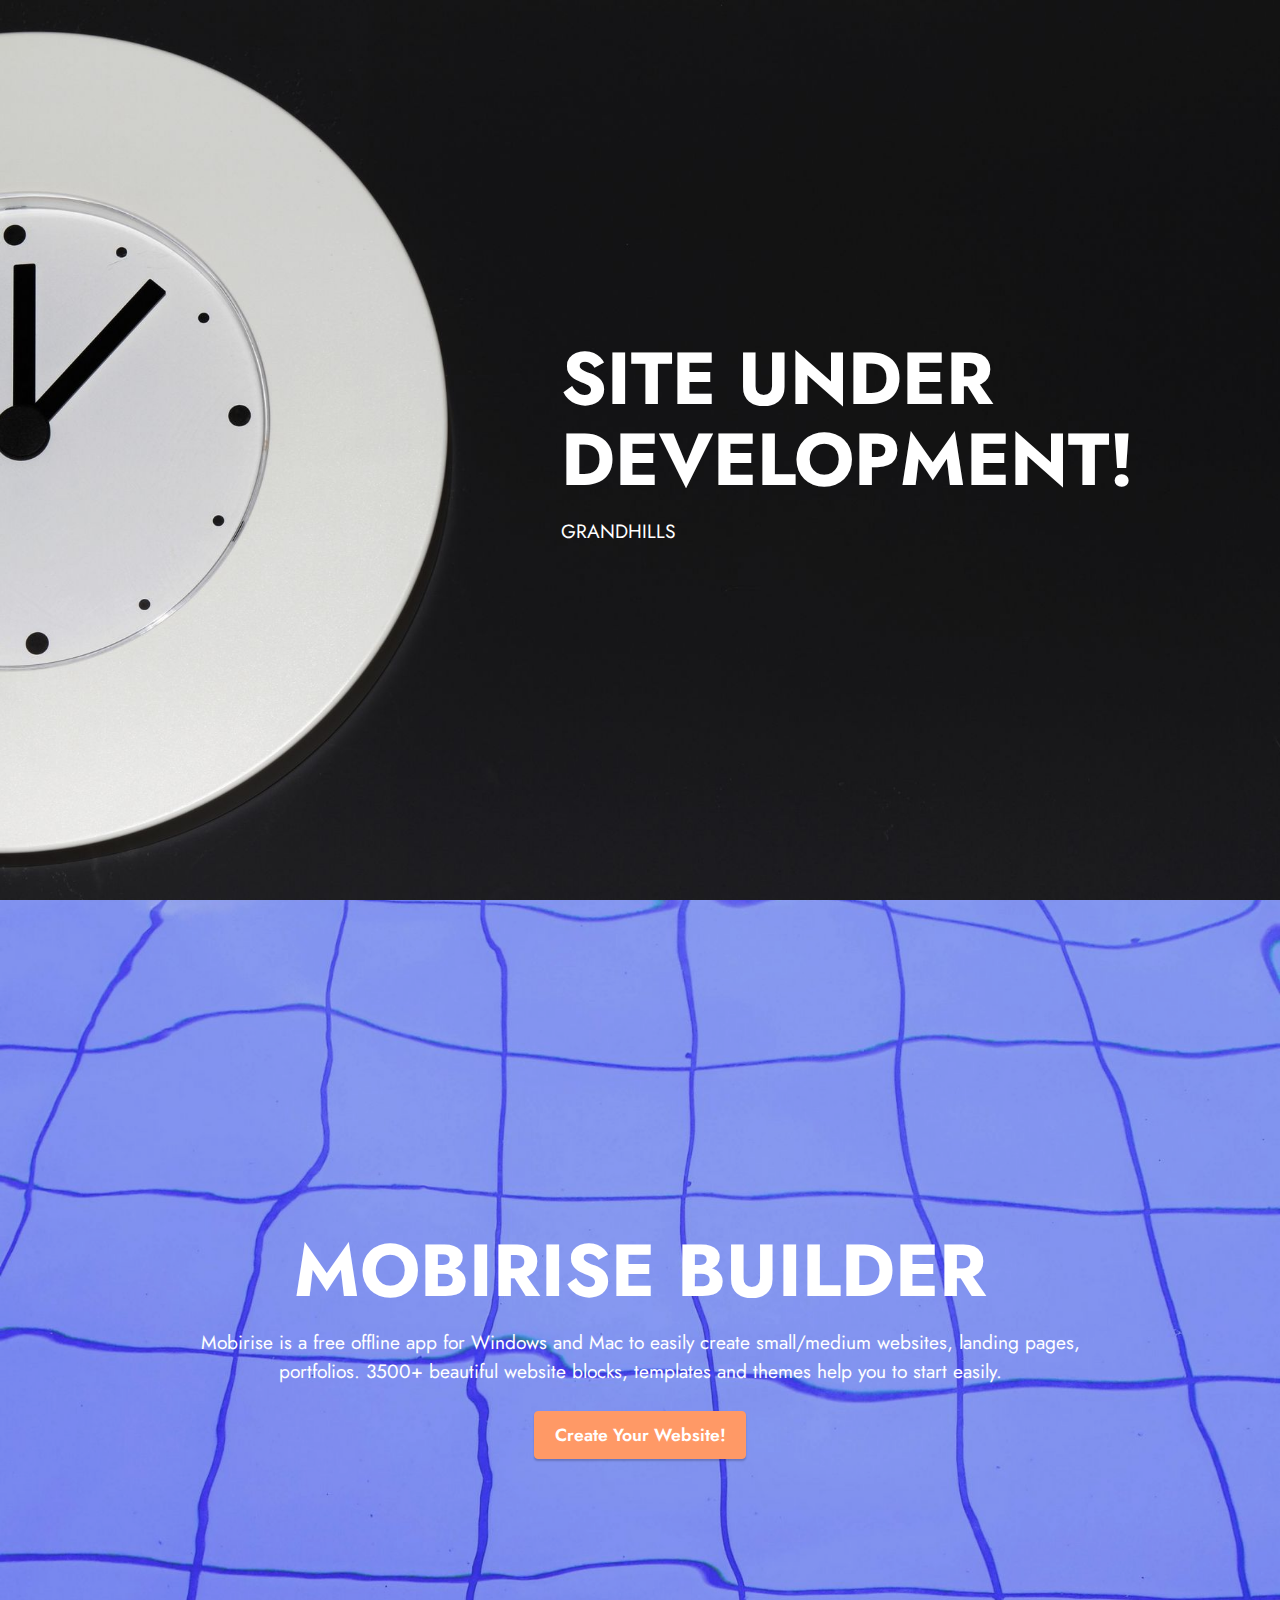
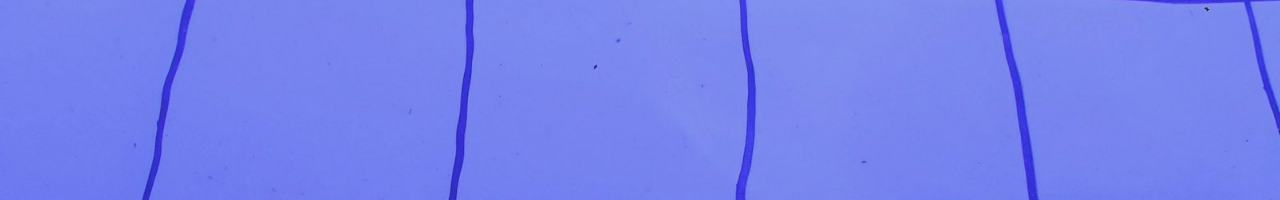
==== index.html @ cb1e6940 "Add files via upload" ====
<!DOCTYPE html>
<html  >
<head>
  
  <meta charset="UTF-8">
  <meta http-equiv="X-UA-Compatible" content="IE=edge">
  
  <meta name="twitter:card" content="summary_large_image"/>
  <meta name="twitter:image:src" content="">
  <meta property="og:image" content="">
  <meta name="twitter:title" content="Grandhills">
  <meta name="viewport" content="width=device-width, initial-scale=1, minimum-scale=1">
  <link rel="shortcut icon" href="assets/images/logo5.png" type="image/x-icon">
  <meta name="description" content="">
  
  
  <title>Grandhills</title>
  <link rel="stylesheet" href="assets/bootstrap/css/bootstrap.min.css">
  <link rel="stylesheet" href="assets/bootstrap/css/bootstrap-grid.min.css">
  <link rel="stylesheet" href="assets/bootstrap/css/bootstrap-reboot.min.css">
  <link rel="stylesheet" href="assets/popup-overlay-plugin/style.css">
  <link rel="stylesheet" href="assets/theme/css/style.css">
  <link rel="preload" href="https://fonts.googleapis.com/css2?family=Jost:ital,wght@0,400;0,700;1,400;1,700&display=swap&display=swap" as="style" onload="this.onload=null;this.rel='stylesheet'">
  <noscript><link rel="stylesheet" href="https://fonts.googleapis.com/css2?family=Jost:ital,wght@0,400;0,700;1,400;1,700&display=swap&display=swap"></noscript>
  <link rel="preload" as="style" href="assets/mobirise/css/mbr-additional.css"><link rel="stylesheet" href="assets/mobirise/css/mbr-additional.css" type="text/css">
  
  
  
  
</head>
<body>
  
  <section data-bs-version="5.1" class="header5 cid-tCUOF5HM44 mbr-fullscreen" id="header5-2">

    

    
    

    <div class="container">
        <div class="row justify-content-end">
            <div class="col-12 col-lg-7">
                <h1 class="mbr-section-title mbr-fonts-style mbr-white mb-3 display-1"><strong>SITE UNDER DEVELOPMENT!</strong></h1>
                
                <p class="mbr-text mbr-fonts-style mbr-white display-7">
                    GRANDHILLS</p>
                
            </div>
        </div>
    </div>
</section>

<section data-bs-version="5.1" class="header6 cid-tCUOEBLf8I mbr-fullscreen" id="header6-1">

    

    
    <div class="mbr-overlay" style="opacity: 0.2; background-color: rgb(68, 121, 217);"></div>

    <div class="align-center container">
        <div class="row justify-content-center">
            <div class="col-12 col-lg-10">
                <h1 class="mbr-section-title mbr-fonts-style mbr-white mb-3 display-1"><strong>MOBIRISE BUILDER</strong></h1>
                
                <p class="mbr-text mbr-white mbr-fonts-style display-7">
                    Mobirise is a free offline app for Windows and Mac to easily create small/medium websites, landing
                    pages, portfolios. 3500+ beautiful website blocks, templates and themes help you to start easily.
                </p>
                <div class="mbr-section-btn mt-3"><a class="btn btn-danger display-4" href="#">Create Your Website!</a></div>
            </div>
        </div>
    </div>
</section>


<script src="assets/bootstrap/js/bootstrap.bundle.min.js"></script>
  <script src="assets/smoothscroll/smooth-scroll.js"></script>
  <script src="assets/ytplayer/index.js"></script>
  <script src="assets/theme/js/script.js"></script>
  
  
  
</body>
</html>
---- assets/popup-overlay-plugin/style.css ----
html.is-builder .modal-backdrop.show {
    display: none !important;
}
---- assets/theme/css/style.css ----
@charset "UTF-8";
section {
  background-color: #ffffff;
}

body {
  font-style: normal;
  line-height: 1.5;
  font-weight: 400;
  color: #232323;
  position: relative;
}

button {
  background-color: transparent;
  border-color: transparent;
}

section,
.container,
.container-fluid {
  position: relative;
  word-wrap: break-word;
}

a.mbr-iconfont:hover {
  text-decoration: none;
}

.article .lead p,
.article .lead ul,
.article .lead ol,
.article .lead pre,
.article .lead blockquote {
  margin-bottom: 0;
}

a {
  font-style: normal;
  font-weight: 400;
  cursor: pointer;
}
a, a:hover {
  text-decoration: none;
}

.mbr-section-title {
  font-style: normal;
  line-height: 1.3;
}

.mbr-section-subtitle {
  line-height: 1.3;
}

.mbr-text {
  font-style: normal;
  line-height: 1.7;
}

h1,
h2,
h3,
h4,
h5,
h6,
.display-1,
.display-2,
.display-4,
.display-5,
.display-7,
span,
p,
a {
  line-height: 1;
  word-break: break-word;
  word-wrap: break-word;
  font-weight: 400;
}

b,
strong {
  font-weight: bold;
}

input:-webkit-autofill, input:-webkit-autofill:hover, input:-webkit-autofill:focus, input:-webkit-autofill:active {
  transition-delay: 9999s;
  -webkit-transition-property: background-color, color;
  transition-property: background-color, color;
}

textarea[type=hidden] {
  display: none;
}

section {
  background-position: 50% 50%;
  background-repeat: no-repeat;
  background-size: cover;
}
section .mbr-background-video,
section .mbr-background-video-preview {
  position: absolute;
  bottom: 0;
  left: 0;
  right: 0;
  top: 0;
}

.hidden {
  visibility: hidden;
}

.mbr-z-index20 {
  z-index: 20;
}

/*! Base colors */
.mbr-white {
  color: #ffffff;
}

.mbr-black {
  color: #111111;
}

.mbr-bg-white {
  background-color: #ffffff;
}

.mbr-bg-black {
  background-color: #000000;
}

/*! Text-aligns */
.align-left {
  text-align: left;
}

.align-center {
  text-align: center;
}

.align-right {
  text-align: right;
}

/*! Font-weight  */
.mbr-light {
  font-weight: 300;
}

.mbr-regular {
  font-weight: 400;
}

.mbr-semibold {
  font-weight: 500;
}

.mbr-bold {
  font-weight: 700;
}

/*! Media  */
.media-content {
  flex-basis: 100%;
}

.media-container-row {
  display: flex;
  flex-direction: row;
  flex-wrap: wrap;
  justify-content: center;
  align-content: center;
  align-items: start;
}
.media-container-row .media-size-item {
  width: 400px;
}

.media-container-column {
  display: flex;
  flex-direction: column;
  flex-wrap: wrap;
  justify-content: center;
  align-content: center;
  align-items: stretch;
}
.media-container-column > * {
  width: 100%;
}

@media (min-width: 992px) {
  .media-container-row {
    flex-wrap: nowrap;
  }
}
figure {
  margin-bottom: 0;
  overflow: hidden;
}

figure[mbr-media-size] {
  transition: width 0.1s;
}

img,
iframe {
  display: block;
  width: 100%;
}

.card {
  background-color: transparent;
  border: none;
}

.card-box {
  width: 100%;
}

.card-img {
  text-align: center;
  flex-shrink: 0;
  -webkit-flex-shrink: 0;
}

.media {
  max-width: 100%;
  margin: 0 auto;
}

.mbr-figure {
  align-self: center;
}

.media-container > div {
  max-width: 100%;
}

.mbr-figure img,
.card-img img {
  width: 100%;
}

@media (max-width: 991px) {
  .media-size-item {
    width: auto !important;
  }

  .media {
    width: auto;
  }

  .mbr-figure {
    width: 100% !important;
  }
}
/*! Buttons */
.mbr-section-btn {
  margin-left: -0.6rem;
  margin-right: -0.6rem;
  font-size: 0;
}

.btn {
  font-weight: 600;
  border-width: 1px;
  font-style: normal;
  margin: 0.6rem 0.6rem;
  white-space: normal;
  transition: all 0.2s ease-in-out;
  display: inline-flex;
  align-items: center;
  justify-content: center;
  word-break: break-word;
}

.btn-sm {
  font-weight: 600;
  letter-spacing: 0px;
  transition: all 0.3s ease-in-out;
}

.btn-md {
  font-weight: 600;
  letter-spacing: 0px;
  transition: all 0.3s ease-in-out;
}

.btn-lg {
  font-weight: 600;
  letter-spacing: 0px;
  transition: all 0.3s ease-in-out;
}

.btn-form {
  margin: 0;
}
.btn-form:hover {
  cursor: pointer;
}

nav .mbr-section-btn {
  margin-left: 0rem;
  margin-right: 0rem;
}

/*! Btn icon margin */
.btn .mbr-iconfont,
.btn.btn-sm .mbr-iconfont {
  order: 1;
  cursor: pointer;
  margin-left: 0.5rem;
  vertical-align: sub;
}

.btn.btn-md .mbr-iconfont,
.btn.btn-md .mbr-iconfont {
  margin-left: 0.8rem;
}

.mbr-regular {
  font-weight: 400;
}

.mbr-semibold {
  font-weight: 500;
}

.mbr-bold {
  font-weight: 700;
}

[type=submit] {
  -webkit-appearance: none;
}

/*! Full-screen */
.mbr-fullscreen .mbr-overlay {
  min-height: 100vh;
}

.mbr-fullscreen {
  display: flex;
  display: -moz-flex;
  display: -ms-flex;
  display: -o-flex;
  align-items: center;
  min-height: 100vh;
  padding-top: 3rem;
  padding-bottom: 3rem;
}

/*! Map */
.map {
  height: 25rem;
  position: relative;
}
.map iframe {
  width: 100%;
  height: 100%;
}

/*! Scroll to top arrow */
.mbr-arrow-up {
  bottom: 25px;
  right: 90px;
  position: fixed;
  text-align: right;
  z-index: 5000;
  color: #ffffff;
  font-size: 22px;
}

.mbr-arrow-up a {
  background: rgba(0, 0, 0, 0.2);
  border-radius: 50%;
  color: #fff;
  display: inline-block;
  height: 60px;
  width: 60px;
  border: 2px solid #fff;
  outline-style: none !important;
  position: relative;
  text-decoration: none;
  transition: all 0.3s ease-in-out;
  cursor: pointer;
  text-align: center;
}
.mbr-arrow-up a:hover {
  background-color: rgba(0, 0, 0, 0.4);
}
.mbr-arrow-up a i {
  line-height: 60px;
}

.mbr-arrow-up-icon {
  display: block;
  color: #fff;
}

.mbr-arrow-up-icon::before {
  content: "›";
  display: inline-block;
  font-family: serif;
  font-size: 22px;
  line-height: 1;
  font-style: normal;
  position: relative;
  top: 6px;
  left: -4px;
  transform: rotate(-90deg);
}

/*! Arrow Down */
.mbr-arrow {
  position: absolute;
  bottom: 45px;
  left: 50%;
  width: 60px;
  height: 60px;
  cursor: pointer;
  background-color: rgba(80, 80, 80, 0.5);
  border-radius: 50%;
  transform: translateX(-50%);
}
@media (max-width: 767px) {
  .mbr-arrow {
    display: none;
  }
}
.mbr-arrow > a {
  display: inline-block;
  text-decoration: none;
  outline-style: none;
  -webkit-animation: arrowdown 1.7s ease-in-out infinite;
          animation: arrowdown 1.7s ease-in-out infinite;
  color: #ffffff;
}
.mbr-arrow > a > i {
  position: absolute;
  top: -2px;
  left: 15px;
  font-size: 2rem;
}

#scrollToTop a i::before {
  content: "";
  position: absolute;
  display: block;
  border-bottom: 2.5px solid #fff;
  border-left: 2.5px solid #fff;
  width: 27.8%;
  height: 27.8%;
  left: 50%;
  top: 51%;
  transform: translateY(-30%) translateX(-50%) rotate(135deg);
}

@keyframes arrowdown {
  0% {
    transform: translateY(0px);
  }
  50% {
    transform: translateY(-5px);
  }
  100% {
    transform: translateY(0px);
  }
}
@-webkit-keyframes arrowdown {
  0% {
    transform: translateY(0px);
  }
  50% {
    transform: translateY(-5px);
  }
  100% {
    transform: translateY(0px);
  }
}
@media (max-width: 500px) {
  .mbr-arrow-up {
    left: 0;
    right: 0;
    text-align: center;
  }
}
/*Gradients animation*/
@keyframes gradient-animation {
  from {
    background-position: 0% 100%;
    -webkit-animation-timing-function: ease-in-out;
            animation-timing-function: ease-in-out;
  }
  to {
    background-position: 100% 0%;
    -webkit-animation-timing-function: ease-in-out;
            animation-timing-function: ease-in-out;
  }
}
@-webkit-keyframes gradient-animation {
  from {
    background-position: 0% 100%;
    -webkit-animation-timing-function: ease-in-out;
            animation-timing-function: ease-in-out;
  }
  to {
    background-position: 100% 0%;
    -webkit-animation-timing-function: ease-in-out;
            animation-timing-function: ease-in-out;
  }
}
.bg-gradient {
  background-size: 200% 200%;
  animation: gradient-animation 5s infinite alternate;
  -webkit-animation: gradient-animation 5s infinite alternate;
}

.menu .navbar-brand {
  display: -webkit-flex;
}
.menu .navbar-brand span {
  display: flex;
  display: -webkit-flex;
}
.menu .navbar-brand .navbar-caption-wrap {
  display: -webkit-flex;
}
.menu .navbar-brand .navbar-logo img {
  display: -webkit-flex;
  width: auto;
}
@media (min-width: 768px) and (max-width: 991px) {
  .menu .navbar-toggleable-sm .navbar-nav {
    display: -ms-flexbox;
  }
}
@media (max-width: 991px) {
  .menu .navbar-collapse {
    max-height: 93.5vh;
  }
  .menu .navbar-collapse.show {
    overflow: auto;
  }
}
@media (min-width: 992px) {
  .menu .navbar-nav.nav-dropdown {
    display: -webkit-flex;
  }
  .menu .navbar-toggleable-sm .navbar-collapse {
    display: -webkit-flex !important;
  }
  .menu .collapsed .navbar-collapse {
    max-height: 93.5vh;
  }
  .menu .collapsed .navbar-collapse.show {
    overflow: auto;
  }
}
@media (max-width: 767px) {
  .menu .navbar-collapse {
    max-height: 80vh;
  }
}

.nav-link .mbr-iconfont {
  margin-right: 0.5rem;
}

.navbar {
  display: -webkit-flex;
  -webkit-flex-wrap: wrap;
  -webkit-align-items: center;
  -webkit-justify-content: space-between;
}

.navbar-collapse {
  -webkit-flex-basis: 100%;
  -webkit-flex-grow: 1;
  -webkit-align-items: center;
}

.nav-dropdown .link {
  padding: 0.667em 1.667em !important;
  margin: 0 !important;
}

.nav {
  display: -webkit-flex;
  -webkit-flex-wrap: wrap;
}

.row {
  display: -webkit-flex;
  -webkit-flex-wrap: wrap;
}

.justify-content-center {
  -webkit-justify-content: center;
}

.form-inline {
  display: -webkit-flex;
}

.card-wrapper {
  -webkit-flex: 1;
}

.carousel-control {
  z-index: 10;
  display: -webkit-flex;
}

.carousel-controls {
  display: -webkit-flex;
}

.media {
  display: -webkit-flex;
}

.form-group:focus {
  outline: none;
}

.jq-selectbox__select {
  padding: 7px 0;
  position: relative;
}

.jq-selectbox__dropdown {
  overflow: hidden;
  border-radius: 10px;
  position: absolute;
  top: 100%;
  left: 0 !important;
  width: 100% !important;
}

.jq-selectbox__trigger-arrow {
  right: 0;
  transform: translateY(-50%);
}

.jq-selectbox li {
  padding: 1.07em 0.5em;
}

input[type=range] {
  padding-left: 0 !important;
  padding-right: 0 !important;
}

.modal-dialog,
.modal-content {
  height: 100%;
}

.modal-dialog .carousel-inner {
  height: calc(100vh - 1.75rem);
}
@media (max-width: 575px) {
  .modal-dialog .carousel-inner {
    height: calc(100vh - 1rem);
  }
}

.carousel-item {
  text-align: center;
}

.carousel-item img {
  margin: auto;
}

.navbar-toggler {
  align-self: flex-start;
  padding: 0.25rem 0.75rem;
  font-size: 1.25rem;
  line-height: 1;
  background: transparent;
  border: 1px solid transparent;
  border-radius: 0.25rem;
}

.navbar-toggler:focus,
.navbar-toggler:hover {
  text-decoration: none;
  box-shadow: none;
}

.navbar-toggler-icon {
  display: inline-block;
  width: 1.5em;
  height: 1.5em;
  vertical-align: middle;
  content: "";
  background: no-repeat center center;
  background-size: 100% 100%;
}

.navbar-toggler-left {
  position: absolute;
  left: 1rem;
}

.navbar-toggler-right {
  position: absolute;
  right: 1rem;
}

.card-img {
  width: auto;
}

.menu .navbar.collapsed:not(.beta-menu) {
  flex-direction: column;
}

.carousel-item.active,
.carousel-item-next,
.carousel-item-prev {
  display: flex;
}

.note-air-layout .dropup .dropdown-menu,
.note-air-layout .navbar-fixed-bottom .dropdown .dropdown-menu {
  bottom: initial !important;
}

html,
body {
  height: auto;
  min-height: 100vh;
}

.dropup .dropdown-toggle::after {
  display: none;
}

.form-asterisk {
  font-family: initial;
  position: absolute;
  top: -2px;
  font-weight: normal;
}

.form-control-label {
  position: relative;
  cursor: pointer;
  margin-bottom: 0.357em;
  padding: 0;
}

.alert {
  color: #ffffff;
  border-radius: 0;
  border: 0;
  font-size: 1.1rem;
  line-height: 1.5;
  margin-bottom: 1.875rem;
  padding: 1.25rem;
  position: relative;
  text-align: center;
}
.alert.alert-form::after {
  background-color: inherit;
  bottom: -7px;
  content: "";
  display: block;
  height: 14px;
  left: 50%;
  margin-left: -7px;
  position: absolute;
  transform: rotate(45deg);
  width: 14px;
}

.form-control {
  background-color: #ffffff;
  background-clip: border-box;
  color: #232323;
  line-height: 1rem !important;
  height: auto;
  padding: 0.6rem 1.2rem;
  transition: border-color 0.25s ease 0s;
  border: 1px solid transparent !important;
  border-radius: 4px;
  box-shadow: rgba(0, 0, 0, 0.07) 0px 1px 1px 0px, rgba(0, 0, 0, 0.07) 0px 1px 3px 0px, rgba(0, 0, 0, 0.03) 0px 0px 0px 1px;
}
.form-active .form-control:invalid {
  border-color: red;
}

form .row {
  margin-left: -0.6rem;
  margin-right: -0.6rem;
}
form .row [class*=col] {
  padding-left: 0.6rem;
  padding-right: 0.6rem;
}

form .mbr-section-btn {
  margin: 0;
  padding-left: 0.6rem;
  padding-right: 0.6rem;
}

form .btn {
  display: flex;
  padding: 0.6rem 1.2rem;
  margin: 0;
}

form .form-check-input {
  margin-top: 0.5;
}

textarea.form-control {
  line-height: 1.5rem !important;
}

.form-group {
  margin-bottom: 1.2rem;
}

.form-control,
form .btn {
  min-height: 48px;
}

.gdpr-block label span.textGDPR input[name=gdpr] {
  top: 7px;
}

.form-control:focus {
  box-shadow: none;
}

:focus {
  outline: none;
}

.mbr-overlay {
  background-color: #000;
  bottom: 0;
  left: 0;
  opacity: 0.5;
  position: absolute;
  right: 0;
  top: 0;
  z-index: 0;
  pointer-events: none;
}

blockquote {
  font-style: italic;
  padding: 3rem;
  font-size: 1.09rem;
  position: relative;
  border-left: 3px solid;
}

ul,
ol,
pre,
blockquote {
  margin-bottom: 2.3125rem;
}

.mt-4 {
  margin-top: 2rem !important;
}

.mb-4 {
  margin-bottom: 2rem !important;
}

@media (min-width: 992px) {
  .container {
    padding-left: 16px;
    padding-right: 16px;
  }

  .row {
    margin-left: -16px;
    margin-right: -16px;
  }
  .row > [class*=col] {
    padding-left: 16px;
    padding-right: 16px;
  }
}
@media (min-width: 768px) {
  .container-fluid {
    padding-left: 32px;
    padding-right: 32px;
  }
}
@media (min-width: 768px) and (max-width: 991px) {
  .mbr-container {
    padding-left: 32px;
    padding-right: 32px;
  }
}
@media (max-width: 767px) {
  .mbr-container {
    padding-left: 16px;
    padding-right: 16px;
  }
}
.card-wrapper,
.item-wrapper {
  overflow: hidden;
}

.app-video-wrapper > img {
  opacity: 1;
}

.item {
  position: relative;
}

.dropdown-menu .dropdown-menu {
  left: 100%;
}

.dropdown-item + .dropdown-menu {
  display: none;
}

.dropdown-item:hover + .dropdown-menu,
.dropdown-menu:hover {
  display: block;
}

@media (min-aspect-ratio: 16/9) {
  .mbr-video-foreground {
    height: 300% !important;
    top: -100% !important;
  }
}
@media (max-aspect-ratio: 16/9) {
  .mbr-video-foreground {
    width: 300% !important;
    left: -100% !important;
  }
}
---- assets/mobirise/css/mbr-additional.css ----
body {
  font-family: Jost;
}
.display-1 {
  font-family: 'Jost', sans-serif;
  font-size: 4.6rem;
  line-height: 1.1;
}
.display-1 > .mbr-iconfont {
  font-size: 5.75rem;
}
.display-2 {
  font-family: 'Jost', sans-serif;
  font-size: 3rem;
  line-height: 1.1;
}
.display-2 > .mbr-iconfont {
  font-size: 3.75rem;
}
.display-4 {
  font-family: 'Jost', sans-serif;
  font-size: 1.1rem;
  line-height: 1.5;
}
.display-4 > .mbr-iconfont {
  font-size: 1.375rem;
}
.display-5 {
  font-family: 'Jost', sans-serif;
  font-size: 2rem;
  line-height: 1.5;
}
.display-5 > .mbr-iconfont {
  font-size: 2.5rem;
}
.display-7 {
  font-family: 'Jost', sans-serif;
  font-size: 1.2rem;
  line-height: 1.5;
}
.display-7 > .mbr-iconfont {
  font-size: 1.5rem;
}
/* ---- Fluid typography for mobile devices ---- */
/* 1.4 - font scale ratio ( bootstrap == 1.42857 ) */
/* 100vw - current viewport width */
/* (48 - 20)  48 == 48rem == 768px, 20 == 20rem == 320px(minimal supported viewport) */
/* 0.65 - min scale variable, may vary */
@media (max-width: 992px) {
  .display-1 {
    font-size: 3.68rem;
  }
}
@media (max-width: 768px) {
  .display-1 {
    font-size: 3.22rem;
    font-size: calc( 2.26rem + (4.6 - 2.26) * ((100vw - 20rem) / (48 - 20)));
    line-height: calc( 1.1 * (2.26rem + (4.6 - 2.26) * ((100vw - 20rem) / (48 - 20))));
  }
  .display-2 {
    font-size: 2.4rem;
    font-size: calc( 1.7rem + (3 - 1.7) * ((100vw - 20rem) / (48 - 20)));
    line-height: calc( 1.3 * (1.7rem + (3 - 1.7) * ((100vw - 20rem) / (48 - 20))));
  }
  .display-4 {
    font-size: 0.88rem;
    font-size: calc( 1.0350000000000001rem + (1.1 - 1.0350000000000001) * ((100vw - 20rem) / (48 - 20)));
    line-height: calc( 1.4 * (1.0350000000000001rem + (1.1 - 1.0350000000000001) * ((100vw - 20rem) / (48 - 20))));
  }
  .display-5 {
    font-size: 1.6rem;
    font-size: calc( 1.35rem + (2 - 1.35) * ((100vw - 20rem) / (48 - 20)));
    line-height: calc( 1.4 * (1.35rem + (2 - 1.35) * ((100vw - 20rem) / (48 - 20))));
  }
  .display-7 {
    font-size: 0.96rem;
    font-size: calc( 1.07rem + (1.2 - 1.07) * ((100vw - 20rem) / (48 - 20)));
    line-height: calc( 1.4 * (1.07rem + (1.2 - 1.07) * ((100vw - 20rem) / (48 - 20))));
  }
}
/* Buttons */
.btn {
  padding: 0.6rem 1.2rem;
  border-radius: 4px;
}
.btn-sm {
  padding: 0.6rem 1.2rem;
  border-radius: 4px;
}
.btn-md {
  padding: 0.6rem 1.2rem;
  border-radius: 4px;
}
.btn-lg {
  padding: 1rem 2.6rem;
  border-radius: 4px;
}
.bg-primary {
  background-color: #6592e6 !important;
}
.bg-success {
  background-color: #40b0bf !important;
}
.bg-info {
  background-color: #47b5ed !important;
}
.bg-warning {
  background-color: #ffe161 !important;
}
.bg-danger {
  background-color: #ff9966 !important;
}
.btn-primary,
.btn-primary:active {
  background-color: #6592e6 !important;
  border-color: #6592e6 !important;
  color: #ffffff !important;
  box-shadow: 0 2px 2px 0 rgba(0, 0, 0, 0.2);
}
.btn-primary:hover,
.btn-primary:focus,
.btn-primary.focus,
.btn-primary.active {
  color: #ffffff !important;
  background-color: #2260d2 !important;
  border-color: #2260d2 !important;
  box-shadow: 0 2px 5px 0 rgba(0, 0, 0, 0.2);
}
.btn-primary.disabled,
.btn-primary:disabled {
  color: #ffffff !important;
  background-color: #2260d2 !important;
  border-color: #2260d2 !important;
}
.btn-secondary,
.btn-secondary:active {
  background-color: #ff6666 !important;
  border-color: #ff6666 !important;
  color: #ffffff !important;
  box-shadow: 0 2px 2px 0 rgba(0, 0, 0, 0.2);
}
.btn-secondary:hover,
.btn-secondary:focus,
.btn-secondary.focus,
.btn-secondary.active {
  color: #ffffff !important;
  background-color: #ff0f0f !important;
  border-color: #ff0f0f !important;
  box-shadow: 0 2px 5px 0 rgba(0, 0, 0, 0.2);
}
.btn-secondary.disabled,
.btn-secondary:disabled {
  color: #ffffff !important;
  background-color: #ff0f0f !important;
  border-color: #ff0f0f !important;
}
.btn-info,
.btn-info:active {
  background-color: #47b5ed !important;
  border-color: #47b5ed !important;
  color: #ffffff !important;
  box-shadow: 0 2px 2px 0 rgba(0, 0, 0, 0.2);
}
.btn-info:hover,
.btn-info:focus,
.btn-info.focus,
.btn-info.active {
  color: #ffffff !important;
  background-color: #148cca !important;
  border-color: #148cca !important;
  box-shadow: 0 2px 5px 0 rgba(0, 0, 0, 0.2);
}
.btn-info.disabled,
.btn-info:disabled {
  color: #ffffff !important;
  background-color: #148cca !important;
  border-color: #148cca !important;
}
.btn-success,
.btn-success:active {
  background-color: #40b0bf !important;
  border-color: #40b0bf !important;
  color: #ffffff !important;
  box-shadow: 0 2px 2px 0 rgba(0, 0, 0, 0.2);
}
.btn-success:hover,
.btn-success:focus,
.btn-success.focus,
.btn-success.active {
  color: #ffffff !important;
  background-color: #2a747e !important;
  border-color: #2a747e !important;
  box-shadow: 0 2px 5px 0 rgba(0, 0, 0, 0.2);
}
.btn-success.disabled,
.btn-success:disabled {
  color: #ffffff !important;
  background-color: #2a747e !important;
  border-color: #2a747e !important;
}
.btn-warning,
.btn-warning:active {
  background-color: #ffe161 !important;
  border-color: #ffe161 !important;
  color: #614f00 !important;
  box-shadow: 0 2px 2px 0 rgba(0, 0, 0, 0.2);
}
.btn-warning:hover,
.btn-warning:focus,
.btn-warning.focus,
.btn-warning.active {
  color: #0a0800 !important;
  background-color: #ffd10a !important;
  border-color: #ffd10a !important;
  box-shadow: 0 2px 5px 0 rgba(0, 0, 0, 0.2);
}
.btn-warning.disabled,
.btn-warning:disabled {
  color: #614f00 !important;
  background-color: #ffd10a !important;
  border-color: #ffd10a !important;
}
.btn-danger,
.btn-danger:active {
  background-color: #ff9966 !important;
  border-color: #ff9966 !important;
  color: #ffffff !important;
  box-shadow: 0 2px 2px 0 rgba(0, 0, 0, 0.2);
}
.btn-danger:hover,
.btn-danger:focus,
.btn-danger.focus,
.btn-danger.active {
  color: #ffffff !important;
  background-color: #ff5f0f !important;
  border-color: #ff5f0f !important;
  box-shadow: 0 2px 5px 0 rgba(0, 0, 0, 0.2);
}
.btn-danger.disabled,
.btn-danger:disabled {
  color: #ffffff !important;
  background-color: #ff5f0f !important;
  border-color: #ff5f0f !important;
}
.btn-white,
.btn-white:active {
  background-color: #fafafa !important;
  border-color: #fafafa !important;
  color: #7a7a7a !important;
  box-shadow: 0 2px 2px 0 rgba(0, 0, 0, 0.2);
}
.btn-white:hover,
.btn-white:focus,
.btn-white.focus,
.btn-white.active {
  color: #4f4f4f !important;
  background-color: #cfcfcf !important;
  border-color: #cfcfcf !important;
  box-shadow: 0 2px 5px 0 rgba(0, 0, 0, 0.2);
}
.btn-white.disabled,
.btn-white:disabled {
  color: #7a7a7a !important;
  background-color: #cfcfcf !important;
  border-color: #cfcfcf !important;
}
.btn-black,
.btn-black:active {
  background-color: #232323 !important;
  border-color: #232323 !important;
  color: #ffffff !important;
  box-shadow: 0 2px 2px 0 rgba(0, 0, 0, 0.2);
}
.btn-black:hover,
.btn-black:focus,
.btn-black.focus,
.btn-black.active {
  color: #ffffff !important;
  background-color: #000000 !important;
  border-color: #000000 !important;
  box-shadow: 0 2px 5px 0 rgba(0, 0, 0, 0.2);
}
.btn-black.disabled,
.btn-black:disabled {
  color: #ffffff !important;
  background-color: #000000 !important;
  border-color: #000000 !important;
}
.btn-primary-outline,
.btn-primary-outline:active {
  background-color: transparent !important;
  border-color: transparent;
  color: #6592e6;
}
.btn-primary-outline:hover,
.btn-primary-outline:focus,
.btn-primary-outline.focus,
.btn-primary-outline.active {
  color: #2260d2 !important;
  background-color: transparent!important;
  border-color: transparent!important;
  box-shadow: none!important;
}
.btn-primary-outline.disabled,
.btn-primary-outline:disabled {
  color: #ffffff !important;
  background-color: #6592e6 !important;
  border-color: #6592e6 !important;
}
.btn-secondary-outline,
.btn-secondary-outline:active {
  background-color: transparent !important;
  border-color: transparent;
  color: #ff6666;
}
.btn-secondary-outline:hover,
.btn-secondary-outline:focus,
.btn-secondary-outline.focus,
.btn-secondary-outline.active {
  color: #ff0f0f !important;
  background-color: transparent!important;
  border-color: transparent!important;
  box-shadow: none!important;
}
.btn-secondary-outline.disabled,
.btn-secondary-outline:disabled {
  color: #ffffff !important;
  background-color: #ff6666 !important;
  border-color: #ff6666 !important;
}
.btn-info-outline,
.btn-info-outline:active {
  background-color: transparent !important;
  border-color: transparent;
  color: #47b5ed;
}
.btn-info-outline:hover,
.btn-info-outline:focus,
.btn-info-outline.focus,
.btn-info-outline.active {
  color: #148cca !important;
  background-color: transparent!important;
  border-color: transparent!important;
  box-shadow: none!important;
}
.btn-info-outline.disabled,
.btn-info-outline:disabled {
  color: #ffffff !important;
  background-color: #47b5ed !important;
  border-color: #47b5ed !important;
}
.btn-success-outline,
.btn-success-outline:active {
  background-color: transparent !important;
  border-color: transparent;
  color: #40b0bf;
}
.btn-success-outline:hover,
.btn-success-outline:focus,
.btn-success-outline.focus,
.btn-success-outline.active {
  color: #2a747e !important;
  background-color: transparent!important;
  border-color: transparent!important;
  box-shadow: none!important;
}
.btn-success-outline.disabled,
.btn-success-outline:disabled {
  color: #ffffff !important;
  background-color: #40b0bf !important;
  border-color: #40b0bf !important;
}
.btn-warning-outline,
.btn-warning-outline:active {
  background-color: transparent !important;
  border-color: transparent;
  color: #ffe161;
}
.btn-warning-outline:hover,
.btn-warning-outline:focus,
.btn-warning-outline.focus,
.btn-warning-outline.active {
  color: #ffd10a !important;
  background-color: transparent!important;
  border-color: transparent!important;
  box-shadow: none!important;
}
.btn-warning-outline.disabled,
.btn-warning-outline:disabled {
  color: #614f00 !important;
  background-color: #ffe161 !important;
  border-color: #ffe161 !important;
}
.btn-danger-outline,
.btn-danger-outline:active {
  background-color: transparent !important;
  border-color: transparent;
  color: #ff9966;
}
.btn-danger-outline:hover,
.btn-danger-outline:focus,
.btn-danger-outline.focus,
.btn-danger-outline.active {
  color: #ff5f0f !important;
  background-color: transparent!important;
  border-color: transparent!important;
  box-shadow: none!important;
}
.btn-danger-outline.disabled,
.btn-danger-outline:disabled {
  color: #ffffff !important;
  background-color: #ff9966 !important;
  border-color: #ff9966 !important;
}
.btn-black-outline,
.btn-black-outline:active {
  background-color: transparent !important;
  border-color: transparent;
  color: #232323;
}
.btn-black-outline:hover,
.btn-black-outline:focus,
.btn-black-outline.focus,
.btn-black-outline.active {
  color: #000000 !important;
  background-color: transparent!important;
  border-color: transparent!important;
  box-shadow: none!important;
}
.btn-black-outline.disabled,
.btn-black-outline:disabled {
  color: #ffffff !important;
  background-color: #232323 !important;
  border-color: #232323 !important;
}
.btn-white-outline,
.btn-white-outline:active {
  background-color: transparent !important;
  border-color: transparent;
  color: #fafafa;
}
.btn-white-outline:hover,
.btn-white-outline:focus,
.btn-white-outline.focus,
.btn-white-outline.active {
  color: #cfcfcf !important;
  background-color: transparent!important;
  border-color: transparent!important;
  box-shadow: none!important;
}
.btn-white-outline.disabled,
.btn-white-outline:disabled {
  color: #7a7a7a !important;
  background-color: #fafafa !important;
  border-color: #fafafa !important;
}
.text-primary {
  color: #6592e6 !important;
}
.text-secondary {
  color: #ff6666 !important;
}
.text-success {
  color: #40b0bf !important;
}
.text-info {
  color: #47b5ed !important;
}
.text-warning {
  color: #ffe161 !important;
}
.text-danger {
  color: #ff9966 !important;
}
.text-white {
  color: #fafafa !important;
}
.text-black {
  color: #232323 !important;
}
a.text-primary:hover,
a.text-primary:focus,
a.text-primary.active {
  color: #205ac5 !important;
}
a.text-secondary:hover,
a.text-secondary:focus,
a.text-secondary.active {
  color: #ff0000 !important;
}
a.text-success:hover,
a.text-success:focus,
a.text-success.active {
  color: #266a73 !important;
}
a.text-info:hover,
a.text-info:focus,
a.text-info.active {
  color: #1283bc !important;
}
a.text-warning:hover,
a.text-warning:focus,
a.text-warning.active {
  color: #facb00 !important;
}
a.text-danger:hover,
a.text-danger:focus,
a.text-danger.active {
  color: #ff5500 !important;
}
a.text-white:hover,
a.text-white:focus,
a.text-white.active {
  color: #c7c7c7 !important;
}
a.text-black:hover,
a.text-black:focus,
a.text-black.active {
  color: #000000 !important;
}
a[class*="text-"]:not(.nav-link):not(.dropdown-item):not([role]):not(.navbar-caption) {
  position: relative;
  background-image: transparent;
  background-size: 10000px 2px;
  background-repeat: no-repeat;
  background-position: 0px 1.2em;
  background-position: -10000px 1.2em;
}
a[class*="text-"]:not(.nav-link):not(.dropdown-item):not([role]):not(.navbar-caption):hover {
  transition: background-position 2s ease-in-out;
  background-image: linear-gradient(currentColor 50%, currentColor 50%);
  background-position: 0px 1.2em;
}
.nav-tabs .nav-link.active {
  color: #6592e6;
}
.nav-tabs .nav-link:not(.active) {
  color: #232323;
}
.alert-success {
  background-color: #70c770;
}
.alert-info {
  background-color: #47b5ed;
}
.alert-warning {
  background-color: #ffe161;
}
.alert-danger {
  background-color: #ff9966;
}
.mbr-gallery-filter li.active .btn {
  background-color: #6592e6;
  border-color: #6592e6;
  color: #ffffff;
}
.mbr-gallery-filter li.active .btn:focus {
  box-shadow: none;
}
a,
a:hover {
  color: #6592e6;
}
.mbr-plan-header.bg-primary .mbr-plan-subtitle,
.mbr-plan-header.bg-primary .mbr-plan-price-desc {
  color: #ffffff;
}
.mbr-plan-header.bg-success .mbr-plan-subtitle,
.mbr-plan-header.bg-success .mbr-plan-price-desc {
  color: #a0d8df;
}
.mbr-plan-header.bg-info .mbr-plan-subtitle,
.mbr-plan-header.bg-info .mbr-plan-price-desc {
  color: #ffffff;
}
.mbr-plan-header.bg-warning .mbr-plan-subtitle,
.mbr-plan-header.bg-warning .mbr-plan-price-desc {
  color: #ffffff;
}
.mbr-plan-header.bg-danger .mbr-plan-subtitle,
.mbr-plan-header.bg-danger .mbr-plan-price-desc {
  color: #ffffff;
}
/* Scroll to top button*/
.scrollToTop_wraper {
  display: none;
}
.form-control {
  font-family: 'Jost', sans-serif;
  font-size: 1.1rem;
  line-height: 1.5;
  font-weight: 400;
}
.form-control > .mbr-iconfont {
  font-size: 1.375rem;
}
.form-control:hover,
.form-control:focus {
  box-shadow: rgba(0, 0, 0, 0.07) 0px 1px 1px 0px, rgba(0, 0, 0, 0.07) 0px 1px 3px 0px, rgba(0, 0, 0, 0.03) 0px 0px 0px 1px;
  border-color: #6592e6 !important;
}
.form-control:-webkit-input-placeholder {
  font-family: 'Jost', sans-serif;
  font-size: 1.1rem;
  line-height: 1.5;
  font-weight: 400;
}
.form-control:-webkit-input-placeholder > .mbr-iconfont {
  font-size: 1.375rem;
}
blockquote {
  border-color: #6592e6;
}
/* Forms */
.jq-selectbox li:hover,
.jq-selectbox li.selected {
  background-color: #6592e6;
  color: #ffffff;
}
.jq-number__spin {
  transition: 0.25s ease;
}
.jq-number__spin:hover {
  border-color: #6592e6;
}
.jq-selectbox .jq-selectbox__trigger-arrow,
.jq-number__spin.minus:after,
.jq-number__spin.plus:after {
  transition: 0.4s;
  border-top-color: #353535;
  border-bottom-color: #353535;
}
.jq-selectbox:hover .jq-selectbox__trigger-arrow,
.jq-number__spin.minus:hover:after,
.jq-number__spin.plus:hover:after {
  border-top-color: #6592e6;
  border-bottom-color: #6592e6;
}
.xdsoft_datetimepicker .xdsoft_calendar td.xdsoft_default,
.xdsoft_datetimepicker .xdsoft_calendar td.xdsoft_current,
.xdsoft_datetimepicker .xdsoft_timepicker .xdsoft_time_box > div > div.xdsoft_current {
  color: #ffffff !important;
  background-color: #6592e6 !important;
  box-shadow: none !important;
}
.xdsoft_datetimepicker .xdsoft_calendar td:hover,
.xdsoft_datetimepicker .xdsoft_timepicker .xdsoft_time_box > div > div:hover {
  color: #000000 !important;
  background: #ff6666 !important;
  box-shadow: none !important;
}
.lazy-bg {
  background-image: none !important;
}
.lazy-placeholder:not(section),
.lazy-none {
  display: block;
  position: relative;
  padding-bottom: 56.25%;
  width: 100%;
  height: auto;
}
iframe.lazy-placeholder,
.lazy-placeholder:after {
  content: '';
  position: absolute;
  width: 200px;
  height: 200px;
  background: transparent no-repeat center;
  background-size: contain;
  top: 50%;
  left: 50%;
  transform: translateX(-50%) translateY(-50%);
  background-image: url("data:image/svg+xml;charset=UTF-8,%3csvg width='32' height='32' viewBox='0 0 64 64' xmlns='http://www.w3.org/2000/svg' stroke='%236592e6' %3e%3cg fill='none' fill-rule='evenodd'%3e%3cg transform='translate(16 16)' stroke-width='2'%3e%3ccircle stroke-opacity='.5' cx='16' cy='16' r='16'/%3e%3cpath d='M32 16c0-9.94-8.06-16-16-16'%3e%3canimateTransform attributeName='transform' type='rotate' from='0 16 16' to='360 16 16' dur='1s' repeatCount='indefinite'/%3e%3c/path%3e%3c/g%3e%3c/g%3e%3c/svg%3e");
}
section.lazy-placeholder:after {
  opacity: 0.5;
}
body {
  overflow-x: hidden;
}
a {
  transition: color 0.6s;
}
.cid-tCUOF5HM44 {
  background-image: url("../../../assets/images/background9.jpg");
}
.cid-tCUOF5HM44 .mbr-fallback-image.disabled {
  display: none;
}
.cid-tCUOF5HM44 .mbr-fallback-image {
  display: block;
  background-size: cover;
  background-position: center center;
  width: 100%;
  height: 100%;
  position: absolute;
  top: 0;
}
.cid-tCUOEBLf8I {
  background-image: url("../../../assets/images/background6.jpg");
}
.cid-tCUOEBLf8I .mbr-fallback-image.disabled {
  display: none;
}
.cid-tCUOEBLf8I .mbr-fallback-image {
  display: block;
  background-size: cover;
  background-position: center center;
  width: 100%;
  height: 100%;
  position: absolute;
  top: 0;
}
---- assets/mobirise/css/mbr-additional.css ----
body {
  font-family: Jost;
}
.display-1 {
  font-family: 'Jost', sans-serif;
  font-size: 4.6rem;
  line-height: 1.1;
}
.display-1 > .mbr-iconfont {
  font-size: 5.75rem;
}
.display-2 {
  font-family: 'Jost', sans-serif;
  font-size: 3rem;
  line-height: 1.1;
}
.display-2 > .mbr-iconfont {
  font-size: 3.75rem;
}
.display-4 {
  font-family: 'Jost', sans-serif;
  font-size: 1.1rem;
  line-height: 1.5;
}
.display-4 > .mbr-iconfont {
  font-size: 1.375rem;
}
.display-5 {
  font-family: 'Jost', sans-serif;
  font-size: 2rem;
  line-height: 1.5;
}
.display-5 > .mbr-iconfont {
  font-size: 2.5rem;
}
.display-7 {
  font-family: 'Jost', sans-serif;
  font-size: 1.2rem;
  line-height: 1.5;
}
.display-7 > .mbr-iconfont {
  font-size: 1.5rem;
}
/* ---- Fluid typography for mobile devices ---- */
/* 1.4 - font scale ratio ( bootstrap == 1.42857 ) */
/* 100vw - current viewport width */
/* (48 - 20)  48 == 48rem == 768px, 20 == 20rem == 320px(minimal supported viewport) */
/* 0.65 - min scale variable, may vary */
@media (max-width: 992px) {
  .display-1 {
    font-size: 3.68rem;
  }
}
@media (max-width: 768px) {
  .display-1 {
    font-size: 3.22rem;
    font-size: calc( 2.26rem + (4.6 - 2.26) * ((100vw - 20rem) / (48 - 20)));
    line-height: calc( 1.1 * (2.26rem + (4.6 - 2.26) * ((100vw - 20rem) / (48 - 20))));
  }
  .display-2 {
    font-size: 2.4rem;
    font-size: calc( 1.7rem + (3 - 1.7) * ((100vw - 20rem) / (48 - 20)));
    line-height: calc( 1.3 * (1.7rem + (3 - 1.7) * ((100vw - 20rem) / (48 - 20))));
  }
  .display-4 {
    font-size: 0.88rem;
    font-size: calc( 1.0350000000000001rem + (1.1 - 1.0350000000000001) * ((100vw - 20rem) / (48 - 20)));
    line-height: calc( 1.4 * (1.0350000000000001rem + (1.1 - 1.0350000000000001) * ((100vw - 20rem) / (48 - 20))));
  }
  .display-5 {
    font-size: 1.6rem;
    font-size: calc( 1.35rem + (2 - 1.35) * ((100vw - 20rem) / (48 - 20)));
    line-height: calc( 1.4 * (1.35rem + (2 - 1.35) * ((100vw - 20rem) / (48 - 20))));
  }
  .display-7 {
    font-size: 0.96rem;
    font-size: calc( 1.07rem + (1.2 - 1.07) * ((100vw - 20rem) / (48 - 20)));
    line-height: calc( 1.4 * (1.07rem + (1.2 - 1.07) * ((100vw - 20rem) / (48 - 20))));
  }
}
/* Buttons */
.btn {
  padding: 0.6rem 1.2rem;
  border-radius: 4px;
}
.btn-sm {
  padding: 0.6rem 1.2rem;
  border-radius: 4px;
}
.btn-md {
  padding: 0.6rem 1.2rem;
  border-radius: 4px;
}
.btn-lg {
  padding: 1rem 2.6rem;
  border-radius: 4px;
}
.bg-primary {
  background-color: #6592e6 !important;
}
.bg-success {
  background-color: #40b0bf !important;
}
.bg-info {
  background-color: #47b5ed !important;
}
.bg-warning {
  background-color: #ffe161 !important;
}
.bg-danger {
  background-color: #ff9966 !important;
}
.btn-primary,
.btn-primary:active {
  background-color: #6592e6 !important;
  border-color: #6592e6 !important;
  color: #ffffff !important;
  box-shadow: 0 2px 2px 0 rgba(0, 0, 0, 0.2);
}
.btn-primary:hover,
.btn-primary:focus,
.btn-primary.focus,
.btn-primary.active {
  color: #ffffff !important;
  background-color: #2260d2 !important;
  border-color: #2260d2 !important;
  box-shadow: 0 2px 5px 0 rgba(0, 0, 0, 0.2);
}
.btn-primary.disabled,
.btn-primary:disabled {
  color: #ffffff !important;
  background-color: #2260d2 !important;
  border-color: #2260d2 !important;
}
.btn-secondary,
.btn-secondary:active {
  background-color: #ff6666 !important;
  border-color: #ff6666 !important;
  color: #ffffff !important;
  box-shadow: 0 2px 2px 0 rgba(0, 0, 0, 0.2);
}
.btn-secondary:hover,
.btn-secondary:focus,
.btn-secondary.focus,
.btn-secondary.active {
  color: #ffffff !important;
  background-color: #ff0f0f !important;
  border-color: #ff0f0f !important;
  box-shadow: 0 2px 5px 0 rgba(0, 0, 0, 0.2);
}
.btn-secondary.disabled,
.btn-secondary:disabled {
  color: #ffffff !important;
  background-color: #ff0f0f !important;
  border-color: #ff0f0f !important;
}
.btn-info,
.btn-info:active {
  background-color: #47b5ed !important;
  border-color: #47b5ed !important;
  color: #ffffff !important;
  box-shadow: 0 2px 2px 0 rgba(0, 0, 0, 0.2);
}
.btn-info:hover,
.btn-info:focus,
.btn-info.focus,
.btn-info.active {
  color: #ffffff !important;
  background-color: #148cca !important;
  border-color: #148cca !important;
  box-shadow: 0 2px 5px 0 rgba(0, 0, 0, 0.2);
}
.btn-info.disabled,
.btn-info:disabled {
  color: #ffffff !important;
  background-color: #148cca !important;
  border-color: #148cca !important;
}
.btn-success,
.btn-success:active {
  background-color: #40b0bf !important;
  border-color: #40b0bf !important;
  color: #ffffff !important;
  box-shadow: 0 2px 2px 0 rgba(0, 0, 0, 0.2);
}
.btn-success:hover,
.btn-success:focus,
.btn-success.focus,
.btn-success.active {
  color: #ffffff !important;
  background-color: #2a747e !important;
  border-color: #2a747e !important;
  box-shadow: 0 2px 5px 0 rgba(0, 0, 0, 0.2);
}
.btn-success.disabled,
.btn-success:disabled {
  color: #ffffff !important;
  background-color: #2a747e !important;
  border-color: #2a747e !important;
}
.btn-warning,
.btn-warning:active {
  background-color: #ffe161 !important;
  border-color: #ffe161 !important;
  color: #614f00 !important;
  box-shadow: 0 2px 2px 0 rgba(0, 0, 0, 0.2);
}
.btn-warning:hover,
.btn-warning:focus,
.btn-warning.focus,
.btn-warning.active {
  color: #0a0800 !important;
  background-color: #ffd10a !important;
  border-color: #ffd10a !important;
  box-shadow: 0 2px 5px 0 rgba(0, 0, 0, 0.2);
}
.btn-warning.disabled,
.btn-warning:disabled {
  color: #614f00 !important;
  background-color: #ffd10a !important;
  border-color: #ffd10a !important;
}
.btn-danger,
.btn-danger:active {
  background-color: #ff9966 !important;
  border-color: #ff9966 !important;
  color: #ffffff !important;
  box-shadow: 0 2px 2px 0 rgba(0, 0, 0, 0.2);
}
.btn-danger:hover,
.btn-danger:focus,
.btn-danger.focus,
.btn-danger.active {
  color: #ffffff !important;
  background-color: #ff5f0f !important;
  border-color: #ff5f0f !important;
  box-shadow: 0 2px 5px 0 rgba(0, 0, 0, 0.2);
}
.btn-danger.disabled,
.btn-danger:disabled {
  color: #ffffff !important;
  background-color: #ff5f0f !important;
  border-color: #ff5f0f !important;
}
.btn-white,
.btn-white:active {
  background-color: #fafafa !important;
  border-color: #fafafa !important;
  color: #7a7a7a !important;
  box-shadow: 0 2px 2px 0 rgba(0, 0, 0, 0.2);
}
.btn-white:hover,
.btn-white:focus,
.btn-white.focus,
.btn-white.active {
  color: #4f4f4f !important;
  background-color: #cfcfcf !important;
  border-color: #cfcfcf !important;
  box-shadow: 0 2px 5px 0 rgba(0, 0, 0, 0.2);
}
.btn-white.disabled,
.btn-white:disabled {
  color: #7a7a7a !important;
  background-color: #cfcfcf !important;
  border-color: #cfcfcf !important;
}
.btn-black,
.btn-black:active {
  background-color: #232323 !important;
  border-color: #232323 !important;
  color: #ffffff !important;
  box-shadow: 0 2px 2px 0 rgba(0, 0, 0, 0.2);
}
.btn-black:hover,
.btn-black:focus,
.btn-black.focus,
.btn-black.active {
  color: #ffffff !important;
  background-color: #000000 !important;
  border-color: #000000 !important;
  box-shadow: 0 2px 5px 0 rgba(0, 0, 0, 0.2);
}
.btn-black.disabled,
.btn-black:disabled {
  color: #ffffff !important;
  background-color: #000000 !important;
  border-color: #000000 !important;
}
.btn-primary-outline,
.btn-primary-outline:active {
  background-color: transparent !important;
  border-color: transparent;
  color: #6592e6;
}
.btn-primary-outline:hover,
.btn-primary-outline:focus,
.btn-primary-outline.focus,
.btn-primary-outline.active {
  color: #2260d2 !important;
  background-color: transparent!important;
  border-color: transparent!important;
  box-shadow: none!important;
}
.btn-primary-outline.disabled,
.btn-primary-outline:disabled {
  color: #ffffff !important;
  background-color: #6592e6 !important;
  border-color: #6592e6 !important;
}
.btn-secondary-outline,
.btn-secondary-outline:active {
  background-color: transparent !important;
  border-color: transparent;
  color: #ff6666;
}
.btn-secondary-outline:hover,
.btn-secondary-outline:focus,
.btn-secondary-outline.focus,
.btn-secondary-outline.active {
  color: #ff0f0f !important;
  background-color: transparent!important;
  border-color: transparent!important;
  box-shadow: none!important;
}
.btn-secondary-outline.disabled,
.btn-secondary-outline:disabled {
  color: #ffffff !important;
  background-color: #ff6666 !important;
  border-color: #ff6666 !important;
}
.btn-info-outline,
.btn-info-outline:active {
  background-color: transparent !important;
  border-color: transparent;
  color: #47b5ed;
}
.btn-info-outline:hover,
.btn-info-outline:focus,
.btn-info-outline.focus,
.btn-info-outline.active {
  color: #148cca !important;
  background-color: transparent!important;
  border-color: transparent!important;
  box-shadow: none!important;
}
.btn-info-outline.disabled,
.btn-info-outline:disabled {
  color: #ffffff !important;
  background-color: #47b5ed !important;
  border-color: #47b5ed !important;
}
.btn-success-outline,
.btn-success-outline:active {
  background-color: transparent !important;
  border-color: transparent;
  color: #40b0bf;
}
.btn-success-outline:hover,
.btn-success-outline:focus,
.btn-success-outline.focus,
.btn-success-outline.active {
  color: #2a747e !important;
  background-color: transparent!important;
  border-color: transparent!important;
  box-shadow: none!important;
}
.btn-success-outline.disabled,
.btn-success-outline:disabled {
  color: #ffffff !important;
  background-color: #40b0bf !important;
  border-color: #40b0bf !important;
}
.btn-warning-outline,
.btn-warning-outline:active {
  background-color: transparent !important;
  border-color: transparent;
  color: #ffe161;
}
.btn-warning-outline:hover,
.btn-warning-outline:focus,
.btn-warning-outline.focus,
.btn-warning-outline.active {
  color: #ffd10a !important;
  background-color: transparent!important;
  border-color: transparent!important;
  box-shadow: none!important;
}
.btn-warning-outline.disabled,
.btn-warning-outline:disabled {
  color: #614f00 !important;
  background-color: #ffe161 !important;
  border-color: #ffe161 !important;
}
.btn-danger-outline,
.btn-danger-outline:active {
  background-color: transparent !important;
  border-color: transparent;
  color: #ff9966;
}
.btn-danger-outline:hover,
.btn-danger-outline:focus,
.btn-danger-outline.focus,
.btn-danger-outline.active {
  color: #ff5f0f !important;
  background-color: transparent!important;
  border-color: transparent!important;
  box-shadow: none!important;
}
.btn-danger-outline.disabled,
.btn-danger-outline:disabled {
  color: #ffffff !important;
  background-color: #ff9966 !important;
  border-color: #ff9966 !important;
}
.btn-black-outline,
.btn-black-outline:active {
  background-color: transparent !important;
  border-color: transparent;
  color: #232323;
}
.btn-black-outline:hover,
.btn-black-outline:focus,
.btn-black-outline.focus,
.btn-black-outline.active {
  color: #000000 !important;
  background-color: transparent!important;
  border-color: transparent!important;
  box-shadow: none!important;
}
.btn-black-outline.disabled,
.btn-black-outline:disabled {
  color: #ffffff !important;
  background-color: #232323 !important;
  border-color: #232323 !important;
}
.btn-white-outline,
.btn-white-outline:active {
  background-color: transparent !important;
  border-color: transparent;
  color: #fafafa;
}
.btn-white-outline:hover,
.btn-white-outline:focus,
.btn-white-outline.focus,
.btn-white-outline.active {
  color: #cfcfcf !important;
  background-color: transparent!important;
  border-color: transparent!important;
  box-shadow: none!important;
}
.btn-white-outline.disabled,
.btn-white-outline:disabled {
  color: #7a7a7a !important;
  background-color: #fafafa !important;
  border-color: #fafafa !important;
}
.text-primary {
  color: #6592e6 !important;
}
.text-secondary {
  color: #ff6666 !important;
}
.text-success {
  color: #40b0bf !important;
}
.text-info {
  color: #47b5ed !important;
}
.text-warning {
  color: #ffe161 !important;
}
.text-danger {
  color: #ff9966 !important;
}
.text-white {
  color: #fafafa !important;
}
.text-black {
  color: #232323 !important;
}
a.text-primary:hover,
a.text-primary:focus,
a.text-primary.active {
  color: #205ac5 !important;
}
a.text-secondary:hover,
a.text-secondary:focus,
a.text-secondary.active {
  color: #ff0000 !important;
}
a.text-success:hover,
a.text-success:focus,
a.text-success.active {
  color: #266a73 !important;
}
a.text-info:hover,
a.text-info:focus,
a.text-info.active {
  color: #1283bc !important;
}
a.text-warning:hover,
a.text-warning:focus,
a.text-warning.active {
  color: #facb00 !important;
}
a.text-danger:hover,
a.text-danger:focus,
a.text-danger.active {
  color: #ff5500 !important;
}
a.text-white:hover,
a.text-white:focus,
a.text-white.active {
  color: #c7c7c7 !important;
}
a.text-black:hover,
a.text-black:focus,
a.text-black.active {
  color: #000000 !important;
}
a[class*="text-"]:not(.nav-link):not(.dropdown-item):not([role]):not(.navbar-caption) {
  position: relative;
  background-image: transparent;
  background-size: 10000px 2px;
  background-repeat: no-repeat;
  background-position: 0px 1.2em;
  background-position: -10000px 1.2em;
}
a[class*="text-"]:not(.nav-link):not(.dropdown-item):not([role]):not(.navbar-caption):hover {
  transition: background-position 2s ease-in-out;
  background-image: linear-gradient(currentColor 50%, currentColor 50%);
  background-position: 0px 1.2em;
}
.nav-tabs .nav-link.active {
  color: #6592e6;
}
.nav-tabs .nav-link:not(.active) {
  color: #232323;
}
.alert-success {
  background-color: #70c770;
}
.alert-info {
  background-color: #47b5ed;
}
.alert-warning {
  background-color: #ffe161;
}
.alert-danger {
  background-color: #ff9966;
}
.mbr-gallery-filter li.active .btn {
  background-color: #6592e6;
  border-color: #6592e6;
  color: #ffffff;
}
.mbr-gallery-filter li.active .btn:focus {
  box-shadow: none;
}
a,
a:hover {
  color: #6592e6;
}
.mbr-plan-header.bg-primary .mbr-plan-subtitle,
.mbr-plan-header.bg-primary .mbr-plan-price-desc {
  color: #ffffff;
}
.mbr-plan-header.bg-success .mbr-plan-subtitle,
.mbr-plan-header.bg-success .mbr-plan-price-desc {
  color: #a0d8df;
}
.mbr-plan-header.bg-info .mbr-plan-subtitle,
.mbr-plan-header.bg-info .mbr-plan-price-desc {
  color: #ffffff;
}
.mbr-plan-header.bg-warning .mbr-plan-subtitle,
.mbr-plan-header.bg-warning .mbr-plan-price-desc {
  color: #ffffff;
}
.mbr-plan-header.bg-danger .mbr-plan-subtitle,
.mbr-plan-header.bg-danger .mbr-plan-price-desc {
  color: #ffffff;
}
/* Scroll to top button*/
.scrollToTop_wraper {
  display: none;
}
.form-control {
  font-family: 'Jost', sans-serif;
  font-size: 1.1rem;
  line-height: 1.5;
  font-weight: 400;
}
.form-control > .mbr-iconfont {
  font-size: 1.375rem;
}
.form-control:hover,
.form-control:focus {
  box-shadow: rgba(0, 0, 0, 0.07) 0px 1px 1px 0px, rgba(0, 0, 0, 0.07) 0px 1px 3px 0px, rgba(0, 0, 0, 0.03) 0px 0px 0px 1px;
  border-color: #6592e6 !important;
}
.form-control:-webkit-input-placeholder {
  font-family: 'Jost', sans-serif;
  font-size: 1.1rem;
  line-height: 1.5;
  font-weight: 400;
}
.form-control:-webkit-input-placeholder > .mbr-iconfont {
  font-size: 1.375rem;
}
blockquote {
  border-color: #6592e6;
}
/* Forms */
.jq-selectbox li:hover,
.jq-selectbox li.selected {
  background-color: #6592e6;
  color: #ffffff;
}
.jq-number__spin {
  transition: 0.25s ease;
}
.jq-number__spin:hover {
  border-color: #6592e6;
}
.jq-selectbox .jq-selectbox__trigger-arrow,
.jq-number__spin.minus:after,
.jq-number__spin.plus:after {
  transition: 0.4s;
  border-top-color: #353535;
  border-bottom-color: #353535;
}
.jq-selectbox:hover .jq-selectbox__trigger-arrow,
.jq-number__spin.minus:hover:after,
.jq-number__spin.plus:hover:after {
  border-top-color: #6592e6;
  border-bottom-color: #6592e6;
}
.xdsoft_datetimepicker .xdsoft_calendar td.xdsoft_default,
.xdsoft_datetimepicker .xdsoft_calendar td.xdsoft_current,
.xdsoft_datetimepicker .xdsoft_timepicker .xdsoft_time_box > div > div.xdsoft_current {
  color: #ffffff !important;
  background-color: #6592e6 !important;
  box-shadow: none !important;
}
.xdsoft_datetimepicker .xdsoft_calendar td:hover,
.xdsoft_datetimepicker .xdsoft_timepicker .xdsoft_time_box > div > div:hover {
  color: #000000 !important;
  background: #ff6666 !important;
  box-shadow: none !important;
}
.lazy-bg {
  background-image: none !important;
}
.lazy-placeholder:not(section),
.lazy-none {
  display: block;
  position: relative;
  padding-bottom: 56.25%;
  width: 100%;
  height: auto;
}
iframe.lazy-placeholder,
.lazy-placeholder:after {
  content: '';
  position: absolute;
  width: 200px;
  height: 200px;
  background: transparent no-repeat center;
  background-size: contain;
  top: 50%;
  left: 50%;
  transform: translateX(-50%) translateY(-50%);
  background-image: url("data:image/svg+xml;charset=UTF-8,%3csvg width='32' height='32' viewBox='0 0 64 64' xmlns='http://www.w3.org/2000/svg' stroke='%236592e6' %3e%3cg fill='none' fill-rule='evenodd'%3e%3cg transform='translate(16 16)' stroke-width='2'%3e%3ccircle stroke-opacity='.5' cx='16' cy='16' r='16'/%3e%3cpath d='M32 16c0-9.94-8.06-16-16-16'%3e%3canimateTransform attributeName='transform' type='rotate' from='0 16 16' to='360 16 16' dur='1s' repeatCount='indefinite'/%3e%3c/path%3e%3c/g%3e%3c/g%3e%3c/svg%3e");
}
section.lazy-placeholder:after {
  opacity: 0.5;
}
body {
  overflow-x: hidden;
}
a {
  transition: color 0.6s;
}
.cid-tCUOF5HM44 {
  background-image: url("../../../assets/images/background9.jpg");
}
.cid-tCUOF5HM44 .mbr-fallback-image.disabled {
  display: none;
}
.cid-tCUOF5HM44 .mbr-fallback-image {
  display: block;
  background-size: cover;
  background-position: center center;
  width: 100%;
  height: 100%;
  position: absolute;
  top: 0;
}
.cid-tCUOEBLf8I {
  background-image: url("../../../assets/images/background6.jpg");
}
.cid-tCUOEBLf8I .mbr-fallback-image.disabled {
  display: none;
}
.cid-tCUOEBLf8I .mbr-fallback-image {
  display: block;
  background-size: cover;
  background-position: center center;
  width: 100%;
  height: 100%;
  position: absolute;
  top: 0;
}
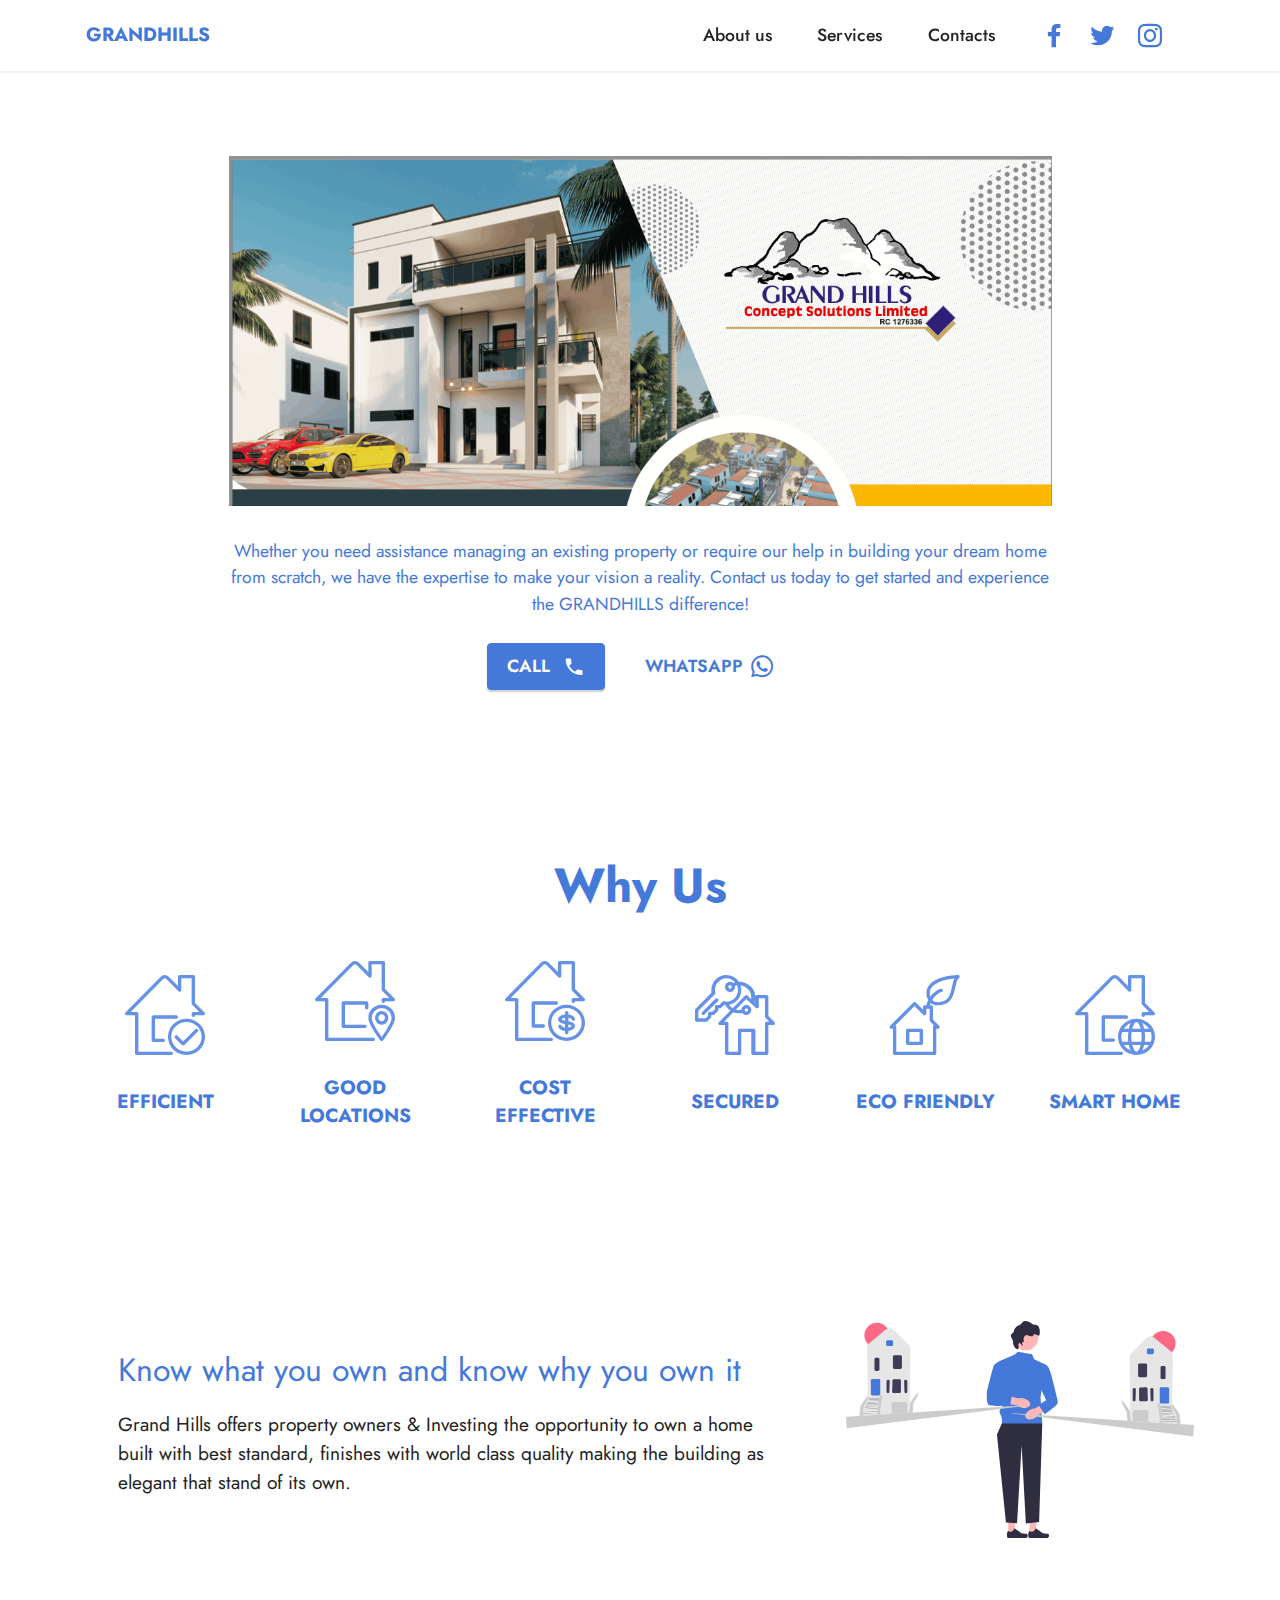
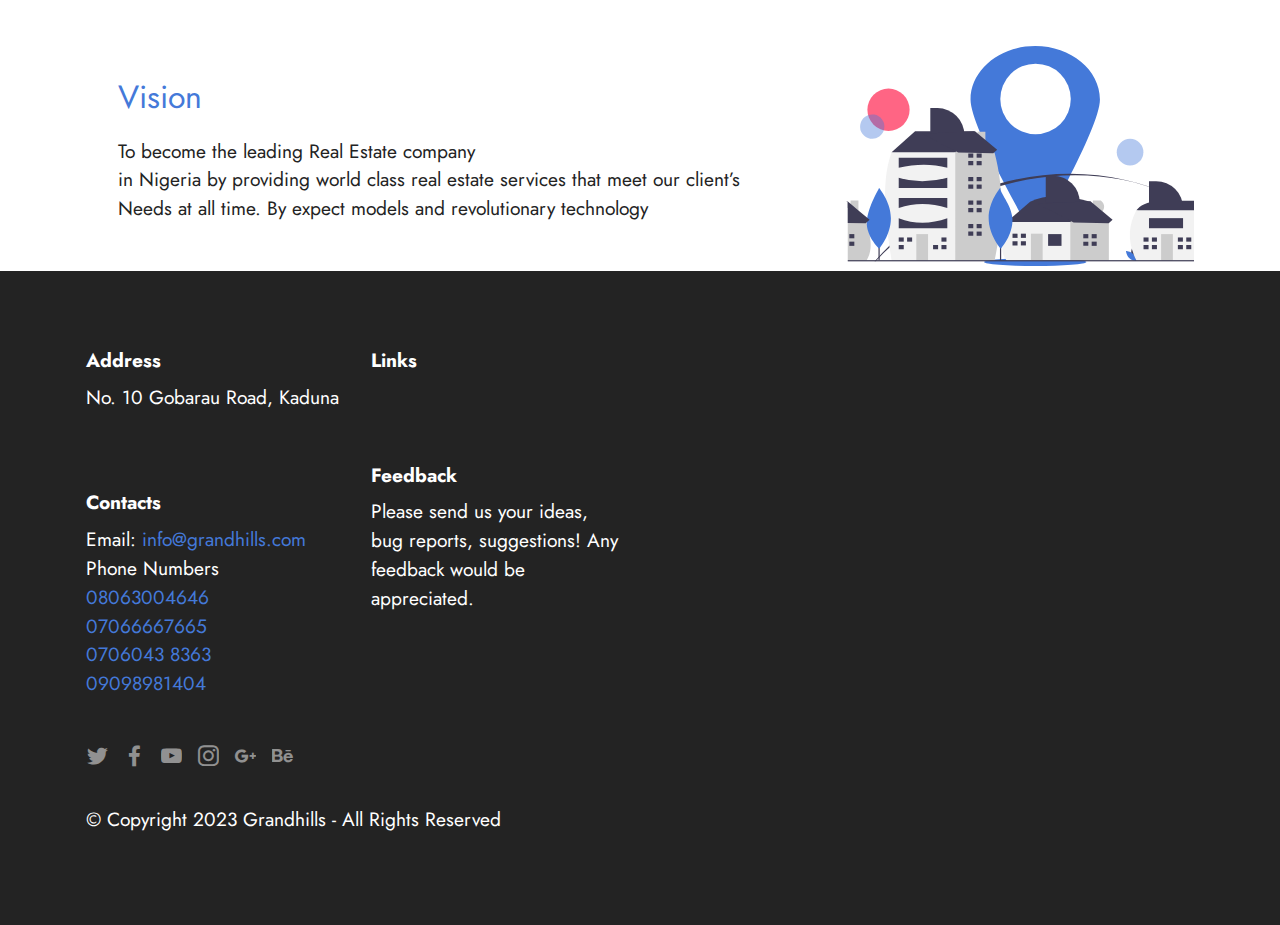
==== commit 7c83c465: "Add files via upload" ====
--- a/index.html
+++ b/index.html
@@ -10,18 +10,22 @@
   <meta property="og:image" content="">
   <meta name="twitter:title" content="Grandhills">
   <meta name="viewport" content="width=device-width, initial-scale=1, minimum-scale=1">
-  <link rel="shortcut icon" href="assets/images/logo5.png" type="image/x-icon">
+  <link rel="shortcut icon" href="assets/images/logo.png" type="image/x-icon">
   <meta name="description" content="">
   
   
   <title>Grandhills</title>
+  <link rel="stylesheet" href="assets/Material-Design-Icons/css/material.css">
+  <link rel="stylesheet" href="assets/icon54-v2/style.css">
   <link rel="stylesheet" href="assets/bootstrap/css/bootstrap.min.css">
   <link rel="stylesheet" href="assets/bootstrap/css/bootstrap-grid.min.css">
   <link rel="stylesheet" href="assets/bootstrap/css/bootstrap-reboot.min.css">
   <link rel="stylesheet" href="assets/popup-overlay-plugin/style.css">
+  <link rel="stylesheet" href="assets/dropdown/css/style.css">
+  <link rel="stylesheet" href="assets/socicon/css/styles.css">
   <link rel="stylesheet" href="assets/theme/css/style.css">
-  <link rel="preload" href="https://fonts.googleapis.com/css2?family=Jost:ital,wght@0,400;0,700;1,400;1,700&display=swap&display=swap" as="style" onload="this.onload=null;this.rel='stylesheet'">
-  <noscript><link rel="stylesheet" href="https://fonts.googleapis.com/css2?family=Jost:ital,wght@0,400;0,700;1,400;1,700&display=swap&display=swap"></noscript>
+  <link rel="preload" href="https://fonts.googleapis.com/css?family=Jost:100,200,300,400,500,600,700,800,900,100i,200i,300i,400i,500i,600i,700i,800i,900i&display=swap" as="style" onload="this.onload=null;this.rel='stylesheet'">
+  <noscript><link rel="stylesheet" href="https://fonts.googleapis.com/css?family=Jost:100,200,300,400,500,600,700,800,900,100i,200i,300i,400i,500i,600i,700i,800i,900i&display=swap"></noscript>
   <link rel="preload" as="style" href="assets/mobirise/css/mbr-additional.css"><link rel="stylesheet" href="assets/mobirise/css/mbr-additional.css" type="text/css">
   
   
@@ -30,43 +34,264 @@
 </head>
 <body>
   
-  <section data-bs-version="5.1" class="header5 cid-tCUOF5HM44 mbr-fullscreen" id="header5-2">
-
-    
-
-    
-    
-
+  <section data-bs-version="5.1" class="menu menu3 cid-tCZkzXMl2Q" once="menu" id="menu3-3">
+    
+    <nav class="navbar navbar-dropdown navbar-fixed-top navbar-expand-lg">
+        <div class="container">
+            <div class="navbar-brand">
+                
+                <span class="navbar-caption-wrap"><a class="navbar-caption text-primary display-7" href="#">GRANDHILLS</a></span>
+            </div>
+            <button class="navbar-toggler" type="button" data-toggle="collapse" data-bs-toggle="collapse" data-target="#navbarSupportedContent" data-bs-target="#navbarSupportedContent" aria-controls="navbarNavAltMarkup" aria-expanded="false" aria-label="Toggle navigation">
+                <div class="hamburger">
+                    <span></span>
+                    <span></span>
+                    <span></span>
+                    <span></span>
+                </div>
+            </button>
+            <div class="collapse navbar-collapse" id="navbarSupportedContent">
+                <ul class="navbar-nav nav-dropdown nav-right" data-app-modern-menu="true">
+                    <li class="nav-item"><a class="nav-link link text-black display-4" href="#">
+                            About us</a></li>
+                    <li class="nav-item"><a class="nav-link link text-black display-4" href="#">
+                            Services</a></li>
+                    <li class="nav-item"><a class="nav-link link text-black display-4" href="#">Contacts</a>
+                    </li>
+                </ul>
+                <div class="icons-menu">
+                    <a class="iconfont-wrapper" href="#" target="_blank">
+                        <span class="p-2 mbr-iconfont socicon-facebook socicon"></span>
+                    </a>
+                    <a class="iconfont-wrapper" href="#" target="_blank">
+                        <span class="p-2 mbr-iconfont socicon-twitter socicon"></span>
+                    </a>
+                    <a class="iconfont-wrapper" href="#" target="_blank">
+                        <span class="p-2 mbr-iconfont socicon-instagram socicon"></span>
+                    </a>
+                    
+                </div>
+                
+            </div>
+        </div>
+    </nav>
+</section>
+
+<section data-bs-version="5.1" class="header9 cid-tCZlH5e1I0" id="header9-e">
+
+    
+
+    
+    
+
+    <div class="text-center container">
+        <div class="row justify-content-center">
+            <div class="col-md-12 col-lg-9">
+                <div class="image-wrap mb-4">
+                    <img src="assets/images/screenshot-2023-05-01-at-08.43.12-1188x505.png" alt="">
+                </div>
+                
+                <p class="mbr-text mbr-fonts-style display-4">Whether you need assistance managing an existing property or require our help in building your dream home from scratch, we have the expertise to make your vision a reality. Contact us today to get started and experience the GRANDHILLS difference!<br></p>
+                <div class="mbr-section-btn mt-3"><a class="btn btn-primary display-4" href="tel:08063004646"><span class="mdi-communication-call mbr-iconfont mbr-iconfont-btn"></span>CALL&nbsp;</a>
+                    <a class="btn btn-primary-outline display-4" href="https://wa.me/08063004646"><span class="socicon socicon-whatsapp mbr-iconfont mbr-iconfont-btn"></span>WHATSAPP</a></div>
+            </div>
+        </div>
+    </div>
+</section>
+
+<section data-bs-version="5.1" class="features13 cid-tCZlCqbX0L" id="features14-d">
+    
+
+    
+    
     <div class="container">
-        <div class="row justify-content-end">
-            <div class="col-12 col-lg-7">
-                <h1 class="mbr-section-title mbr-fonts-style mbr-white mb-3 display-1"><strong>SITE UNDER DEVELOPMENT!</strong></h1>
-                
+        <div class="row">
+            <div class="col-12">
+                <h3 class="mbr-section-title align-center mb-4 mbr-fonts-style display-2"><strong>Why Us</strong></h3>
+            </div>
+            <div class="card col-12 col-md-4 col-lg-2 p-3">
+                <div class="card-wrapper">
+                    <div class="card-box align-center">
+                        <span class="mbr-iconfont icon54-v2-done-house"></span>
+                        <h4 class="card-title align-center mbr-black mbr-fonts-style display-7"><strong>EFFICIENT</strong></h4>
+                    </div>
+                </div>
+            </div>
+            <div class="card p-3 col-12 col-md-4 col-lg-2">
+                <div class="card-wrapper">
+                    <div class="card-box align-center">
+                        <span class="mbr-iconfont icon54-v2-house-location"></span>
+                        <h4 class="card-title align-center mbr-black mbr-fonts-style display-7">
+                            <strong>GOOD LOCATIONS</strong></h4>
+                    </div>
+                </div>
+            </div>
+            <div class="card p-3 col-12 col-md-4 col-lg-2">
+                <div class="card-wrapper">
+                    <div class="card-box align-center">
+                        <span class="mbr-iconfont icon54-v2-dollar-house"></span>
+                        <h4 class="card-title align-center mbr-black mbr-fonts-style display-7"><strong>COST EFFECTIVE</strong></h4>
+                    </div>
+                </div>
+            </div>
+            <div class="card p-3 col-12 col-md-4 col-lg-2">
+                <div class="card-wrapper">
+                    <div class="card-box align-center">
+                        <span class="mbr-iconfont icon54-v2-house-key-3"></span>
+                        <h4 class="card-title align-center mbr-black mbr-fonts-style display-7"><strong>SECURED</strong></h4>
+                    </div>
+                </div>
+            </div>
+            <div class="card p-3 col-12 col-md-4 col-lg-2">
+                <div class="card-wrapper">
+                    <div class="card-box align-center">
+                        <span class="mbr-iconfont icon54-v2-eco-house"></span>
+                        <h4 class="card-title align-center mbr-black mbr-fonts-style display-7">
+                            <strong>ECO FRIENDLY</strong></h4>
+                    </div>
+                </div>
+            </div>
+            <div class="card p-3 col-12 col-md-4 col-lg-2">
+                <div class="card-wrapper">
+                    <div class="card-box align-center">
+                        <span class="mbr-iconfont icon54-v2-globe-house"></span>
+                        <h4 class="card-title align-center mbr-black mbr-fonts-style display-7"><strong>SMART HOME</strong></h4>
+                    </div>
+                </div>
+            </div>
+        </div>
+    </div>
+</section>
+
+<section data-bs-version="5.1" class="image2 cid-tCZrEUdw7G" id="image2-g">
+    
+
+    
+    
+
+    <div class="container">
+        <div class="row align-items-center">
+            <div class="col-12 col-lg-4">
+                <div class="image-wrapper">
+                    <img src="assets/images/undraw-select-house-re-s1j9.svg" alt="">
+                    
+                </div>
+            </div>
+            <div class="col-12 col-lg">
+                <div class="text-wrapper">
+                    <h3 class="mbr-section-title mbr-fonts-style mb-3 display-5">Know what you own and know why you own it</h3>
+                    <p class="mbr-text mbr-fonts-style display-7">Grand Hills offers property owners &amp; Investing the opportunity to own a home built with best standard, finishes with world class quality making the building as elegant that stand of its own.</p>
+                </div>
+            </div>
+        </div>
+    </div>
+</section>
+
+<section data-bs-version="5.1" class="image2 cid-tCZt12Lq6r" id="image2-h">
+    
+
+    
+    
+
+    <div class="container">
+        <div class="row align-items-center">
+            <div class="col-12 col-lg-4">
+                <div class="image-wrapper">
+                    <img src="assets/images/undraw-best-place-re-lne9.svg" alt="">
+                    
+                </div>
+            </div>
+            <div class="col-12 col-lg">
+                <div class="text-wrapper">
+                    <h3 class="mbr-section-title mbr-fonts-style mb-3 display-5">Vision</h3>
+                    <p class="mbr-text mbr-fonts-style display-7">To become the leading Real Estate company<br>in Nigeria by providing world class real estate services that meet our client’s Needs at all time. By expect models and revolutionary technology</p>
+                </div>
+            </div>
+        </div>
+    </div>
+</section>
+
+<section data-bs-version="5.1" class="footer6 cid-tCZqCdG75u" once="footers" id="footer6-f">
+
+    
+
+    
+
+    <div class="container">
+        <div class="row content mbr-white">
+            <div class="col-12 col-md-3 mbr-fonts-style display-7">
+                <h5 class="mbr-section-subtitle mbr-fonts-style mb-2 display-7">
+                    <strong>Address</strong>
+                </h5>
+                <p class="mbr-text mbr-fonts-style display-7">No. 10 Gobarau Road, Kaduna</p> <br>
+                <h5 class="mbr-section-subtitle mbr-fonts-style mb-2 mt-4 display-7">
+                    <strong>Contacts</strong>
+                </h5>
+                <p class="mbr-text mbr-fonts-style mb-4 display-7">
+                    Email: <a href="mailto:info@grandhills.com" class="text-primary">info@grandhills.com</a><br>Phone Numbers<br><a href="tel:08063004646" class="text-primary">08063004646</a><br><a href="tel:07066667665" class="text-primary">07066667665</a><br> <a href="tel:0706043 8363" class="text-primary">0706043 8363</a> <br><a href="tel:09098981404" class="text-primary">09098981404</a><br></p>
+            </div>
+            <div class="col-12 col-md-3 mbr-fonts-style display-7">
+                <h5 class="mbr-section-subtitle mbr-fonts-style mb-2 display-7">
+                    <strong>Links</strong>
+                </h5>
+                <ul class="list mbr-fonts-style mb-4 display-4">
+                    <li class="mbr-text item-wrap"><br></li>
+                </ul>
+                <h5 class="mbr-section-subtitle mbr-fonts-style mb-2 mt-5 display-7">
+                    <strong>Feedback</strong>
+                </h5>
+                <p class="mbr-text mbr-fonts-style mb-4 display-7">
+                    Please send us your ideas, bug reports, suggestions! Any feedback would be appreciated.
+                </p>
+            </div>
+            <div class="col-12 col-md-6">
+                <div class="google-map"><iframe frameborder="0" style="border:0" src="https://www.google.com/maps/embed/v1/place?key=AIzaSyCNveGQ9bfpKFwWzQLLftrR9hNiHwdqQG8&amp;q=No. 10 Gobarau Road, Kaduna" allowfullscreen=""></iframe></div>
+            </div>
+            <div class="col-md-6">
+                <div class="social-list align-left">
+                    <div class="soc-item">
+                        <a href="https://twitter.com/mobirise" target="_blank">
+                            <span class="socicon-twitter socicon mbr-iconfont mbr-iconfont-social"></span>
+                        </a>
+                    </div>
+                    <div class="soc-item">
+                        <a href="https://www.facebook.com/pages/Mobirise/1616226671953247" target="_blank">
+                            <span class="socicon-facebook socicon mbr-iconfont mbr-iconfont-social"></span>
+                        </a>
+                    </div>
+                    <div class="soc-item">
+                        <a href="https://www.youtube.com/c/mobirise" target="_blank">
+                            <span class="socicon-youtube socicon mbr-iconfont mbr-iconfont-social"></span>
+                        </a>
+                    </div>
+                    <div class="soc-item">
+                        <a href="https://instagram.com/mobirise" target="_blank">
+                            <span class="socicon-instagram socicon mbr-iconfont mbr-iconfont-social"></span>
+                        </a>
+                    </div>
+                    <div class="soc-item">
+                        <a href="https://plus.google.com/u/0/+Mobirise" target="_blank">
+                            <span class="socicon-googleplus socicon mbr-iconfont mbr-iconfont-social"></span>
+                        </a>
+                    </div>
+                    <div class="soc-item">
+                        <a href="https://www.behance.net/Mobirise" target="_blank">
+                            <span class="socicon-behance socicon mbr-iconfont mbr-iconfont-social"></span>
+                        </a>
+                    </div>
+                </div>
+            </div>
+        </div>
+        <div class="footer-lower">
+            <div class="media-container-row">
+                <div class="col-sm-12">
+                    <hr>
+                </div>
+            </div>
+            <div class="col-sm-12 copyright pl-0">
                 <p class="mbr-text mbr-fonts-style mbr-white display-7">
-                    GRANDHILLS</p>
-                
-            </div>
-        </div>
-    </div>
-</section>
-
-<section data-bs-version="5.1" class="header6 cid-tCUOEBLf8I mbr-fullscreen" id="header6-1">
-
-    
-
-    
-    <div class="mbr-overlay" style="opacity: 0.2; background-color: rgb(68, 121, 217);"></div>
-
-    <div class="align-center container">
-        <div class="row justify-content-center">
-            <div class="col-12 col-lg-10">
-                <h1 class="mbr-section-title mbr-fonts-style mbr-white mb-3 display-1"><strong>MOBIRISE BUILDER</strong></h1>
-                
-                <p class="mbr-text mbr-white mbr-fonts-style display-7">
-                    Mobirise is a free offline app for Windows and Mac to easily create small/medium websites, landing
-                    pages, portfolios. 3500+ beautiful website blocks, templates and themes help you to start easily.
+                    © Copyright 2023 Grandhills - All Rights Reserved
                 </p>
-                <div class="mbr-section-btn mt-3"><a class="btn btn-danger display-4" href="#">Create Your Website!</a></div>
             </div>
         </div>
     </div>
@@ -76,6 +301,7 @@
 <script src="assets/bootstrap/js/bootstrap.bundle.min.js"></script>
   <script src="assets/smoothscroll/smooth-scroll.js"></script>
   <script src="assets/ytplayer/index.js"></script>
+  <script src="assets/dropdown/js/navbar-dropdown.js"></script>
   <script src="assets/theme/js/script.js"></script>
   
   
--- a/assets/Material-Design-Icons/css/material.css
+++ b/assets/Material-Design-Icons/css/material.css
@@ -0,0 +1,2522 @@
+@font-face {
+  font-family: 'Material-Design-Icons';
+  src: url('../fonts/Material-Design-Icons.eot?3ocs8m');
+  src: url('../fonts/Material-Design-Icons.eot?#iefix3ocs8m') format('embedded-opentype'), url('../fonts/Material-Design-Icons.woff?3ocs8m') format('woff'), url('../fonts/Material-Design-Icons.ttf?3ocs8m') format('truetype'), url('../fonts/Material-Design-Icons.svg?3ocs8m#Material-Design-Icons') format('svg');
+  font-weight: normal;
+  font-style: normal;
+}
+[class^="mdi-"],
+[class*="mdi-"] {
+  speak: none;
+  display: inline-block;
+  font-style: normal;
+  font-variant:normal;
+  font-weight:normal;
+/*  font-size:24px;*/
+  line-height:1;
+  font-family:'Material-Design-Icons' !important;
+  text-rendering: auto;
+  
+  -webkit-font-smoothing: antialiased;
+  -moz-osx-font-smoothing: grayscale;
+  -webkit-transform: translate(0, 0);
+      -ms-transform: translate(0, 0);
+          transform: translate(0, 0);
+}
+[class^="mdi-"]:before,
+[class*="mdi-"]:before {
+  display: inline-block;
+  speak: none;
+  text-decoration: inherit;
+}
+[class^="mdi-"].pull-left,
+[class*="mdi-"].pull-left {
+  margin-right: .3em;
+}
+[class^="mdi-"].pull-right,
+[class*="mdi-"].pull-right {
+  margin-left: .3em;
+}
+[class^="mdi-"].mdi-lg:before,
+[class*="mdi-"].mdi-lg:before,
+[class^="mdi-"].mdi-lg:after,
+[class*="mdi-"].mdi-lg:after {
+  font-size: 1.33333333em;
+  line-height: 0.75em;
+  vertical-align: -15%;
+}
+[class^="mdi-"].mdi-2x:before,
+[class*="mdi-"].mdi-2x:before,
+[class^="mdi-"].mdi-2x:after,
+[class*="mdi-"].mdi-2x:after {
+  font-size: 2em;
+}
+[class^="mdi-"].mdi-3x:before,
+[class*="mdi-"].mdi-3x:before,
+[class^="mdi-"].mdi-3x:after,
+[class*="mdi-"].mdi-3x:after {
+  font-size: 3em;
+}
+[class^="mdi-"].mdi-4x:before,
+[class*="mdi-"].mdi-4x:before,
+[class^="mdi-"].mdi-4x:after,
+[class*="mdi-"].mdi-4x:after {
+  font-size: 4em;
+}
+[class^="mdi-"].mdi-5x:before,
+[class*="mdi-"].mdi-5x:before,
+[class^="mdi-"].mdi-5x:after,
+[class*="mdi-"].mdi-5x:after {
+  font-size: 5em;
+}
+[class^="mdi-device-signal-cellular-"]:after,
+[class^="mdi-device-battery-"]:after,
+[class^="mdi-device-battery-charging-"]:after,
+[class^="mdi-device-signal-cellular-connected-no-internet-"]:after,
+[class^="mdi-device-signal-wifi-"]:after,
+[class^="mdi-device-signal-wifi-statusbar-not-connected"]:after,
+.mdi-device-network-wifi:after {
+  opacity: .3;
+  position: absolute;
+  left: 0;
+  top: 0;
+  z-index: 1;
+  display: inline-block;
+  speak: none;
+  text-decoration: inherit;
+}
+[class^="mdi-device-signal-cellular-"]:after {
+  content: "\e758";
+}
+[class^="mdi-device-battery-"]:after {
+  content: "\e735";
+}
+[class^="mdi-device-battery-charging-"]:after {
+  content: "\e733";
+}
+[class^="mdi-device-signal-cellular-connected-no-internet-"]:after {
+  content: "\e75d";
+}
+[class^="mdi-device-signal-wifi-"]:after,
+.mdi-device-network-wifi:after {
+  content: "\e765";
+}
+[class^="mdi-device-signal-wifi-statusbasr-not-connected"]:after {
+  content: "\e8f7";
+}
+.mdi-device-signal-cellular-off:after,
+.mdi-device-signal-cellular-null:after,
+.mdi-device-signal-cellular-no-sim:after,
+.mdi-device-signal-wifi-off:after,
+.mdi-device-signal-wifi-4-bar:after,
+.mdi-device-signal-cellular-4-bar:after,
+.mdi-device-battery-alert:after,
+.mdi-device-signal-cellular-connected-no-internet-4-bar:after,
+.mdi-device-battery-std:after,
+.mdi-device-battery-full .mdi-device-battery-unknown:after {
+  content: "";
+}
+.mdi-fw {
+  width: 1.28571429em;
+  text-align: center;
+}
+.mdi-ul {
+  padding-left: 0;
+  margin-left: 2.14285714em;
+  list-style-type: none;
+}
+.mdi-ul > li {
+  position: relative;
+}
+.mdi-li {
+  position: absolute;
+  left: -2.14285714em;
+  width: 2.14285714em;
+  top: 0.14285714em;
+  text-align: center;
+}
+.mdi-li.mdi-lg {
+  left: -1.85714286em;
+}
+.mdi-border {
+  padding: .2em .25em .15em;
+  border: solid 0.08em #eeeeee;
+  border-radius: .1em;
+}
+.mdi-spin {
+  -webkit-animation: mdi-spin 2s infinite linear;
+  animation: mdi-spin 2s infinite linear;
+  -webkit-transform-origin: 50% 50%;
+  -ms-transform-origin: 50% 50%;
+      transform-origin: 50% 50%;
+}
+.mdi-pulse {
+  -webkit-animation: mdi-spin 1s steps(8) infinite;
+  animation: mdi-spin 1s steps(8) infinite;
+  -webkit-transform-origin: 50% 50%;
+  -ms-transform-origin: 50% 50%;
+      transform-origin: 50% 50%;
+}
+@-webkit-keyframes mdi-spin {
+  0% {
+    -webkit-transform: rotate(0deg);
+    transform: rotate(0deg);
+  }
+  100% {
+    -webkit-transform: rotate(359deg);
+    transform: rotate(359deg);
+  }
+}
+@keyframes mdi-spin {
+  0% {
+    -webkit-transform: rotate(0deg);
+    transform: rotate(0deg);
+  }
+  100% {
+    -webkit-transform: rotate(359deg);
+    transform: rotate(359deg);
+  }
+}
+.mdi-rotate-90 {
+  filter: progid:DXImageTransform.Microsoft.BasicImage(rotation=1);
+  -webkit-transform: rotate(90deg);
+  -ms-transform: rotate(90deg);
+  transform: rotate(90deg);
+}
+.mdi-rotate-180 {
+  filter: progid:DXImageTransform.Microsoft.BasicImage(rotation=2);
+  -webkit-transform: rotate(180deg);
+  -ms-transform: rotate(180deg);
+  transform: rotate(180deg);
+}
+.mdi-rotate-270 {
+  filter: progid:DXImageTransform.Microsoft.BasicImage(rotation=3);
+  -webkit-transform: rotate(270deg);
+  -ms-transform: rotate(270deg);
+  transform: rotate(270deg);
+}
+.mdi-flip-horizontal {
+  filter: progid:DXImageTransform.Microsoft.BasicImage(rotation=0, mirror=1);
+  -webkit-transform: scale(-1, 1);
+  -ms-transform: scale(-1, 1);
+  transform: scale(-1, 1);
+}
+.mdi-flip-vertical {
+  filter: progid:DXImageTransform.Microsoft.BasicImage(rotation=2, mirror=1);
+  -webkit-transform: scale(1, -1);
+  -ms-transform: scale(1, -1);
+  transform: scale(1, -1);
+}
+:root .mdi-rotate-90,
+:root .mdi-rotate-180,
+:root .mdi-rotate-270,
+:root .mdi-flip-horizontal,
+:root .mdi-flip-vertical {
+  -webkit-filter: none;
+          filter: none;
+}
+.mdi-stack {
+  position: relative;
+  display: inline-block;
+  width: 2em;
+  height: 2em;
+  line-height: 2em;
+  vertical-align: middle;
+}
+.mdi-stack-1x,
+.mdi-stack-2x {
+  position: absolute;
+  left: 0;
+  width: 100%;
+  text-align: center;
+}
+.mdi-stack-1x {
+  line-height: inherit;
+}
+.mdi-stack-2x {
+  font-size: 2em;
+}
+.mdi-inverse {
+  color: #ffffff;
+}
+/* Start Icons */
+.mdi-action-3d-rotation:before {
+  content: "\e600";
+}
+.mdi-action-accessibility:before {
+  content: "\e601";
+}
+.mdi-action-account-balance-wallet:before {
+  content: "\e602";
+}
+.mdi-action-account-balance:before {
+  content: "\e603";
+}
+.mdi-action-account-box:before {
+  content: "\e604";
+}
+.mdi-action-account-child:before {
+  content: "\e605";
+}
+.mdi-action-account-circle:before {
+  content: "\e606";
+}
+.mdi-action-add-shopping-cart:before {
+  content: "\e607";
+}
+.mdi-action-alarm-add:before {
+  content: "\e608";
+}
+.mdi-action-alarm-off:before {
+  content: "\e609";
+}
+.mdi-action-alarm-on:before {
+  content: "\e60a";
+}
+.mdi-action-alarm:before {
+  content: "\e60b";
+}
+.mdi-action-android:before {
+  content: "\e60c";
+}
+.mdi-action-announcement:before {
+  content: "\e60d";
+}
+.mdi-action-aspect-ratio:before {
+  content: "\e60e";
+}
+.mdi-action-assessment:before {
+  content: "\e60f";
+}
+.mdi-action-assignment-ind:before {
+  content: "\e610";
+}
+.mdi-action-assignment-late:before {
+  content: "\e611";
+}
+.mdi-action-assignment-return:before {
+  content: "\e612";
+}
+.mdi-action-assignment-returned:before {
+  content: "\e613";
+}
+.mdi-action-assignment-turned-in:before {
+  content: "\e614";
+}
+.mdi-action-assignment:before {
+  content: "\e615";
+}
+.mdi-action-autorenew:before {
+  content: "\e616";
+}
+.mdi-action-backup:before {
+  content: "\e617";
+}
+.mdi-action-book:before {
+  content: "\e618";
+}
+.mdi-action-bookmark-outline:before {
+  content: "\e619";
+}
+.mdi-action-bookmark:before {
+  content: "\e61a";
+}
+.mdi-action-bug-report:before {
+  content: "\e61b";
+}
+.mdi-action-cached:before {
+  content: "\e61c";
+}
+.mdi-action-check-circle:before {
+  content: "\e61d";
+}
+.mdi-action-class:before {
+  content: "\e61e";
+}
+.mdi-action-credit-card:before {
+  content: "\e61f";
+}
+.mdi-action-dashboard:before {
+  content: "\e620";
+}
+.mdi-action-delete:before {
+  content: "\e621";
+}
+.mdi-action-description:before {
+  content: "\e622";
+}
+.mdi-action-dns:before {
+  content: "\e623";
+}
+.mdi-action-done-all:before {
+  content: "\e624";
+}
+.mdi-action-done:before {
+  content: "\e625";
+}
+.mdi-action-event:before {
+  content: "\e626";
+}
+.mdi-action-exit-to-app:before {
+  content: "\e627";
+}
+.mdi-action-explore:before {
+  content: "\e628";
+}
+.mdi-action-extension:before {
+  content: "\e629";
+}
+.mdi-action-face-unlock:before {
+  content: "\e62a";
+}
+.mdi-action-favorite-outline:before {
+  content: "\e62b";
+}
+.mdi-action-favorite:before {
+  content: "\e62c";
+}
+.mdi-action-find-in-page:before {
+  content: "\e62d";
+}
+.mdi-action-find-replace:before {
+  content: "\e62e";
+}
+.mdi-action-flip-to-back:before {
+  content: "\e62f";
+}
+.mdi-action-flip-to-front:before {
+  content: "\e630";
+}
+.mdi-action-get-app:before {
+  content: "\e631";
+}
+.mdi-action-grade:before {
+  content: "\e632";
+}
+.mdi-action-group-work:before {
+  content: "\e633";
+}
+.mdi-action-help:before {
+  content: "\e634";
+}
+.mdi-action-highlight-remove:before {
+  content: "\e635";
+}
+.mdi-action-history:before {
+  content: "\e636";
+}
+.mdi-action-home:before {
+  content: "\e637";
+}
+.mdi-action-https:before {
+  content: "\e638";
+}
+.mdi-action-info-outline:before {
+  content: "\e639";
+}
+.mdi-action-info:before {
+  content: "\e63a";
+}
+.mdi-action-input:before {
+  content: "\e63b";
+}
+.mdi-action-invert-colors:before {
+  content: "\e63c";
+}
+.mdi-action-label-outline:before {
+  content: "\e63d";
+}
+.mdi-action-label:before {
+  content: "\e63e";
+}
+.mdi-action-language:before {
+  content: "\e63f";
+}
+.mdi-action-launch:before {
+  content: "\e640";
+}
+.mdi-action-list:before {
+  content: "\e641";
+}
+.mdi-action-lock-open:before {
+  content: "\e642";
+}
+.mdi-action-lock-outline:before {
+  content: "\e643";
+}
+.mdi-action-lock:before {
+  content: "\e644";
+}
+.mdi-action-loyalty:before {
+  content: "\e645";
+}
+.mdi-action-markunread-mailbox:before {
+  content: "\e646";
+}
+.mdi-action-note-add:before {
+  content: "\e647";
+}
+.mdi-action-open-in-browser:before {
+  content: "\e648";
+}
+.mdi-action-open-in-new:before {
+  content: "\e649";
+}
+.mdi-action-open-with:before {
+  content: "\e64a";
+}
+.mdi-action-pageview:before {
+  content: "\e64b";
+}
+.mdi-action-payment:before {
+  content: "\e64c";
+}
+.mdi-action-perm-camera-mic:before {
+  content: "\e64d";
+}
+.mdi-action-perm-contact-cal:before {
+  content: "\e64e";
+}
+.mdi-action-perm-data-setting:before {
+  content: "\e64f";
+}
+.mdi-action-perm-device-info:before {
+  content: "\e650";
+}
+.mdi-action-perm-identity:before {
+  content: "\e651";
+}
+.mdi-action-perm-media:before {
+  content: "\e652";
+}
+.mdi-action-perm-phone-msg:before {
+  content: "\e653";
+}
+.mdi-action-perm-scan-wifi:before {
+  content: "\e654";
+}
+.mdi-action-picture-in-picture:before {
+  content: "\e655";
+}
+.mdi-action-polymer:before {
+  content: "\e656";
+}
+.mdi-action-print:before {
+  content: "\e657";
+}
+.mdi-action-query-builder:before {
+  content: "\e658";
+}
+.mdi-action-question-answer:before {
+  content: "\e659";
+}
+.mdi-action-receipt:before {
+  content: "\e65a";
+}
+.mdi-action-redeem:before {
+  content: "\e65b";
+}
+.mdi-action-reorder:before {
+  content: "\e65c";
+}
+.mdi-action-report-problem:before {
+  content: "\e65d";
+}
+.mdi-action-restore:before {
+  content: "\e65e";
+}
+.mdi-action-room:before {
+  content: "\e65f";
+}
+.mdi-action-schedule:before {
+  content: "\e660";
+}
+.mdi-action-search:before {
+  content: "\e661";
+}
+.mdi-action-settings-applications:before {
+  content: "\e662";
+}
+.mdi-action-settings-backup-restore:before {
+  content: "\e663";
+}
+.mdi-action-settings-bluetooth:before {
+  content: "\e664";
+}
+.mdi-action-settings-cell:before {
+  content: "\e665";
+}
+.mdi-action-settings-display:before {
+  content: "\e666";
+}
+.mdi-action-settings-ethernet:before {
+  content: "\e667";
+}
+.mdi-action-settings-input-antenna:before {
+  content: "\e668";
+}
+.mdi-action-settings-input-component:before {
+  content: "\e669";
+}
+.mdi-action-settings-input-composite:before {
+  content: "\e66a";
+}
+.mdi-action-settings-input-hdmi:before {
+  content: "\e66b";
+}
+.mdi-action-settings-input-svideo:before {
+  content: "\e66c";
+}
+.mdi-action-settings-overscan:before {
+  content: "\e66d";
+}
+.mdi-action-settings-phone:before {
+  content: "\e66e";
+}
+.mdi-action-settings-power:before {
+  content: "\e66f";
+}
+.mdi-action-settings-remote:before {
+  content: "\e670";
+}
+.mdi-action-settings-voice:before {
+  content: "\e671";
+}
+.mdi-action-settings:before {
+  content: "\e672";
+}
+.mdi-action-shop-two:before {
+  content: "\e673";
+}
+.mdi-action-shop:before {
+  content: "\e674";
+}
+.mdi-action-shopping-basket:before {
+  content: "\e675";
+}
+.mdi-action-shopping-cart:before {
+  content: "\e676";
+}
+.mdi-action-speaker-notes:before {
+  content: "\e677";
+}
+.mdi-action-spellcheck:before {
+  content: "\e678";
+}
+.mdi-action-star-rate:before {
+  content: "\e679";
+}
+.mdi-action-stars:before {
+  content: "\e67a";
+}
+.mdi-action-store:before {
+  content: "\e67b";
+}
+.mdi-action-subject:before {
+  content: "\e67c";
+}
+.mdi-action-supervisor-account:before {
+  content: "\e67d";
+}
+.mdi-action-swap-horiz:before {
+  content: "\e67e";
+}
+.mdi-action-swap-vert-circle:before {
+  content: "\e67f";
+}
+.mdi-action-swap-vert:before {
+  content: "\e680";
+}
+.mdi-action-system-update-tv:before {
+  content: "\e681";
+}
+.mdi-action-tab-unselected:before {
+  content: "\e682";
+}
+.mdi-action-tab:before {
+  content: "\e683";
+}
+.mdi-action-theaters:before {
+  content: "\e684";
+}
+.mdi-action-thumb-down:before {
+  content: "\e685";
+}
+.mdi-action-thumb-up:before {
+  content: "\e686";
+}
+.mdi-action-thumbs-up-down:before {
+  content: "\e687";
+}
+.mdi-action-toc:before {
+  content: "\e688";
+}
+.mdi-action-today:before {
+  content: "\e689";
+}
+.mdi-action-track-changes:before {
+  content: "\e68a";
+}
+.mdi-action-translate:before {
+  content: "\e68b";
+}
+.mdi-action-trending-down:before {
+  content: "\e68c";
+}
+.mdi-action-trending-neutral:before {
+  content: "\e68d";
+}
+.mdi-action-trending-up:before {
+  content: "\e68e";
+}
+.mdi-action-turned-in-not:before {
+  content: "\e68f";
+}
+.mdi-action-turned-in:before {
+  content: "\e690";
+}
+.mdi-action-verified-user:before {
+  content: "\e691";
+}
+.mdi-action-view-agenda:before {
+  content: "\e692";
+}
+.mdi-action-view-array:before {
+  content: "\e693";
+}
+.mdi-action-view-carousel:before {
+  content: "\e694";
+}
+.mdi-action-view-column:before {
+  content: "\e695";
+}
+.mdi-action-view-day:before {
+  content: "\e696";
+}
+.mdi-action-view-headline:before {
+  content: "\e697";
+}
+.mdi-action-view-list:before {
+  content: "\e698";
+}
+.mdi-action-view-module:before {
+  content: "\e699";
+}
+.mdi-action-view-quilt:before {
+  content: "\e69a";
+}
+.mdi-action-view-stream:before {
+  content: "\e69b";
+}
+.mdi-action-view-week:before {
+  content: "\e69c";
+}
+.mdi-action-visibility-off:before {
+  content: "\e69d";
+}
+.mdi-action-visibility:before {
+  content: "\e69e";
+}
+.mdi-action-wallet-giftcard:before {
+  content: "\e69f";
+}
+.mdi-action-wallet-membership:before {
+  content: "\e6a0";
+}
+.mdi-action-wallet-travel:before {
+  content: "\e6a1";
+}
+.mdi-action-work:before {
+  content: "\e6a2";
+}
+.mdi-alert-error:before {
+  content: "\e6a3";
+}
+.mdi-alert-warning:before {
+  content: "\e6a4";
+}
+.mdi-av-album:before {
+  content: "\e6a5";
+}
+.mdi-av-closed-caption:before {
+  content: "\e6a6";
+}
+.mdi-av-equalizer:before {
+  content: "\e6a7";
+}
+.mdi-av-explicit:before {
+  content: "\e6a8";
+}
+.mdi-av-fast-forward:before {
+  content: "\e6a9";
+}
+.mdi-av-fast-rewind:before {
+  content: "\e6aa";
+}
+.mdi-av-games:before {
+  content: "\e6ab";
+}
+.mdi-av-hearing:before {
+  content: "\e6ac";
+}
+.mdi-av-high-quality:before {
+  content: "\e6ad";
+}
+.mdi-av-loop:before {
+  content: "\e6ae";
+}
+.mdi-av-mic-none:before {
+  content: "\e6af";
+}
+.mdi-av-mic-off:before {
+  content: "\e6b0";
+}
+.mdi-av-mic:before {
+  content: "\e6b1";
+}
+.mdi-av-movie:before {
+  content: "\e6b2";
+}
+.mdi-av-my-library-add:before {
+  content: "\e6b3";
+}
+.mdi-av-my-library-books:before {
+  content: "\e6b4";
+}
+.mdi-av-my-library-music:before {
+  content: "\e6b5";
+}
+.mdi-av-new-releases:before {
+  content: "\e6b6";
+}
+.mdi-av-not-interested:before {
+  content: "\e6b7";
+}
+.mdi-av-pause-circle-fill:before {
+  content: "\e6b8";
+}
+.mdi-av-pause-circle-outline:before {
+  content: "\e6b9";
+}
+.mdi-av-pause:before {
+  content: "\e6ba";
+}
+.mdi-av-play-arrow:before {
+  content: "\e6bb";
+}
+.mdi-av-play-circle-fill:before {
+  content: "\e6bc";
+}
+.mdi-av-play-circle-outline:before {
+  content: "\e6bd";
+}
+.mdi-av-play-shopping-bag:before {
+  content: "\e6be";
+}
+.mdi-av-playlist-add:before {
+  content: "\e6bf";
+}
+.mdi-av-queue-music:before {
+  content: "\e6c0";
+}
+.mdi-av-queue:before {
+  content: "\e6c1";
+}
+.mdi-av-radio:before {
+  content: "\e6c2";
+}
+.mdi-av-recent-actors:before {
+  content: "\e6c3";
+}
+.mdi-av-repeat-one:before {
+  content: "\e6c4";
+}
+.mdi-av-repeat:before {
+  content: "\e6c5";
+}
+.mdi-av-replay:before {
+  content: "\e6c6";
+}
+.mdi-av-shuffle:before {
+  content: "\e6c7";
+}
+.mdi-av-skip-next:before {
+  content: "\e6c8";
+}
+.mdi-av-skip-previous:before {
+  content: "\e6c9";
+}
+.mdi-av-snooze:before {
+  content: "\e6ca";
+}
+.mdi-av-stop:before {
+  content: "\e6cb";
+}
+.mdi-av-subtitles:before {
+  content: "\e6cc";
+}
+.mdi-av-surround-sound:before {
+  content: "\e6cd";
+}
+.mdi-av-timer:before {
+  content: "\e6ce";
+}
+.mdi-av-video-collection:before {
+  content: "\e6cf";
+}
+.mdi-av-videocam-off:before {
+  content: "\e6d0";
+}
+.mdi-av-videocam:before {
+  content: "\e6d1";
+}
+.mdi-av-volume-down:before {
+  content: "\e6d2";
+}
+.mdi-av-volume-mute:before {
+  content: "\e6d3";
+}
+.mdi-av-volume-off:before {
+  content: "\e6d4";
+}
+.mdi-av-volume-up:before {
+  content: "\e6d5";
+}
+.mdi-av-web:before {
+  content: "\e6d6";
+}
+.mdi-communication-business:before {
+  content: "\e6d7";
+}
+.mdi-communication-call-end:before {
+  content: "\e6d8";
+}
+.mdi-communication-call-made:before {
+  content: "\e6d9";
+}
+.mdi-communication-call-merge:before {
+  content: "\e6da";
+}
+.mdi-communication-call-missed:before {
+  content: "\e6db";
+}
+.mdi-communication-call-received:before {
+  content: "\e6dc";
+}
+.mdi-communication-call-split:before {
+  content: "\e6dd";
+}
+.mdi-communication-call:before {
+  content: "\e6de";
+}
+.mdi-communication-chat:before {
+  content: "\e6df";
+}
+.mdi-communication-clear-all:before {
+  content: "\e6e0";
+}
+.mdi-communication-comment:before {
+  content: "\e6e1";
+}
+.mdi-communication-contacts:before {
+  content: "\e6e2";
+}
+.mdi-communication-dialer-sip:before {
+  content: "\e6e3";
+}
+.mdi-communication-dialpad:before {
+  content: "\e6e4";
+}
+.mdi-communication-dnd-on:before {
+  content: "\e6e5";
+}
+.mdi-communication-email:before {
+  content: "\e6e6";
+}
+.mdi-communication-forum:before {
+  content: "\e6e7";
+}
+.mdi-communication-import-export:before {
+  content: "\e6e8";
+}
+.mdi-communication-invert-colors-off:before {
+  content: "\e6e9";
+}
+.mdi-communication-invert-colors-on:before {
+  content: "\e6ea";
+}
+.mdi-communication-live-help:before {
+  content: "\e6eb";
+}
+.mdi-communication-location-off:before {
+  content: "\e6ec";
+}
+.mdi-communication-location-on:before {
+  content: "\e6ed";
+}
+.mdi-communication-message:before {
+  content: "\e6ee";
+}
+.mdi-communication-messenger:before {
+  content: "\e6ef";
+}
+.mdi-communication-no-sim:before {
+  content: "\e6f0";
+}
+.mdi-communication-phone:before {
+  content: "\e6f1";
+}
+.mdi-communication-portable-wifi-off:before {
+  content: "\e6f2";
+}
+.mdi-communication-quick-contacts-dialer:before {
+  content: "\e6f3";
+}
+.mdi-communication-quick-contacts-mail:before {
+  content: "\e6f4";
+}
+.mdi-communication-ring-volume:before {
+  content: "\e6f5";
+}
+.mdi-communication-stay-current-landscape:before {
+  content: "\e6f6";
+}
+.mdi-communication-stay-current-portrait:before {
+  content: "\e6f7";
+}
+.mdi-communication-stay-primary-landscape:before {
+  content: "\e6f8";
+}
+.mdi-communication-stay-primary-portrait:before {
+  content: "\e6f9";
+}
+.mdi-communication-swap-calls:before {
+  content: "\e6fa";
+}
+.mdi-communication-textsms:before {
+  content: "\e6fb";
+}
+.mdi-communication-voicemail:before {
+  content: "\e6fc";
+}
+.mdi-communication-vpn-key:before {
+  content: "\e6fd";
+}
+.mdi-content-add-box:before {
+  content: "\e6fe";
+}
+.mdi-content-add-circle-outline:before {
+  content: "\e6ff";
+}
+.mdi-content-add-circle:before {
+  content: "\e700";
+}
+.mdi-content-add:before {
+  content: "\e701";
+}
+.mdi-content-archive:before {
+  content: "\e702";
+}
+.mdi-content-backspace:before {
+  content: "\e703";
+}
+.mdi-content-block:before {
+  content: "\e704";
+}
+.mdi-content-clear:before {
+  content: "\e705";
+}
+.mdi-content-content-copy:before {
+  content: "\e706";
+}
+.mdi-content-content-cut:before {
+  content: "\e707";
+}
+.mdi-content-content-paste:before {
+  content: "\e708";
+}
+.mdi-content-create:before {
+  content: "\e709";
+}
+.mdi-content-drafts:before {
+  content: "\e70a";
+}
+.mdi-content-filter-list:before {
+  content: "\e70b";
+}
+.mdi-content-flag:before {
+  content: "\e70c";
+}
+.mdi-content-forward:before {
+  content: "\e70d";
+}
+.mdi-content-gesture:before {
+  content: "\e70e";
+}
+.mdi-content-inbox:before {
+  content: "\e70f";
+}
+.mdi-content-link:before {
+  content: "\e710";
+}
+.mdi-content-mail:before {
+  content: "\e711";
+}
+.mdi-content-markunread:before {
+  content: "\e712";
+}
+.mdi-content-redo:before {
+  content: "\e713";
+}
+.mdi-content-remove-circle-outline:before {
+  content: "\e714";
+}
+.mdi-content-remove-circle:before {
+  content: "\e715";
+}
+.mdi-content-remove:before {
+  content: "\e716";
+}
+.mdi-content-reply-all:before {
+  content: "\e717";
+}
+.mdi-content-reply:before {
+  content: "\e718";
+}
+.mdi-content-report:before {
+  content: "\e719";
+}
+.mdi-content-save:before {
+  content: "\e71a";
+}
+.mdi-content-select-all:before {
+  content: "\e71b";
+}
+.mdi-content-send:before {
+  content: "\e71c";
+}
+.mdi-content-sort:before {
+  content: "\e71d";
+}
+.mdi-content-text-format:before {
+  content: "\e71e";
+}
+.mdi-content-undo:before {
+  content: "\e71f";
+}
+.mdi-editor-attach-file:before {
+  content: "\e776";
+}
+.mdi-editor-attach-money:before {
+  content: "\e777";
+}
+.mdi-editor-border-all:before {
+  content: "\e778";
+}
+.mdi-editor-border-bottom:before {
+  content: "\e779";
+}
+.mdi-editor-border-clear:before {
+  content: "\e77a";
+}
+.mdi-editor-border-color:before {
+  content: "\e77b";
+}
+.mdi-editor-border-horizontal:before {
+  content: "\e77c";
+}
+.mdi-editor-border-inner:before {
+  content: "\e77d";
+}
+.mdi-editor-border-left:before {
+  content: "\e77e";
+}
+.mdi-editor-border-outer:before {
+  content: "\e77f";
+}
+.mdi-editor-border-right:before {
+  content: "\e780";
+}
+.mdi-editor-border-style:before {
+  content: "\e781";
+}
+.mdi-editor-border-top:before {
+  content: "\e782";
+}
+.mdi-editor-border-vertical:before {
+  content: "\e783";
+}
+.mdi-editor-format-align-center:before {
+  content: "\e784";
+}
+.mdi-editor-format-align-justify:before {
+  content: "\e785";
+}
+.mdi-editor-format-align-left:before {
+  content: "\e786";
+}
+.mdi-editor-format-align-right:before {
+  content: "\e787";
+}
+.mdi-editor-format-bold:before {
+  content: "\e788";
+}
+.mdi-editor-format-clear:before {
+  content: "\e789";
+}
+.mdi-editor-format-color-fill:before {
+  content: "\e78a";
+}
+.mdi-editor-format-color-reset:before {
+  content: "\e78b";
+}
+.mdi-editor-format-color-text:before {
+  content: "\e78c";
+}
+.mdi-editor-format-indent-decrease:before {
+  content: "\e78d";
+}
+.mdi-editor-format-indent-increase:before {
+  content: "\e78e";
+}
+.mdi-editor-format-italic:before {
+  content: "\e78f";
+}
+.mdi-editor-format-line-spacing:before {
+  content: "\e790";
+}
+.mdi-editor-format-list-bulleted:before {
+  content: "\e791";
+}
+.mdi-editor-format-list-numbered:before {
+  content: "\e792";
+}
+.mdi-editor-format-paint:before {
+  content: "\e793";
+}
+.mdi-editor-format-quote:before {
+  content: "\e794";
+}
+.mdi-editor-format-size:before {
+  content: "\e795";
+}
+.mdi-editor-format-strikethrough:before {
+  content: "\e796";
+}
+.mdi-editor-format-textdirection-l-to-r:before {
+  content: "\e797";
+}
+.mdi-editor-format-textdirection-r-to-l:before {
+  content: "\e798";
+}
+.mdi-editor-format-underline:before {
+  content: "\e799";
+}
+.mdi-editor-functions:before {
+  content: "\e79a";
+}
+.mdi-editor-insert-chart:before {
+  content: "\e79b";
+}
+.mdi-editor-insert-comment:before {
+  content: "\e79c";
+}
+.mdi-editor-insert-drive-file:before {
+  content: "\e79d";
+}
+.mdi-editor-insert-emoticon:before {
+  content: "\e79e";
+}
+.mdi-editor-insert-invitation:before {
+  content: "\e79f";
+}
+.mdi-editor-insert-link:before {
+  content: "\e7a0";
+}
+.mdi-editor-insert-photo:before {
+  content: "\e7a1";
+}
+.mdi-editor-merge-type:before {
+  content: "\e7a2";
+}
+.mdi-editor-mode-comment:before {
+  content: "\e7a3";
+}
+.mdi-editor-mode-edit:before {
+  content: "\e7a4";
+}
+.mdi-editor-publish:before {
+  content: "\e7a5";
+}
+.mdi-editor-vertical-align-bottom:before {
+  content: "\e7a6";
+}
+.mdi-editor-vertical-align-center:before {
+  content: "\e7a7";
+}
+.mdi-editor-vertical-align-top:before {
+  content: "\e7a8";
+}
+.mdi-editor-wrap-text:before {
+  content: "\e7a9";
+}
+.mdi-file-attachment:before {
+  content: "\e7aa";
+}
+.mdi-file-cloud-circle:before {
+  content: "\e7ab";
+}
+.mdi-file-cloud-done:before {
+  content: "\e7ac";
+}
+.mdi-file-cloud-download:before {
+  content: "\e7ad";
+}
+.mdi-file-cloud-off:before {
+  content: "\e7ae";
+}
+.mdi-file-cloud-queue:before {
+  content: "\e7af";
+}
+.mdi-file-cloud-upload:before {
+  content: "\e7b0";
+}
+.mdi-file-cloud:before {
+  content: "\e7b1";
+}
+.mdi-file-file-download:before {
+  content: "\e7b2";
+}
+.mdi-file-file-upload:before {
+  content: "\e7b3";
+}
+.mdi-file-folder-open:before {
+  content: "\e7b4";
+}
+.mdi-file-folder-shared:before {
+  content: "\e7b5";
+}
+.mdi-file-folder:before {
+  content: "\e7b6";
+}
+.mdi-device-access-alarm:before {
+  content: "\e720";
+}
+.mdi-device-access-alarms:before {
+  content: "\e721";
+}
+.mdi-device-access-time:before {
+  content: "\e722";
+}
+.mdi-device-add-alarm:before {
+  content: "\e723";
+}
+.mdi-device-airplanemode-off:before {
+  content: "\e724";
+}
+.mdi-device-airplanemode-on:before {
+  content: "\e725";
+}
+.mdi-device-battery-20:before {
+  content: "\e726";
+}
+.mdi-device-battery-30:before {
+  content: "\e727";
+}
+.mdi-device-battery-50:before {
+  content: "\e728";
+}
+.mdi-device-battery-60:before {
+  content: "\e729";
+}
+.mdi-device-battery-80:before {
+  content: "\e72a";
+}
+.mdi-device-battery-90:before {
+  content: "\e72b";
+}
+.mdi-device-battery-alert:before {
+  content: "\e72c";
+}
+.mdi-device-battery-charging-20:before {
+  content: "\e72d";
+}
+.mdi-device-battery-charging-30:before {
+  content: "\e72e";
+}
+.mdi-device-battery-charging-50:before {
+  content: "\e72f";
+}
+.mdi-device-battery-charging-60:before {
+  content: "\e730";
+}
+.mdi-device-battery-charging-80:before {
+  content: "\e731";
+}
+.mdi-device-battery-charging-90:before {
+  content: "\e732";
+}
+.mdi-device-battery-charging-full:before {
+  content: "\e733";
+}
+.mdi-device-battery-full:before {
+  content: "\e734";
+}
+.mdi-device-battery-std:before {
+  content: "\e735";
+}
+.mdi-device-battery-unknown:before {
+  content: "\e736";
+}
+.mdi-device-bluetooth-connected:before {
+  content: "\e737";
+}
+.mdi-device-bluetooth-disabled:before {
+  content: "\e738";
+}
+.mdi-device-bluetooth-searching:before {
+  content: "\e739";
+}
+.mdi-device-bluetooth:before {
+  content: "\e73a";
+}
+.mdi-device-brightness-auto:before {
+  content: "\e73b";
+}
+.mdi-device-brightness-high:before {
+  content: "\e73c";
+}
+.mdi-device-brightness-low:before {
+  content: "\e73d";
+}
+.mdi-device-brightness-medium:before {
+  content: "\e73e";
+}
+.mdi-device-data-usage:before {
+  content: "\e73f";
+}
+.mdi-device-developer-mode:before {
+  content: "\e740";
+}
+.mdi-device-devices:before {
+  content: "\e741";
+}
+.mdi-device-dvr:before {
+  content: "\e742";
+}
+.mdi-device-gps-fixed:before {
+  content: "\e743";
+}
+.mdi-device-gps-not-fixed:before {
+  content: "\e744";
+}
+.mdi-device-gps-off:before {
+  content: "\e745";
+}
+.mdi-device-location-disabled:before {
+  content: "\e746";
+}
+.mdi-device-location-searching:before {
+  content: "\e747";
+}
+.mdi-device-multitrack-audio:before {
+  content: "\e748";
+}
+.mdi-device-network-cell:before {
+  content: "\e749";
+}
+.mdi-device-network-wifi:before {
+  content: "\e74a";
+}
+.mdi-device-nfc:before {
+  content: "\e74b";
+}
+.mdi-device-now-wallpaper:before {
+  content: "\e74c";
+}
+.mdi-device-now-widgets:before {
+  content: "\e74d";
+}
+.mdi-device-screen-lock-landscape:before {
+  content: "\e74e";
+}
+.mdi-device-screen-lock-portrait:before {
+  content: "\e74f";
+}
+.mdi-device-screen-lock-rotation:before {
+  content: "\e750";
+}
+.mdi-device-screen-rotation:before {
+  content: "\e751";
+}
+.mdi-device-sd-storage:before {
+  content: "\e752";
+}
+.mdi-device-settings-system-daydream:before {
+  content: "\e753";
+}
+.mdi-device-signal-cellular-0-bar:before {
+  content: "\e754";
+}
+.mdi-device-signal-cellular-1-bar:before {
+  content: "\e755";
+}
+.mdi-device-signal-cellular-2-bar:before {
+  content: "\e756";
+}
+.mdi-device-signal-cellular-3-bar:before {
+  content: "\e757";
+}
+.mdi-device-signal-cellular-4-bar:before {
+  content: "\e758";
+}
+.mdi-signal-wifi-statusbar-connected-no-internet-after:before {
+  content: "\e8f6";
+}
+.mdi-device-signal-cellular-connected-no-internet-0-bar:before {
+  content: "\e759";
+}
+.mdi-device-signal-cellular-connected-no-internet-1-bar:before {
+  content: "\e75a";
+}
+.mdi-device-signal-cellular-connected-no-internet-2-bar:before {
+  content: "\e75b";
+}
+.mdi-device-signal-cellular-connected-no-internet-3-bar:before {
+  content: "\e75c";
+}
+.mdi-device-signal-cellular-connected-no-internet-4-bar:before {
+  content: "\e75d";
+}
+.mdi-device-signal-cellular-no-sim:before {
+  content: "\e75e";
+}
+.mdi-device-signal-cellular-null:before {
+  content: "\e75f";
+}
+.mdi-device-signal-cellular-off:before {
+  content: "\e760";
+}
+.mdi-device-signal-wifi-0-bar:before {
+  content: "\e761";
+}
+.mdi-device-signal-wifi-1-bar:before {
+  content: "\e762";
+}
+.mdi-device-signal-wifi-2-bar:before {
+  content: "\e763";
+}
+.mdi-device-signal-wifi-3-bar:before {
+  content: "\e764";
+}
+.mdi-device-signal-wifi-4-bar:before {
+  content: "\e765";
+}
+.mdi-device-signal-wifi-off:before {
+  content: "\e766";
+}
+.mdi-device-signal-wifi-statusbar-1-bar:before {
+  content: "\e767";
+}
+.mdi-device-signal-wifi-statusbar-2-bar:before {
+  content: "\e768";
+}
+.mdi-device-signal-wifi-statusbar-3-bar:before {
+  content: "\e769";
+}
+.mdi-device-signal-wifi-statusbar-4-bar:before {
+  content: "\e76a";
+}
+.mdi-device-signal-wifi-statusbar-connected-no-internet-:before {
+  content: "\e76b";
+}
+.mdi-device-signal-wifi-statusbar-connected-no-internet:before {
+  content: "\e76f";
+}
+.mdi-device-signal-wifi-statusbar-connected-no-internet-2:before {
+  content: "\e76c";
+}
+.mdi-device-signal-wifi-statusbar-connected-no-internet-3:before {
+  content: "\e76d";
+}
+.mdi-device-signal-wifi-statusbar-connected-no-internet-4:before {
+  content: "\e76e";
+}
+.mdi-signal-wifi-statusbar-not-connected-after:before {
+  content: "\e8f7";
+}
+.mdi-device-signal-wifi-statusbar-not-connected:before {
+  content: "\e770";
+}
+.mdi-device-signal-wifi-statusbar-null:before {
+  content: "\e771";
+}
+.mdi-device-storage:before {
+  content: "\e772";
+}
+.mdi-device-usb:before {
+  content: "\e773";
+}
+.mdi-device-wifi-lock:before {
+  content: "\e774";
+}
+.mdi-device-wifi-tethering:before {
+  content: "\e775";
+}
+.mdi-hardware-cast-connected:before {
+  content: "\e7b7";
+}
+.mdi-hardware-cast:before {
+  content: "\e7b8";
+}
+.mdi-hardware-computer:before {
+  content: "\e7b9";
+}
+.mdi-hardware-desktop-mac:before {
+  content: "\e7ba";
+}
+.mdi-hardware-desktop-windows:before {
+  content: "\e7bb";
+}
+.mdi-hardware-dock:before {
+  content: "\e7bc";
+}
+.mdi-hardware-gamepad:before {
+  content: "\e7bd";
+}
+.mdi-hardware-headset-mic:before {
+  content: "\e7be";
+}
+.mdi-hardware-headset:before {
+  content: "\e7bf";
+}
+.mdi-hardware-keyboard-alt:before {
+  content: "\e7c0";
+}
+.mdi-hardware-keyboard-arrow-down:before {
+  content: "\e7c1";
+}
+.mdi-hardware-keyboard-arrow-left:before {
+  content: "\e7c2";
+}
+.mdi-hardware-keyboard-arrow-right:before {
+  content: "\e7c3";
+}
+.mdi-hardware-keyboard-arrow-up:before {
+  content: "\e7c4";
+}
+.mdi-hardware-keyboard-backspace:before {
+  content: "\e7c5";
+}
+.mdi-hardware-keyboard-capslock:before {
+  content: "\e7c6";
+}
+.mdi-hardware-keyboard-control:before {
+  content: "\e7c7";
+}
+.mdi-hardware-keyboard-hide:before {
+  content: "\e7c8";
+}
+.mdi-hardware-keyboard-return:before {
+  content: "\e7c9";
+}
+.mdi-hardware-keyboard-tab:before {
+  content: "\e7ca";
+}
+.mdi-hardware-keyboard-voice:before {
+  content: "\e7cb";
+}
+.mdi-hardware-keyboard:before {
+  content: "\e7cc";
+}
+.mdi-hardware-laptop-chromebook:before {
+  content: "\e7cd";
+}
+.mdi-hardware-laptop-mac:before {
+  content: "\e7ce";
+}
+.mdi-hardware-laptop-windows:before {
+  content: "\e7cf";
+}
+.mdi-hardware-laptop:before {
+  content: "\e7d0";
+}
+.mdi-hardware-memory:before {
+  content: "\e7d1";
+}
+.mdi-hardware-mouse:before {
+  content: "\e7d2";
+}
+.mdi-hardware-phone-android:before {
+  content: "\e7d3";
+}
+.mdi-hardware-phone-iphone:before {
+  content: "\e7d4";
+}
+.mdi-hardware-phonelink-off:before {
+  content: "\e7d5";
+}
+.mdi-hardware-phonelink:before {
+  content: "\e7d6";
+}
+.mdi-hardware-security:before {
+  content: "\e7d7";
+}
+.mdi-hardware-sim-card:before {
+  content: "\e7d8";
+}
+.mdi-hardware-smartphone:before {
+  content: "\e7d9";
+}
+.mdi-hardware-speaker:before {
+  content: "\e7da";
+}
+.mdi-hardware-tablet-android:before {
+  content: "\e7db";
+}
+.mdi-hardware-tablet-mac:before {
+  content: "\e7dc";
+}
+.mdi-hardware-tablet:before {
+  content: "\e7dd";
+}
+.mdi-hardware-tv:before {
+  content: "\e7de";
+}
+.mdi-hardware-watch:before {
+  content: "\e7df";
+}
+.mdi-image-add-to-photos:before {
+  content: "\e7e0";
+}
+.mdi-image-adjust:before {
+  content: "\e7e1";
+}
+.mdi-image-assistant-photo:before {
+  content: "\e7e2";
+}
+.mdi-image-audiotrack:before {
+  content: "\e7e3";
+}
+.mdi-image-blur-circular:before {
+  content: "\e7e4";
+}
+.mdi-image-blur-linear:before {
+  content: "\e7e5";
+}
+.mdi-image-blur-off:before {
+  content: "\e7e6";
+}
+.mdi-image-blur-on:before {
+  content: "\e7e7";
+}
+.mdi-image-brightness-1:before {
+  content: "\e7e8";
+}
+.mdi-image-brightness-2:before {
+  content: "\e7e9";
+}
+.mdi-image-brightness-3:before {
+  content: "\e7ea";
+}
+.mdi-image-brightness-4:before {
+  content: "\e7eb";
+}
+.mdi-image-brightness-5:before {
+  content: "\e7ec";
+}
+.mdi-image-brightness-6:before {
+  content: "\e7ed";
+}
+.mdi-image-brightness-7:before {
+  content: "\e7ee";
+}
+.mdi-image-brush:before {
+  content: "\e7ef";
+}
+.mdi-image-camera-alt:before {
+  content: "\e7f0";
+}
+.mdi-image-camera-front:before {
+  content: "\e7f1";
+}
+.mdi-image-camera-rear:before {
+  content: "\e7f2";
+}
+.mdi-image-camera-roll:before {
+  content: "\e7f3";
+}
+.mdi-image-camera:before {
+  content: "\e7f4";
+}
+.mdi-image-center-focus-strong:before {
+  content: "\e7f5";
+}
+.mdi-image-center-focus-weak:before {
+  content: "\e7f6";
+}
+.mdi-image-collections:before {
+  content: "\e7f7";
+}
+.mdi-image-color-lens:before {
+  content: "\e7f8";
+}
+.mdi-image-colorize:before {
+  content: "\e7f9";
+}
+.mdi-image-compare:before {
+  content: "\e7fa";
+}
+.mdi-image-control-point-duplicate:before {
+  content: "\e7fb";
+}
+.mdi-image-control-point:before {
+  content: "\e7fc";
+}
+.mdi-image-crop-3-2:before {
+  content: "\e7fd";
+}
+.mdi-image-crop-5-4:before {
+  content: "\e7fe";
+}
+.mdi-image-crop-7-5:before {
+  content: "\e7ff";
+}
+.mdi-image-crop-16-9:before {
+  content: "\e800";
+}
+.mdi-image-crop-din:before {
+  content: "\e801";
+}
+.mdi-image-crop-free:before {
+  content: "\e802";
+}
+.mdi-image-crop-landscape:before {
+  content: "\e803";
+}
+.mdi-image-crop-original:before {
+  content: "\e804";
+}
+.mdi-image-crop-portrait:before {
+  content: "\e805";
+}
+.mdi-image-crop-square:before {
+  content: "\e806";
+}
+.mdi-image-crop:before {
+  content: "\e807";
+}
+.mdi-image-dehaze:before {
+  content: "\e808";
+}
+.mdi-image-details:before {
+  content: "\e809";
+}
+.mdi-image-edit:before {
+  content: "\e80a";
+}
+.mdi-image-exposure-minus-1:before {
+  content: "\e80b";
+}
+.mdi-image-exposure-minus-2:before {
+  content: "\e80c";
+}
+.mdi-image-exposure-plus-1:before {
+  content: "\e80d";
+}
+.mdi-image-exposure-plus-2:before {
+  content: "\e80e";
+}
+.mdi-image-exposure-zero:before {
+  content: "\e80f";
+}
+.mdi-image-exposure:before {
+  content: "\e810";
+}
+.mdi-image-filter-1:before {
+  content: "\e811";
+}
+.mdi-image-filter-2:before {
+  content: "\e812";
+}
+.mdi-image-filter-3:before {
+  content: "\e813";
+}
+.mdi-image-filter-4:before {
+  content: "\e814";
+}
+.mdi-image-filter-5:before {
+  content: "\e815";
+}
+.mdi-image-filter-6:before {
+  content: "\e816";
+}
+.mdi-image-filter-7:before {
+  content: "\e817";
+}
+.mdi-image-filter-8:before {
+  content: "\e818";
+}
+.mdi-image-filter-9-plus:before {
+  content: "\e819";
+}
+.mdi-image-filter-9:before {
+  content: "\e81a";
+}
+.mdi-image-filter-b-and-w:before {
+  content: "\e81b";
+}
+.mdi-image-filter-center-focus:before {
+  content: "\e81c";
+}
+.mdi-image-filter-drama:before {
+  content: "\e81d";
+}
+.mdi-image-filter-frames:before {
+  content: "\e81e";
+}
+.mdi-image-filter-hdr:before {
+  content: "\e81f";
+}
+.mdi-image-filter-none:before {
+  content: "\e820";
+}
+.mdi-image-filter-tilt-shift:before {
+  content: "\e821";
+}
+.mdi-image-filter-vintage:before {
+  content: "\e822";
+}
+.mdi-image-filter:before {
+  content: "\e823";
+}
+.mdi-image-flare:before {
+  content: "\e824";
+}
+.mdi-image-flash-auto:before {
+  content: "\e825";
+}
+.mdi-image-flash-off:before {
+  content: "\e826";
+}
+.mdi-image-flash-on:before {
+  content: "\e827";
+}
+.mdi-image-flip:before {
+  content: "\e828";
+}
+.mdi-image-gradient:before {
+  content: "\e829";
+}
+.mdi-image-grain:before {
+  content: "\e82a";
+}
+.mdi-image-grid-off:before {
+  content: "\e82b";
+}
+.mdi-image-grid-on:before {
+  content: "\e82c";
+}
+.mdi-image-hdr-off:before {
+  content: "\e82d";
+}
+.mdi-image-hdr-on:before {
+  content: "\e82e";
+}
+.mdi-image-hdr-strong:before {
+  content: "\e82f";
+}
+.mdi-image-hdr-weak:before {
+  content: "\e830";
+}
+.mdi-image-healing:before {
+  content: "\e831";
+}
+.mdi-image-image-aspect-ratio:before {
+  content: "\e832";
+}
+.mdi-image-image:before {
+  content: "\e833";
+}
+.mdi-image-iso:before {
+  content: "\e834";
+}
+.mdi-image-landscape:before {
+  content: "\e835";
+}
+.mdi-image-leak-add:before {
+  content: "\e836";
+}
+.mdi-image-leak-remove:before {
+  content: "\e837";
+}
+.mdi-image-lens:before {
+  content: "\e838";
+}
+.mdi-image-looks-3:before {
+  content: "\e839";
+}
+.mdi-image-looks-4:before {
+  content: "\e83a";
+}
+.mdi-image-looks-5:before {
+  content: "\e83b";
+}
+.mdi-image-looks-6:before {
+  content: "\e83c";
+}
+.mdi-image-looks-one:before {
+  content: "\e83d";
+}
+.mdi-image-looks-two:before {
+  content: "\e83e";
+}
+.mdi-image-looks:before {
+  content: "\e83f";
+}
+.mdi-image-loupe:before {
+  content: "\e840";
+}
+.mdi-image-movie-creation:before {
+  content: "\e841";
+}
+.mdi-image-nature-people:before {
+  content: "\e842";
+}
+.mdi-image-nature:before {
+  content: "\e843";
+}
+.mdi-image-navigate-before:before {
+  content: "\e844";
+}
+.mdi-image-navigate-next:before {
+  content: "\e845";
+}
+.mdi-image-palette:before {
+  content: "\e846";
+}
+.mdi-image-panorama-fisheye:before {
+  content: "\e847";
+}
+.mdi-image-panorama-horizontal:before {
+  content: "\e848";
+}
+.mdi-image-panorama-vertical:before {
+  content: "\e849";
+}
+.mdi-image-panorama-wide-angle:before {
+  content: "\e84a";
+}
+.mdi-image-panorama:before {
+  content: "\e84b";
+}
+.mdi-image-photo-album:before {
+  content: "\e84c";
+}
+.mdi-image-photo-camera:before {
+  content: "\e84d";
+}
+.mdi-image-photo-library:before {
+  content: "\e84e";
+}
+.mdi-image-photo:before {
+  content: "\e84f";
+}
+.mdi-image-portrait:before {
+  content: "\e850";
+}
+.mdi-image-remove-red-eye:before {
+  content: "\e851";
+}
+.mdi-image-rotate-left:before {
+  content: "\e852";
+}
+.mdi-image-rotate-right:before {
+  content: "\e853";
+}
+.mdi-image-slideshow:before {
+  content: "\e854";
+}
+.mdi-image-straighten:before {
+  content: "\e855";
+}
+.mdi-image-style:before {
+  content: "\e856";
+}
+.mdi-image-switch-camera:before {
+  content: "\e857";
+}
+.mdi-image-switch-video:before {
+  content: "\e858";
+}
+.mdi-image-tag-faces:before {
+  content: "\e859";
+}
+.mdi-image-texture:before {
+  content: "\e85a";
+}
+.mdi-image-timelapse:before {
+  content: "\e85b";
+}
+.mdi-image-timer-3:before {
+  content: "\e85c";
+}
+.mdi-image-timer-10:before {
+  content: "\e85d";
+}
+.mdi-image-timer-auto:before {
+  content: "\e85e";
+}
+.mdi-image-timer-off:before {
+  content: "\e85f";
+}
+.mdi-image-timer:before {
+  content: "\e860";
+}
+.mdi-image-tonality:before {
+  content: "\e861";
+}
+.mdi-image-transform:before {
+  content: "\e862";
+}
+.mdi-image-tune:before {
+  content: "\e863";
+}
+.mdi-image-wb-auto:before {
+  content: "\e864";
+}
+.mdi-image-wb-cloudy:before {
+  content: "\e865";
+}
+.mdi-image-wb-incandescent:before {
+  content: "\e866";
+}
+.mdi-image-wb-irradescent:before {
+  content: "\e867";
+}
+.mdi-image-wb-sunny:before {
+  content: "\e868";
+}
+.mdi-maps-beenhere:before {
+  content: "\e869";
+}
+.mdi-maps-directions-bike:before {
+  content: "\e86a";
+}
+.mdi-maps-directions-bus:before {
+  content: "\e86b";
+}
+.mdi-maps-directions-car:before {
+  content: "\e86c";
+}
+.mdi-maps-directions-ferry:before {
+  content: "\e86d";
+}
+.mdi-maps-directions-subway:before {
+  content: "\e86e";
+}
+.mdi-maps-directions-train:before {
+  content: "\e86f";
+}
+.mdi-maps-directions-transit:before {
+  content: "\e870";
+}
+.mdi-maps-directions-walk:before {
+  content: "\e871";
+}
+.mdi-maps-directions:before {
+  content: "\e872";
+}
+.mdi-maps-flight:before {
+  content: "\e873";
+}
+.mdi-maps-hotel:before {
+  content: "\e874";
+}
+.mdi-maps-layers-clear:before {
+  content: "\e875";
+}
+.mdi-maps-layers:before {
+  content: "\e876";
+}
+.mdi-maps-local-airport:before {
+  content: "\e877";
+}
+.mdi-maps-local-atm:before {
+  content: "\e878";
+}
+.mdi-maps-local-attraction:before {
+  content: "\e879";
+}
+.mdi-maps-local-bar:before {
+  content: "\e87a";
+}
+.mdi-maps-local-cafe:before {
+  content: "\e87b";
+}
+.mdi-maps-local-car-wash:before {
+  content: "\e87c";
+}
+.mdi-maps-local-convenience-store:before {
+  content: "\e87d";
+}
+.mdi-maps-local-drink:before {
+  content: "\e87e";
+}
+.mdi-maps-local-florist:before {
+  content: "\e87f";
+}
+.mdi-maps-local-gas-station:before {
+  content: "\e880";
+}
+.mdi-maps-local-grocery-store:before {
+  content: "\e881";
+}
+.mdi-maps-local-hospital:before {
+  content: "\e882";
+}
+.mdi-maps-local-hotel:before {
+  content: "\e883";
+}
+.mdi-maps-local-laundry-service:before {
+  content: "\e884";
+}
+.mdi-maps-local-library:before {
+  content: "\e885";
+}
+.mdi-maps-local-mall:before {
+  content: "\e886";
+}
+.mdi-maps-local-movies:before {
+  content: "\e887";
+}
+.mdi-maps-local-offer:before {
+  content: "\e888";
+}
+.mdi-maps-local-parking:before {
+  content: "\e889";
+}
+.mdi-maps-local-pharmacy:before {
+  content: "\e88a";
+}
+.mdi-maps-local-phone:before {
+  content: "\e88b";
+}
+.mdi-maps-local-pizza:before {
+  content: "\e88c";
+}
+.mdi-maps-local-play:before {
+  content: "\e88d";
+}
+.mdi-maps-local-post-office:before {
+  content: "\e88e";
+}
+.mdi-maps-local-print-shop:before {
+  content: "\e88f";
+}
+.mdi-maps-local-restaurant:before {
+  content: "\e890";
+}
+.mdi-maps-local-see:before {
+  content: "\e891";
+}
+.mdi-maps-local-shipping:before {
+  content: "\e892";
+}
+.mdi-maps-local-taxi:before {
+  content: "\e893";
+}
+.mdi-maps-location-history:before {
+  content: "\e894";
+}
+.mdi-maps-map:before {
+  content: "\e895";
+}
+.mdi-maps-my-location:before {
+  content: "\e896";
+}
+.mdi-maps-navigation:before {
+  content: "\e897";
+}
+.mdi-maps-pin-drop:before {
+  content: "\e898";
+}
+.mdi-maps-place:before {
+  content: "\e899";
+}
+.mdi-maps-rate-review:before {
+  content: "\e89a";
+}
+.mdi-maps-restaurant-menu:before {
+  content: "\e89b";
+}
+.mdi-maps-satellite:before {
+  content: "\e89c";
+}
+.mdi-maps-store-mall-directory:before {
+  content: "\e89d";
+}
+.mdi-maps-terrain:before {
+  content: "\e89e";
+}
+.mdi-maps-traffic:before {
+  content: "\e89f";
+}
+.mdi-navigation-apps:before {
+  content: "\e8a0";
+}
+.mdi-navigation-arrow-back:before {
+  content: "\e8a1";
+}
+.mdi-navigation-arrow-drop-down-circle:before {
+  content: "\e8a2";
+}
+.mdi-navigation-arrow-drop-down:before {
+  content: "\e8a3";
+}
+.mdi-navigation-arrow-drop-up:before {
+  content: "\e8a4";
+}
+.mdi-navigation-arrow-forward:before {
+  content: "\e8a5";
+}
+.mdi-navigation-cancel:before {
+  content: "\e8a6";
+}
+.mdi-navigation-check:before {
+  content: "\e8a7";
+}
+.mdi-navigation-chevron-left:before {
+  content: "\e8a8";
+}
+.mdi-navigation-chevron-right:before {
+  content: "\e8a9";
+}
+.mdi-navigation-close:before {
+  content: "\e8aa";
+}
+.mdi-navigation-expand-less:before {
+  content: "\e8ab";
+}
+.mdi-navigation-expand-more:before {
+  content: "\e8ac";
+}
+.mdi-navigation-fullscreen-exit:before {
+  content: "\e8ad";
+}
+.mdi-navigation-fullscreen:before {
+  content: "\e8ae";
+}
+.mdi-navigation-menu:before {
+  content: "\e8af";
+}
+.mdi-navigation-more-horiz:before {
+  content: "\e8b0";
+}
+.mdi-navigation-more-vert:before {
+  content: "\e8b1";
+}
+.mdi-navigation-refresh:before {
+  content: "\e8b2";
+}
+.mdi-navigation-unfold-less:before {
+  content: "\e8b3";
+}
+.mdi-navigation-unfold-more:before {
+  content: "\e8b4";
+}
+.mdi-notification-adb:before {
+  content: "\e8b5";
+}
+.mdi-notification-bluetooth-audio:before {
+  content: "\e8b6";
+}
+.mdi-notification-disc-full:before {
+  content: "\e8b7";
+}
+.mdi-notification-dnd-forwardslash:before {
+  content: "\e8b8";
+}
+.mdi-notification-do-not-disturb:before {
+  content: "\e8b9";
+}
+.mdi-notification-drive-eta:before {
+  content: "\e8ba";
+}
+.mdi-notification-event-available:before {
+  content: "\e8bb";
+}
+.mdi-notification-event-busy:before {
+  content: "\e8bc";
+}
+.mdi-notification-event-note:before {
+  content: "\e8bd";
+}
+.mdi-notification-folder-special:before {
+  content: "\e8be";
+}
+.mdi-notification-mms:before {
+  content: "\e8bf";
+}
+.mdi-notification-more:before {
+  content: "\e8c0";
+}
+.mdi-notification-network-locked:before {
+  content: "\e8c1";
+}
+.mdi-notification-phone-bluetooth-speaker:before {
+  content: "\e8c2";
+}
+.mdi-notification-phone-forwarded:before {
+  content: "\e8c3";
+}
+.mdi-notification-phone-in-talk:before {
+  content: "\e8c4";
+}
+.mdi-notification-phone-locked:before {
+  content: "\e8c5";
+}
+.mdi-notification-phone-missed:before {
+  content: "\e8c6";
+}
+.mdi-notification-phone-paused:before {
+  content: "\e8c7";
+}
+.mdi-notification-play-download:before {
+  content: "\e8c8";
+}
+.mdi-notification-play-install:before {
+  content: "\e8c9";
+}
+.mdi-notification-sd-card:before {
+  content: "\e8ca";
+}
+.mdi-notification-sim-card-alert:before {
+  content: "\e8cb";
+}
+.mdi-notification-sms-failed:before {
+  content: "\e8cc";
+}
+.mdi-notification-sms:before {
+  content: "\e8cd";
+}
+.mdi-notification-sync-disabled:before {
+  content: "\e8ce";
+}
+.mdi-notification-sync-problem:before {
+  content: "\e8cf";
+}
+.mdi-notification-sync:before {
+  content: "\e8d0";
+}
+.mdi-notification-system-update:before {
+  content: "\e8d1";
+}
+.mdi-notification-tap-and-play:before {
+  content: "\e8d2";
+}
+.mdi-notification-time-to-leave:before {
+  content: "\e8d3";
+}
+.mdi-notification-vibration:before {
+  content: "\e8d4";
+}
+.mdi-notification-voice-chat:before {
+  content: "\e8d5";
+}
+.mdi-notification-vpn-lock:before {
+  content: "\e8d6";
+}
+.mdi-social-cake:before {
+  content: "\e8d7";
+}
+.mdi-social-domain:before {
+  content: "\e8d8";
+}
+.mdi-social-group-add:before {
+  content: "\e8d9";
+}
+.mdi-social-group:before {
+  content: "\e8da";
+}
+.mdi-social-location-city:before {
+  content: "\e8db";
+}
+.mdi-social-mood:before {
+  content: "\e8dc";
+}
+.mdi-social-notifications-none:before {
+  content: "\e8dd";
+}
+.mdi-social-notifications-off:before {
+  content: "\e8de";
+}
+.mdi-social-notifications-on:before {
+  content: "\e8df";
+}
+.mdi-social-notifications-paused:before {
+  content: "\e8e0";
+}
+.mdi-social-notifications:before {
+  content: "\e8e1";
+}
+.mdi-social-pages:before {
+  content: "\e8e2";
+}
+.mdi-social-party-mode:before {
+  content: "\e8e3";
+}
+.mdi-social-people-outline:before {
+  content: "\e8e4";
+}
+.mdi-social-people:before {
+  content: "\e8e5";
+}
+.mdi-social-person-add:before {
+  content: "\e8e6";
+}
+.mdi-social-person-outline:before {
+  content: "\e8e7";
+}
+.mdi-social-person:before {
+  content: "\e8e8";
+}
+.mdi-social-plus-one:before {
+  content: "\e8e9";
+}
+.mdi-social-poll:before {
+  content: "\e8ea";
+}
+.mdi-social-public:before {
+  content: "\e8eb";
+}
+.mdi-social-school:before {
+  content: "\e8ec";
+}
+.mdi-social-share:before {
+  content: "\e8ed";
+}
+.mdi-social-whatshot:before {
+  content: "\e8ee";
+}
+.mdi-toggle-check-box-outline-blank:before {
+  content: "\e8ef";
+}
+.mdi-toggle-check-box:before {
+  content: "\e8f0";
+}
+.mdi-toggle-radio-button-off:before {
+  content: "\e8f1";
+}
+.mdi-toggle-radio-button-on:before {
+  content: "\e8f2";
+}
+.mdi-toggle-star-half:before {
+  content: "\e8f3";
+}
+.mdi-toggle-star-outline:before {
+  content: "\e8f4";
+}
+.mdi-toggle-star:before {
+  content: "\e8f5";
+}
--- a/assets/icon54-v2/style.css
+++ b/assets/icon54-v2/style.css
@@ -0,0 +1,2984 @@
+@font-face {
+    font-family: 'icon54-v2';
+    src: url('fonts/icon54-v2.eot?3tvhdh');
+    src: url('fonts/icon54-v2.eot?3tvhdh#iefix') format('embedded-opentype'),
+        url('fonts/icon54-v2.ttf?3tvhdh') format('truetype'),
+        url('fonts/icon54-v2.woff?3tvhdh') format('woff'),
+        url('fonts/icon54-v2.svg?3tvhdh#icon54-v2') format('svg');
+    font-weight: normal;
+    font-style: normal;
+}
+
+[class^='icon54-v2-'],
+[class*=' icon54-v2-'] {
+    /* use !important to prevent issues with browser extensions that change fonts */
+    font-family: 'icon54-v2' !important;
+    speak: none;
+    font-style: normal;
+    font-weight: normal;
+    font-variant: normal;
+    text-transform: none;
+    line-height: 1;
+
+    /* Better Font Rendering =========== */
+    -webkit-font-smoothing: antialiased;
+    -moz-osx-font-smoothing: grayscale;
+}
+
+.icon54-v2-israel::before {
+    content: '\e900';
+}
+.icon54-v2-year-aniversary-23::before {
+    content: '\e901';
+}
+.icon54-v2-year-aniversary3::before {
+    content: '\e902';
+}
+.icon54-v2-st-place::before {
+    content: '\e903';
+}
+.icon54-v2-nd-place::before {
+    content: '\e904';
+}
+.icon54-v2-rd-place::before {
+    content: '\e905';
+}
+.icon54-v2-stars::before {
+    content: '\e906';
+}
+.icon54-v2-year-aniversary-2::before {
+    content: '\e907';
+}
+.icon54-v2-year-aniversary::before {
+    content: '\e908';
+}
+.icon54-v2-year-aniversary-22::before {
+    content: '\e909';
+}
+.icon54-v2-year-aniversary2::before {
+    content: '\e90a';
+}
+.icon54-v2-accessibility::before {
+    content: '\e90b';
+}
+.icon54-v2-acorn::before {
+    content: '\e90c';
+}
+.icon54-v2-add-app::before {
+    content: '\e90d';
+}
+.icon54-v2-add-award-badge::before {
+    content: '\e90e';
+}
+.icon54-v2-add-heart::before {
+    content: '\e90f';
+}
+.icon54-v2-add-rating::before {
+    content: '\e910';
+}
+.icon54-v2-addon::before {
+    content: '\e911';
+}
+.icon54-v2-air-balloon::before {
+    content: '\e912';
+}
+.icon54-v2-air-condition::before {
+    content: '\e913';
+}
+.icon54-v2-airplane::before {
+    content: '\e914';
+}
+.icon54-v2-airport::before {
+    content: '\e915';
+}
+.icon54-v2-allert-app::before {
+    content: '\e916';
+}
+.icon54-v2-allow-copying::before {
+    content: '\e917';
+}
+.icon54-v2-allow-redistribution::before {
+    content: '\e918';
+}
+.icon54-v2-almond::before {
+    content: '\e919';
+}
+.icon54-v2-analitics::before {
+    content: '\e91a';
+}
+.icon54-v2-ananas::before {
+    content: '\e91b';
+}
+.icon54-v2-anchor::before {
+    content: '\e91c';
+}
+.icon54-v2-angle-ruler::before {
+    content: '\e91d';
+}
+.icon54-v2-app-1::before {
+    content: '\e91e';
+}
+.icon54-v2-app-2::before {
+    content: '\e91f';
+}
+.icon54-v2-app-error::before {
+    content: '\e920';
+}
+.icon54-v2-app-settings::before {
+    content: '\e921';
+}
+.icon54-v2-app-tile-task::before {
+    content: '\e922';
+}
+.icon54-v2-app-window::before {
+    content: '\e923';
+}
+.icon54-v2-apple::before {
+    content: '\e924';
+}
+.icon54-v2-application-user::before {
+    content: '\e925';
+}
+.icon54-v2-application::before {
+    content: '\e926';
+}
+.icon54-v2-arc-de-triomphe::before {
+    content: '\e927';
+}
+.icon54-v2-architecture::before {
+    content: '\e928';
+}
+.icon54-v2-arrived::before {
+    content: '\e929';
+}
+.icon54-v2-arriving::before {
+    content: '\e92a';
+}
+.icon54-v2-artichoke::before {
+    content: '\e92b';
+}
+.icon54-v2-asparagus::before {
+    content: '\e92c';
+}
+.icon54-v2-attach-app::before {
+    content: '\e92d';
+}
+.icon54-v2-attention::before {
+    content: '\e92e';
+}
+.icon54-v2-avocado::before {
+    content: '\e92f';
+}
+.icon54-v2-award-1::before {
+    content: '\e930';
+}
+.icon54-v2-award-2::before {
+    content: '\e931';
+}
+.icon54-v2-award-badge-shopping::before {
+    content: '\e932';
+}
+.icon54-v2-award-stamp-2::before {
+    content: '\e933';
+}
+.icon54-v2-award-stamp::before {
+    content: '\e934';
+}
+.icon54-v2-axe::before {
+    content: '\e935';
+}
+.icon54-v2-badge-star::before {
+    content: '\e936';
+}
+.icon54-v2-bag-conveyer::before {
+    content: '\e937';
+}
+.icon54-v2-bag-weight::before {
+    content: '\e938';
+}
+.icon54-v2-bag::before {
+    content: '\e939';
+}
+.icon54-v2-bakelite::before {
+    content: '\e93a';
+}
+.icon54-v2-ball::before {
+    content: '\e93b';
+}
+.icon54-v2-banana::before {
+    content: '\e93c';
+}
+.icon54-v2-bank-1::before {
+    content: '\e93d';
+}
+.icon54-v2-bank-2::before {
+    content: '\e93e';
+}
+.icon54-v2-barber-shop::before {
+    content: '\e93f';
+}
+.icon54-v2-barber\'s-razor::before {
+ content: '\e940';
+
+}
+.icon54-v2-barcode-app::before {
+    content: '\e941';
+}
+.icon54-v2-barn::before {
+    content: '\e942';
+}
+.icon54-v2-barrow::before {
+    content: '\e943';
+}
+.icon54-v2-basketball-cup::before {
+    content: '\e944';
+}
+.icon54-v2-beard-1::before {
+    content: '\e945';
+}
+.icon54-v2-beard-2::before {
+    content: '\e946';
+}
+.icon54-v2-beard-3::before {
+    content: '\e947';
+}
+.icon54-v2-beard-4::before {
+    content: '\e948';
+}
+.icon54-v2-berlin-tv-tower::before {
+    content: '\e949';
+}
+.icon54-v2-bicycle-1::before {
+    content: '\e94a';
+}
+.icon54-v2-bicycle-2::before {
+    content: '\e94b';
+}
+.icon54-v2-big-ben::before {
+    content: '\e94c';
+}
+.icon54-v2-binar-code-2::before {
+    content: '\e94d';
+}
+.icon54-v2-binar-code::before {
+    content: '\e94e';
+}
+.icon54-v2-bishop-1::before {
+    content: '\e94f';
+}
+.icon54-v2-bishop-2::before {
+    content: '\e950';
+}
+.icon54-v2-bitcoin-app::before {
+    content: '\e951';
+}
+.icon54-v2-blueberries::before {
+    content: '\e952';
+}
+.icon54-v2-bologna::before {
+    content: '\e953';
+}
+.icon54-v2-booklet-female-1::before {
+    content: '\e954';
+}
+.icon54-v2-booklet-female-2::before {
+    content: '\e955';
+}
+.icon54-v2-booklet-male-1::before {
+    content: '\e956';
+}
+.icon54-v2-booklet-male-2::before {
+    content: '\e957';
+}
+.icon54-v2-bookmark-app::before {
+    content: '\e958';
+}
+.icon54-v2-bow-1::before {
+    content: '\e959';
+}
+.icon54-v2-bow-2::before {
+    content: '\e95a';
+}
+.icon54-v2-brick::before {
+    content: '\e95b';
+}
+.icon54-v2-bridge-1::before {
+    content: '\e95c';
+}
+.icon54-v2-bridge-2::before {
+    content: '\e95d';
+}
+.icon54-v2-broccoli::before {
+    content: '\e95e';
+}
+.icon54-v2-bucket::before {
+    content: '\e95f';
+}
+.icon54-v2-bug-fix::before {
+    content: '\e960';
+}
+.icon54-v2-bug::before {
+    content: '\e961';
+}
+.icon54-v2-bulldozer::before {
+    content: '\e962';
+}
+.icon54-v2-burj-khalifa-dubai::before {
+    content: '\e963';
+}
+.icon54-v2-bus-station::before {
+    content: '\e964';
+}
+.icon54-v2-c-plus-plus-1::before {
+    content: '\e965';
+}
+.icon54-v2-c-plus-plus-2::before {
+    content: '\e966';
+}
+.icon54-v2-cabbage::before {
+    content: '\e967';
+}
+.icon54-v2-calippers::before {
+    content: '\e968';
+}
+.icon54-v2-camera::before {
+    content: '\e969';
+}
+.icon54-v2-caravan::before {
+    content: '\e96a';
+}
+.icon54-v2-carrot::before {
+    content: '\e96b';
+}
+.icon54-v2-cashew::before {
+    content: '\e96c';
+}
+.icon54-v2-castle::before {
+    content: '\e96d';
+}
+.icon54-v2-castte::before {
+    content: '\e96e';
+}
+.icon54-v2-cement-trovel::before {
+    content: '\e96f';
+}
+.icon54-v2-cemetery::before {
+    content: '\e970';
+}
+.icon54-v2-central-television-beijing::before {
+    content: '\e971';
+}
+.icon54-v2-chain-sawe::before {
+    content: '\e972';
+}
+.icon54-v2-chat-app::before {
+    content: '\e973';
+}
+.icon54-v2-cherry-tomato::before {
+    content: '\e974';
+}
+.icon54-v2-cherry::before {
+    content: '\e975';
+}
+.icon54-v2-chess-board::before {
+    content: '\e976';
+}
+.icon54-v2-chess-clock::before {
+    content: '\e977';
+}
+.icon54-v2-chili::before {
+    content: '\e978';
+}
+.icon54-v2-chinese-lettuce::before {
+    content: '\e979';
+}
+.icon54-v2-church-1::before {
+    content: '\e97a';
+}
+.icon54-v2-church-2::before {
+    content: '\e97b';
+}
+.icon54-v2-circle-star::before {
+    content: '\e97c';
+}
+.icon54-v2-clean-code::before {
+    content: '\e97d';
+}
+.icon54-v2-clear-rating::before {
+    content: '\e97e';
+}
+.icon54-v2-clipboard::before {
+    content: '\e97f';
+}
+.icon54-v2-cloud-app::before {
+    content: '\e980';
+}
+.icon54-v2-clove::before {
+    content: '\e981';
+}
+.icon54-v2-cocktail::before {
+    content: '\e982';
+}
+.icon54-v2-cocoa-pod::before {
+    content: '\e983';
+}
+.icon54-v2-coconut::before {
+    content: '\e984';
+}
+.icon54-v2-code-1::before {
+    content: '\e985';
+}
+.icon54-v2-code-2::before {
+    content: '\e986';
+}
+.icon54-v2-code-doc::before {
+    content: '\e987';
+}
+.icon54-v2-colosseum::before {
+    content: '\e988';
+}
+.icon54-v2-comb-1::before {
+    content: '\e989';
+}
+.icon54-v2-comb-2::before {
+    content: '\e98a';
+}
+.icon54-v2-compass::before {
+    content: '\e98b';
+}
+.icon54-v2-computer-app::before {
+    content: '\e98c';
+}
+.icon54-v2-computer-user::before {
+    content: '\e98d';
+}
+.icon54-v2-connecting-users::before {
+    content: '\e98e';
+}
+.icon54-v2-content-view::before {
+    content: '\e98f';
+}
+.icon54-v2-cop-badge::before {
+    content: '\e990';
+}
+.icon54-v2-copyright-app::before {
+    content: '\e991';
+}
+.icon54-v2-copyright-doc::before {
+    content: '\e992';
+}
+.icon54-v2-copyright::before {
+    content: '\e993';
+}
+.icon54-v2-crain-hook::before {
+    content: '\e994';
+}
+.icon54-v2-crain::before {
+    content: '\e995';
+}
+.icon54-v2-creative-commun-doc::before {
+    content: '\e996';
+}
+.icon54-v2-creative-commun::before {
+    content: '\e997';
+}
+.icon54-v2-css-2::before {
+    content: '\e998';
+}
+.icon54-v2-css-3::before {
+    content: '\e999';
+}
+.icon54-v2-css1::before {
+    content: '\e99a';
+}
+.icon54-v2-cup-2::before {
+    content: '\e99b';
+}
+.icon54-v2-cup-3::before {
+    content: '\e99c';
+}
+.icon54-v2-cut::before {
+    content: '\e99d';
+}
+.icon54-v2-cutlery::before {
+    content: '\e99e';
+}
+.icon54-v2-cutter::before {
+    content: '\e99f';
+}
+.icon54-v2-database::before {
+    content: '\e9a0';
+}
+.icon54-v2-deer::before {
+    content: '\e9a1';
+}
+.icon54-v2-departed::before {
+    content: '\e9a2';
+}
+.icon54-v2-departing::before {
+    content: '\e9a3';
+}
+.icon54-v2-detail-view::before {
+    content: '\e9a4';
+}
+.icon54-v2-detailes-pane::before {
+    content: '\e9a5';
+}
+.icon54-v2-diploma::before {
+    content: '\e9a6';
+}
+.icon54-v2-disabled-man::before {
+    content: '\e9a7';
+}
+.icon54-v2-disc-cutter::before {
+    content: '\e9a8';
+}
+.icon54-v2-discount-sticker::before {
+    content: '\e9a9';
+}
+.icon54-v2-dislike::before {
+    content: '\e9aa';
+}
+.icon54-v2-dismiss-app::before {
+    content: '\e9ab';
+}
+.icon54-v2-dismiss-award-badge::before {
+    content: '\e9ac';
+}
+.icon54-v2-dismiss-heart::before {
+    content: '\e9ad';
+}
+.icon54-v2-dismiss-rating::before {
+    content: '\e9ae';
+}
+.icon54-v2-diving-goggles::before {
+    content: '\e9af';
+}
+.icon54-v2-dog-tag::before {
+    content: '\e9b0';
+}
+.icon54-v2-dollar-app::before {
+    content: '\e9b1';
+}
+.icon54-v2-done-app::before {
+    content: '\e9b2';
+}
+.icon54-v2-done-award-badge::before {
+    content: '\e9b3';
+}
+.icon54-v2-done-heart::before {
+    content: '\e9b4';
+}
+.icon54-v2-done-rating::before {
+    content: '\e9b5';
+}
+.icon54-v2-door::before {
+    content: '\e9b6';
+}
+.icon54-v2-download-app::before {
+    content: '\e9b7';
+}
+.icon54-v2-download::before {
+    content: '\e9b8';
+}
+.icon54-v2-drag-and-drop::before {
+    content: '\e9b9';
+}
+.icon54-v2-drilling-machine-2::before {
+    content: '\e9ba';
+}
+.icon54-v2-drilling-machine::before {
+    content: '\e9bb';
+}
+.icon54-v2-drive-app::before {
+    content: '\e9bc';
+}
+.icon54-v2-driver-licence-female::before {
+    content: '\e9bd';
+}
+.icon54-v2-driver-license-male::before {
+    content: '\e9be';
+}
+.icon54-v2-dropbox-app::before {
+    content: '\e9bf';
+}
+.icon54-v2-dubai::before {
+    content: '\e9c0';
+}
+.icon54-v2-durian::before {
+    content: '\e9c1';
+}
+.icon54-v2-earth-map::before {
+    content: '\e9c2';
+}
+.icon54-v2-easter-island::before {
+    content: '\e9c3';
+}
+.icon54-v2-eat-heart::before {
+    content: '\e9c4';
+}
+.icon54-v2-eating-award-badge::before {
+    content: '\e9c5';
+}
+.icon54-v2-edit-app::before {
+    content: '\e9c6';
+}
+.icon54-v2-eggplant::before {
+    content: '\e9c7';
+}
+.icon54-v2-egypt-pyramid::before {
+    content: '\e9c8';
+}
+.icon54-v2-eiffel-tower::before {
+    content: '\e9c9';
+}
+.icon54-v2-elevator::before {
+    content: '\e9ca';
+}
+.icon54-v2-email-app-1::before {
+    content: '\e9cb';
+}
+.icon54-v2-email-app-2::before {
+    content: '\e9cc';
+}
+.icon54-v2-empire-state-building::before {
+    content: '\e9cd';
+}
+.icon54-v2-empty-star::before {
+    content: '\e9ce';
+}
+.icon54-v2-equalizer::before {
+    content: '\e9cf';
+}
+.icon54-v2-escalator-down::before {
+    content: '\e9d0';
+}
+.icon54-v2-escalator-up::before {
+    content: '\e9d1';
+}
+.icon54-v2-euro-app::before {
+    content: '\e9d2';
+}
+.icon54-v2-exhibition::before {
+    content: '\e9d3';
+}
+.icon54-v2-exit-full-screen::before {
+    content: '\e9d4';
+}
+.icon54-v2-exit::before {
+    content: '\e9d5';
+}
+.icon54-v2-factory::before {
+    content: '\e9d6';
+}
+.icon54-v2-favorite-app-1::before {
+    content: '\e9d7';
+}
+.icon54-v2-favorite-app::before {
+    content: '\e9d8';
+}
+.icon54-v2-favorite-restaurant::before {
+    content: '\e9d9';
+}
+.icon54-v2-female-circle-1::before {
+    content: '\e9da';
+}
+.icon54-v2-female-circle-2::before {
+    content: '\e9db';
+}
+.icon54-v2-female-group-1::before {
+    content: '\e9dc';
+}
+.icon54-v2-female-group-2::before {
+    content: '\e9dd';
+}
+.icon54-v2-fennel::before {
+    content: '\e9de';
+}
+.icon54-v2-ferris-wheel::before {
+    content: '\e9df';
+}
+.icon54-v2-figs::before {
+    content: '\e9e0';
+}
+.icon54-v2-fire-station::before {
+    content: '\e9e1';
+}
+.icon54-v2-firewall::before {
+    content: '\e9e2';
+}
+.icon54-v2-first-ad::before {
+    content: '\e9e3';
+}
+.icon54-v2-flashlight::before {
+    content: '\e9e4';
+}
+.icon54-v2-flippers::before {
+    content: '\e9e5';
+}
+.icon54-v2-flow-chart-4::before {
+    content: '\e9e6';
+}
+.icon54-v2-flow-chat-1::before {
+    content: '\e9e7';
+}
+.icon54-v2-flow-chat-2::before {
+    content: '\e9e8';
+}
+.icon54-v2-folder-female::before {
+    content: '\e9e9';
+}
+.icon54-v2-folder-male::before {
+    content: '\e9ea';
+}
+.icon54-v2-footer::before {
+    content: '\e9eb';
+}
+.icon54-v2-fork-lift::before {
+    content: '\e9ec';
+}
+.icon54-v2-fountain::before {
+    content: '\e9ed';
+}
+.icon54-v2-fow-chat-3::before {
+    content: '\e9ee';
+}
+.icon54-v2-fragile::before {
+    content: '\e9ef';
+}
+.icon54-v2-free-sticker::before {
+    content: '\e9f0';
+}
+.icon54-v2-fuel-station::before {
+    content: '\e9f1';
+}
+.icon54-v2-full-screen::before {
+    content: '\e9f2';
+}
+.icon54-v2-full-star::before {
+    content: '\e9f3';
+}
+.icon54-v2-gallery-app::before {
+    content: '\e9f4';
+}
+.icon54-v2-gallery-view::before {
+    content: '\e9f5';
+}
+.icon54-v2-game-app::before {
+    content: '\e9f6';
+}
+.icon54-v2-garlic::before {
+    content: '\e9f7';
+}
+.icon54-v2-ginger::before {
+    content: '\e9f8';
+}
+.icon54-v2-glasses-1::before {
+    content: '\e9f9';
+}
+.icon54-v2-glasses-2::before {
+    content: '\e9fa';
+}
+.icon54-v2-glasses-3::before {
+    content: '\e9fb';
+}
+.icon54-v2-glasses-4::before {
+    content: '\e9fc';
+}
+.icon54-v2-glasses-5::before {
+    content: '\e9fd';
+}
+.icon54-v2-global-award-badge::before {
+    content: '\e9fe';
+}
+.icon54-v2-global-heart::before {
+    content: '\e9ff';
+}
+.icon54-v2-global-rating::before {
+    content: '\ea00';
+}
+.icon54-v2-global-user::before {
+    content: '\ea01';
+}
+.icon54-v2-global::before {
+    content: '\ea02';
+}
+.icon54-v2-golden-gate-bridge::before {
+    content: '\ea03';
+}
+.icon54-v2-golden-globe::before {
+    content: '\ea04';
+}
+.icon54-v2-grain::before {
+    content: '\ea05';
+}
+.icon54-v2-grape::before {
+    content: '\ea06';
+}
+.icon54-v2-great-wall::before {
+    content: '\ea07';
+}
+.icon54-v2-grid-1::before {
+    content: '\ea08';
+}
+.icon54-v2-grid-2::before {
+    content: '\ea09';
+}
+.icon54-v2-group-1::before {
+    content: '\ea0a';
+}
+.icon54-v2-group-2::before {
+    content: '\ea0b';
+}
+.icon54-v2-group-defense::before {
+    content: '\ea0c';
+}
+.icon54-v2-group-download::before {
+    content: '\ea0d';
+}
+.icon54-v2-group-shopping::before {
+    content: '\ea0e';
+}
+.icon54-v2-group-statistics::before {
+    content: '\ea0f';
+}
+.icon54-v2-group-upload::before {
+    content: '\ea10';
+}
+.icon54-v2-hair-band::before {
+    content: '\ea11';
+}
+.icon54-v2-half-star::before {
+    content: '\ea12';
+}
+.icon54-v2-hammer::before {
+    content: '\ea13';
+}
+.icon54-v2-hand-washing::before {
+    content: '\ea14';
+}
+.icon54-v2-hanger::before {
+    content: '\ea15';
+}
+.icon54-v2-haricot::before {
+    content: '\ea16';
+}
+.icon54-v2-hat-1::before {
+    content: '\ea17';
+}
+.icon54-v2-hat-2::before {
+    content: '\ea18';
+}
+.icon54-v2-hat-3::before {
+    content: '\ea19';
+}
+.icon54-v2-hat-4::before {
+    content: '\ea1a';
+}
+.icon54-v2-hat-portrait-frame::before {
+    content: '\ea1b';
+}
+.icon54-v2-hazelnut::before {
+    content: '\ea1c';
+}
+.icon54-v2-header::before {
+    content: '\ea1d';
+}
+.icon54-v2-headset::before {
+    content: '\ea1e';
+}
+.icon54-v2-heart-flag::before {
+    content: '\ea1f';
+}
+.icon54-v2-heart-full::before {
+    content: '\ea20';
+}
+.icon54-v2-heart-half::before {
+    content: '\ea21';
+}
+.icon54-v2-heart-shopping::before {
+    content: '\ea22';
+}
+.icon54-v2-heart-waiting::before {
+    content: '\ea23';
+}
+.icon54-v2-hearts-empty::before {
+    content: '\ea24';
+}
+.icon54-v2-heavy::before {
+    content: '\ea25';
+}
+.icon54-v2-helmet::before {
+    content: '\ea26';
+}
+.icon54-v2-high-voltage::before {
+    content: '\ea27';
+}
+.icon54-v2-hoist::before {
+    content: '\ea28';
+}
+.icon54-v2-hoist2::before {
+    content: '\ea29';
+}
+.icon54-v2-hold-heart::before {
+    content: '\ea2a';
+}
+.icon54-v2-hold-male::before {
+    content: '\ea2b';
+}
+.icon54-v2-hold-star::before {
+    content: '\ea2c';
+}
+.icon54-v2-home-app::before {
+    content: '\ea2d';
+}
+.icon54-v2-home::before {
+    content: '\ea2e';
+}
+.icon54-v2-honeymelon::before {
+    content: '\ea2f';
+}
+.icon54-v2-hospital::before {
+    content: '\ea30';
+}
+.icon54-v2-hot-drink::before {
+    content: '\ea31';
+}
+.icon54-v2-hot-sticker::before {
+    content: '\ea32';
+}
+.icon54-v2-hotel-1::before {
+    content: '\ea33';
+}
+.icon54-v2-hotel-2::before {
+    content: '\ea34';
+}
+.icon54-v2-hotel-3::before {
+    content: '\ea35';
+}
+.icon54-v2-hotel-4::before {
+    content: '\ea36';
+}
+.icon54-v2-house-1::before {
+    content: '\ea37';
+}
+.icon54-v2-house-2::before {
+    content: '\ea38';
+}
+.icon54-v2-house-3::before {
+    content: '\ea39';
+}
+.icon54-v2-house-4::before {
+    content: '\ea3a';
+}
+.icon54-v2-house-5::before {
+    content: '\ea3b';
+}
+.icon54-v2-house-6::before {
+    content: '\ea3c';
+}
+.icon54-v2-house-7::before {
+    content: '\ea3d';
+}
+.icon54-v2-house-8::before {
+    content: '\ea3e';
+}
+.icon54-v2-house-9::before {
+    content: '\ea3f';
+}
+.icon54-v2-html-1::before {
+    content: '\ea40';
+}
+.icon54-v2-html-2::before {
+    content: '\ea41';
+}
+.icon54-v2-html-5::before {
+    content: '\ea42';
+}
+.icon54-v2-http-1::before {
+    content: '\ea43';
+}
+.icon54-v2-http-2::before {
+    content: '\ea44';
+}
+.icon54-v2-id-female::before {
+    content: '\ea45';
+}
+.icon54-v2-id-male::before {
+    content: '\ea46';
+}
+.icon54-v2-id-photo::before {
+    content: '\ea47';
+}
+.icon54-v2-information-booklet::before {
+    content: '\ea48';
+}
+.icon54-v2-information::before {
+    content: '\ea49';
+}
+.icon54-v2-ironing-1::before {
+    content: '\ea4a';
+}
+.icon54-v2-ironing-2::before {
+    content: '\ea4b';
+}
+.icon54-v2-jack-hammer::before {
+    content: '\ea4c';
+}
+.icon54-v2-java-1::before {
+    content: '\ea4d';
+}
+.icon54-v2-java-2::before {
+    content: '\ea4e';
+}
+.icon54-v2-java-script::before {
+    content: '\ea4f';
+}
+.icon54-v2-jet-ski::before {
+    content: '\ea50';
+}
+.icon54-v2-jsx-1::before {
+    content: '\ea51';
+}
+.icon54-v2-jsx-2::before {
+    content: '\ea52';
+}
+.icon54-v2-kenu::before {
+    content: '\ea53';
+}
+.icon54-v2-kilimanjaro::before {
+    content: '\ea54';
+}
+.icon54-v2-king-1::before {
+    content: '\ea55';
+}
+.icon54-v2-king-2::before {
+    content: '\ea56';
+}
+.icon54-v2-kiwi::before {
+    content: '\ea57';
+}
+.icon54-v2-knight-1::before {
+    content: '\ea58';
+}
+.icon54-v2-knight-2::before {
+    content: '\ea59';
+}
+.icon54-v2-ladder::before {
+    content: '\ea5a';
+}
+.icon54-v2-ladies-bag::before {
+    content: '\ea5b';
+}
+.icon54-v2-large-icons-view::before {
+    content: '\ea5c';
+}
+.icon54-v2-left-items::before {
+    content: '\ea5d';
+}
+.icon54-v2-left-sidebar::before {
+    content: '\ea5e';
+}
+.icon54-v2-lemon-1::before {
+    content: '\ea5f';
+}
+.icon54-v2-lemon-2::before {
+    content: '\ea60';
+}
+.icon54-v2-letter::before {
+    content: '\ea61';
+}
+.icon54-v2-lettuce::before {
+    content: '\ea62';
+}
+.icon54-v2-life-jacket::before {
+    content: '\ea63';
+}
+.icon54-v2-lighthouse::before {
+    content: '\ea64';
+}
+.icon54-v2-like::before {
+    content: '\ea65';
+}
+.icon54-v2-lips::before {
+    content: '\ea66';
+}
+.icon54-v2-list-view::before {
+    content: '\ea67';
+}
+.icon54-v2-load-app::before {
+    content: '\ea68';
+}
+.icon54-v2-lock-app-2::before {
+    content: '\ea69';
+}
+.icon54-v2-lock-app::before {
+    content: '\ea6a';
+}
+.icon54-v2-lock-award-badge::before {
+    content: '\ea6b';
+}
+.icon54-v2-lock-group::before {
+    content: '\ea6c';
+}
+.icon54-v2-lock-heart::before {
+    content: '\ea6d';
+}
+.icon54-v2-lock-rating::before {
+    content: '\ea6e';
+}
+.icon54-v2-lollipop-1::before {
+    content: '\ea6f';
+}
+.icon54-v2-lollipop-2::before {
+    content: '\ea70';
+}
+.icon54-v2-luggage-keeping::before {
+    content: '\ea71';
+}
+.icon54-v2-luggage-weight::before {
+    content: '\ea72';
+}
+.icon54-v2-machu-picchu::before {
+    content: '\ea73';
+}
+.icon54-v2-mail-app::before {
+    content: '\ea74';
+}
+.icon54-v2-maize::before {
+    content: '\ea75';
+}
+.icon54-v2-male-and-female-1::before {
+    content: '\ea76';
+}
+.icon54-v2-male-and-female-2::before {
+    content: '\ea77';
+}
+.icon54-v2-male-circle-1::before {
+    content: '\ea78';
+}
+.icon54-v2-male-circle-2::before {
+    content: '\ea79';
+}
+.icon54-v2-male-group-1::before {
+    content: '\ea7a';
+}
+.icon54-v2-male-group-2::before {
+    content: '\ea7b';
+}
+.icon54-v2-man-with-briefcase::before {
+    content: '\ea7c';
+}
+.icon54-v2-man::before {
+    content: '\ea7d';
+}
+.icon54-v2-mango::before {
+    content: '\ea7e';
+}
+.icon54-v2-map::before {
+    content: '\ea7f';
+}
+.icon54-v2-mark-bubble-1::before {
+    content: '\ea80';
+}
+.icon54-v2-mark-bubble-2::before {
+    content: '\ea81';
+}
+.icon54-v2-mark-bubble-3::before {
+    content: '\ea82';
+}
+.icon54-v2-mark-group::before {
+    content: '\ea83';
+}
+.icon54-v2-maximize::before {
+    content: '\ea84';
+}
+.icon54-v2-medal-1::before {
+    content: '\ea85';
+}
+.icon54-v2-medal-2::before {
+    content: '\ea86';
+}
+.icon54-v2-medal-3::before {
+    content: '\ea87';
+}
+.icon54-v2-medal-4::before {
+    content: '\ea88';
+}
+.icon54-v2-medal-5::before {
+    content: '\ea89';
+}
+.icon54-v2-medium-icons-view::before {
+    content: '\ea8a';
+}
+.icon54-v2-melon::before {
+    content: '\ea8b';
+}
+.icon54-v2-military-award-1::before {
+    content: '\ea8c';
+}
+.icon54-v2-military-award-2::before {
+    content: '\ea8d';
+}
+.icon54-v2-military-award-3::before {
+    content: '\ea8e';
+}
+.icon54-v2-military-award-4::before {
+    content: '\ea8f';
+}
+.icon54-v2-militay-shield::before {
+    content: '\ea90';
+}
+.icon54-v2-minimize-2::before {
+    content: '\ea91';
+}
+.icon54-v2-minimize::before {
+    content: '\ea92';
+}
+.icon54-v2-mosque::before {
+    content: '\ea93';
+}
+.icon54-v2-mountains::before {
+    content: '\ea94';
+}
+.icon54-v2-mouse-app::before {
+    content: '\ea95';
+}
+.icon54-v2-mouve-piece::before {
+    content: '\ea96';
+}
+.icon54-v2-multy-task-2::before {
+    content: '\ea97';
+}
+.icon54-v2-multy-task::before {
+    content: '\ea98';
+}
+.icon54-v2-museum::before {
+    content: '\ea99';
+}
+.icon54-v2-mushroom-1::before {
+    content: '\ea9a';
+}
+.icon54-v2-mushroom-2::before {
+    content: '\ea9b';
+}
+.icon54-v2-music-app::before {
+    content: '\ea9c';
+}
+.icon54-v2-mustache-1::before {
+    content: '\ea9d';
+}
+.icon54-v2-mysql-1::before {
+    content: '\ea9e';
+}
+.icon54-v2-mysql-2::before {
+    content: '\ea9f';
+}
+.icon54-v2-mysql-database::before {
+    content: '\eaa0';
+}
+.icon54-v2-name-plate-female-1::before {
+    content: '\eaa1';
+}
+.icon54-v2-name-plate-female-2::before {
+    content: '\eaa2';
+}
+.icon54-v2-name-plate-female-3::before {
+    content: '\eaa3';
+}
+.icon54-v2-name-plate-male-1::before {
+    content: '\eaa4';
+}
+.icon54-v2-name-plate-male-2::before {
+    content: '\eaa5';
+}
+.icon54-v2-name-plate-male-3::before {
+    content: '\eaa6';
+}
+.icon54-v2-nativity-facade-barcelona::before {
+    content: '\eaa7';
+}
+.icon54-v2-network-app::before {
+    content: '\eaa8';
+}
+.icon54-v2-new-sticker::before {
+    content: '\eaa9';
+}
+.icon54-v2-no-air-condition::before {
+    content: '\eaaa';
+}
+.icon54-v2-no-bleaching::before {
+    content: '\eaab';
+}
+.icon54-v2-no-copyright-doc::before {
+    content: '\eaac';
+}
+.icon54-v2-no-copyright::before {
+    content: '\eaad';
+}
+.icon54-v2-no-creative-commun::before {
+    content: '\eaae';
+}
+.icon54-v2-no-cut::before {
+    content: '\eaaf';
+}
+.icon54-v2-no-dogs::before {
+    content: '\eab0';
+}
+.icon54-v2-no-fishing::before {
+    content: '\eab1';
+}
+.icon54-v2-no-food::before {
+    content: '\eab2';
+}
+.icon54-v2-no-hoist::before {
+    content: '\eab3';
+}
+.icon54-v2-no-icecream::before {
+    content: '\eab4';
+}
+.icon54-v2-no-ironing::before {
+    content: '\eab5';
+}
+.icon54-v2-no-pack-up::before {
+    content: '\eab6';
+}
+.icon54-v2-no-phone::before {
+    content: '\eab7';
+}
+.icon54-v2-no-resel::before {
+    content: '\eab8';
+}
+.icon54-v2-no-resell-doc::before {
+    content: '\eab9';
+}
+.icon54-v2-no-shower::before {
+    content: '\eaba';
+}
+.icon54-v2-no-smoking::before {
+    content: '\eabb';
+}
+.icon54-v2-no-step::before {
+    content: '\eabc';
+}
+.icon54-v2-no-stream::before {
+    content: '\eabd';
+}
+.icon54-v2-no-swimming::before {
+    content: '\eabe';
+}
+.icon54-v2-no-touch::before {
+    content: '\eabf';
+}
+.icon54-v2-no-wet-ironing::before {
+    content: '\eac0';
+}
+.icon54-v2-no-wetting::before {
+    content: '\eac1';
+}
+.icon54-v2-nophoto::before {
+    content: '\eac2';
+}
+.icon54-v2-not-arrived::before {
+    content: '\eac3';
+}
+.icon54-v2-not-departed::before {
+    content: '\eac4';
+}
+.icon54-v2-not-drinking-water::before {
+    content: '\eac5';
+}
+.icon54-v2-not-loud::before {
+    content: '\eac6';
+}
+.icon54-v2-nuclear-reactor::before {
+    content: '\eac7';
+}
+.icon54-v2-nuclear::before {
+    content: '\eac8';
+}
+.icon54-v2-obelisc::before {
+    content: '\eac9';
+}
+.icon54-v2-office-1::before {
+    content: '\eaca';
+}
+.icon54-v2-office-2::before {
+    content: '\eacb';
+}
+.icon54-v2-office-3::before {
+    content: '\eacc';
+}
+.icon54-v2-office-4::before {
+    content: '\eacd';
+}
+.icon54-v2-office-5::before {
+    content: '\eace';
+}
+.icon54-v2-office-6::before {
+    content: '\eacf';
+}
+.icon54-v2-old-camera-1::before {
+    content: '\ead0';
+}
+.icon54-v2-old-camera-2::before {
+    content: '\ead1';
+}
+.icon54-v2-old-sticky-1::before {
+    content: '\ead2';
+}
+.icon54-v2-old-sticky-2::before {
+    content: '\ead3';
+}
+.icon54-v2-old-sticky-3::before {
+    content: '\ead4';
+}
+.icon54-v2-old-telephone::before {
+    content: '\ead5';
+}
+.icon54-v2-olive::before {
+    content: '\ead6';
+}
+.icon54-v2-onion::before {
+    content: '\ead7';
+}
+.icon54-v2-oscar::before {
+    content: '\ead8';
+}
+.icon54-v2-pack-up::before {
+    content: '\ead9';
+}
+.icon54-v2-pagoda-myanmar::before {
+    content: '\eada';
+}
+.icon54-v2-pagoda::before {
+    content: '\eadb';
+}
+.icon54-v2-paifang-china::before {
+    content: '\eadc';
+}
+.icon54-v2-paint-brush::before {
+    content: '\eadd';
+}
+.icon54-v2-paint-bucket::before {
+    content: '\eade';
+}
+.icon54-v2-paint-roller::before {
+    content: '\eadf';
+}
+.icon54-v2-palm-tree::before {
+    content: '\eae0';
+}
+.icon54-v2-pantheon::before {
+    content: '\eae1';
+}
+.icon54-v2-papaya::before {
+    content: '\eae2';
+}
+.icon54-v2-park::before {
+    content: '\eae3';
+}
+.icon54-v2-party-glasses::before {
+    content: '\eae4';
+}
+.icon54-v2-passport::before {
+    content: '\eae5';
+}
+.icon54-v2-pawn-1::before {
+    content: '\eae6';
+}
+.icon54-v2-pawn-2::before {
+    content: '\eae7';
+}
+.icon54-v2-pay-doc::before {
+    content: '\eae8';
+}
+.icon54-v2-pea::before {
+    content: '\eae9';
+}
+.icon54-v2-peach-1::before {
+    content: '\eaea';
+}
+.icon54-v2-peach-2::before {
+    content: '\eaeb';
+}
+.icon54-v2-peanut::before {
+    content: '\eaec';
+}
+.icon54-v2-pear::before {
+    content: '\eaed';
+}
+.icon54-v2-pecan::before {
+    content: '\eaee';
+}
+.icon54-v2-pentagon::before {
+    content: '\eaef';
+}
+.icon54-v2-pepper::before {
+    content: '\eaf0';
+}
+.icon54-v2-personal-award-badge::before {
+    content: '\eaf1';
+}
+.icon54-v2-personal-heart::before {
+    content: '\eaf2';
+}
+.icon54-v2-personal-use::before {
+    content: '\eaf3';
+}
+.icon54-v2-pesronal-use-doc::before {
+    content: '\eaf4';
+}
+.icon54-v2-phone-user::before {
+    content: '\eaf5';
+}
+.icon54-v2-php-1::before {
+    content: '\eaf6';
+}
+.icon54-v2-php-2::before {
+    content: '\eaf7';
+}
+.icon54-v2-pin-app::before {
+    content: '\eaf8';
+}
+.icon54-v2-pipe-1::before {
+    content: '\eaf9';
+}
+.icon54-v2-pipe-2::before {
+    content: '\eafa';
+}
+.icon54-v2-pisa::before {
+    content: '\eafb';
+}
+.icon54-v2-pistachio::before {
+    content: '\eafc';
+}
+.icon54-v2-playground::before {
+    content: '\eafd';
+}
+.icon54-v2-pliers::before {
+    content: '\eafe';
+}
+.icon54-v2-plugin::before {
+    content: '\eaff';
+}
+.icon54-v2-plum::before {
+    content: '\eb00';
+}
+.icon54-v2-pocket-watch::before {
+    content: '\eb01';
+}
+.icon54-v2-podium::before {
+    content: '\eb02';
+}
+.icon54-v2-police::before {
+    content: '\eb03';
+}
+.icon54-v2-pomegranate::before {
+    content: '\eb04';
+}
+.icon54-v2-port::before {
+    content: '\eb05';
+}
+.icon54-v2-portrait-frame::before {
+    content: '\eb06';
+}
+.icon54-v2-post-it::before {
+    content: '\eb07';
+}
+.icon54-v2-post-office::before {
+    content: '\eb08';
+}
+.icon54-v2-potato::before {
+    content: '\eb09';
+}
+.icon54-v2-presentation-1::before {
+    content: '\eb0a';
+}
+.icon54-v2-presentation-2::before {
+    content: '\eb0b';
+}
+.icon54-v2-presentation-3::before {
+    content: '\eb0c';
+}
+.icon54-v2-preview-pane::before {
+    content: '\eb0d';
+}
+.icon54-v2-profile-app::before {
+    content: '\eb0e';
+}
+.icon54-v2-profile-cardiograph::before {
+    content: '\eb0f';
+}
+.icon54-v2-profile-economy::before {
+    content: '\eb10';
+}
+.icon54-v2-profile-favourites::before {
+    content: '\eb11';
+}
+.icon54-v2-profile-head::before {
+    content: '\eb12';
+}
+.icon54-v2-profile-history::before {
+    content: '\eb13';
+}
+.icon54-v2-profile-lightbulb::before {
+    content: '\eb14';
+}
+.icon54-v2-profile-music::before {
+    content: '\eb15';
+}
+.icon54-v2-profile-settings::before {
+    content: '\eb16';
+}
+.icon54-v2-profile-star::before {
+    content: '\eb17';
+}
+.icon54-v2-profile-voltage::before {
+    content: '\eb18';
+}
+.icon54-v2-profile::before {
+    content: '\eb19';
+}
+.icon54-v2-programing::before {
+    content: '\eb1a';
+}
+.icon54-v2-property-rights::before {
+    content: '\eb1b';
+}
+.icon54-v2-public-app::before {
+    content: '\eb1c';
+}
+.icon54-v2-public-domain::before {
+    content: '\eb1d';
+}
+.icon54-v2-pumpkin::before {
+    content: '\eb1e';
+}
+.icon54-v2-puond-app::before {
+    content: '\eb1f';
+}
+.icon54-v2-queen-1::before {
+    content: '\eb20';
+}
+.icon54-v2-queen-2::before {
+    content: '\eb21';
+}
+.icon54-v2-question-app::before {
+    content: '\eb22';
+}
+.icon54-v2-radio::before {
+    content: '\eb23';
+}
+.icon54-v2-radish::before {
+    content: '\eb24';
+}
+.icon54-v2-raspberry::before {
+    content: '\eb25';
+}
+.icon54-v2-razor-blade::before {
+    content: '\eb26';
+}
+.icon54-v2-razor::before {
+    content: '\eb27';
+}
+.icon54-v2-recording-app::before {
+    content: '\eb28';
+}
+.icon54-v2-rectangle-star::before {
+    content: '\eb29';
+}
+.icon54-v2-refresh-app::before {
+    content: '\eb2a';
+}
+.icon54-v2-registered-mark::before {
+    content: '\eb2b';
+}
+.icon54-v2-reload-app::before {
+    content: '\eb2c';
+}
+.icon54-v2-remouve-app::before {
+    content: '\eb2d';
+}
+.icon54-v2-remouve-rating::before {
+    content: '\eb2e';
+}
+.icon54-v2-remove-award-badge::before {
+    content: '\eb2f';
+}
+.icon54-v2-remove-heart::before {
+    content: '\eb30';
+}
+.icon54-v2-restore::before {
+    content: '\eb31';
+}
+.icon54-v2-retina-scann-app::before {
+    content: '\eb32';
+}
+.icon54-v2-retro-perfume::before {
+    content: '\eb33';
+}
+.icon54-v2-rialto-venice::before {
+    content: '\eb34';
+}
+.icon54-v2-ribbon::before {
+    content: '\eb35';
+}
+.icon54-v2-right-sidebar::before {
+    content: '\eb36';
+}
+.icon54-v2-rio-de-jan::before {
+    content: '\eb37';
+}
+.icon54-v2-road-roller::before {
+    content: '\eb38';
+}
+.icon54-v2-rode-signe::before {
+    content: '\eb39';
+}
+.icon54-v2-rook-1::before {
+    content: '\eb3a';
+}
+.icon54-v2-rook-2::before {
+    content: '\eb3b';
+}
+.icon54-v2-route-66::before {
+    content: '\eb3c';
+}
+.icon54-v2-rudder::before {
+    content: '\eb3d';
+}
+.icon54-v2-sailboat::before {
+    content: '\eb3e';
+}
+.icon54-v2-sate-sticker::before {
+    content: '\eb3f';
+}
+.icon54-v2-saw::before {
+    content: '\eb40';
+}
+.icon54-v2-school::before {
+    content: '\eb41';
+}
+.icon54-v2-scissors::before {
+    content: '\eb42';
+}
+.icon54-v2-search-app-1::before {
+    content: '\eb43';
+}
+.icon54-v2-search-app-2::before {
+    content: '\eb44';
+}
+.icon54-v2-search-code::before {
+    content: '\eb45';
+}
+.icon54-v2-search-female::before {
+    content: '\eb46';
+}
+.icon54-v2-search-male::before {
+    content: '\eb47';
+}
+.icon54-v2-search-within-app::before {
+    content: '\eb48';
+}
+.icon54-v2-searching-group::before {
+    content: '\eb49';
+}
+.icon54-v2-security-gate::before {
+    content: '\eb4a';
+}
+.icon54-v2-sfinx::before {
+    content: '\eb4b';
+}
+.icon54-v2-shanghai-tv-tower::before {
+    content: '\eb4c';
+}
+.icon54-v2-share-app-1::before {
+    content: '\eb4d';
+}
+.icon54-v2-share-app::before {
+    content: '\eb4e';
+}
+.icon54-v2-share-with-group::before {
+    content: '\eb4f';
+}
+.icon54-v2-sharring-rights::before {
+    content: '\eb50';
+}
+.icon54-v2-shaving-brush::before {
+    content: '\eb51';
+}
+.icon54-v2-sherif-star::before {
+    content: '\eb52';
+}
+.icon54-v2-shoe-1::before {
+    content: '\eb53';
+}
+.icon54-v2-shoe-2::before {
+    content: '\eb54';
+}
+.icon54-v2-shop-rating::before {
+    content: '\eb55';
+}
+.icon54-v2-shop::before {
+    content: '\eb56';
+}
+.icon54-v2-shovel::before {
+    content: '\eb57';
+}
+.icon54-v2-signpost::before {
+    content: '\eb58';
+}
+.icon54-v2-sillence::before {
+    content: '\eb59';
+}
+.icon54-v2-single-female::before {
+    content: '\eb5a';
+}
+.icon54-v2-single-male::before {
+    content: '\eb5b';
+}
+.icon54-v2-ski::before {
+    content: '\eb5c';
+}
+.icon54-v2-sleeping-bag::before {
+    content: '\eb5d';
+}
+.icon54-v2-small-icons-view::before {
+    content: '\eb5e';
+}
+.icon54-v2-smoking-area::before {
+    content: '\eb5f';
+}
+.icon54-v2-social-media::before {
+    content: '\eb60';
+}
+.icon54-v2-space-needle-seattle::before {
+    content: '\eb61';
+}
+.icon54-v2-speach-bubble-1::before {
+    content: '\eb62';
+}
+.icon54-v2-speach-bubble-2::before {
+    content: '\eb63';
+}
+.icon54-v2-speach-bubble-3::before {
+    content: '\eb64';
+}
+.icon54-v2-speach-bubble-4::before {
+    content: '\eb65';
+}
+.icon54-v2-speach-bubble-5::before {
+    content: '\eb66';
+}
+.icon54-v2-speach-bubble-6::before {
+    content: '\eb67';
+}
+.icon54-v2-speach-bubble-7::before {
+    content: '\eb68';
+}
+.icon54-v2-speach-bubble-8::before {
+    content: '\eb69';
+}
+.icon54-v2-speach-bubble-9::before {
+    content: '\eb6a';
+}
+.icon54-v2-speach-bubble-10::before {
+    content: '\eb6b';
+}
+.icon54-v2-speach-bubble-11::before {
+    content: '\eb6c';
+}
+.icon54-v2-speach-bubbles-1::before {
+    content: '\eb6d';
+}
+.icon54-v2-speach-bubbles-2::before {
+    content: '\eb6e';
+}
+.icon54-v2-speach-bubbles-3::before {
+    content: '\eb6f';
+}
+.icon54-v2-speach-bubbles-5::before {
+    content: '\eb70';
+}
+.icon54-v2-speach-bubbles-6::before {
+    content: '\eb71';
+}
+.icon54-v2-speach-bubbles-7::before {
+    content: '\eb72';
+}
+.icon54-v2-speach-bubbles-8::before {
+    content: '\eb73';
+}
+.icon54-v2-speach-bubbles-9::before {
+    content: '\eb74';
+}
+.icon54-v2-speach-bubbles-10::before {
+    content: '\eb75';
+}
+.icon54-v2-speach-bubbles-11::before {
+    content: '\eb76';
+}
+.icon54-v2-speach-bubbles-12::before {
+    content: '\eb77';
+}
+.icon54-v2-speash-bubbles-4::before {
+    content: '\eb78';
+}
+.icon54-v2-speech::before {
+    content: '\eb79';
+}
+.icon54-v2-spinach::before {
+    content: '\eb7a';
+}
+.icon54-v2-st-petersburg::before {
+    content: '\eb7b';
+}
+.icon54-v2-stadium::before {
+    content: '\eb7c';
+}
+.icon54-v2-stairs-down::before {
+    content: '\eb7d';
+}
+.icon54-v2-stairs-up::before {
+    content: '\eb7e';
+}
+.icon54-v2-standing-position::before {
+    content: '\eb7f';
+}
+.icon54-v2-star-bookmark::before {
+    content: '\eb80';
+}
+.icon54-v2-star-flag::before {
+    content: '\eb81';
+}
+.icon54-v2-star-shield-1::before {
+    content: '\eb82';
+}
+.icon54-v2-star-shield-2::before {
+    content: '\eb83';
+}
+.icon54-v2-star-user::before {
+    content: '\eb84';
+}
+.icon54-v2-stonehenge::before {
+    content: '\eb85';
+}
+.icon54-v2-storage::before {
+    content: '\eb86';
+}
+.icon54-v2-strawberry::before {
+    content: '\eb87';
+}
+.icon54-v2-suitcase::before {
+    content: '\eb88';
+}
+.icon54-v2-sunflower-seed::before {
+    content: '\eb89';
+}
+.icon54-v2-sunshade::before {
+    content: '\eb8a';
+}
+.icon54-v2-super-bowl-cup::before {
+    content: '\eb8b';
+}
+.icon54-v2-surfboard::before {
+    content: '\eb8c';
+}
+.icon54-v2-surveillance::before {
+    content: '\eb8d';
+}
+.icon54-v2-suspenders::before {
+    content: '\eb8e';
+}
+.icon54-v2-sweet-potato::before {
+    content: '\eb8f';
+}
+.icon54-v2-switch-app::before {
+    content: '\eb90';
+}
+.icon54-v2-switch-males::before {
+    content: '\eb91';
+}
+.icon54-v2-sydney::before {
+    content: '\eb92';
+}
+.icon54-v2-synagogue::before {
+    content: '\eb93';
+}
+.icon54-v2-tablet-user::before {
+    content: '\eb94';
+}
+.icon54-v2-taj-mahal::before {
+    content: '\eb95';
+}
+.icon54-v2-targeted-head::before {
+    content: '\eb96';
+}
+.icon54-v2-task-manager::before {
+    content: '\eb97';
+}
+.icon54-v2-telephone::before {
+    content: '\eb98';
+}
+.icon54-v2-tent::before {
+    content: '\eb99';
+}
+.icon54-v2-text-editor::before {
+    content: '\eb9a';
+}
+.icon54-v2-theater::before {
+    content: '\eb9b';
+}
+.icon54-v2-theme::before {
+    content: '\eb9c';
+}
+.icon54-v2-ticket::before {
+    content: '\eb9d';
+}
+.icon54-v2-tie-1::before {
+    content: '\eb9e';
+}
+.icon54-v2-tie-2::before {
+    content: '\eb9f';
+}
+.icon54-v2-tie-3::before {
+    content: '\eba0';
+}
+.icon54-v2-tie-4::before {
+    content: '\eba1';
+}
+.icon54-v2-tiles-view::before {
+    content: '\eba2';
+}
+.icon54-v2-time-app::before {
+    content: '\eba3';
+}
+.icon54-v2-timed-rating::before {
+    content: '\eba4';
+}
+.icon54-v2-tomato::before {
+    content: '\eba5';
+}
+.icon54-v2-tower-bridge::before {
+    content: '\eba6';
+}
+.icon54-v2-trade-mark::before {
+    content: '\eba7';
+}
+.icon54-v2-trafic-cone::before {
+    content: '\eba8';
+}
+.icon54-v2-translate::before {
+    content: '\eba9';
+}
+.icon54-v2-trash::before {
+    content: '\ebaa';
+}
+.icon54-v2-tree-grid::before {
+    content: '\ebab';
+}
+.icon54-v2-tree-view-2::before {
+    content: '\ebac';
+}
+.icon54-v2-tree-view-3::before {
+    content: '\ebad';
+}
+.icon54-v2-tree-view::before {
+    content: '\ebae';
+}
+.icon54-v2-triangle-ruler::before {
+    content: '\ebaf';
+}
+.icon54-v2-trowel-and-brick::before {
+    content: '\ebb0';
+}
+.icon54-v2-trowel-and-wall::before {
+    content: '\ebb1';
+}
+.icon54-v2-truck-1::before {
+    content: '\ebb2';
+}
+.icon54-v2-turin::before {
+    content: '\ebb3';
+}
+.icon54-v2-two-females-1::before {
+    content: '\ebb4';
+}
+.icon54-v2-two-males-1::before {
+    content: '\ebb5';
+}
+.icon54-v2-tyle::before {
+    content: '\ebb6';
+}
+.icon54-v2-uefa-euro-cup::before {
+    content: '\ebb7';
+}
+.icon54-v2-umbrella::before {
+    content: '\ebb8';
+}
+.icon54-v2-uninstal-app::before {
+    content: '\ebb9';
+}
+.icon54-v2-university::before {
+    content: '\ebba';
+}
+.icon54-v2-upload-app::before {
+    content: '\ebbb';
+}
+.icon54-v2-upload::before {
+    content: '\ebbc';
+}
+.icon54-v2-user-app::before {
+    content: '\ebbd';
+}
+.icon54-v2-user-budget::before {
+    content: '\ebbe';
+}
+.icon54-v2-user-calendar::before {
+    content: '\ebbf';
+}
+.icon54-v2-user-cloud::before {
+    content: '\ebc0';
+}
+.icon54-v2-user-cup::before {
+    content: '\ebc1';
+}
+.icon54-v2-user-database::before {
+    content: '\ebc2';
+}
+.icon54-v2-user-fingerprint::before {
+    content: '\ebc3';
+}
+.icon54-v2-user-flowchart::before {
+    content: '\ebc4';
+}
+.icon54-v2-user-geometry::before {
+    content: '\ebc5';
+}
+.icon54-v2-user-hierarchy::before {
+    content: '\ebc6';
+}
+.icon54-v2-user-mail::before {
+    content: '\ebc7';
+}
+.icon54-v2-user-password::before {
+    content: '\ebc8';
+}
+.icon54-v2-user-path::before {
+    content: '\ebc9';
+}
+.icon54-v2-user-place::before {
+    content: '\ebca';
+}
+.icon54-v2-user-rating::before {
+    content: '\ebcb';
+}
+.icon54-v2-user-security-card::before {
+    content: '\ebcc';
+}
+.icon54-v2-user-security-female::before {
+    content: '\ebcd';
+}
+.icon54-v2-user-security-male::before {
+    content: '\ebce';
+}
+.icon54-v2-user-settings::before {
+    content: '\ebcf';
+}
+.icon54-v2-user-store::before {
+    content: '\ebd0';
+}
+.icon54-v2-user-target::before {
+    content: '\ebd1';
+}
+.icon54-v2-vector-app::before {
+    content: '\ebd2';
+}
+.icon54-v2-vest::before {
+    content: '\ebd3';
+}
+.icon54-v2-victory::before {
+    content: '\ebd4';
+}
+.icon54-v2-video-app-1::before {
+    content: '\ebd5';
+}
+.icon54-v2-video-app-2::before {
+    content: '\ebd6';
+}
+.icon54-v2-vip-star::before {
+    content: '\ebd7';
+}
+.icon54-v2-vote-2::before {
+    content: '\ebd8';
+}
+.icon54-v2-vote-3::before {
+    content: '\ebd9';
+}
+.icon54-v2-vote-4::before {
+    content: '\ebda';
+}
+.icon54-v2-vote-stamp-2::before {
+    content: '\ebdb';
+}
+.icon54-v2-vote-stamp::before {
+    content: '\ebdc';
+}
+.icon54-v2-vote::before {
+    content: '\ebdd';
+}
+.icon54-v2-voted::before {
+    content: '\ebde';
+}
+.icon54-v2-waiting-app::before {
+    content: '\ebdf';
+}
+.icon54-v2-waiting-award-badge::before {
+    content: '\ebe0';
+}
+.icon54-v2-waiting-room::before {
+    content: '\ebe1';
+}
+.icon54-v2-washing-1::before {
+    content: '\ebe2';
+}
+.icon54-v2-washing-2::before {
+    content: '\ebe3';
+}
+.icon54-v2-washing-3::before {
+    content: '\ebe4';
+}
+.icon54-v2-watch-1::before {
+    content: '\ebe5';
+}
+.icon54-v2-watch-2::before {
+    content: '\ebe6';
+}
+.icon54-v2-wet-ironing::before {
+    content: '\ebe7';
+}
+.icon54-v2-white-house::before {
+    content: '\ebe8';
+}
+.icon54-v2-white-radish::before {
+    content: '\ebe9';
+}
+.icon54-v2-windmill::before {
+    content: '\ebea';
+}
+.icon54-v2-wing-star::before {
+    content: '\ebeb';
+}
+.icon54-v2-woman::before {
+    content: '\ebec';
+}
+.icon54-v2-women\'s-collar::before {
+ content: '\ebed';
+
+}
+.icon54-v2-worlld-cup::before {
+    content: '\ebee';
+}
+.icon54-v2-wrench-tool::before {
+    content: '\ebef';
+}
+.icon54-v2-writing-group::before {
+    content: '\ebf0';
+}
+.icon54-v2-www-doc::before {
+    content: '\ebf1';
+}
+.icon54-v2-xml-1::before {
+    content: '\ebf2';
+}
+.icon54-v2-xml-2::before {
+    content: '\ebf3';
+}
+.icon54-v2-yacht::before {
+    content: '\ebf4';
+}
+.icon54-v2-zeppelin::before {
+    content: '\ebf5';
+}
+.icon54-v2-zucchini::before {
+    content: '\ebf6';
+}
+.icon54-v2-d-file::before {
+    content: '\ebf7';
+}
+.icon54-v2-ds::before {
+    content: '\ebf8';
+}
+.icon54-v2-add-house::before {
+    content: '\ebf9';
+}
+.icon54-v2-add-note::before {
+    content: '\ebfa';
+}
+.icon54-v2-add-post-it::before {
+    content: '\ebfb';
+}
+.icon54-v2-add-task::before {
+    content: '\ebfc';
+}
+.icon54-v2-atach-post-it::before {
+    content: '\ebfd';
+}
+.icon54-v2-atention-note::before {
+    content: '\ebfe';
+}
+.icon54-v2-atention-task::before {
+    content: '\ebff';
+}
+.icon54-v2-attache-note::before {
+    content: '\ec00';
+}
+.icon54-v2-attache-task::before {
+    content: '\ec01';
+}
+.icon54-v2-attention-house::before {
+    content: '\ec02';
+}
+.icon54-v2-attention-post-it::before {
+    content: '\ec03';
+}
+.icon54-v2-bad-1::before {
+    content: '\ec04';
+}
+.icon54-v2-bad-2::before {
+    content: '\ec05';
+}
+.icon54-v2-bad-3::before {
+    content: '\ec06';
+}
+.icon54-v2-bad-4::before {
+    content: '\ec07';
+}
+.icon54-v2-basic-shape-2::before {
+    content: '\ec08';
+}
+.icon54-v2-basic-shape::before {
+    content: '\ec09';
+}
+.icon54-v2-bathroom-cabinet-1::before {
+    content: '\ec0a';
+}
+.icon54-v2-batroom-cabinet-2::before {
+    content: '\ec0b';
+}
+.icon54-v2-bench::before {
+    content: '\ec0c';
+}
+.icon54-v2-brick-gouse::before {
+    content: '\ec0d';
+}
+.icon54-v2-cabinet-1::before {
+    content: '\ec0e';
+}
+.icon54-v2-cabinet-2::before {
+    content: '\ec0f';
+}
+.icon54-v2-cabinet-3::before {
+    content: '\ec10';
+}
+.icon54-v2-cabinet-4::before {
+    content: '\ec11';
+}
+.icon54-v2-cabinet-5::before {
+    content: '\ec12';
+}
+.icon54-v2-chair-1::before {
+    content: '\ec13';
+}
+.icon54-v2-chair-2::before {
+    content: '\ec14';
+}
+.icon54-v2-chair-3::before {
+    content: '\ec15';
+}
+.icon54-v2-change-house::before {
+    content: '\ec16';
+}
+.icon54-v2-circle::before {
+    content: '\ec17';
+}
+.icon54-v2-clear-house::before {
+    content: '\ec18';
+}
+.icon54-v2-clear-note::before {
+    content: '\ec19';
+}
+.icon54-v2-clear-post-it::before {
+    content: '\ec1a';
+}
+.icon54-v2-clear-task::before {
+    content: '\ec1b';
+}
+.icon54-v2-clipboard-pencil::before {
+    content: '\ec1c';
+}
+.icon54-v2-clipboard2::before {
+    content: '\ec1d';
+}
+.icon54-v2-cliped-post-it::before {
+    content: '\ec1e';
+}
+.icon54-v2-cone-2::before {
+    content: '\ec1f';
+}
+.icon54-v2-cone-3::before {
+    content: '\ec20';
+}
+.icon54-v2-cone::before {
+    content: '\ec21';
+}
+.icon54-v2-corel-file::before {
+    content: '\ec22';
+}
+.icon54-v2-couch-1::before {
+    content: '\ec23';
+}
+.icon54-v2-couch-2::before {
+    content: '\ec24';
+}
+.icon54-v2-couch-3::before {
+    content: '\ec25';
+}
+.icon54-v2-cube-2::before {
+    content: '\ec26';
+}
+.icon54-v2-cube-3::before {
+    content: '\ec27';
+}
+.icon54-v2-cube::before {
+    content: '\ec28';
+}
+.icon54-v2-cylinder-2::before {
+    content: '\ec29';
+}
+.icon54-v2-cylinder-3::before {
+    content: '\ec2a';
+}
+.icon54-v2-cylinder::before {
+    content: '\ec2b';
+}
+.icon54-v2-dekaeder-2::before {
+    content: '\ec2c';
+}
+.icon54-v2-dekaeder-3::before {
+    content: '\ec2d';
+}
+.icon54-v2-dekaeder::before {
+    content: '\ec2e';
+}
+.icon54-v2-delete-note::before {
+    content: '\ec2f';
+}
+.icon54-v2-delete-post-it::before {
+    content: '\ec30';
+}
+.icon54-v2-delete-task::before {
+    content: '\ec31';
+}
+.icon54-v2-design-document::before {
+    content: '\ec32';
+}
+.icon54-v2-dodekaeder-1::before {
+    content: '\ec33';
+}
+.icon54-v2-dodekaeder-2::before {
+    content: '\ec34';
+}
+.icon54-v2-dodekaeder-3::before {
+    content: '\ec35';
+}
+.icon54-v2-dodekaeder-4::before {
+    content: '\ec36';
+}
+.icon54-v2-dollar-house::before {
+    content: '\ec37';
+}
+.icon54-v2-done-house::before {
+    content: '\ec38';
+}
+.icon54-v2-done-note::before {
+    content: '\ec39';
+}
+.icon54-v2-done-post-it::before {
+    content: '\ec3a';
+}
+.icon54-v2-done-task::before {
+    content: '\ec3b';
+}
+.icon54-v2-download-note::before {
+    content: '\ec3c';
+}
+.icon54-v2-download-post-it::before {
+    content: '\ec3d';
+}
+.icon54-v2-download-task::before {
+    content: '\ec3e';
+}
+.icon54-v2-dream-house::before {
+    content: '\ec3f';
+}
+.icon54-v2-dwg::before {
+    content: '\ec40';
+}
+.icon54-v2-dxf::before {
+    content: '\ec41';
+}
+.icon54-v2-eco-house::before {
+    content: '\ec42';
+}
+.icon54-v2-edit-note::before {
+    content: '\ec43';
+}
+.icon54-v2-edit-post-it::before {
+    content: '\ec44';
+}
+.icon54-v2-edit-task::before {
+    content: '\ec45';
+}
+.icon54-v2-emf::before {
+    content: '\ec46';
+}
+.icon54-v2-eps::before {
+    content: '\ec47';
+}
+.icon54-v2-euro-house::before {
+    content: '\ec48';
+}
+.icon54-v2-favorite-house::before {
+    content: '\ec49';
+}
+.icon54-v2-fence::before {
+    content: '\ec4a';
+}
+.icon54-v2-for-rent::before {
+    content: '\ec4b';
+}
+.icon54-v2-for-sale::before {
+    content: '\ec4c';
+}
+.icon54-v2-garage::before {
+    content: '\ec4d';
+}
+.icon54-v2-garden::before {
+    content: '\ec4e';
+}
+.icon54-v2-globe-house::before {
+    content: '\ec4f';
+}
+.icon54-v2-hexaeder-1::before {
+    content: '\ec50';
+}
+.icon54-v2-hexaeder-2::before {
+    content: '\ec51';
+}
+.icon54-v2-hexaeder-3::before {
+    content: '\ec52';
+}
+.icon54-v2-hexaeder::before {
+    content: '\ec53';
+}
+.icon54-v2-hexagon::before {
+    content: '\ec54';
+}
+.icon54-v2-hexagonal-cone-2::before {
+    content: '\ec55';
+}
+.icon54-v2-hexagonal-cone-3::before {
+    content: '\ec56';
+}
+.icon54-v2-hexagonal-cone::before {
+    content: '\ec57';
+}
+.icon54-v2-hexagonal-cylinder-2::before {
+    content: '\ec58';
+}
+.icon54-v2-hexagonal-cylinder-3::before {
+    content: '\ec59';
+}
+.icon54-v2-hexagonal-cylinder::before {
+    content: '\ec5a';
+}
+.icon54-v2-house-12::before {
+    content: '\ec5b';
+}
+.icon54-v2-house-22::before {
+    content: '\ec5c';
+}
+.icon54-v2-house-care::before {
+    content: '\ec5d';
+}
+.icon54-v2-house-delay::before {
+    content: '\ec5e';
+}
+.icon54-v2-house-dimensions::before {
+    content: '\ec5f';
+}
+.icon54-v2-house-discount::before {
+    content: '\ec60';
+}
+.icon54-v2-house-insurance::before {
+    content: '\ec61';
+}
+.icon54-v2-house-key-2::before {
+    content: '\ec62';
+}
+.icon54-v2-house-key-3::before {
+    content: '\ec63';
+}
+.icon54-v2-house-key::before {
+    content: '\ec64';
+}
+.icon54-v2-house-location::before {
+    content: '\ec65';
+}
+.icon54-v2-ikosaeder-2::before {
+    content: '\ec66';
+}
+.icon54-v2-ikosaeder::before {
+    content: '\ec67';
+}
+.icon54-v2-illustrator-file::before {
+    content: '\ec68';
+}
+.icon54-v2-indesign::before {
+    content: '\ec69';
+}
+.icon54-v2-key-hold::before {
+    content: '\ec6a';
+}
+.icon54-v2-lamp-1::before {
+    content: '\ec6b';
+}
+.icon54-v2-lamp-2::before {
+    content: '\ec6c';
+}
+.icon54-v2-lamp-3::before {
+    content: '\ec6d';
+}
+.icon54-v2-layer-43::before {
+    content: '\ec6e';
+}
+.icon54-v2-mail-note::before {
+    content: '\ec6f';
+}
+.icon54-v2-mail-post-it::before {
+    content: '\ec70';
+}
+.icon54-v2-mail-task::before {
+    content: '\ec71';
+}
+.icon54-v2-max::before {
+    content: '\ec72';
+}
+.icon54-v2-mirror-1::before {
+    content: '\ec73';
+}
+.icon54-v2-mirror-2::before {
+    content: '\ec74';
+}
+.icon54-v2-note-1::before {
+    content: '\ec75';
+}
+.icon54-v2-note-2::before {
+    content: '\ec76';
+}
+.icon54-v2-note-book-1::before {
+    content: '\ec77';
+}
+.icon54-v2-note-book-2::before {
+    content: '\ec78';
+}
+.icon54-v2-note-pencil-1::before {
+    content: '\ec79';
+}
+.icon54-v2-note-pencil-2::before {
+    content: '\ec7a';
+}
+.icon54-v2-notebook-3::before {
+    content: '\ec7b';
+}
+.icon54-v2-octaeder-2::before {
+    content: '\ec7c';
+}
+.icon54-v2-octaeder-3::before {
+    content: '\ec7d';
+}
+.icon54-v2-octaeder::before {
+    content: '\ec7e';
+}
+.icon54-v2-office-building::before {
+    content: '\ec7f';
+}
+.icon54-v2-office-chair::before {
+    content: '\ec80';
+}
+.icon54-v2-office-desk-2::before {
+    content: '\ec81';
+}
+.icon54-v2-office-desk::before {
+    content: '\ec82';
+}
+.icon54-v2-otf::before {
+    content: '\ec83';
+}
+.icon54-v2-pentagonal-cone-2::before {
+    content: '\ec84';
+}
+.icon54-v2-pentagonal-cone-3::before {
+    content: '\ec85';
+}
+.icon54-v2-pentagonal-cone::before {
+    content: '\ec86';
+}
+.icon54-v2-pentagonal-cylinder-2::before {
+    content: '\ec87';
+}
+.icon54-v2-pentagonal-cylinder-3::before {
+    content: '\ec88';
+}
+.icon54-v2-pentagonal-cylinder::before {
+    content: '\ec89';
+}
+.icon54-v2-personal-note::before {
+    content: '\ec8a';
+}
+.icon54-v2-personal-post-it::before {
+    content: '\ec8b';
+}
+.icon54-v2-personal-task::before {
+    content: '\ec8c';
+}
+.icon54-v2-photoshop::before {
+    content: '\ec8d';
+}
+.icon54-v2-pined-post-it::before {
+    content: '\ec8e';
+}
+.icon54-v2-piramid-2::before {
+    content: '\ec8f';
+}
+.icon54-v2-piramid-3::before {
+    content: '\ec90';
+}
+.icon54-v2-piramyd-1::before {
+    content: '\ec91';
+}
+.icon54-v2-post-it-block::before {
+    content: '\ec92';
+}
+.icon54-v2-post-it-pencil::before {
+    content: '\ec93';
+}
+.icon54-v2-post-it-settings::before {
+    content: '\ec94';
+}
+.icon54-v2-pound-house::before {
+    content: '\ec95';
+}
+.icon54-v2-question-house::before {
+    content: '\ec96';
+}
+.icon54-v2-question-note::before {
+    content: '\ec97';
+}
+.icon54-v2-question-post-it::before {
+    content: '\ec98';
+}
+.icon54-v2-question-task::before {
+    content: '\ec99';
+}
+.icon54-v2-qxd::before {
+    content: '\ec9a';
+}
+.icon54-v2-rectangle-2::before {
+    content: '\ec9b';
+}
+.icon54-v2-rectangle::before {
+    content: '\ec9c';
+}
+.icon54-v2-remouve-house::before {
+    content: '\ec9d';
+}
+.icon54-v2-remouve-note::before {
+    content: '\ec9e';
+}
+.icon54-v2-remouve-post-it::before {
+    content: '\ec9f';
+}
+.icon54-v2-remouve-task::before {
+    content: '\eca0';
+}
+.icon54-v2-rent-hanger::before {
+    content: '\eca1';
+}
+.icon54-v2-rent-sale-sign::before {
+    content: '\eca2';
+}
+.icon54-v2-rent-sign-2::before {
+    content: '\eca3';
+}
+.icon54-v2-rent-sign::before {
+    content: '\eca4';
+}
+.icon54-v2-sale-hanger::before {
+    content: '\eca5';
+}
+.icon54-v2-sale-sign-2::before {
+    content: '\eca6';
+}
+.icon54-v2-sale-sign::before {
+    content: '\eca7';
+}
+.icon54-v2-search-house-2::before {
+    content: '\eca8';
+}
+.icon54-v2-search-house::before {
+    content: '\eca9';
+}
+.icon54-v2-search-note::before {
+    content: '\ecaa';
+}
+.icon54-v2-search-post-it::before {
+    content: '\ecab';
+}
+.icon54-v2-search-task::before {
+    content: '\ecac';
+}
+.icon54-v2-secure-house::before {
+    content: '\ecad';
+}
+.icon54-v2-setting-house::before {
+    content: '\ecae';
+}
+.icon54-v2-settings-note::before {
+    content: '\ecaf';
+}
+.icon54-v2-shape-file-2::before {
+    content: '\ecb0';
+}
+.icon54-v2-shape-file::before {
+    content: '\ecb1';
+}
+.icon54-v2-share-note::before {
+    content: '\ecb2';
+}
+.icon54-v2-share-post-it::before {
+    content: '\ecb3';
+}
+.icon54-v2-share-task::before {
+    content: '\ecb4';
+}
+.icon54-v2-sofa-1::before {
+    content: '\ecb5';
+}
+.icon54-v2-sofa-2::before {
+    content: '\ecb6';
+}
+.icon54-v2-sofa-3::before {
+    content: '\ecb7';
+}
+.icon54-v2-sold-hanger::before {
+    content: '\ecb8';
+}
+.icon54-v2-sold-sign-2::before {
+    content: '\ecb9';
+}
+.icon54-v2-sold-sign::before {
+    content: '\ecba';
+}
+.icon54-v2-sphere-2::before {
+    content: '\ecbb';
+}
+.icon54-v2-sphere-3::before {
+    content: '\ecbc';
+}
+.icon54-v2-sphere::before {
+    content: '\ecbd';
+}
+.icon54-v2-star-house::before {
+    content: '\ecbe';
+}
+.icon54-v2-storage2::before {
+    content: '\ecbf';
+}
+.icon54-v2-sttings-task::before {
+    content: '\ecc0';
+}
+.icon54-v2-svg::before {
+    content: '\ecc1';
+}
+.icon54-v2-swf::before {
+    content: '\ecc2';
+}
+.icon54-v2-table-1::before {
+    content: '\ecc3';
+}
+.icon54-v2-table-2::before {
+    content: '\ecc4';
+}
+.icon54-v2-table-3::before {
+    content: '\ecc5';
+}
+.icon54-v2-tasks-1::before {
+    content: '\ecc6';
+}
+.icon54-v2-tetraeder-2::before {
+    content: '\ecc7';
+}
+.icon54-v2-tetraeder-3::before {
+    content: '\ecc8';
+}
+.icon54-v2-tetraeder::before {
+    content: '\ecc9';
+}
+.icon54-v2-tga::before {
+    content: '\ecca';
+}
+.icon54-v2-tiff::before {
+    content: '\eccb';
+}
+.icon54-v2-triangle::before {
+    content: '\eccc';
+}
+.icon54-v2-true-type::before {
+    content: '\eccd';
+}
+.icon54-v2-ttf::before {
+    content: '\ecce';
+}
+.icon54-v2-tv-desk-2::before {
+    content: '\eccf';
+}
+.icon54-v2-tv-desk::before {
+    content: '\ecd0';
+}
+.icon54-v2-upload-note::before {
+    content: '\ecd1';
+}
+.icon54-v2-upload-post-it::before {
+    content: '\ecd2';
+}
+.icon54-v2-upload-task::before {
+    content: '\ecd3';
+}
+.icon54-v2-vector-file::before {
+    content: '\ecd4';
+}
+.icon54-v2-wardeobe-1::before {
+    content: '\ecd5';
+}
+.icon54-v2-wardrobe-2::before {
+    content: '\ecd6';
+}
+.icon54-v2-wardrobe-3::before {
+    content: '\ecd7';
+}
+.icon54-v2-wardrobe-mirror::before {
+    content: '\ecd8';
+}
--- a/assets/dropdown/css/style.css
+++ b/assets/dropdown/css/style.css
@@ -0,0 +1,265 @@
+.navbar-dropdown {
+  left: 0;
+  padding: 0;
+  position: absolute;
+  right: 0;
+  top: 0;
+  transition: all 0.45s ease;
+  z-index: 1030;
+  background: #282828; }
+  .navbar-dropdown .navbar-logo {
+    margin-right: 0.8rem;
+    transition: margin 0.3s ease-in-out;
+    vertical-align: middle; }
+    .navbar-dropdown .navbar-logo img {
+      height: 3.125rem;
+      transition: all 0.3s ease-in-out; }
+    .navbar-dropdown .navbar-logo.mbr-iconfont {
+      font-size: 3.125rem;
+      line-height: 3.125rem; }
+  .navbar-dropdown .navbar-caption {
+    font-weight: 700;
+    white-space: normal;
+    vertical-align: -4px;
+    line-height: 3.125rem !important; }
+    .navbar-dropdown .navbar-caption, .navbar-dropdown .navbar-caption:hover {
+      color: inherit;
+      text-decoration: none; }
+  .navbar-dropdown .mbr-iconfont + .navbar-caption {
+    vertical-align: -1px; }
+  .navbar-dropdown.navbar-fixed-top {
+    position: fixed; }
+  .navbar-dropdown .navbar-brand span {
+    vertical-align: -4px; }
+  .navbar-dropdown.bg-color.transparent {
+    background: none; }
+  .navbar-dropdown.navbar-short .navbar-brand {
+    padding: 0.625rem 0; }
+    .navbar-dropdown.navbar-short .navbar-brand span {
+      vertical-align: -1px; }
+  .navbar-dropdown.navbar-short .navbar-caption {
+    line-height: 2.375rem !important;
+    vertical-align: -2px; }
+  .navbar-dropdown.navbar-short .navbar-logo {
+    margin-right: 0.5rem; }
+    .navbar-dropdown.navbar-short .navbar-logo img {
+      height: 2.375rem; }
+    .navbar-dropdown.navbar-short .navbar-logo.mbr-iconfont {
+      font-size: 2.375rem;
+      line-height: 2.375rem; }
+  .navbar-dropdown.navbar-short .mbr-table-cell {
+    height: 3.625rem; }
+  .navbar-dropdown .navbar-close {
+    left: 0.6875rem;
+    position: fixed;
+    top: 0.75rem;
+    z-index: 1000; }
+  .navbar-dropdown .hamburger-icon {
+    content: "";
+    display: inline-block;
+    vertical-align: middle;
+    width: 16px;
+    -webkit-box-shadow: 0 -6px 0 1px #282828,0 0 0 1px #282828,0 6px 0 1px #282828;
+    -moz-box-shadow: 0 -6px 0 1px #282828,0 0 0 1px #282828,0 6px 0 1px #282828;
+    box-shadow: 0 -6px 0 1px #282828,0 0 0 1px #282828,0 6px 0 1px #282828; }
+
+.dropdown-menu .dropdown-toggle[data-toggle="dropdown-submenu"]::after {
+  border-bottom: 0.35em solid transparent;
+  border-left: 0.35em solid;
+  border-right: 0;
+  border-top: 0.35em solid transparent;
+  margin-left: 0.3rem; }
+
+.dropdown-menu .dropdown-item:focus {
+  outline: 0; }
+
+.nav-dropdown {
+  font-size: 0.75rem;
+  font-weight: 500;
+  height: auto !important; }
+  .nav-dropdown .nav-btn {
+    padding-left: 1rem; }
+  .nav-dropdown .link {
+    margin: .667em 1.667em;
+    font-weight: 500;
+    padding: 0;
+    transition: color .2s ease-in-out; }
+    .nav-dropdown .link.dropdown-toggle {
+      margin-right: 2.583em; }
+      .nav-dropdown .link.dropdown-toggle::after {
+        margin-left: .25rem;
+        border-top: 0.35em solid;
+        border-right: 0.35em solid transparent;
+        border-left: 0.35em solid transparent;
+        border-bottom: 0; }
+      .nav-dropdown .link.dropdown-toggle[aria-expanded="true"] {
+        margin: 0;
+        padding: 0.667em 3.263em  0.667em 1.667em; }
+  .nav-dropdown .link::after,
+  .nav-dropdown .dropdown-item::after {
+    color: inherit; }
+  .nav-dropdown .btn {
+    font-size: 0.75rem;
+    font-weight: 700;
+    letter-spacing: 0;
+    margin-bottom: 0;
+    padding-left: 1.25rem;
+    padding-right: 1.25rem; }
+  .nav-dropdown .dropdown-menu {
+    border-radius: 0;
+    border: 0;
+    left: 0;
+    margin: 0;
+    padding-bottom: 1.25rem;
+    padding-top: 1.25rem;
+    position: relative; }
+  .nav-dropdown .dropdown-submenu {
+    margin-left: 0.125rem;
+    top: 0; }
+  .nav-dropdown .dropdown-item {
+    font-weight: 500;
+    line-height: 2;
+    padding: 0.3846em 4.615em 0.3846em 1.5385em;
+    position: relative;
+    transition: color .2s ease-in-out, background-color .2s ease-in-out; }
+    .nav-dropdown .dropdown-item::after {
+      margin-top: -0.3077em;
+      position: absolute;
+      right: 1.1538em;
+      top: 50%; }
+    .nav-dropdown .dropdown-item:focus, .nav-dropdown .dropdown-item:hover {
+      background: none; }
+
+@media (max-width: 767px) {
+  .nav-dropdown.navbar-toggleable-sm {
+    bottom: 0;
+    display: none;
+    left: 0;
+    overflow-x: hidden;
+    position: fixed;
+    top: 0;
+    transform: translateX(-100%);
+    -ms-transform: translateX(-100%);
+    -webkit-transform: translateX(-100%);
+    width: 18.75rem;
+    z-index: 999; } }
+.nav-dropdown.navbar-toggleable-xl {
+  bottom: 0;
+  display: none;
+  left: 0;
+  overflow-x: hidden;
+  position: fixed;
+  top: 0;
+  transform: translateX(-100%);
+  -ms-transform: translateX(-100%);
+  -webkit-transform: translateX(-100%);
+  width: 18.75rem;
+  z-index: 999; }
+
+.nav-dropdown-sm {
+  display: block !important;
+  overflow-x: hidden;
+  overflow: auto;
+  padding-top: 3.875rem; }
+  .nav-dropdown-sm::after {
+    content: "";
+    display: block;
+    height: 3rem;
+    width: 100%; }
+  .nav-dropdown-sm.collapse.in ~ .navbar-close {
+    display: block !important; }
+  .nav-dropdown-sm.collapsing, .nav-dropdown-sm.collapse.in {
+    transform: translateX(0);
+    -ms-transform: translateX(0);
+    -webkit-transform: translateX(0);
+    transition: all 0.25s ease-out;
+    -webkit-transition: all 0.25s ease-out;
+    background: #282828; }
+  .nav-dropdown-sm.collapsing[aria-expanded="false"] {
+    transform: translateX(-100%);
+    -ms-transform: translateX(-100%);
+    -webkit-transform: translateX(-100%); }
+  .nav-dropdown-sm .nav-item {
+    display: block;
+    margin-left: 0 !important;
+    padding-left: 0; }
+  .nav-dropdown-sm .link,
+  .nav-dropdown-sm .dropdown-item {
+    border-top: 1px dotted rgba(255, 255, 255, 0.1);
+    font-size: 0.8125rem;
+    line-height: 1.6;
+    margin: 0 !important;
+    padding: 0.875rem 2.4rem 0.875rem 1.5625rem !important;
+    position: relative;
+    white-space: normal; }
+    .nav-dropdown-sm .link:focus, .nav-dropdown-sm .link:hover,
+    .nav-dropdown-sm .dropdown-item:focus,
+    .nav-dropdown-sm .dropdown-item:hover {
+      background: rgba(0, 0, 0, 0.2) !important;
+      color: #c0a375; }
+  .nav-dropdown-sm .nav-btn {
+    position: relative;
+    padding: 1.5625rem 1.5625rem 0 1.5625rem; }
+    .nav-dropdown-sm .nav-btn::before {
+      border-top: 1px dotted rgba(255, 255, 255, 0.1);
+      content: "";
+      left: 0;
+      position: absolute;
+      top: 0;
+      width: 100%; }
+    .nav-dropdown-sm .nav-btn + .nav-btn {
+      padding-top: 0.625rem; }
+      .nav-dropdown-sm .nav-btn + .nav-btn::before {
+        display: none; }
+  .nav-dropdown-sm .btn {
+    padding: 0.625rem 0; }
+  .nav-dropdown-sm .dropdown-toggle[data-toggle="dropdown-submenu"]::after {
+    margin-left: .25rem;
+    border-top: 0.35em solid;
+    border-right: 0.35em solid transparent;
+    border-left: 0.35em solid transparent;
+    border-bottom: 0; }
+  .nav-dropdown-sm .dropdown-toggle[data-toggle="dropdown-submenu"][aria-expanded="true"]::after {
+    border-top: 0;
+    border-right: 0.35em solid transparent;
+    border-left: 0.35em solid transparent;
+    border-bottom: 0.35em solid; }
+  .nav-dropdown-sm .dropdown-menu {
+    margin: 0;
+    padding: 0;
+    position: relative;
+    top: 0;
+    left: 0;
+    width: 100%;
+    border: 0;
+    float: none;
+    border-radius: 0;
+    background: none; }
+  .nav-dropdown-sm .dropdown-submenu {
+    left: 100%;
+    margin-left: 0.125rem;
+    margin-top: -1.25rem;
+    top: 0; }
+
+.navbar-toggleable-sm .nav-dropdown .dropdown-menu {
+  position: absolute; }
+
+.navbar-toggleable-sm .nav-dropdown .dropdown-submenu {
+  left: 100%;
+  margin-left: 0.125rem;
+  margin-top: -1.25rem;
+  top: 0; }
+
+.navbar-toggleable-sm.opened .nav-dropdown .dropdown-menu {
+  position: relative; }
+
+.navbar-toggleable-sm.opened .nav-dropdown .dropdown-submenu {
+  left: 0;
+  margin-left: 00rem;
+  margin-top: 0rem;
+  top: 0; }
+
+.is-builder .nav-dropdown.collapsing {
+  transition: none !important; }
+
+
--- a/assets/socicon/css/styles.css
+++ b/assets/socicon/css/styles.css
@@ -0,0 +1,934 @@
+@charset "UTF-8";
+
+@font-face {
+  font-family: 'Socicon';
+  src:  url('../fonts/socicon.eot');
+  src:  url('../fonts/socicon.eot?#iefix') format('embedded-opentype'),
+    url('../fonts/socicon.woff2') format('woff2'),
+    url('../fonts/socicon.ttf') format('truetype'),
+    url('../fonts/socicon.woff') format('woff'),
+    url('../fonts/socicon.svg#socicon') format('svg');
+  font-weight: normal;
+  font-style: normal;
+  font-display: swap;
+}
+
+[data-icon]:before {
+  font-family: "socicon" !important;
+  content: attr(data-icon);
+  font-style: normal !important;
+  font-weight: normal !important;
+  font-variant: normal !important;
+  text-transform: none !important;
+  speak: none;
+  line-height: 1;
+  -webkit-font-smoothing: antialiased;
+  -moz-osx-font-smoothing: grayscale;
+}
+
+[class^="socicon-"], [class*=" socicon-"] {
+  /* use !important to prevent issues with browser extensions that change fonts */
+  font-family: 'Socicon' !important;
+  speak: none;
+  font-style: normal;
+  font-weight: normal;
+  font-variant: normal;
+  text-transform: none;
+  line-height: 1;
+
+  /* Better Font Rendering =========== */
+  -webkit-font-smoothing: antialiased;
+  -moz-osx-font-smoothing: grayscale;
+}
+
+.socicon-eitaa:before {
+  content: "\e97c";
+}
+.socicon-soroush:before {
+  content: "\e97d";
+}
+.socicon-bale:before {
+  content: "\e97e";
+}
+.socicon-zazzle:before {
+  content: "\e97b";
+}
+.socicon-society6:before {
+  content: "\e97a";
+}
+.socicon-redbubble:before {
+  content: "\e979";
+}
+.socicon-avvo:before {
+  content: "\e978";
+}
+.socicon-stitcher:before {
+  content: "\e977";
+}
+.socicon-googlehangouts:before {
+  content: "\e974";
+}
+.socicon-dlive:before {
+  content: "\e975";
+}
+.socicon-vsco:before {
+  content: "\e976";
+}
+.socicon-flipboard:before {
+  content: "\e973";
+}
+.socicon-ubuntu:before {
+  content: "\e958";
+}
+.socicon-artstation:before {
+  content: "\e959";
+}
+.socicon-invision:before {
+  content: "\e95a";
+}
+.socicon-torial:before {
+  content: "\e95b";
+}
+.socicon-collectorz:before {
+  content: "\e95c";
+}
+.socicon-seenthis:before {
+  content: "\e95d";
+}
+.socicon-googleplaymusic:before {
+  content: "\e95e";
+}
+.socicon-debian:before {
+  content: "\e95f";
+}
+.socicon-filmfreeway:before {
+  content: "\e960";
+}
+.socicon-gnome:before {
+  content: "\e961";
+}
+.socicon-itchio:before {
+  content: "\e962";
+}
+.socicon-jamendo:before {
+  content: "\e963";
+}
+.socicon-mix:before {
+  content: "\e964";
+}
+.socicon-sharepoint:before {
+  content: "\e965";
+}
+.socicon-tinder:before {
+  content: "\e966";
+}
+.socicon-windguru:before {
+  content: "\e967";
+}
+.socicon-cdbaby:before {
+  content: "\e968";
+}
+.socicon-elementaryos:before {
+  content: "\e969";
+}
+.socicon-stage32:before {
+  content: "\e96a";
+}
+.socicon-tiktok:before {
+  content: "\e96b";
+}
+.socicon-gitter:before {
+  content: "\e96c";
+}
+.socicon-letterboxd:before {
+  content: "\e96d";
+}
+.socicon-threema:before {
+  content: "\e96e";
+}
+.socicon-splice:before {
+  content: "\e96f";
+}
+.socicon-metapop:before {
+  content: "\e970";
+}
+.socicon-naver:before {
+  content: "\e971";
+}
+.socicon-remote:before {
+  content: "\e972";
+}
+.socicon-internet:before {
+  content: "\e957";
+}
+.socicon-moddb:before {
+  content: "\e94b";
+}
+.socicon-indiedb:before {
+  content: "\e94c";
+}
+.socicon-traxsource:before {
+  content: "\e94d";
+}
+.socicon-gamefor:before {
+  content: "\e94e";
+}
+.socicon-pixiv:before {
+  content: "\e94f";
+}
+.socicon-myanimelist:before {
+  content: "\e950";
+}
+.socicon-blackberry:before {
+  content: "\e951";
+}
+.socicon-wickr:before {
+  content: "\e952";
+}
+.socicon-spip:before {
+  content: "\e953";
+}
+.socicon-napster:before {
+  content: "\e954";
+}
+.socicon-beatport:before {
+  content: "\e955";
+}
+.socicon-hackerone:before {
+  content: "\e956";
+}
+.socicon-hackernews:before {
+  content: "\e946";
+}
+.socicon-smashwords:before {
+  content: "\e947";
+}
+.socicon-kobo:before {
+  content: "\e948";
+}
+.socicon-bookbub:before {
+  content: "\e949";
+}
+.socicon-mailru:before {
+  content: "\e94a";
+}
+.socicon-gitlab:before {
+  content: "\e945";
+}
+.socicon-instructables:before {
+  content: "\e944";
+}
+.socicon-portfolio:before {
+  content: "\e943";
+}
+.socicon-codered:before {
+  content: "\e940";
+}
+.socicon-origin:before {
+  content: "\e941";
+}
+.socicon-nextdoor:before {
+  content: "\e942";
+}
+.socicon-udemy:before {
+  content: "\e93f";
+}
+.socicon-livemaster:before {
+  content: "\e93e";
+}
+.socicon-crunchbase:before {
+  content: "\e93b";
+}
+.socicon-homefy:before {
+  content: "\e93c";
+}
+.socicon-calendly:before {
+  content: "\e93d";
+}
+.socicon-realtor:before {
+  content: "\e90f";
+}
+.socicon-tidal:before {
+  content: "\e910";
+}
+.socicon-qobuz:before {
+  content: "\e911";
+}
+.socicon-natgeo:before {
+  content: "\e912";
+}
+.socicon-mastodon:before {
+  content: "\e913";
+}
+.socicon-unsplash:before {
+  content: "\e914";
+}
+.socicon-homeadvisor:before {
+  content: "\e915";
+}
+.socicon-angieslist:before {
+  content: "\e916";
+}
+.socicon-codepen:before {
+  content: "\e917";
+}
+.socicon-slack:before {
+  content: "\e918";
+}
+.socicon-openaigym:before {
+  content: "\e919";
+}
+.socicon-logmein:before {
+  content: "\e91a";
+}
+.socicon-fiverr:before {
+  content: "\e91b";
+}
+.socicon-gotomeeting:before {
+  content: "\e91c";
+}
+.socicon-aliexpress:before {
+  content: "\e91d";
+}
+.socicon-guru:before {
+  content: "\e91e";
+}
+.socicon-appstore:before {
+  content: "\e91f";
+}
+.socicon-homes:before {
+  content: "\e920";
+}
+.socicon-zoom:before {
+  content: "\e921";
+}
+.socicon-alibaba:before {
+  content: "\e922";
+}
+.socicon-craigslist:before {
+  content: "\e923";
+}
+.socicon-wix:before {
+  content: "\e924";
+}
+.socicon-redfin:before {
+  content: "\e925";
+}
+.socicon-googlecalendar:before {
+  content: "\e926";
+}
+.socicon-shopify:before {
+  content: "\e927";
+}
+.socicon-freelancer:before {
+  content: "\e928";
+}
+.socicon-seedrs:before {
+  content: "\e929";
+}
+.socicon-bing:before {
+  content: "\e92a";
+}
+.socicon-doodle:before {
+  content: "\e92b";
+}
+.socicon-bonanza:before {
+  content: "\e92c";
+}
+.socicon-squarespace:before {
+  content: "\e92d";
+}
+.socicon-toptal:before {
+  content: "\e92e";
+}
+.socicon-gust:before {
+  content: "\e92f";
+}
+.socicon-ask:before {
+  content: "\e930";
+}
+.socicon-trulia:before {
+  content: "\e931";
+}
+.socicon-loomly:before {
+  content: "\e932";
+}
+.socicon-ghost:before {
+  content: "\e933";
+}
+.socicon-upwork:before {
+  content: "\e934";
+}
+.socicon-fundable:before {
+  content: "\e935";
+}
+.socicon-booking:before {
+  content: "\e936";
+}
+.socicon-googlemaps:before {
+  content: "\e937";
+}
+.socicon-zillow:before {
+  content: "\e938";
+}
+.socicon-niconico:before {
+  content: "\e939";
+}
+.socicon-toneden:before {
+  content: "\e93a";
+}
+.socicon-augment:before {
+  content: "\e908";
+}
+.socicon-bitbucket:before {
+  content: "\e909";
+}
+.socicon-fyuse:before {
+  content: "\e90a";
+}
+.socicon-yt-gaming:before {
+  content: "\e90b";
+}
+.socicon-sketchfab:before {
+  content: "\e90c";
+}
+.socicon-mobcrush:before {
+  content: "\e90d";
+}
+.socicon-microsoft:before {
+  content: "\e90e";
+}
+.socicon-pandora:before {
+  content: "\e907";
+}
+.socicon-messenger:before {
+  content: "\e906";
+}
+.socicon-gamewisp:before {
+  content: "\e905";
+}
+.socicon-bloglovin:before {
+  content: "\e904";
+}
+.socicon-tunein:before {
+  content: "\e903";
+}
+.socicon-gamejolt:before {
+  content: "\e901";
+}
+.socicon-trello:before {
+  content: "\e902";
+}
+.socicon-spreadshirt:before {
+  content: "\e900";
+}
+.socicon-500px:before {
+  content: "\e000";
+}
+.socicon-8tracks:before {
+  content: "\e001";
+}
+.socicon-airbnb:before {
+  content: "\e002";
+}
+.socicon-alliance:before {
+  content: "\e003";
+}
+.socicon-amazon:before {
+  content: "\e004";
+}
+.socicon-amplement:before {
+  content: "\e005";
+}
+.socicon-android:before {
+  content: "\e006";
+}
+.socicon-angellist:before {
+  content: "\e007";
+}
+.socicon-apple:before {
+  content: "\e008";
+}
+.socicon-appnet:before {
+  content: "\e009";
+}
+.socicon-baidu:before {
+  content: "\e00a";
+}
+.socicon-bandcamp:before {
+  content: "\e00b";
+}
+.socicon-battlenet:before {
+  content: "\e00c";
+}
+.socicon-mixer:before {
+  content: "\e00d";
+}
+.socicon-bebee:before {
+  content: "\e00e";
+}
+.socicon-bebo:before {
+  content: "\e00f";
+}
+.socicon-behance:before {
+  content: "\e010";
+}
+.socicon-blizzard:before {
+  content: "\e011";
+}
+.socicon-blogger:before {
+  content: "\e012";
+}
+.socicon-buffer:before {
+  content: "\e013";
+}
+.socicon-chrome:before {
+  content: "\e014";
+}
+.socicon-coderwall:before {
+  content: "\e015";
+}
+.socicon-curse:before {
+  content: "\e016";
+}
+.socicon-dailymotion:before {
+  content: "\e017";
+}
+.socicon-deezer:before {
+  content: "\e018";
+}
+.socicon-delicious:before {
+  content: "\e019";
+}
+.socicon-deviantart:before {
+  content: "\e01a";
+}
+.socicon-diablo:before {
+  content: "\e01b";
+}
+.socicon-digg:before {
+  content: "\e01c";
+}
+.socicon-discord:before {
+  content: "\e01d";
+}
+.socicon-disqus:before {
+  content: "\e01e";
+}
+.socicon-douban:before {
+  content: "\e01f";
+}
+.socicon-draugiem:before {
+  content: "\e020";
+}
+.socicon-dribbble:before {
+  content: "\e021";
+}
+.socicon-drupal:before {
+  content: "\e022";
+}
+.socicon-ebay:before {
+  content: "\e023";
+}
+.socicon-ello:before {
+  content: "\e024";
+}
+.socicon-endomodo:before {
+  content: "\e025";
+}
+.socicon-envato:before {
+  content: "\e026";
+}
+.socicon-etsy:before {
+  content: "\e027";
+}
+.socicon-facebook:before {
+  content: "\e028";
+}
+.socicon-feedburner:before {
+  content: "\e029";
+}
+.socicon-filmweb:before {
+  content: "\e02a";
+}
+.socicon-firefox:before {
+  content: "\e02b";
+}
+.socicon-flattr:before {
+  content: "\e02c";
+}
+.socicon-flickr:before {
+  content: "\e02d";
+}
+.socicon-formulr:before {
+  content: "\e02e";
+}
+.socicon-forrst:before {
+  content: "\e02f";
+}
+.socicon-foursquare:before {
+  content: "\e030";
+}
+.socicon-friendfeed:before {
+  content: "\e031";
+}
+.socicon-github:before {
+  content: "\e032";
+}
+.socicon-goodreads:before {
+  content: "\e033";
+}
+.socicon-google:before {
+  content: "\e034";
+}
+.socicon-googlescholar:before {
+  content: "\e035";
+}
+.socicon-googlegroups:before {
+  content: "\e036";
+}
+.socicon-googlephotos:before {
+  content: "\e037";
+}
+.socicon-googleplus:before {
+  content: "\e038";
+}
+.socicon-grooveshark:before {
+  content: "\e039";
+}
+.socicon-hackerrank:before {
+  content: "\e03a";
+}
+.socicon-hearthstone:before {
+  content: "\e03b";
+}
+.socicon-hellocoton:before {
+  content: "\e03c";
+}
+.socicon-heroes:before {
+  content: "\e03d";
+}
+.socicon-smashcast:before {
+  content: "\e03e";
+}
+.socicon-horde:before {
+  content: "\e03f";
+}
+.socicon-houzz:before {
+  content: "\e040";
+}
+.socicon-icq:before {
+  content: "\e041";
+}
+.socicon-identica:before {
+  content: "\e042";
+}
+.socicon-imdb:before {
+  content: "\e043";
+}
+.socicon-instagram:before {
+  content: "\e044";
+}
+.socicon-issuu:before {
+  content: "\e045";
+}
+.socicon-istock:before {
+  content: "\e046";
+}
+.socicon-itunes:before {
+  content: "\e047";
+}
+.socicon-keybase:before {
+  content: "\e048";
+}
+.socicon-lanyrd:before {
+  content: "\e049";
+}
+.socicon-lastfm:before {
+  content: "\e04a";
+}
+.socicon-line:before {
+  content: "\e04b";
+}
+.socicon-linkedin:before {
+  content: "\e04c";
+}
+.socicon-livejournal:before {
+  content: "\e04d";
+}
+.socicon-lyft:before {
+  content: "\e04e";
+}
+.socicon-macos:before {
+  content: "\e04f";
+}
+.socicon-mail:before {
+  content: "\e050";
+}
+.socicon-medium:before {
+  content: "\e051";
+}
+.socicon-meetup:before {
+  content: "\e052";
+}
+.socicon-mixcloud:before {
+  content: "\e053";
+}
+.socicon-modelmayhem:before {
+  content: "\e054";
+}
+.socicon-mumble:before {
+  content: "\e055";
+}
+.socicon-myspace:before {
+  content: "\e056";
+}
+.socicon-newsvine:before {
+  content: "\e057";
+}
+.socicon-nintendo:before {
+  content: "\e058";
+}
+.socicon-npm:before {
+  content: "\e059";
+}
+.socicon-odnoklassniki:before {
+  content: "\e05a";
+}
+.socicon-openid:before {
+  content: "\e05b";
+}
+.socicon-opera:before {
+  content: "\e05c";
+}
+.socicon-outlook:before {
+  content: "\e05d";
+}
+.socicon-overwatch:before {
+  content: "\e05e";
+}
+.socicon-patreon:before {
+  content: "\e05f";
+}
+.socicon-paypal:before {
+  content: "\e060";
+}
+.socicon-periscope:before {
+  content: "\e061";
+}
+.socicon-persona:before {
+  content: "\e062";
+}
+.socicon-pinterest:before {
+  content: "\e063";
+}
+.socicon-play:before {
+  content: "\e064";
+}
+.socicon-player:before {
+  content: "\e065";
+}
+.socicon-playstation:before {
+  content: "\e066";
+}
+.socicon-pocket:before {
+  content: "\e067";
+}
+.socicon-qq:before {
+  content: "\e068";
+}
+.socicon-quora:before {
+  content: "\e069";
+}
+.socicon-raidcall:before {
+  content: "\e06a";
+}
+.socicon-ravelry:before {
+  content: "\e06b";
+}
+.socicon-reddit:before {
+  content: "\e06c";
+}
+.socicon-renren:before {
+  content: "\e06d";
+}
+.socicon-researchgate:before {
+  content: "\e06e";
+}
+.socicon-residentadvisor:before {
+  content: "\e06f";
+}
+.socicon-reverbnation:before {
+  content: "\e070";
+}
+.socicon-rss:before {
+  content: "\e071";
+}
+.socicon-sharethis:before {
+  content: "\e072";
+}
+.socicon-skype:before {
+  content: "\e073";
+}
+.socicon-slideshare:before {
+  content: "\e074";
+}
+.socicon-smugmug:before {
+  content: "\e075";
+}
+.socicon-snapchat:before {
+  content: "\e076";
+}
+.socicon-songkick:before {
+  content: "\e077";
+}
+.socicon-soundcloud:before {
+  content: "\e078";
+}
+.socicon-spotify:before {
+  content: "\e079";
+}
+.socicon-stackexchange:before {
+  content: "\e07a";
+}
+.socicon-stackoverflow:before {
+  content: "\e07b";
+}
+.socicon-starcraft:before {
+  content: "\e07c";
+}
+.socicon-stayfriends:before {
+  content: "\e07d";
+}
+.socicon-steam:before {
+  content: "\e07e";
+}
+.socicon-storehouse:before {
+  content: "\e07f";
+}
+.socicon-strava:before {
+  content: "\e080";
+}
+.socicon-streamjar:before {
+  content: "\e081";
+}
+.socicon-stumbleupon:before {
+  content: "\e082";
+}
+.socicon-swarm:before {
+  content: "\e083";
+}
+.socicon-teamspeak:before {
+  content: "\e084";
+}
+.socicon-teamviewer:before {
+  content: "\e085";
+}
+.socicon-technorati:before {
+  content: "\e086";
+}
+.socicon-telegram:before {
+  content: "\e087";
+}
+.socicon-tripadvisor:before {
+  content: "\e088";
+}
+.socicon-tripit:before {
+  content: "\e089";
+}
+.socicon-triplej:before {
+  content: "\e08a";
+}
+.socicon-tumblr:before {
+  content: "\e08b";
+}
+.socicon-twitch:before {
+  content: "\e08c";
+}
+.socicon-twitter:before {
+  content: "\e08d";
+}
+.socicon-uber:before {
+  content: "\e08e";
+}
+.socicon-ventrilo:before {
+  content: "\e08f";
+}
+.socicon-viadeo:before {
+  content: "\e090";
+}
+.socicon-viber:before {
+  content: "\e091";
+}
+.socicon-viewbug:before {
+  content: "\e092";
+}
+.socicon-vimeo:before {
+  content: "\e093";
+}
+.socicon-vine:before {
+  content: "\e094";
+}
+.socicon-vkontakte:before {
+  content: "\e095";
+}
+.socicon-warcraft:before {
+  content: "\e096";
+}
+.socicon-wechat:before {
+  content: "\e097";
+}
+.socicon-weibo:before {
+  content: "\e098";
+}
+.socicon-whatsapp:before {
+  content: "\e099";
+}
+.socicon-wikipedia:before {
+  content: "\e09a";
+}
+.socicon-windows:before {
+  content: "\e09b";
+}
+.socicon-wordpress:before {
+  content: "\e09c";
+}
+.socicon-wykop:before {
+  content: "\e09d";
+}
+.socicon-xbox:before {
+  content: "\e09e";
+}
+.socicon-xing:before {
+  content: "\e09f";
+}
+.socicon-yahoo:before {
+  content: "\e0a0";
+}
+.socicon-yammer:before {
+  content: "\e0a1";
+}
+.socicon-yandex:before {
+  content: "\e0a2";
+}
+.socicon-yelp:before {
+  content: "\e0a3";
+}
+.socicon-younow:before {
+  content: "\e0a4";
+}
+.socicon-youtube:before {
+  content: "\e0a5";
+}
+.socicon-zapier:before {
+  content: "\e0a6";
+}
+.socicon-zerply:before {
+  content: "\e0a7";
+}
+.socicon-zomato:before {
+  content: "\e0a8";
+}
+.socicon-zynga:before {
+  content: "\e0a9";
+}
--- a/assets/mobirise/css/mbr-additional.css
+++ b/assets/mobirise/css/mbr-additional.css
@@ -96,7 +96,7 @@
   border-radius: 4px;
 }
 .bg-primary {
-  background-color: #6592e6 !important;
+  background-color: #4479d9 !important;
 }
 .bg-success {
   background-color: #40b0bf !important;
@@ -112,8 +112,8 @@
 }
 .btn-primary,
 .btn-primary:active {
-  background-color: #6592e6 !important;
-  border-color: #6592e6 !important;
+  background-color: #4479d9 !important;
+  border-color: #4479d9 !important;
   color: #ffffff !important;
   box-shadow: 0 2px 2px 0 rgba(0, 0, 0, 0.2);
 }
@@ -122,15 +122,15 @@
 .btn-primary.focus,
 .btn-primary.active {
   color: #ffffff !important;
-  background-color: #2260d2 !important;
-  border-color: #2260d2 !important;
+  background-color: #2150a5 !important;
+  border-color: #2150a5 !important;
   box-shadow: 0 2px 5px 0 rgba(0, 0, 0, 0.2);
 }
 .btn-primary.disabled,
 .btn-primary:disabled {
   color: #ffffff !important;
-  background-color: #2260d2 !important;
-  border-color: #2260d2 !important;
+  background-color: #2150a5 !important;
+  border-color: #2150a5 !important;
 }
 .btn-secondary,
 .btn-secondary:active {
@@ -290,13 +290,13 @@
 .btn-primary-outline:active {
   background-color: transparent !important;
   border-color: transparent;
-  color: #6592e6;
+  color: #4479d9;
 }
 .btn-primary-outline:hover,
 .btn-primary-outline:focus,
 .btn-primary-outline.focus,
 .btn-primary-outline.active {
-  color: #2260d2 !important;
+  color: #2150a5 !important;
   background-color: transparent!important;
   border-color: transparent!important;
   box-shadow: none!important;
@@ -304,8 +304,8 @@
 .btn-primary-outline.disabled,
 .btn-primary-outline:disabled {
   color: #ffffff !important;
-  background-color: #6592e6 !important;
-  border-color: #6592e6 !important;
+  background-color: #4479d9 !important;
+  border-color: #4479d9 !important;
 }
 .btn-secondary-outline,
 .btn-secondary-outline:active {
@@ -455,7 +455,7 @@
   border-color: #fafafa !important;
 }
 .text-primary {
-  color: #6592e6 !important;
+  color: #4479d9 !important;
 }
 .text-secondary {
   color: #ff6666 !important;
@@ -481,7 +481,7 @@
 a.text-primary:hover,
 a.text-primary:focus,
 a.text-primary.active {
-  color: #205ac5 !important;
+  color: #1f4a98 !important;
 }
 a.text-secondary:hover,
 a.text-secondary:focus,
@@ -532,7 +532,7 @@
   background-position: 0px 1.2em;
 }
 .nav-tabs .nav-link.active {
-  color: #6592e6;
+  color: #4479d9;
 }
 .nav-tabs .nav-link:not(.active) {
   color: #232323;
@@ -550,8 +550,8 @@
   background-color: #ff9966;
 }
 .mbr-gallery-filter li.active .btn {
-  background-color: #6592e6;
-  border-color: #6592e6;
+  background-color: #4479d9;
+  border-color: #4479d9;
   color: #ffffff;
 }
 .mbr-gallery-filter li.active .btn:focus {
@@ -559,11 +559,11 @@
 }
 a,
 a:hover {
-  color: #6592e6;
+  color: #4479d9;
 }
 .mbr-plan-header.bg-primary .mbr-plan-subtitle,
 .mbr-plan-header.bg-primary .mbr-plan-price-desc {
-  color: #ffffff;
+  color: #eef2fb;
 }
 .mbr-plan-header.bg-success .mbr-plan-subtitle,
 .mbr-plan-header.bg-success .mbr-plan-price-desc {
@@ -597,7 +597,7 @@
 .form-control:hover,
 .form-control:focus {
   box-shadow: rgba(0, 0, 0, 0.07) 0px 1px 1px 0px, rgba(0, 0, 0, 0.07) 0px 1px 3px 0px, rgba(0, 0, 0, 0.03) 0px 0px 0px 1px;
-  border-color: #6592e6 !important;
+  border-color: #4479d9 !important;
 }
 .form-control:-webkit-input-placeholder {
   font-family: 'Jost', sans-serif;
@@ -609,19 +609,19 @@
   font-size: 1.375rem;
 }
 blockquote {
-  border-color: #6592e6;
+  border-color: #4479d9;
 }
 /* Forms */
 .jq-selectbox li:hover,
 .jq-selectbox li.selected {
-  background-color: #6592e6;
+  background-color: #4479d9;
   color: #ffffff;
 }
 .jq-number__spin {
   transition: 0.25s ease;
 }
 .jq-number__spin:hover {
-  border-color: #6592e6;
+  border-color: #4479d9;
 }
 .jq-selectbox .jq-selectbox__trigger-arrow,
 .jq-number__spin.minus:after,
@@ -633,14 +633,14 @@
 .jq-selectbox:hover .jq-selectbox__trigger-arrow,
 .jq-number__spin.minus:hover:after,
 .jq-number__spin.plus:hover:after {
-  border-top-color: #6592e6;
-  border-bottom-color: #6592e6;
+  border-top-color: #4479d9;
+  border-bottom-color: #4479d9;
 }
 .xdsoft_datetimepicker .xdsoft_calendar td.xdsoft_default,
 .xdsoft_datetimepicker .xdsoft_calendar td.xdsoft_current,
 .xdsoft_datetimepicker .xdsoft_timepicker .xdsoft_time_box > div > div.xdsoft_current {
   color: #ffffff !important;
-  background-color: #6592e6 !important;
+  background-color: #4479d9 !important;
   box-shadow: none !important;
 }
 .xdsoft_datetimepicker .xdsoft_calendar td:hover,
@@ -671,7 +671,7 @@
   top: 50%;
   left: 50%;
   transform: translateX(-50%) translateY(-50%);
-  background-image: url("data:image/svg+xml;charset=UTF-8,%3csvg width='32' height='32' viewBox='0 0 64 64' xmlns='http://www.w3.org/2000/svg' stroke='%236592e6' %3e%3cg fill='none' fill-rule='evenodd'%3e%3cg transform='translate(16 16)' stroke-width='2'%3e%3ccircle stroke-opacity='.5' cx='16' cy='16' r='16'/%3e%3cpath d='M32 16c0-9.94-8.06-16-16-16'%3e%3canimateTransform attributeName='transform' type='rotate' from='0 16 16' to='360 16 16' dur='1s' repeatCount='indefinite'/%3e%3c/path%3e%3c/g%3e%3c/g%3e%3c/svg%3e");
+  background-image: url("data:image/svg+xml;charset=UTF-8,%3csvg width='32' height='32' viewBox='0 0 64 64' xmlns='http://www.w3.org/2000/svg' stroke='%234479d9' %3e%3cg fill='none' fill-rule='evenodd'%3e%3cg transform='translate(16 16)' stroke-width='2'%3e%3ccircle stroke-opacity='.5' cx='16' cy='16' r='16'/%3e%3cpath d='M32 16c0-9.94-8.06-16-16-16'%3e%3canimateTransform attributeName='transform' type='rotate' from='0 16 16' to='360 16 16' dur='1s' repeatCount='indefinite'/%3e%3c/path%3e%3c/g%3e%3c/g%3e%3c/svg%3e");
 }
 section.lazy-placeholder:after {
   opacity: 0.5;
@@ -682,13 +682,375 @@
 a {
   transition: color 0.6s;
 }
-.cid-tCUOF5HM44 {
-  background-image: url("../../../assets/images/background9.jpg");
-}
-.cid-tCUOF5HM44 .mbr-fallback-image.disabled {
+.cid-tCZkzXMl2Q {
+  z-index: 1000;
+  width: 100%;
+  position: relative;
+  min-height: 60px;
+}
+.cid-tCZkzXMl2Q nav.navbar {
+  position: fixed;
+}
+.cid-tCZkzXMl2Q .dropdown-item:before {
+  font-family: Moririse2 !important;
+  content: "\e966";
+  display: inline-block;
+  width: 0;
+  position: absolute;
+  left: 1rem;
+  top: 0.5rem;
+  margin-right: 0.5rem;
+  line-height: 1;
+  font-size: inherit;
+  vertical-align: middle;
+  text-align: center;
+  overflow: hidden;
+  transform: scale(0, 1);
+  transition: all 0.25s ease-in-out;
+}
+.cid-tCZkzXMl2Q .dropdown-menu {
+  padding: 0;
+  border-radius: 4px;
+  box-shadow: 0 1px 3px 0 rgba(0, 0, 0, 0.1);
+}
+.cid-tCZkzXMl2Q .dropdown-item {
+  border-bottom: 1px solid #e6e6e6;
+}
+.cid-tCZkzXMl2Q .dropdown-item:hover,
+.cid-tCZkzXMl2Q .dropdown-item:focus {
+  background: #4479d9 !important;
+  color: white !important;
+}
+.cid-tCZkzXMl2Q .dropdown-item:hover span {
+  color: white;
+}
+.cid-tCZkzXMl2Q .dropdown-item:first-child {
+  border-top-left-radius: 4px;
+  border-top-right-radius: 4px;
+}
+.cid-tCZkzXMl2Q .dropdown-item:last-child {
+  border-bottom: none;
+  border-bottom-left-radius: 4px;
+  border-bottom-right-radius: 4px;
+}
+.cid-tCZkzXMl2Q .nav-dropdown .link {
+  padding: 0 0.3em !important;
+  margin: 0.667em 1em !important;
+}
+.cid-tCZkzXMl2Q .nav-dropdown .link.dropdown-toggle::after {
+  margin-left: 0.5rem;
+  margin-top: 0.2rem;
+}
+.cid-tCZkzXMl2Q .nav-link {
+  position: relative;
+}
+.cid-tCZkzXMl2Q .container {
+  display: flex;
+  margin: auto;
+}
+@media (min-width: 992px) {
+  .cid-tCZkzXMl2Q .container {
+    flex-wrap: nowrap;
+  }
+}
+.cid-tCZkzXMl2Q .iconfont-wrapper {
+  color: #4479d9 !important;
+  font-size: 1.5rem;
+  padding-right: 0.5rem;
+}
+.cid-tCZkzXMl2Q .dropdown-menu,
+.cid-tCZkzXMl2Q .navbar.opened {
+  background: #ffffff !important;
+}
+.cid-tCZkzXMl2Q .nav-item:focus,
+.cid-tCZkzXMl2Q .nav-link:focus {
+  outline: none;
+}
+.cid-tCZkzXMl2Q .dropdown .dropdown-menu .dropdown-item {
+  width: auto;
+  transition: all 0.25s ease-in-out;
+}
+.cid-tCZkzXMl2Q .dropdown .dropdown-menu .dropdown-item::after {
+  right: 0.5rem;
+}
+.cid-tCZkzXMl2Q .dropdown .dropdown-menu .dropdown-item .mbr-iconfont {
+  margin-right: 0.5rem;
+  vertical-align: sub;
+}
+.cid-tCZkzXMl2Q .dropdown .dropdown-menu .dropdown-item .mbr-iconfont:before {
+  display: inline-block;
+  transform: scale(1, 1);
+  transition: all 0.25s ease-in-out;
+}
+.cid-tCZkzXMl2Q .collapsed .dropdown-menu .dropdown-item:before {
   display: none;
 }
-.cid-tCUOF5HM44 .mbr-fallback-image {
+.cid-tCZkzXMl2Q .collapsed .dropdown .dropdown-menu .dropdown-item {
+  padding: 0.235em 1.5em 0.235em 1.5em !important;
+  transition: none;
+  margin: 0 !important;
+}
+.cid-tCZkzXMl2Q .navbar {
+  min-height: 70px;
+  transition: all 0.3s;
+  border-bottom: 1px solid transparent;
+  box-shadow: 0 1px 3px 0 rgba(0, 0, 0, 0.1);
+  background: #ffffff;
+}
+.cid-tCZkzXMl2Q .navbar.opened {
+  transition: all 0.3s;
+}
+.cid-tCZkzXMl2Q .navbar .dropdown-item {
+  padding: 0.5rem 1.8rem;
+}
+.cid-tCZkzXMl2Q .navbar .navbar-logo img {
+  width: auto;
+}
+.cid-tCZkzXMl2Q .navbar .navbar-collapse {
+  justify-content: flex-end;
+  z-index: 1;
+}
+.cid-tCZkzXMl2Q .navbar.collapsed {
+  justify-content: center;
+}
+.cid-tCZkzXMl2Q .navbar.collapsed .nav-item .nav-link::before {
+  display: none;
+}
+.cid-tCZkzXMl2Q .navbar.collapsed.opened .dropdown-menu {
+  top: 0;
+}
+.cid-tCZkzXMl2Q .navbar.collapsed .dropdown-menu .dropdown-submenu {
+  left: 0 !important;
+}
+.cid-tCZkzXMl2Q .navbar.collapsed .dropdown-menu .dropdown-item:after {
+  right: auto;
+}
+.cid-tCZkzXMl2Q .navbar.collapsed .dropdown-menu .dropdown-toggle[data-toggle="dropdown-submenu"]:after {
+  margin-left: 0.5rem;
+  margin-top: 0.2rem;
+  border-top: 0.35em solid;
+  border-right: 0.35em solid transparent;
+  border-left: 0.35em solid transparent;
+  border-bottom: 0;
+  top: 41%;
+}
+.cid-tCZkzXMl2Q .navbar.collapsed ul.navbar-nav li {
+  margin: auto;
+}
+.cid-tCZkzXMl2Q .navbar.collapsed .dropdown-menu .dropdown-item {
+  padding: 0.25rem 1.5rem;
+  text-align: center;
+}
+.cid-tCZkzXMl2Q .navbar.collapsed .icons-menu {
+  padding-left: 0;
+  padding-right: 0;
+  padding-top: 0.5rem;
+  padding-bottom: 0.5rem;
+}
+@media (max-width: 991px) {
+  .cid-tCZkzXMl2Q .navbar .nav-item .nav-link::before {
+    display: none;
+  }
+  .cid-tCZkzXMl2Q .navbar.opened .dropdown-menu {
+    top: 0;
+  }
+  .cid-tCZkzXMl2Q .navbar .dropdown-menu .dropdown-submenu {
+    left: 0 !important;
+  }
+  .cid-tCZkzXMl2Q .navbar .dropdown-menu .dropdown-item:after {
+    right: auto;
+  }
+  .cid-tCZkzXMl2Q .navbar .dropdown-menu .dropdown-toggle[data-toggle="dropdown-submenu"]:after {
+    margin-left: 0.5rem;
+    margin-top: 0.2rem;
+    border-top: 0.35em solid;
+    border-right: 0.35em solid transparent;
+    border-left: 0.35em solid transparent;
+    border-bottom: 0;
+    top: 40%;
+  }
+  .cid-tCZkzXMl2Q .navbar .navbar-logo img {
+    height: 3rem !important;
+  }
+  .cid-tCZkzXMl2Q .navbar ul.navbar-nav li {
+    margin: auto;
+  }
+  .cid-tCZkzXMl2Q .navbar .dropdown-menu .dropdown-item {
+    padding: 0.25rem 1.5rem !important;
+    text-align: center;
+  }
+  .cid-tCZkzXMl2Q .navbar .navbar-brand {
+    flex-shrink: initial;
+    flex-basis: auto;
+    word-break: break-word;
+    padding-right: 2rem;
+  }
+  .cid-tCZkzXMl2Q .navbar .navbar-toggler {
+    flex-basis: auto;
+  }
+  .cid-tCZkzXMl2Q .navbar .icons-menu {
+    padding-left: 0;
+    padding-top: 0.5rem;
+    padding-bottom: 0.5rem;
+  }
+}
+@media (max-width: 991px) and (max-width: 767px) {
+  .cid-tCZkzXMl2Q .navbar .navbar-brand {
+    width: calc(100% - 31px);
+  }
+}
+.cid-tCZkzXMl2Q .navbar.navbar-short {
+  min-height: 60px;
+}
+.cid-tCZkzXMl2Q .navbar.navbar-short .navbar-logo img {
+  height: 2.5rem !important;
+}
+.cid-tCZkzXMl2Q .navbar.navbar-short .navbar-brand {
+  min-height: 60px;
+  padding: 0;
+}
+.cid-tCZkzXMl2Q .navbar-brand {
+  min-height: 70px;
+  flex-shrink: 0;
+  align-items: center;
+  margin-right: 0;
+  padding: 10px 0;
+  transition: all 0.3s;
+  word-break: break-word;
+  z-index: 1;
+}
+.cid-tCZkzXMl2Q .navbar-brand .navbar-caption {
+  line-height: inherit !important;
+}
+.cid-tCZkzXMl2Q .navbar-brand .navbar-logo a {
+  outline: none;
+}
+.cid-tCZkzXMl2Q .dropdown-item.active,
+.cid-tCZkzXMl2Q .dropdown-item:active {
+  background-color: transparent;
+}
+.cid-tCZkzXMl2Q .navbar-expand-lg .navbar-nav .nav-link {
+  padding: 0;
+}
+.cid-tCZkzXMl2Q .nav-dropdown .link.dropdown-toggle {
+  margin-right: 1.667em;
+}
+.cid-tCZkzXMl2Q .nav-dropdown .link.dropdown-toggle[aria-expanded="true"] {
+  margin-right: 0;
+  padding: 0.667em 1.667em;
+}
+.cid-tCZkzXMl2Q .navbar.navbar-expand-lg .dropdown .dropdown-menu {
+  background: #ffffff;
+}
+.cid-tCZkzXMl2Q .navbar.navbar-expand-lg .dropdown .dropdown-menu .dropdown-submenu {
+  margin: 0;
+  left: 100%;
+}
+.cid-tCZkzXMl2Q .navbar .dropdown.open > .dropdown-menu {
+  display: block;
+}
+.cid-tCZkzXMl2Q ul.navbar-nav {
+  flex-wrap: wrap;
+}
+.cid-tCZkzXMl2Q .navbar-buttons {
+  text-align: center;
+  min-width: 170px;
+}
+.cid-tCZkzXMl2Q button.navbar-toggler {
+  outline: none;
+  width: 31px;
+  height: 20px;
+  cursor: pointer;
+  transition: all 0.2s;
+  position: relative;
+  align-self: center;
+}
+.cid-tCZkzXMl2Q button.navbar-toggler .hamburger span {
+  position: absolute;
+  right: 0;
+  width: 30px;
+  height: 2px;
+  border-right: 5px;
+  background-color: #4479d9;
+}
+.cid-tCZkzXMl2Q button.navbar-toggler .hamburger span:nth-child(1) {
+  top: 0;
+  transition: all 0.2s;
+}
+.cid-tCZkzXMl2Q button.navbar-toggler .hamburger span:nth-child(2) {
+  top: 8px;
+  transition: all 0.15s;
+}
+.cid-tCZkzXMl2Q button.navbar-toggler .hamburger span:nth-child(3) {
+  top: 8px;
+  transition: all 0.15s;
+}
+.cid-tCZkzXMl2Q button.navbar-toggler .hamburger span:nth-child(4) {
+  top: 16px;
+  transition: all 0.2s;
+}
+.cid-tCZkzXMl2Q nav.opened .hamburger span:nth-child(1) {
+  top: 8px;
+  width: 0;
+  opacity: 0;
+  right: 50%;
+  transition: all 0.2s;
+}
+.cid-tCZkzXMl2Q nav.opened .hamburger span:nth-child(2) {
+  transform: rotate(45deg);
+  transition: all 0.25s;
+}
+.cid-tCZkzXMl2Q nav.opened .hamburger span:nth-child(3) {
+  transform: rotate(-45deg);
+  transition: all 0.25s;
+}
+.cid-tCZkzXMl2Q nav.opened .hamburger span:nth-child(4) {
+  top: 8px;
+  width: 0;
+  opacity: 0;
+  right: 50%;
+  transition: all 0.2s;
+}
+.cid-tCZkzXMl2Q .navbar-dropdown {
+  padding: 0 1rem;
+  position: fixed;
+}
+.cid-tCZkzXMl2Q a.nav-link {
+  display: flex;
+  align-items: center;
+  justify-content: center;
+}
+.cid-tCZkzXMl2Q .icons-menu {
+  flex-wrap: nowrap;
+  display: flex;
+  justify-content: center;
+  padding-left: 1rem;
+  padding-right: 1rem;
+  padding-top: 0.3rem;
+  text-align: center;
+}
+@media screen and (-ms-high-contrast: active), (-ms-high-contrast: none) {
+  .cid-tCZkzXMl2Q .navbar {
+    height: 70px;
+  }
+  .cid-tCZkzXMl2Q .navbar.opened {
+    height: auto;
+  }
+  .cid-tCZkzXMl2Q .nav-item .nav-link:hover::before {
+    width: 175%;
+    max-width: calc(100% + 2rem);
+    left: -1rem;
+  }
+}
+.cid-tCZlH5e1I0 {
+  padding-top: 6rem;
+  padding-bottom: 6rem;
+  background-color: #ffffff;
+}
+.cid-tCZlH5e1I0 .mbr-fallback-image.disabled {
+  display: none;
+}
+.cid-tCZlH5e1I0 .mbr-fallback-image {
   display: block;
   background-size: cover;
   background-position: center center;
@@ -697,13 +1059,32 @@
   position: absolute;
   top: 0;
 }
-.cid-tCUOEBLf8I {
-  background-image: url("../../../assets/images/background6.jpg");
-}
-.cid-tCUOEBLf8I .mbr-fallback-image.disabled {
+.cid-tCZlH5e1I0 .image-wrap img {
+  width: 100%;
+}
+@media (min-width: 992px) {
+  .cid-tCZlH5e1I0 .image-wrap img {
+    display: block;
+    margin: auto;
+    width: 100%;
+  }
+}
+.cid-tCZlH5e1I0 .mbr-section-title {
+  color: #4479d9;
+}
+.cid-tCZlH5e1I0 .mbr-text,
+.cid-tCZlH5e1I0 .mbr-section-btn {
+  color: #4479d9;
+}
+.cid-tCZlCqbX0L {
+  padding-top: 4rem;
+  padding-bottom: 4rem;
+  background-color: #ffffff;
+}
+.cid-tCZlCqbX0L .mbr-fallback-image.disabled {
   display: none;
 }
-.cid-tCUOEBLf8I .mbr-fallback-image {
+.cid-tCZlCqbX0L .mbr-fallback-image {
   display: block;
   background-size: cover;
   background-position: center center;
@@ -712,3 +1093,198 @@
   position: absolute;
   top: 0;
 }
+.cid-tCZlCqbX0L .card-box {
+  z-index: 10;
+  position: relative;
+}
+@media (min-width: 1500px) {
+  .cid-tCZlCqbX0L .container {
+    max-width: 1400px;
+  }
+}
+.cid-tCZlCqbX0L .card {
+  margin: auto;
+}
+.cid-tCZlCqbX0L .mbr-iconfont {
+  display: block;
+  font-size: 5rem;
+  color: #6592e6;
+  margin-bottom: 2rem;
+}
+.cid-tCZlCqbX0L .card-wrapper {
+  display: flex;
+  justify-content: center;
+  align-items: center;
+}
+.cid-tCZlCqbX0L .row {
+  justify-content: center;
+}
+.cid-tCZlCqbX0L .card-title,
+.cid-tCZlCqbX0L .card-box {
+  color: #4479d9;
+}
+.cid-tCZlCqbX0L H3 {
+  color: #4479d9;
+}
+.cid-tCZrEUdw7G {
+  padding-top: 6rem;
+  padding-bottom: 6rem;
+  background-color: #ffffff;
+}
+.cid-tCZrEUdw7G .mbr-fallback-image.disabled {
+  display: none;
+}
+.cid-tCZrEUdw7G .mbr-fallback-image {
+  display: block;
+  background-size: cover;
+  background-position: center center;
+  width: 100%;
+  height: 100%;
+  position: absolute;
+  top: 0;
+}
+@media (max-width: 991px) {
+  .cid-tCZrEUdw7G .image-wrapper {
+    margin-bottom: 1rem;
+  }
+}
+.cid-tCZrEUdw7G .row {
+  flex-direction: row-reverse;
+}
+.cid-tCZrEUdw7G img {
+  width: 100%;
+}
+@media (min-width: 992px) {
+  .cid-tCZrEUdw7G .text-wrapper {
+    padding: 2rem;
+  }
+}
+.cid-tCZrEUdw7G .mbr-section-title {
+  color: #4479d9;
+}
+.cid-tCZt12Lq6r {
+  padding-top: 0rem;
+  padding-bottom: 0rem;
+  background-color: #ffffff;
+}
+.cid-tCZt12Lq6r .mbr-fallback-image.disabled {
+  display: none;
+}
+.cid-tCZt12Lq6r .mbr-fallback-image {
+  display: block;
+  background-size: cover;
+  background-position: center center;
+  width: 100%;
+  height: 100%;
+  position: absolute;
+  top: 0;
+}
+@media (max-width: 991px) {
+  .cid-tCZt12Lq6r .image-wrapper {
+    margin-bottom: 1rem;
+  }
+}
+.cid-tCZt12Lq6r .row {
+  flex-direction: row-reverse;
+}
+.cid-tCZt12Lq6r img {
+  width: 100%;
+}
+@media (min-width: 992px) {
+  .cid-tCZt12Lq6r .text-wrapper {
+    padding: 2rem;
+  }
+}
+.cid-tCZt12Lq6r .mbr-section-title {
+  color: #4479d9;
+}
+.cid-tCZqCdG75u {
+  padding-top: 75px;
+  padding-bottom: 75px;
+  background-color: #232323;
+}
+@media (max-width: 767px) {
+  .cid-tCZqCdG75u .content {
+    text-align: center;
+  }
+  .cid-tCZqCdG75u .content > div:not(:last-child) {
+    margin-bottom: 2rem;
+  }
+}
+.cid-tCZqCdG75u .map {
+  height: 18.75rem;
+}
+@media (max-width: 767px) {
+  .cid-tCZqCdG75u .footer-lower .copyright {
+    margin-bottom: 1rem;
+    text-align: center;
+  }
+}
+.cid-tCZqCdG75u .footer-lower hr {
+  margin: 1rem 0;
+  border-color: #fff;
+  opacity: 0.05;
+}
+.cid-tCZqCdG75u .google-map {
+  height: 25rem;
+  position: relative;
+}
+.cid-tCZqCdG75u .google-map iframe {
+  height: 100%;
+  width: 100%;
+}
+.cid-tCZqCdG75u .google-map [data-state-details] {
+  color: #6b6763;
+  font-family: Montserrat;
+  height: 1.5em;
+  margin-top: -0.75em;
+  padding-left: 1.25rem;
+  padding-right: 1.25rem;
+  position: absolute;
+  text-align: center;
+  top: 50%;
+  width: 100%;
+}
+.cid-tCZqCdG75u .google-map[data-state] {
+  background: #e9e5dc;
+}
+.cid-tCZqCdG75u .google-map[data-state="loading"] [data-state-details] {
+  display: none;
+}
+.cid-tCZqCdG75u .social-list {
+  padding-left: 0;
+  margin-bottom: 0;
+  margin-left: -7px;
+  list-style: none;
+  display: flex;
+  -webkit-justify-content: flex-start;
+  justify-content: flex-start;
+  -webkit-flex-wrap: wrap;
+  flex-wrap: wrap;
+}
+.cid-tCZqCdG75u .social-list .mbr-iconfont-social {
+  font-size: 1.3rem;
+  color: #fff;
+}
+.cid-tCZqCdG75u .social-list .soc-item {
+  margin: 0 0.5rem;
+}
+.cid-tCZqCdG75u .social-list a {
+  margin: 0;
+  opacity: 0.5;
+  -webkit-transition: 0.2s linear;
+  transition: 0.2s linear;
+}
+.cid-tCZqCdG75u .social-list a:hover {
+  opacity: 1;
+}
+@media (max-width: 767px) {
+  .cid-tCZqCdG75u .social-list {
+    -webkit-justify-content: center;
+    justify-content: center;
+  }
+}
+.cid-tCZqCdG75u .list {
+  list-style-type: none;
+  padding: 0;
+}
--- a/assets/mobirise/css/mbr-additional.css
+++ b/assets/mobirise/css/mbr-additional.css
@@ -96,7 +96,7 @@
   border-radius: 4px;
 }
 .bg-primary {
-  background-color: #6592e6 !important;
+  background-color: #4479d9 !important;
 }
 .bg-success {
   background-color: #40b0bf !important;
@@ -112,8 +112,8 @@
 }
 .btn-primary,
 .btn-primary:active {
-  background-color: #6592e6 !important;
-  border-color: #6592e6 !important;
+  background-color: #4479d9 !important;
+  border-color: #4479d9 !important;
   color: #ffffff !important;
   box-shadow: 0 2px 2px 0 rgba(0, 0, 0, 0.2);
 }
@@ -122,15 +122,15 @@
 .btn-primary.focus,
 .btn-primary.active {
   color: #ffffff !important;
-  background-color: #2260d2 !important;
-  border-color: #2260d2 !important;
+  background-color: #2150a5 !important;
+  border-color: #2150a5 !important;
   box-shadow: 0 2px 5px 0 rgba(0, 0, 0, 0.2);
 }
 .btn-primary.disabled,
 .btn-primary:disabled {
   color: #ffffff !important;
-  background-color: #2260d2 !important;
-  border-color: #2260d2 !important;
+  background-color: #2150a5 !important;
+  border-color: #2150a5 !important;
 }
 .btn-secondary,
 .btn-secondary:active {
@@ -290,13 +290,13 @@
 .btn-primary-outline:active {
   background-color: transparent !important;
   border-color: transparent;
-  color: #6592e6;
+  color: #4479d9;
 }
 .btn-primary-outline:hover,
 .btn-primary-outline:focus,
 .btn-primary-outline.focus,
 .btn-primary-outline.active {
-  color: #2260d2 !important;
+  color: #2150a5 !important;
   background-color: transparent!important;
   border-color: transparent!important;
   box-shadow: none!important;
@@ -304,8 +304,8 @@
 .btn-primary-outline.disabled,
 .btn-primary-outline:disabled {
   color: #ffffff !important;
-  background-color: #6592e6 !important;
-  border-color: #6592e6 !important;
+  background-color: #4479d9 !important;
+  border-color: #4479d9 !important;
 }
 .btn-secondary-outline,
 .btn-secondary-outline:active {
@@ -455,7 +455,7 @@
   border-color: #fafafa !important;
 }
 .text-primary {
-  color: #6592e6 !important;
+  color: #4479d9 !important;
 }
 .text-secondary {
   color: #ff6666 !important;
@@ -481,7 +481,7 @@
 a.text-primary:hover,
 a.text-primary:focus,
 a.text-primary.active {
-  color: #205ac5 !important;
+  color: #1f4a98 !important;
 }
 a.text-secondary:hover,
 a.text-secondary:focus,
@@ -532,7 +532,7 @@
   background-position: 0px 1.2em;
 }
 .nav-tabs .nav-link.active {
-  color: #6592e6;
+  color: #4479d9;
 }
 .nav-tabs .nav-link:not(.active) {
   color: #232323;
@@ -550,8 +550,8 @@
   background-color: #ff9966;
 }
 .mbr-gallery-filter li.active .btn {
-  background-color: #6592e6;
-  border-color: #6592e6;
+  background-color: #4479d9;
+  border-color: #4479d9;
   color: #ffffff;
 }
 .mbr-gallery-filter li.active .btn:focus {
@@ -559,11 +559,11 @@
 }
 a,
 a:hover {
-  color: #6592e6;
+  color: #4479d9;
 }
 .mbr-plan-header.bg-primary .mbr-plan-subtitle,
 .mbr-plan-header.bg-primary .mbr-plan-price-desc {
-  color: #ffffff;
+  color: #eef2fb;
 }
 .mbr-plan-header.bg-success .mbr-plan-subtitle,
 .mbr-plan-header.bg-success .mbr-plan-price-desc {
@@ -597,7 +597,7 @@
 .form-control:hover,
 .form-control:focus {
   box-shadow: rgba(0, 0, 0, 0.07) 0px 1px 1px 0px, rgba(0, 0, 0, 0.07) 0px 1px 3px 0px, rgba(0, 0, 0, 0.03) 0px 0px 0px 1px;
-  border-color: #6592e6 !important;
+  border-color: #4479d9 !important;
 }
 .form-control:-webkit-input-placeholder {
   font-family: 'Jost', sans-serif;
@@ -609,19 +609,19 @@
   font-size: 1.375rem;
 }
 blockquote {
-  border-color: #6592e6;
+  border-color: #4479d9;
 }
 /* Forms */
 .jq-selectbox li:hover,
 .jq-selectbox li.selected {
-  background-color: #6592e6;
+  background-color: #4479d9;
   color: #ffffff;
 }
 .jq-number__spin {
   transition: 0.25s ease;
 }
 .jq-number__spin:hover {
-  border-color: #6592e6;
+  border-color: #4479d9;
 }
 .jq-selectbox .jq-selectbox__trigger-arrow,
 .jq-number__spin.minus:after,
@@ -633,14 +633,14 @@
 .jq-selectbox:hover .jq-selectbox__trigger-arrow,
 .jq-number__spin.minus:hover:after,
 .jq-number__spin.plus:hover:after {
-  border-top-color: #6592e6;
-  border-bottom-color: #6592e6;
+  border-top-color: #4479d9;
+  border-bottom-color: #4479d9;
 }
 .xdsoft_datetimepicker .xdsoft_calendar td.xdsoft_default,
 .xdsoft_datetimepicker .xdsoft_calendar td.xdsoft_current,
 .xdsoft_datetimepicker .xdsoft_timepicker .xdsoft_time_box > div > div.xdsoft_current {
   color: #ffffff !important;
-  background-color: #6592e6 !important;
+  background-color: #4479d9 !important;
   box-shadow: none !important;
 }
 .xdsoft_datetimepicker .xdsoft_calendar td:hover,
@@ -671,7 +671,7 @@
   top: 50%;
   left: 50%;
   transform: translateX(-50%) translateY(-50%);
-  background-image: url("data:image/svg+xml;charset=UTF-8,%3csvg width='32' height='32' viewBox='0 0 64 64' xmlns='http://www.w3.org/2000/svg' stroke='%236592e6' %3e%3cg fill='none' fill-rule='evenodd'%3e%3cg transform='translate(16 16)' stroke-width='2'%3e%3ccircle stroke-opacity='.5' cx='16' cy='16' r='16'/%3e%3cpath d='M32 16c0-9.94-8.06-16-16-16'%3e%3canimateTransform attributeName='transform' type='rotate' from='0 16 16' to='360 16 16' dur='1s' repeatCount='indefinite'/%3e%3c/path%3e%3c/g%3e%3c/g%3e%3c/svg%3e");
+  background-image: url("data:image/svg+xml;charset=UTF-8,%3csvg width='32' height='32' viewBox='0 0 64 64' xmlns='http://www.w3.org/2000/svg' stroke='%234479d9' %3e%3cg fill='none' fill-rule='evenodd'%3e%3cg transform='translate(16 16)' stroke-width='2'%3e%3ccircle stroke-opacity='.5' cx='16' cy='16' r='16'/%3e%3cpath d='M32 16c0-9.94-8.06-16-16-16'%3e%3canimateTransform attributeName='transform' type='rotate' from='0 16 16' to='360 16 16' dur='1s' repeatCount='indefinite'/%3e%3c/path%3e%3c/g%3e%3c/g%3e%3c/svg%3e");
 }
 section.lazy-placeholder:after {
   opacity: 0.5;
@@ -682,13 +682,375 @@
 a {
   transition: color 0.6s;
 }
-.cid-tCUOF5HM44 {
-  background-image: url("../../../assets/images/background9.jpg");
-}
-.cid-tCUOF5HM44 .mbr-fallback-image.disabled {
+.cid-tCZkzXMl2Q {
+  z-index: 1000;
+  width: 100%;
+  position: relative;
+  min-height: 60px;
+}
+.cid-tCZkzXMl2Q nav.navbar {
+  position: fixed;
+}
+.cid-tCZkzXMl2Q .dropdown-item:before {
+  font-family: Moririse2 !important;
+  content: "\e966";
+  display: inline-block;
+  width: 0;
+  position: absolute;
+  left: 1rem;
+  top: 0.5rem;
+  margin-right: 0.5rem;
+  line-height: 1;
+  font-size: inherit;
+  vertical-align: middle;
+  text-align: center;
+  overflow: hidden;
+  transform: scale(0, 1);
+  transition: all 0.25s ease-in-out;
+}
+.cid-tCZkzXMl2Q .dropdown-menu {
+  padding: 0;
+  border-radius: 4px;
+  box-shadow: 0 1px 3px 0 rgba(0, 0, 0, 0.1);
+}
+.cid-tCZkzXMl2Q .dropdown-item {
+  border-bottom: 1px solid #e6e6e6;
+}
+.cid-tCZkzXMl2Q .dropdown-item:hover,
+.cid-tCZkzXMl2Q .dropdown-item:focus {
+  background: #4479d9 !important;
+  color: white !important;
+}
+.cid-tCZkzXMl2Q .dropdown-item:hover span {
+  color: white;
+}
+.cid-tCZkzXMl2Q .dropdown-item:first-child {
+  border-top-left-radius: 4px;
+  border-top-right-radius: 4px;
+}
+.cid-tCZkzXMl2Q .dropdown-item:last-child {
+  border-bottom: none;
+  border-bottom-left-radius: 4px;
+  border-bottom-right-radius: 4px;
+}
+.cid-tCZkzXMl2Q .nav-dropdown .link {
+  padding: 0 0.3em !important;
+  margin: 0.667em 1em !important;
+}
+.cid-tCZkzXMl2Q .nav-dropdown .link.dropdown-toggle::after {
+  margin-left: 0.5rem;
+  margin-top: 0.2rem;
+}
+.cid-tCZkzXMl2Q .nav-link {
+  position: relative;
+}
+.cid-tCZkzXMl2Q .container {
+  display: flex;
+  margin: auto;
+}
+@media (min-width: 992px) {
+  .cid-tCZkzXMl2Q .container {
+    flex-wrap: nowrap;
+  }
+}
+.cid-tCZkzXMl2Q .iconfont-wrapper {
+  color: #4479d9 !important;
+  font-size: 1.5rem;
+  padding-right: 0.5rem;
+}
+.cid-tCZkzXMl2Q .dropdown-menu,
+.cid-tCZkzXMl2Q .navbar.opened {
+  background: #ffffff !important;
+}
+.cid-tCZkzXMl2Q .nav-item:focus,
+.cid-tCZkzXMl2Q .nav-link:focus {
+  outline: none;
+}
+.cid-tCZkzXMl2Q .dropdown .dropdown-menu .dropdown-item {
+  width: auto;
+  transition: all 0.25s ease-in-out;
+}
+.cid-tCZkzXMl2Q .dropdown .dropdown-menu .dropdown-item::after {
+  right: 0.5rem;
+}
+.cid-tCZkzXMl2Q .dropdown .dropdown-menu .dropdown-item .mbr-iconfont {
+  margin-right: 0.5rem;
+  vertical-align: sub;
+}
+.cid-tCZkzXMl2Q .dropdown .dropdown-menu .dropdown-item .mbr-iconfont:before {
+  display: inline-block;
+  transform: scale(1, 1);
+  transition: all 0.25s ease-in-out;
+}
+.cid-tCZkzXMl2Q .collapsed .dropdown-menu .dropdown-item:before {
   display: none;
 }
-.cid-tCUOF5HM44 .mbr-fallback-image {
+.cid-tCZkzXMl2Q .collapsed .dropdown .dropdown-menu .dropdown-item {
+  padding: 0.235em 1.5em 0.235em 1.5em !important;
+  transition: none;
+  margin: 0 !important;
+}
+.cid-tCZkzXMl2Q .navbar {
+  min-height: 70px;
+  transition: all 0.3s;
+  border-bottom: 1px solid transparent;
+  box-shadow: 0 1px 3px 0 rgba(0, 0, 0, 0.1);
+  background: #ffffff;
+}
+.cid-tCZkzXMl2Q .navbar.opened {
+  transition: all 0.3s;
+}
+.cid-tCZkzXMl2Q .navbar .dropdown-item {
+  padding: 0.5rem 1.8rem;
+}
+.cid-tCZkzXMl2Q .navbar .navbar-logo img {
+  width: auto;
+}
+.cid-tCZkzXMl2Q .navbar .navbar-collapse {
+  justify-content: flex-end;
+  z-index: 1;
+}
+.cid-tCZkzXMl2Q .navbar.collapsed {
+  justify-content: center;
+}
+.cid-tCZkzXMl2Q .navbar.collapsed .nav-item .nav-link::before {
+  display: none;
+}
+.cid-tCZkzXMl2Q .navbar.collapsed.opened .dropdown-menu {
+  top: 0;
+}
+.cid-tCZkzXMl2Q .navbar.collapsed .dropdown-menu .dropdown-submenu {
+  left: 0 !important;
+}
+.cid-tCZkzXMl2Q .navbar.collapsed .dropdown-menu .dropdown-item:after {
+  right: auto;
+}
+.cid-tCZkzXMl2Q .navbar.collapsed .dropdown-menu .dropdown-toggle[data-toggle="dropdown-submenu"]:after {
+  margin-left: 0.5rem;
+  margin-top: 0.2rem;
+  border-top: 0.35em solid;
+  border-right: 0.35em solid transparent;
+  border-left: 0.35em solid transparent;
+  border-bottom: 0;
+  top: 41%;
+}
+.cid-tCZkzXMl2Q .navbar.collapsed ul.navbar-nav li {
+  margin: auto;
+}
+.cid-tCZkzXMl2Q .navbar.collapsed .dropdown-menu .dropdown-item {
+  padding: 0.25rem 1.5rem;
+  text-align: center;
+}
+.cid-tCZkzXMl2Q .navbar.collapsed .icons-menu {
+  padding-left: 0;
+  padding-right: 0;
+  padding-top: 0.5rem;
+  padding-bottom: 0.5rem;
+}
+@media (max-width: 991px) {
+  .cid-tCZkzXMl2Q .navbar .nav-item .nav-link::before {
+    display: none;
+  }
+  .cid-tCZkzXMl2Q .navbar.opened .dropdown-menu {
+    top: 0;
+  }
+  .cid-tCZkzXMl2Q .navbar .dropdown-menu .dropdown-submenu {
+    left: 0 !important;
+  }
+  .cid-tCZkzXMl2Q .navbar .dropdown-menu .dropdown-item:after {
+    right: auto;
+  }
+  .cid-tCZkzXMl2Q .navbar .dropdown-menu .dropdown-toggle[data-toggle="dropdown-submenu"]:after {
+    margin-left: 0.5rem;
+    margin-top: 0.2rem;
+    border-top: 0.35em solid;
+    border-right: 0.35em solid transparent;
+    border-left: 0.35em solid transparent;
+    border-bottom: 0;
+    top: 40%;
+  }
+  .cid-tCZkzXMl2Q .navbar .navbar-logo img {
+    height: 3rem !important;
+  }
+  .cid-tCZkzXMl2Q .navbar ul.navbar-nav li {
+    margin: auto;
+  }
+  .cid-tCZkzXMl2Q .navbar .dropdown-menu .dropdown-item {
+    padding: 0.25rem 1.5rem !important;
+    text-align: center;
+  }
+  .cid-tCZkzXMl2Q .navbar .navbar-brand {
+    flex-shrink: initial;
+    flex-basis: auto;
+    word-break: break-word;
+    padding-right: 2rem;
+  }
+  .cid-tCZkzXMl2Q .navbar .navbar-toggler {
+    flex-basis: auto;
+  }
+  .cid-tCZkzXMl2Q .navbar .icons-menu {
+    padding-left: 0;
+    padding-top: 0.5rem;
+    padding-bottom: 0.5rem;
+  }
+}
+@media (max-width: 991px) and (max-width: 767px) {
+  .cid-tCZkzXMl2Q .navbar .navbar-brand {
+    width: calc(100% - 31px);
+  }
+}
+.cid-tCZkzXMl2Q .navbar.navbar-short {
+  min-height: 60px;
+}
+.cid-tCZkzXMl2Q .navbar.navbar-short .navbar-logo img {
+  height: 2.5rem !important;
+}
+.cid-tCZkzXMl2Q .navbar.navbar-short .navbar-brand {
+  min-height: 60px;
+  padding: 0;
+}
+.cid-tCZkzXMl2Q .navbar-brand {
+  min-height: 70px;
+  flex-shrink: 0;
+  align-items: center;
+  margin-right: 0;
+  padding: 10px 0;
+  transition: all 0.3s;
+  word-break: break-word;
+  z-index: 1;
+}
+.cid-tCZkzXMl2Q .navbar-brand .navbar-caption {
+  line-height: inherit !important;
+}
+.cid-tCZkzXMl2Q .navbar-brand .navbar-logo a {
+  outline: none;
+}
+.cid-tCZkzXMl2Q .dropdown-item.active,
+.cid-tCZkzXMl2Q .dropdown-item:active {
+  background-color: transparent;
+}
+.cid-tCZkzXMl2Q .navbar-expand-lg .navbar-nav .nav-link {
+  padding: 0;
+}
+.cid-tCZkzXMl2Q .nav-dropdown .link.dropdown-toggle {
+  margin-right: 1.667em;
+}
+.cid-tCZkzXMl2Q .nav-dropdown .link.dropdown-toggle[aria-expanded="true"] {
+  margin-right: 0;
+  padding: 0.667em 1.667em;
+}
+.cid-tCZkzXMl2Q .navbar.navbar-expand-lg .dropdown .dropdown-menu {
+  background: #ffffff;
+}
+.cid-tCZkzXMl2Q .navbar.navbar-expand-lg .dropdown .dropdown-menu .dropdown-submenu {
+  margin: 0;
+  left: 100%;
+}
+.cid-tCZkzXMl2Q .navbar .dropdown.open > .dropdown-menu {
+  display: block;
+}
+.cid-tCZkzXMl2Q ul.navbar-nav {
+  flex-wrap: wrap;
+}
+.cid-tCZkzXMl2Q .navbar-buttons {
+  text-align: center;
+  min-width: 170px;
+}
+.cid-tCZkzXMl2Q button.navbar-toggler {
+  outline: none;
+  width: 31px;
+  height: 20px;
+  cursor: pointer;
+  transition: all 0.2s;
+  position: relative;
+  align-self: center;
+}
+.cid-tCZkzXMl2Q button.navbar-toggler .hamburger span {
+  position: absolute;
+  right: 0;
+  width: 30px;
+  height: 2px;
+  border-right: 5px;
+  background-color: #4479d9;
+}
+.cid-tCZkzXMl2Q button.navbar-toggler .hamburger span:nth-child(1) {
+  top: 0;
+  transition: all 0.2s;
+}
+.cid-tCZkzXMl2Q button.navbar-toggler .hamburger span:nth-child(2) {
+  top: 8px;
+  transition: all 0.15s;
+}
+.cid-tCZkzXMl2Q button.navbar-toggler .hamburger span:nth-child(3) {
+  top: 8px;
+  transition: all 0.15s;
+}
+.cid-tCZkzXMl2Q button.navbar-toggler .hamburger span:nth-child(4) {
+  top: 16px;
+  transition: all 0.2s;
+}
+.cid-tCZkzXMl2Q nav.opened .hamburger span:nth-child(1) {
+  top: 8px;
+  width: 0;
+  opacity: 0;
+  right: 50%;
+  transition: all 0.2s;
+}
+.cid-tCZkzXMl2Q nav.opened .hamburger span:nth-child(2) {
+  transform: rotate(45deg);
+  transition: all 0.25s;
+}
+.cid-tCZkzXMl2Q nav.opened .hamburger span:nth-child(3) {
+  transform: rotate(-45deg);
+  transition: all 0.25s;
+}
+.cid-tCZkzXMl2Q nav.opened .hamburger span:nth-child(4) {
+  top: 8px;
+  width: 0;
+  opacity: 0;
+  right: 50%;
+  transition: all 0.2s;
+}
+.cid-tCZkzXMl2Q .navbar-dropdown {
+  padding: 0 1rem;
+  position: fixed;
+}
+.cid-tCZkzXMl2Q a.nav-link {
+  display: flex;
+  align-items: center;
+  justify-content: center;
+}
+.cid-tCZkzXMl2Q .icons-menu {
+  flex-wrap: nowrap;
+  display: flex;
+  justify-content: center;
+  padding-left: 1rem;
+  padding-right: 1rem;
+  padding-top: 0.3rem;
+  text-align: center;
+}
+@media screen and (-ms-high-contrast: active), (-ms-high-contrast: none) {
+  .cid-tCZkzXMl2Q .navbar {
+    height: 70px;
+  }
+  .cid-tCZkzXMl2Q .navbar.opened {
+    height: auto;
+  }
+  .cid-tCZkzXMl2Q .nav-item .nav-link:hover::before {
+    width: 175%;
+    max-width: calc(100% + 2rem);
+    left: -1rem;
+  }
+}
+.cid-tCZlH5e1I0 {
+  padding-top: 6rem;
+  padding-bottom: 6rem;
+  background-color: #ffffff;
+}
+.cid-tCZlH5e1I0 .mbr-fallback-image.disabled {
+  display: none;
+}
+.cid-tCZlH5e1I0 .mbr-fallback-image {
   display: block;
   background-size: cover;
   background-position: center center;
@@ -697,13 +1059,32 @@
   position: absolute;
   top: 0;
 }
-.cid-tCUOEBLf8I {
-  background-image: url("../../../assets/images/background6.jpg");
-}
-.cid-tCUOEBLf8I .mbr-fallback-image.disabled {
+.cid-tCZlH5e1I0 .image-wrap img {
+  width: 100%;
+}
+@media (min-width: 992px) {
+  .cid-tCZlH5e1I0 .image-wrap img {
+    display: block;
+    margin: auto;
+    width: 100%;
+  }
+}
+.cid-tCZlH5e1I0 .mbr-section-title {
+  color: #4479d9;
+}
+.cid-tCZlH5e1I0 .mbr-text,
+.cid-tCZlH5e1I0 .mbr-section-btn {
+  color: #4479d9;
+}
+.cid-tCZlCqbX0L {
+  padding-top: 4rem;
+  padding-bottom: 4rem;
+  background-color: #ffffff;
+}
+.cid-tCZlCqbX0L .mbr-fallback-image.disabled {
   display: none;
 }
-.cid-tCUOEBLf8I .mbr-fallback-image {
+.cid-tCZlCqbX0L .mbr-fallback-image {
   display: block;
   background-size: cover;
   background-position: center center;
@@ -712,3 +1093,198 @@
   position: absolute;
   top: 0;
 }
+.cid-tCZlCqbX0L .card-box {
+  z-index: 10;
+  position: relative;
+}
+@media (min-width: 1500px) {
+  .cid-tCZlCqbX0L .container {
+    max-width: 1400px;
+  }
+}
+.cid-tCZlCqbX0L .card {
+  margin: auto;
+}
+.cid-tCZlCqbX0L .mbr-iconfont {
+  display: block;
+  font-size: 5rem;
+  color: #6592e6;
+  margin-bottom: 2rem;
+}
+.cid-tCZlCqbX0L .card-wrapper {
+  display: flex;
+  justify-content: center;
+  align-items: center;
+}
+.cid-tCZlCqbX0L .row {
+  justify-content: center;
+}
+.cid-tCZlCqbX0L .card-title,
+.cid-tCZlCqbX0L .card-box {
+  color: #4479d9;
+}
+.cid-tCZlCqbX0L H3 {
+  color: #4479d9;
+}
+.cid-tCZrEUdw7G {
+  padding-top: 6rem;
+  padding-bottom: 6rem;
+  background-color: #ffffff;
+}
+.cid-tCZrEUdw7G .mbr-fallback-image.disabled {
+  display: none;
+}
+.cid-tCZrEUdw7G .mbr-fallback-image {
+  display: block;
+  background-size: cover;
+  background-position: center center;
+  width: 100%;
+  height: 100%;
+  position: absolute;
+  top: 0;
+}
+@media (max-width: 991px) {
+  .cid-tCZrEUdw7G .image-wrapper {
+    margin-bottom: 1rem;
+  }
+}
+.cid-tCZrEUdw7G .row {
+  flex-direction: row-reverse;
+}
+.cid-tCZrEUdw7G img {
+  width: 100%;
+}
+@media (min-width: 992px) {
+  .cid-tCZrEUdw7G .text-wrapper {
+    padding: 2rem;
+  }
+}
+.cid-tCZrEUdw7G .mbr-section-title {
+  color: #4479d9;
+}
+.cid-tCZt12Lq6r {
+  padding-top: 0rem;
+  padding-bottom: 0rem;
+  background-color: #ffffff;
+}
+.cid-tCZt12Lq6r .mbr-fallback-image.disabled {
+  display: none;
+}
+.cid-tCZt12Lq6r .mbr-fallback-image {
+  display: block;
+  background-size: cover;
+  background-position: center center;
+  width: 100%;
+  height: 100%;
+  position: absolute;
+  top: 0;
+}
+@media (max-width: 991px) {
+  .cid-tCZt12Lq6r .image-wrapper {
+    margin-bottom: 1rem;
+  }
+}
+.cid-tCZt12Lq6r .row {
+  flex-direction: row-reverse;
+}
+.cid-tCZt12Lq6r img {
+  width: 100%;
+}
+@media (min-width: 992px) {
+  .cid-tCZt12Lq6r .text-wrapper {
+    padding: 2rem;
+  }
+}
+.cid-tCZt12Lq6r .mbr-section-title {
+  color: #4479d9;
+}
+.cid-tCZqCdG75u {
+  padding-top: 75px;
+  padding-bottom: 75px;
+  background-color: #232323;
+}
+@media (max-width: 767px) {
+  .cid-tCZqCdG75u .content {
+    text-align: center;
+  }
+  .cid-tCZqCdG75u .content > div:not(:last-child) {
+    margin-bottom: 2rem;
+  }
+}
+.cid-tCZqCdG75u .map {
+  height: 18.75rem;
+}
+@media (max-width: 767px) {
+  .cid-tCZqCdG75u .footer-lower .copyright {
+    margin-bottom: 1rem;
+    text-align: center;
+  }
+}
+.cid-tCZqCdG75u .footer-lower hr {
+  margin: 1rem 0;
+  border-color: #fff;
+  opacity: 0.05;
+}
+.cid-tCZqCdG75u .google-map {
+  height: 25rem;
+  position: relative;
+}
+.cid-tCZqCdG75u .google-map iframe {
+  height: 100%;
+  width: 100%;
+}
+.cid-tCZqCdG75u .google-map [data-state-details] {
+  color: #6b6763;
+  font-family: Montserrat;
+  height: 1.5em;
+  margin-top: -0.75em;
+  padding-left: 1.25rem;
+  padding-right: 1.25rem;
+  position: absolute;
+  text-align: center;
+  top: 50%;
+  width: 100%;
+}
+.cid-tCZqCdG75u .google-map[data-state] {
+  background: #e9e5dc;
+}
+.cid-tCZqCdG75u .google-map[data-state="loading"] [data-state-details] {
+  display: none;
+}
+.cid-tCZqCdG75u .social-list {
+  padding-left: 0;
+  margin-bottom: 0;
+  margin-left: -7px;
+  list-style: none;
+  display: flex;
+  -webkit-justify-content: flex-start;
+  justify-content: flex-start;
+  -webkit-flex-wrap: wrap;
+  flex-wrap: wrap;
+}
+.cid-tCZqCdG75u .social-list .mbr-iconfont-social {
+  font-size: 1.3rem;
+  color: #fff;
+}
+.cid-tCZqCdG75u .social-list .soc-item {
+  margin: 0 0.5rem;
+}
+.cid-tCZqCdG75u .social-list a {
+  margin: 0;
+  opacity: 0.5;
+  -webkit-transition: 0.2s linear;
+  transition: 0.2s linear;
+}
+.cid-tCZqCdG75u .social-list a:hover {
+  opacity: 1;
+}
+@media (max-width: 767px) {
+  .cid-tCZqCdG75u .social-list {
+    -webkit-justify-content: center;
+    justify-content: center;
+  }
+}
+.cid-tCZqCdG75u .list {
+  list-style-type: none;
+  padding: 0;
+}
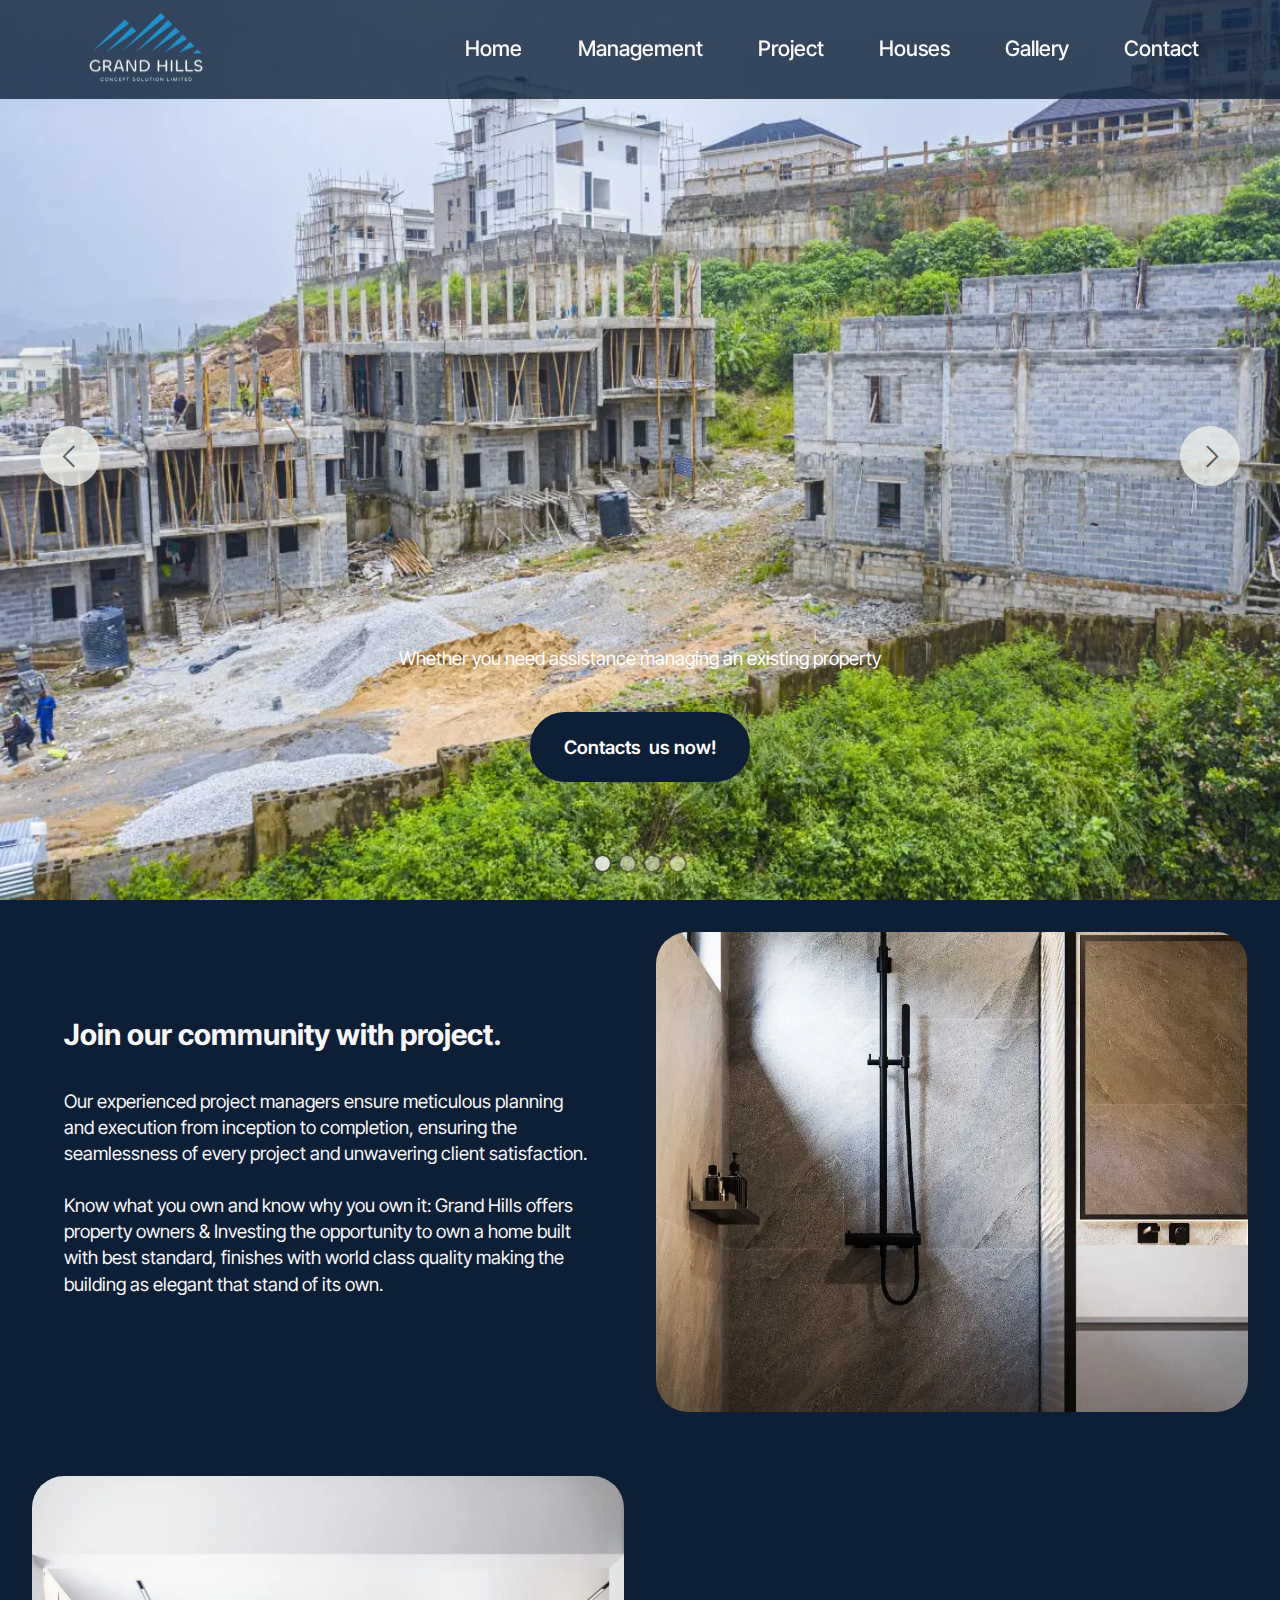
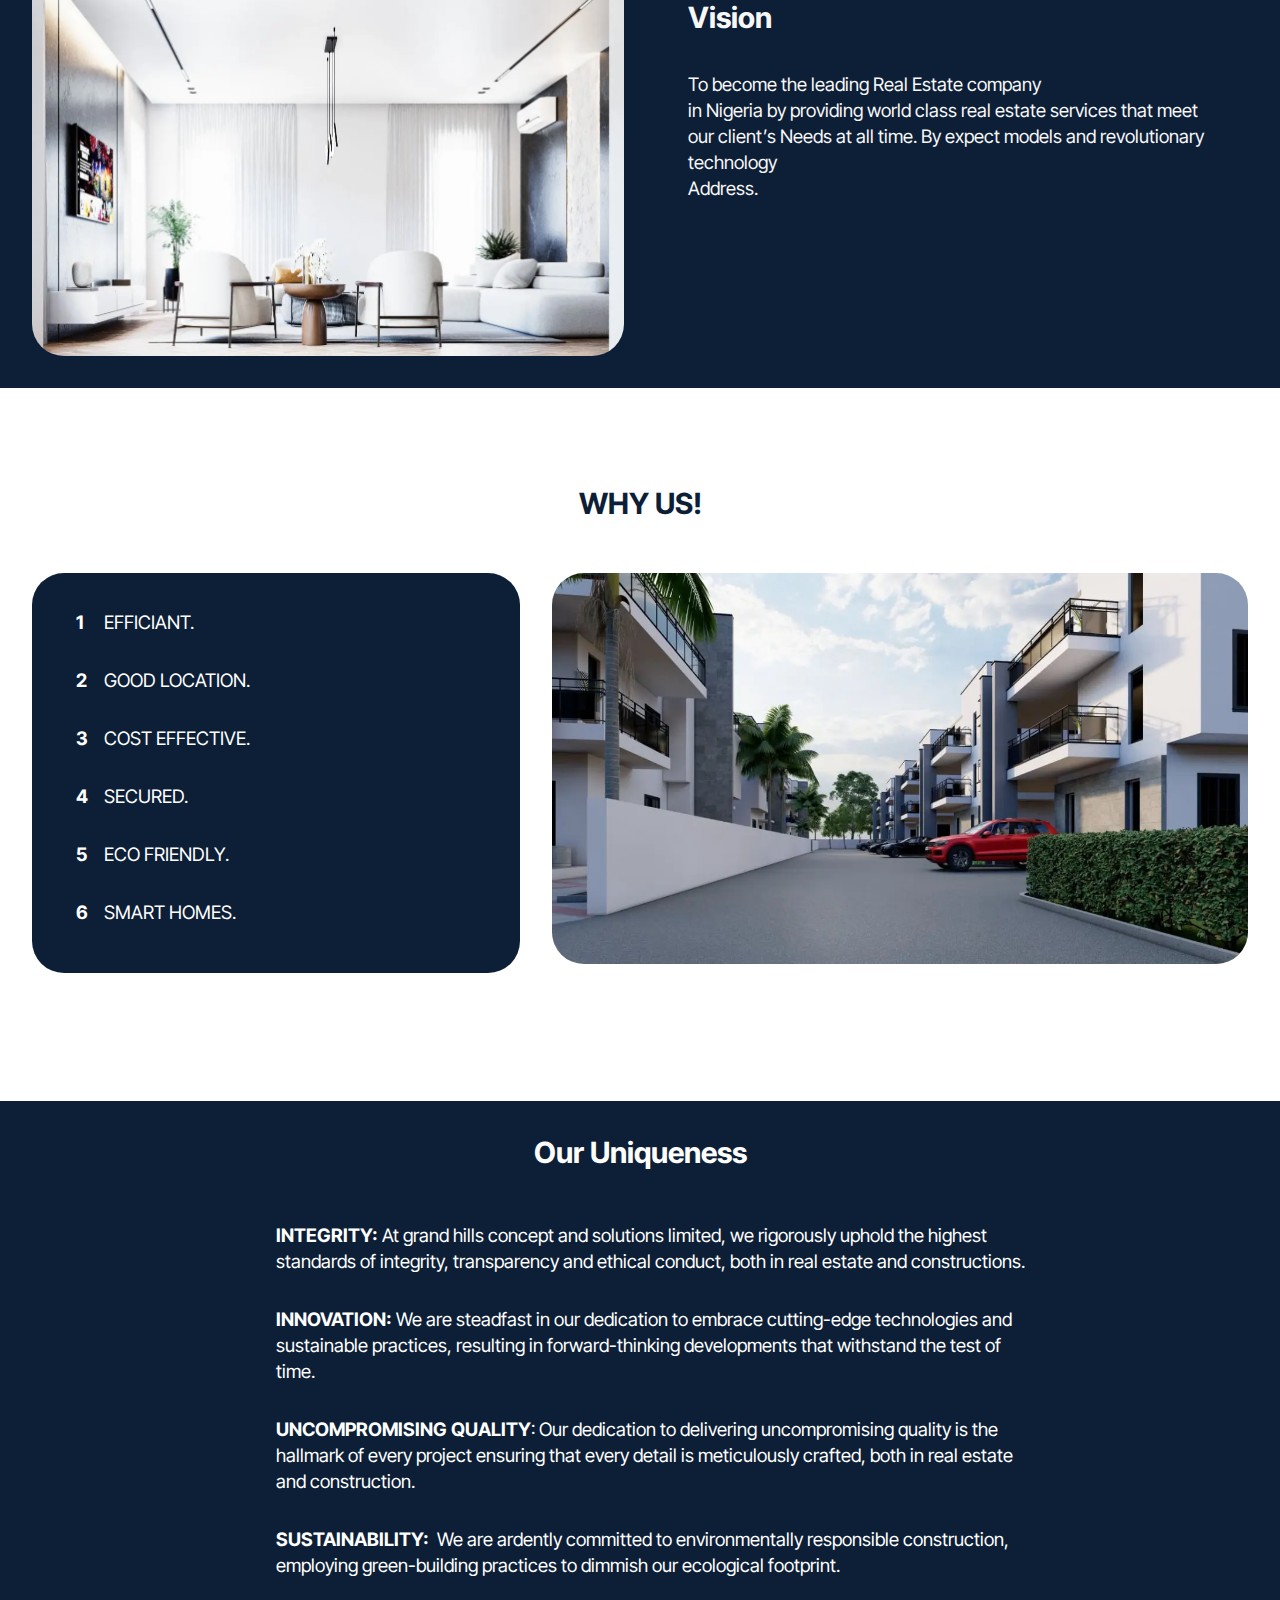
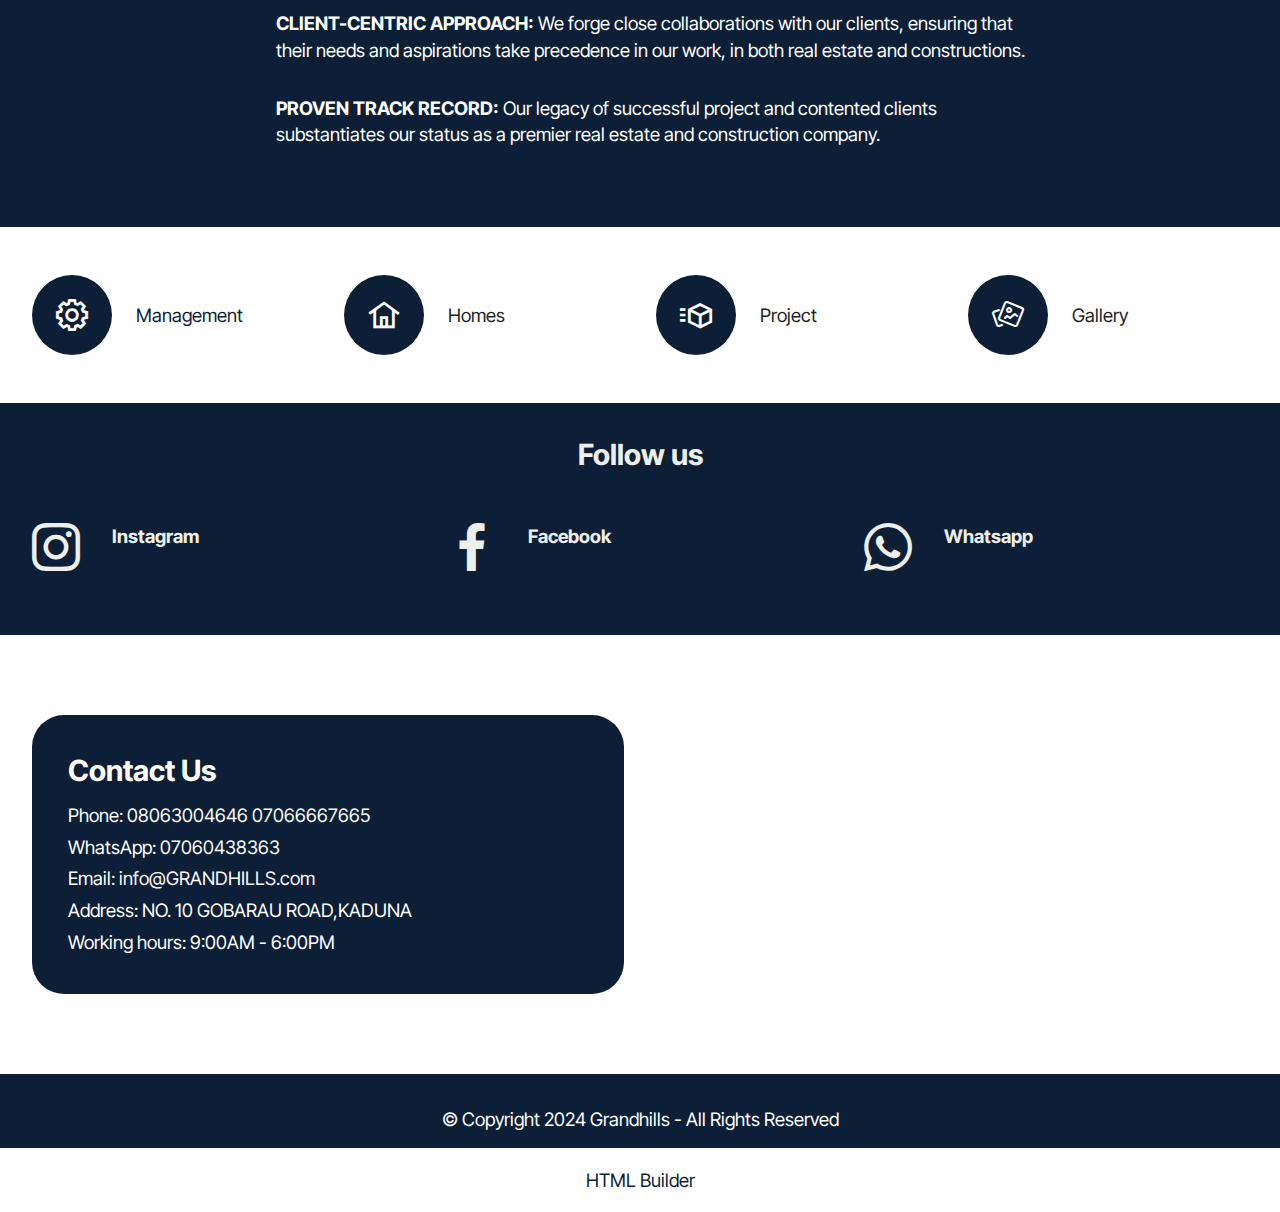
==== commit aa0ecb94: "Add files via upload" ====
--- a/index.html
+++ b/index.html
@@ -1,46 +1,49 @@
 <!DOCTYPE html>
 <html  >
 <head>
-  
+  <!-- Site made with Mobirise Website Builder v5.9.13, https://mobirise.com -->
   <meta charset="UTF-8">
   <meta http-equiv="X-UA-Compatible" content="IE=edge">
-  
+  <meta name="generator" content="Mobirise v5.9.13, mobirise.com">
   <meta name="twitter:card" content="summary_large_image"/>
-  <meta name="twitter:image:src" content="">
-  <meta property="og:image" content="">
-  <meta name="twitter:title" content="Grandhills">
+  <meta name="twitter:image:src" content="assets/images/index-meta.png">
+  <meta property="og:image" content="assets/images/index-meta.png">
+  <meta name="twitter:title" content="Grand hills">
   <meta name="viewport" content="width=device-width, initial-scale=1, minimum-scale=1">
-  <link rel="shortcut icon" href="assets/images/logo.png" type="image/x-icon">
-  <meta name="description" content="">
-  
-  
-  <title>Grandhills</title>
-  <link rel="stylesheet" href="assets/Material-Design-Icons/css/material.css">
-  <link rel="stylesheet" href="assets/icon54-v2/style.css">
+  <link rel="shortcut icon" href="assets/images/untitled-500-x-200-px-1-392x157.png" type="image/x-icon">
+  <meta name="description" content="Whether you need assistance managing an existing property or require our help in building your dream home from scratch, we have the expertise to make your vision a reality. Contact us today to get started and experience the GRANDHILLS difference!">
+  
+  
+  <title>Grand hills</title>
+  <link rel="stylesheet" href="assets/web/assets/mobirise-icons2/mobirise2.css">
+  <link rel="stylesheet" href="assets/web/assets/mobirise-icons-bold/mobirise-icons-bold.css">
   <link rel="stylesheet" href="assets/bootstrap/css/bootstrap.min.css">
   <link rel="stylesheet" href="assets/bootstrap/css/bootstrap-grid.min.css">
   <link rel="stylesheet" href="assets/bootstrap/css/bootstrap-reboot.min.css">
-  <link rel="stylesheet" href="assets/popup-overlay-plugin/style.css">
   <link rel="stylesheet" href="assets/dropdown/css/style.css">
   <link rel="stylesheet" href="assets/socicon/css/styles.css">
   <link rel="stylesheet" href="assets/theme/css/style.css">
-  <link rel="preload" href="https://fonts.googleapis.com/css?family=Jost:100,200,300,400,500,600,700,800,900,100i,200i,300i,400i,500i,600i,700i,800i,900i&display=swap" as="style" onload="this.onload=null;this.rel='stylesheet'">
-  <noscript><link rel="stylesheet" href="https://fonts.googleapis.com/css?family=Jost:100,200,300,400,500,600,700,800,900,100i,200i,300i,400i,500i,600i,700i,800i,900i&display=swap"></noscript>
-  <link rel="preload" as="style" href="assets/mobirise/css/mbr-additional.css"><link rel="stylesheet" href="assets/mobirise/css/mbr-additional.css" type="text/css">
-  
+  <link rel="preload" href="https://fonts.googleapis.com/css?family=Inter+Tight:100,200,300,400,500,600,700,800,900,100i,200i,300i,400i,500i,600i,700i,800i,900i&display=swap" as="style" onload="this.onload=null;this.rel='stylesheet'">
+  <noscript><link rel="stylesheet" href="https://fonts.googleapis.com/css?family=Inter+Tight:100,200,300,400,500,600,700,800,900,100i,200i,300i,400i,500i,600i,700i,800i,900i&display=swap"></noscript>
+  <link rel="preload" as="style" href="assets/mobirise/css/mbr-additional.css?v=YdD2ZH"><link rel="stylesheet" href="assets/mobirise/css/mbr-additional.css?v=YdD2ZH" type="text/css">
+
   
   
   
 </head>
 <body>
   
-  <section data-bs-version="5.1" class="menu menu3 cid-tCZkzXMl2Q" once="menu" id="menu3-3">
+  <section data-bs-version="5.1" class="menu menu3 cid-u51NQczaV2" once="menu" id="menu3-4">
     
     <nav class="navbar navbar-dropdown navbar-fixed-top navbar-expand-lg">
-        <div class="container">
+        <div class="container-fluid">
             <div class="navbar-brand">
-                
-                <span class="navbar-caption-wrap"><a class="navbar-caption text-primary display-7" href="#">GRANDHILLS</a></span>
+                <span class="navbar-logo">
+                    <a href="https://grandhills.com">
+                        <img src="assets/images/untitled-500-x-200-px-1-392x157.webp" alt="" style="height: 4.9rem;">
+                    </a>
+                </span>
+                
             </div>
             <button class="navbar-toggler" type="button" data-toggle="collapse" data-bs-toggle="collapse" data-target="#navbarSupportedContent" data-bs-target="#navbarSupportedContent" aria-controls="navbarNavAltMarkup" aria-expanded="false" aria-label="Toggle navigation">
                 <div class="hamburger">
@@ -51,259 +54,343 @@
                 </div>
             </button>
             <div class="collapse navbar-collapse" id="navbarSupportedContent">
-                <ul class="navbar-nav nav-dropdown nav-right" data-app-modern-menu="true">
-                    <li class="nav-item"><a class="nav-link link text-black display-4" href="#">
-                            About us</a></li>
-                    <li class="nav-item"><a class="nav-link link text-black display-4" href="#">
-                            Services</a></li>
-                    <li class="nav-item"><a class="nav-link link text-black display-4" href="#">Contacts</a>
-                    </li>
-                </ul>
-                <div class="icons-menu">
-                    <a class="iconfont-wrapper" href="#" target="_blank">
-                        <span class="p-2 mbr-iconfont socicon-facebook socicon"></span>
-                    </a>
-                    <a class="iconfont-wrapper" href="#" target="_blank">
-                        <span class="p-2 mbr-iconfont socicon-twitter socicon"></span>
-                    </a>
-                    <a class="iconfont-wrapper" href="#" target="_blank">
-                        <span class="p-2 mbr-iconfont socicon-instagram socicon"></span>
-                    </a>
-                    
-                </div>
+                <ul class="navbar-nav nav-dropdown nav-right" data-app-modern-menu="true"><li class="nav-item"><a class="nav-link link text-white display-4" href="index.html">Home</a></li>
+                    <li class="nav-item"><a class="nav-link link text-white display-4" href="page5.html">Management</a></li><li class="nav-item"><a class="nav-link link text-white display-4" href="page4.html">Project</a></li><li class="nav-item"><a class="nav-link link text-white display-4" href="page3.html">Houses</a></li><li class="nav-item"><a class="nav-link link text-white display-4" href="page2.html">Gallery</a></li>
+                    <li class="nav-item"><a class="nav-link link text-white display-4" href="index.html#contacts02-b">Contact&nbsp;</a>
+                    </li></ul>
+                
                 
             </div>
         </div>
     </nav>
 </section>
 
-<section data-bs-version="5.1" class="header9 cid-tCZlH5e1I0" id="header9-e">
-
-    
-
-    
-    
-
-    <div class="text-center container">
+<section data-bs-version="5.1" class="slider3 cid-u5AWNNVlQN mbr-fullscreen" id="slider03-1g">
+    
+    <div class="carousel slide carousel-fade" id="u5BdtFp4Kr" data-ride="carousel" data-bs-ride="carousel" data-interval="3000" data-bs-interval="3000">
+        <ol class="carousel-indicators">
+            <li data-slide-to="0" data-bs-slide-to="0" class="active" data-target="#u5BdtFp4Kr" data-bs-target="#u5BdtFp4Kr"></li>
+            <li data-slide-to="1" data-bs-slide-to="1" data-target="#u5BdtFp4Kr" data-bs-target="#u5BdtFp4Kr"></li>
+            <li data-slide-to="2" data-bs-slide-to="2" data-target="#u5BdtFp4Kr" data-bs-target="#u5BdtFp4Kr"></li><li data-slide-to="3" data-bs-slide-to="3" data-target="#u5BdtFp4Kr" data-bs-target="#u5BdtFp4Kr"></li>
+        </ol>
+        <div class="carousel-inner">
+            
+            <div class="carousel-item slider-image item active">
+                <div class="item-wrapper">
+                    <img class="d-block w-100" src="assets/images/tri-19-1200x799.webp" alt="" data-slide-to="0" data-bs-slide-to="0">
+                    
+                    <div class="carousel-caption">
+                        
+                        <p class="mbr-section-text mbr-fonts-style mb-4 display-7">Whether you need assistance managing an existing property</p>
+                        <div class="mbr-section-btn mb-5"><a class="btn btn-primary display-7" href="index.html#contacts02-b">Contacts&nbsp; us now!</a></div>     
+                    </div>
+                </div>
+            </div><div class="carousel-item slider-image item">
+                <div class="item-wrapper">
+                    <img class="d-block w-100" src="assets/images/tri-21-1187x791.webp" alt="" data-slide-to="1" data-bs-slide-to="1">
+                    
+                    <div class="carousel-caption">
+                        
+                        <p class="mbr-section-text mbr-fonts-style mb-4 display-7"> or require our help in building your dream home from scratch</p>
+                        <div class="mbr-section-btn mb-5"><a class="btn btn-primary display-7" href="index.html#contacts02-b">Contacts  us now!</a></div>     
+                    </div>
+                </div>
+            </div>
+            <div class="carousel-item slider-image item">
+                <div class="item-wrapper">
+                    <img class="d-block w-100" src="assets/images/screenshot-2024-02-26-at-00-04-50-powerpoint-presentation-plot-1233-mabushi.pdf-883x495.webp" alt="">
+                    
+                    <div class="carousel-caption">
+                        
+                        <p class="mbr-section-text mbr-fonts-style mb-4 display-7">We have the expertise to make your vision a reality.&nbsp;</p>
+                        <div class="mbr-section-btn mb-5"><a class="btn btn-primary display-7" href="index.html#contacts02-b">Contacts  us now!</a></div>     
+                    </div>
+                </div>
+            </div><div class="carousel-item slider-image item">
+                <div class="item-wrapper">
+                    <img class="d-block w-100" src="assets/images/photo-2024-02-22-15-35-47-1280x720.webp" alt="" data-slide-to="3" data-bs-slide-to="4">
+                    
+                    <div class="carousel-caption">
+                        
+                        <p class="mbr-section-text mbr-fonts-style mb-4 display-7">Contact us today to get started and experience the GRANDHILLS difference!</p>
+                        <div class="mbr-section-btn mb-5"><a class="btn btn-primary display-7" href="index.html#contacts02-b">Get Contacts  us now!</a></div>     
+                    </div>
+                </div>
+            </div>
+        </div>
+        <a class="carousel-control carousel-control-prev" role="button" data-slide="prev" data-bs-slide="prev" href="#u5BdtFp4Kr">
+            <span class="mobi-mbri mobi-mbri-arrow-prev" aria-hidden="true"></span>
+            <span class="sr-only visually-hidden">Previous</span>
+        </a>
+        <a class="carousel-control carousel-control-next" role="button" data-slide="next" data-bs-slide="next" href="#u5BdtFp4Kr">
+            <span class="mobi-mbri mobi-mbri-arrow-next" aria-hidden="true"></span>
+            <span class="sr-only visually-hidden">Next</span>
+        </a>
+    </div>
+</section>
+
+<section data-bs-version="5.1" class="features38 cid-u51L0KjlME" id="features038-2">
+    
+
+    
+    
+
+    <div class="container">
         <div class="row justify-content-center">
-            <div class="col-md-12 col-lg-9">
-                <div class="image-wrap mb-4">
-                    <img src="assets/images/screenshot-2023-05-01-at-08.43.12-1188x505.png" alt="">
-                </div>
-                
-                <p class="mbr-text mbr-fonts-style display-4">Whether you need assistance managing an existing property or require our help in building your dream home from scratch, we have the expertise to make your vision a reality. Contact us today to get started and experience the GRANDHILLS difference!<br></p>
-                <div class="mbr-section-btn mt-3"><a class="btn btn-primary display-4" href="tel:08063004646"><span class="mdi-communication-call mbr-iconfont mbr-iconfont-btn"></span>CALL&nbsp;</a>
-                    <a class="btn btn-primary-outline display-4" href="https://wa.me/08063004646"><span class="socicon socicon-whatsapp mbr-iconfont mbr-iconfont-btn"></span>WHATSAPP</a></div>
-            </div>
-        </div>
-    </div>
-</section>
-
-<section data-bs-version="5.1" class="features13 cid-tCZlCqbX0L" id="features14-d">
-    
-
+            <div class="col-12 col-md-12 col-lg">
+                <div class="text-wrapper align-left">
+                    <h1 class="mbr-section-title mbr-fonts-style mb-4 display-5"><strong>Join our community with project.</strong></h1>
+                    <p class="mbr-text align-left mbr-fonts-style mb-4 display-7">Our experienced project managers ensure meticulous planning and execution from inception to completion, ensuring the seamlessness of every project and unwavering client satisfaction.<br><br>Know what you own and know why you own it: Grand Hills offers property owners &amp; Investing the opportunity to own a home built with best standard, finishes with world class quality making the building as elegant that stand of its own.</p>
+                    
+                </div>
+            </div>
+            <div class="col-12 col-md-12 col-lg-6 image-wrapper">
+                <img class="w-100" src="assets/images/photo-2024-02-23-00-00-9-848x1280.webp" alt="">
+            </div>
+        </div>
+        <div class="row row-reverse justify-content-center">
+
+            <div class="col-12 col-md-12 col-lg">
+                <div class="text-wrapper align-left">
+                    <h1 class="mbr-section-title mbr-fonts-style mb-4 display-5"><strong>Vision</strong></h1>
+                    <p class="mbr-text align-left mbr-fonts-style mb-4 display-7">To become the leading Real Estate company
+<br>in Nigeria by providing world class real estate services that meet our client’s Needs at all time. By expect models and revolutionary technology<br>Address.</p>
+                    
+                </div>
+            </div>
+            <div class="col-12 col-md-12 col-lg-6 image-wrapper">
+                <img class="w-100" src="assets/images/photo-2024-02-22-11-50-56-1187x1046.webp" alt="">
+            </div>
+        </div>
+        
+    </div>
+</section>
+
+<section data-bs-version="5.1" class="features030 cid-u51LiIZLJm" id="features030-3">
+    
     
     
     <div class="container">
-        <div class="row">
+        <div class="row justify-content-center">
+            <div class="col-md-12 content-head mb-5">
+                <h1 class="mbr-section-title mbr-fonts-style mb-0 display-5"><strong>WHY US!</strong></h1>
+                
+            </div>
+        </div>
+        <div class="row justify-content-center  blockContent">
+            <div class="col-12 col-lg">
+                <div class="item-wrapper align-left">
+                    <div class="mbr-text counter-container mbr-fonts-style display-7">
+                        <ol>
+                            <li>EFFICIANT.</li>
+                            <li>GOOD LOCATION.</li>
+                            <li>COST EFFECTIVE.</li><li>SECURED.</li><li>ECO FRIENDLY.</li><li>SMART HOMES.</li>
+                        </ol>
+                    </div>
+                </div>
+            </div>
+            <div class="col-12 col-lg-7">
+                <div class="image-wrapper mb-4">
+                    <img class="w-100" src="assets/images/photo-2024-02-22-23-58-3-1187x668.webp" alt="">
+                </div>
+            </div>
+
+        </div>
+    </div>
+</section>
+
+<section data-bs-version="5.1" class="article17 cid-u5Ba6JWxob" id="article17-1i">
+  
+
+  <div class="container">
+    <div class="row justify-content-center">
+      <div class="counter-container col-md-12 col-lg-8">
+        <div class="row mb-5 justify-content-center">
+          <div class="col-12 content-head">
+            <h3 class="mbr-section-title mbr-fonts-style align-center mb-0 display-5">
+              <strong>Our Uniqueness</strong></h3>
+            
+          </div>
+        </div>
+        <div class="mbr-text mbr-fonts-style display-7">
+          <ol>
+            <li><strong>INTEGRITY:</strong> At grand hills concept and solutions limited, we rigorously uphold the highest standards of integrity, transparency and ethical conduct, both in real estate and constructions.
+</li><li><strong>INNOVATION:</strong> We are steadfast in our dedication to embrace cutting-edge technologies and sustainable practices, resulting in forward-thinking developments that withstand the test of time.
+</li><li><strong>UNCOMPROMISING QUALITY</strong>: Our dedication to delivering uncompromising quality is the hallmark of every project ensuring that every detail is meticulously crafted, both in real estate and construction.
+</li><li><strong>SUSTAINABILITY:&nbsp;</strong>&nbsp;We are ardently committed to environmentally responsible construction, employing green-building practices to dimmish our ecological footprint.
+</li><li><strong>CLIENT-CENTRIC APPROACH:&nbsp;</strong>We forge close collaborations with our clients, ensuring that their needs and aspirations take precedence in our work, in both real estate and constructions.
+</li><li><strong>PROVEN TRACK RECORD:</strong>&nbsp;Our legacy of successful project and contented clients substantiates our status as a premier real estate and construction company.</li>
+          </ol>
+          <ol>
+          </ol>
+        </div>
+      </div>
+    </div>
+  </div>
+</section>
+
+<section data-bs-version="5.1" class="features034 cid-u5B7rNtg0V" id="features034-1h">	
+    
+
+	
+	
+	<div class="container">
+		<div class="row justify-content-center">
+			<div class="col-12 content-head">
+				
+			</div>
+		</div>
+		<div class="row">
+			<div class="item features-without-image col-12 col-lg-3 active">
+				<div class="item-wrapper">
+					<div class="iconfont-wrapper">
+						<a href="management.html"><span class="mbr-iconfont mobi-mbri-setting mobi-mbri"></span></a>
+					</div>
+					<div class="card-box">
+						<h4 class="card-title mbr-fonts-style mb-0 display-7"><a href="page5.html" class="text-primary">Management</a></h4>
+						
+					</div>
+				</div>
+			</div><div class="item features-without-image col-12 col-lg-3">
+				<div class="item-wrapper">
+					<div class="iconfont-wrapper">
+						<a href="homes.html"><span class="mbr-iconfont mobi-mbri-home mobi-mbri"></span></a>
+					</div>
+					<div class="card-box">
+						<h4 class="card-title mbr-fonts-style mb-0 display-7">Homes</h4>
+						
+					</div>
+				</div>
+			</div>
+			<div class="item features-without-image col-12 col-lg-3">
+				<div class="item-wrapper">
+					<div class="iconfont-wrapper">
+						<a href="project.html"><span class="mbr-iconfont mobi-mbri-delivery mobi-mbri"></span></a>
+					</div>
+					<div class="card-box">
+						<h4 class="card-title mbr-fonts-style mb-0 display-7">Project</h4>
+						
+					</div>
+				</div>
+			</div><div class="item features-without-image col-12 col-lg-3">
+				<div class="item-wrapper">
+					<div class="iconfont-wrapper">
+						<a href="gallery.html"><span class="mbr-iconfont mbrib-image-gallery"></span></a>
+					</div>
+					<div class="card-box">
+						<h4 class="card-title mbr-fonts-style mb-0 display-7">Gallery</h4>
+						
+					</div>
+				</div>
+			</div>
+		</div>
+	</div>
+</section>
+
+<section data-bs-version="5.1" class="social02 cid-u5cEL2mGan" id="social02-f">
+	
+
+	
+	
+	<div class="container">
+		<div class="row justify-content-center">
+			<div class="col-12 content-head">
+				<div class="mb-5">
+					<h5 class="mbr-section-title mbr-fonts-style align-center mb-0 display-5">
+						<strong>Follow us</strong>
+					</h5>
+					
+				</div>
+			</div>
+		</div>
+		<div class="row">
+			<div class="item features-without-image col-12 col-md-6 col-lg-4">
+				<div class="item-wrapper">
+					<span class="mbr-iconfont m-auto socicon-instagram socicon" style="color: rgb(237, 239, 235); fill: rgb(237, 239, 235);"></span>
+					<div class="card-box">
+						<h4 class="card-title mbr-fonts-style mb-1 display-7">
+							<strong>Instagram</strong>
+						</h4>
+						
+					</div>
+				</div>
+			</div>
+			
+			
+			
+			<div class="item features-without-image col-12 col-md-6 col-lg-4">
+				<div class="item-wrapper">
+					<span class="mbr-iconfont m-auto socicon-facebook socicon" style="color: rgb(237, 239, 235); fill: rgb(237, 239, 235);"></span>
+					<div class="card-box">
+						<h4 class="card-title mbr-fonts-style mb-1 display-7"><strong>Facebook</strong></h4>
+						
+					</div>
+				</div>
+			</div>
+			<div class="item features-without-image col-12 col-md-6 col-lg-4">
+				<div class="item-wrapper">
+					<a href="https://wa.me/07060438363"><span class="mbr-iconfont m-auto socicon-whatsapp socicon" style="color: rgb(237, 239, 235); fill: rgb(237, 239, 235);"></span></a>
+					<div class="card-box">
+						<h4 class="card-title mbr-fonts-style mb-1 display-7"><strong>Whatsapp</strong></h4>
+						
+					</div>
+				</div>
+			</div>
+		</div>
+	</div>
+</section>
+
+<section data-bs-version="5.1" class="contacts02 map1 cid-u5cb8fUXR6" id="contacts02-b">
+
+    
+
+    
+    <div class="container">
+        <div class="row justify-content-center">
+            <div class="col-12 content-head">
+                
+            </div>
+        </div>
+        <div class="row justify-content-center">
+            <div class="card col-12 col-md-12 col-lg-6">
+                <div class="card-wrapper">
+                    <div class="text-wrapper">
+                        <h5 class="cardTitle mbr-fonts-style mb-2 display-5">
+                            <strong>Contact Us</strong>
+                        </h5>
+                        <ul class="list mbr-fonts-style display-7">
+                            <li class="mbr-text item-wrap">Phone: <a href="tel:08063004646" class="text-white">08063004646</a>&nbsp;<a href="tel:07066667665" class="text-white">07066667665</a></li><a href="tel:07066667665" class="text-primary">
+                            </a><li class="mbr-text item-wrap">WhatsApp: <a href="https://wa.me/07060438363" class="text-white">07060438363</a>&nbsp;<a href="sms:09098981404" class="text-primary">09098981404</a></li>
+                            <li class="mbr-text item-wrap">Email: <a href="mailto:info@site.com" class="text-white">info@GRANDHILLS.com</a></li>
+                            <li class="mbr-text item-wrap">Address: NO. 10 GOBARAU ROAD,KADUNA</li>
+                            <li class="mbr-text item-wrap">Working hours: 9:00AM - 6:00PM</li>
+                        </ul>
+                    </div>
+                </div>
+            </div>
+            <div class="map-wrapper col-md-12 col-lg-6">
+                <div class="google-map"><iframe frameborder="0" style="border:0" src="https://www.google.com/maps/embed/v1/place?key=AIzaSyAtXm0x23nRCgazjDV2Kl3GTHRP411ougQ&amp;q=No.10 gobarau road,kaduna/grandhills  estated" allowfullscreen=""></iframe></div>
+            </div>
+        </div>
+    </div>
+</section>
+
+<section data-bs-version="5.1" class="footer4 cid-u5cEv1zpLn" once="footers" id="footer04-d">
+
+    
+
+    
+
+    <div class="container">
+        <div class="media-container-row align-center mbr-white">
             <div class="col-12">
-                <h3 class="mbr-section-title align-center mb-4 mbr-fonts-style display-2"><strong>Why Us</strong></h3>
-            </div>
-            <div class="card col-12 col-md-4 col-lg-2 p-3">
-                <div class="card-wrapper">
-                    <div class="card-box align-center">
-                        <span class="mbr-iconfont icon54-v2-done-house"></span>
-                        <h4 class="card-title align-center mbr-black mbr-fonts-style display-7"><strong>EFFICIENT</strong></h4>
-                    </div>
-                </div>
-            </div>
-            <div class="card p-3 col-12 col-md-4 col-lg-2">
-                <div class="card-wrapper">
-                    <div class="card-box align-center">
-                        <span class="mbr-iconfont icon54-v2-house-location"></span>
-                        <h4 class="card-title align-center mbr-black mbr-fonts-style display-7">
-                            <strong>GOOD LOCATIONS</strong></h4>
-                    </div>
-                </div>
-            </div>
-            <div class="card p-3 col-12 col-md-4 col-lg-2">
-                <div class="card-wrapper">
-                    <div class="card-box align-center">
-                        <span class="mbr-iconfont icon54-v2-dollar-house"></span>
-                        <h4 class="card-title align-center mbr-black mbr-fonts-style display-7"><strong>COST EFFECTIVE</strong></h4>
-                    </div>
-                </div>
-            </div>
-            <div class="card p-3 col-12 col-md-4 col-lg-2">
-                <div class="card-wrapper">
-                    <div class="card-box align-center">
-                        <span class="mbr-iconfont icon54-v2-house-key-3"></span>
-                        <h4 class="card-title align-center mbr-black mbr-fonts-style display-7"><strong>SECURED</strong></h4>
-                    </div>
-                </div>
-            </div>
-            <div class="card p-3 col-12 col-md-4 col-lg-2">
-                <div class="card-wrapper">
-                    <div class="card-box align-center">
-                        <span class="mbr-iconfont icon54-v2-eco-house"></span>
-                        <h4 class="card-title align-center mbr-black mbr-fonts-style display-7">
-                            <strong>ECO FRIENDLY</strong></h4>
-                    </div>
-                </div>
-            </div>
-            <div class="card p-3 col-12 col-md-4 col-lg-2">
-                <div class="card-wrapper">
-                    <div class="card-box align-center">
-                        <span class="mbr-iconfont icon54-v2-globe-house"></span>
-                        <h4 class="card-title align-center mbr-black mbr-fonts-style display-7"><strong>SMART HOME</strong></h4>
-                    </div>
-                </div>
-            </div>
-        </div>
-    </div>
-</section>
-
-<section data-bs-version="5.1" class="image2 cid-tCZrEUdw7G" id="image2-g">
-    
-
-    
-    
-
-    <div class="container">
-        <div class="row align-items-center">
-            <div class="col-12 col-lg-4">
-                <div class="image-wrapper">
-                    <img src="assets/images/undraw-select-house-re-s1j9.svg" alt="">
-                    
-                </div>
-            </div>
-            <div class="col-12 col-lg">
-                <div class="text-wrapper">
-                    <h3 class="mbr-section-title mbr-fonts-style mb-3 display-5">Know what you own and know why you own it</h3>
-                    <p class="mbr-text mbr-fonts-style display-7">Grand Hills offers property owners &amp; Investing the opportunity to own a home built with best standard, finishes with world class quality making the building as elegant that stand of its own.</p>
-                </div>
-            </div>
-        </div>
-    </div>
-</section>
-
-<section data-bs-version="5.1" class="image2 cid-tCZt12Lq6r" id="image2-h">
-    
-
-    
-    
-
-    <div class="container">
-        <div class="row align-items-center">
-            <div class="col-12 col-lg-4">
-                <div class="image-wrapper">
-                    <img src="assets/images/undraw-best-place-re-lne9.svg" alt="">
-                    
-                </div>
-            </div>
-            <div class="col-12 col-lg">
-                <div class="text-wrapper">
-                    <h3 class="mbr-section-title mbr-fonts-style mb-3 display-5">Vision</h3>
-                    <p class="mbr-text mbr-fonts-style display-7">To become the leading Real Estate company<br>in Nigeria by providing world class real estate services that meet our client’s Needs at all time. By expect models and revolutionary technology</p>
-                </div>
-            </div>
-        </div>
-    </div>
-</section>
-
-<section data-bs-version="5.1" class="footer6 cid-tCZqCdG75u" once="footers" id="footer6-f">
-
-    
-
-    
-
-    <div class="container">
-        <div class="row content mbr-white">
-            <div class="col-12 col-md-3 mbr-fonts-style display-7">
-                <h5 class="mbr-section-subtitle mbr-fonts-style mb-2 display-7">
-                    <strong>Address</strong>
-                </h5>
-                <p class="mbr-text mbr-fonts-style display-7">No. 10 Gobarau Road, Kaduna</p> <br>
-                <h5 class="mbr-section-subtitle mbr-fonts-style mb-2 mt-4 display-7">
-                    <strong>Contacts</strong>
-                </h5>
-                <p class="mbr-text mbr-fonts-style mb-4 display-7">
-                    Email: <a href="mailto:info@grandhills.com" class="text-primary">info@grandhills.com</a><br>Phone Numbers<br><a href="tel:08063004646" class="text-primary">08063004646</a><br><a href="tel:07066667665" class="text-primary">07066667665</a><br> <a href="tel:0706043 8363" class="text-primary">0706043 8363</a> <br><a href="tel:09098981404" class="text-primary">09098981404</a><br></p>
-            </div>
-            <div class="col-12 col-md-3 mbr-fonts-style display-7">
-                <h5 class="mbr-section-subtitle mbr-fonts-style mb-2 display-7">
-                    <strong>Links</strong>
-                </h5>
-                <ul class="list mbr-fonts-style mb-4 display-4">
-                    <li class="mbr-text item-wrap"><br></li>
-                </ul>
-                <h5 class="mbr-section-subtitle mbr-fonts-style mb-2 mt-5 display-7">
-                    <strong>Feedback</strong>
-                </h5>
-                <p class="mbr-text mbr-fonts-style mb-4 display-7">
-                    Please send us your ideas, bug reports, suggestions! Any feedback would be appreciated.
+                <p class="mbr-text mb-0 mbr-fonts-style display-7">
+                    © Copyright 2024 Grandhills - All Rights Reserved
                 </p>
             </div>
-            <div class="col-12 col-md-6">
-                <div class="google-map"><iframe frameborder="0" style="border:0" src="https://www.google.com/maps/embed/v1/place?key=AIzaSyCNveGQ9bfpKFwWzQLLftrR9hNiHwdqQG8&amp;q=No. 10 Gobarau Road, Kaduna" allowfullscreen=""></iframe></div>
-            </div>
-            <div class="col-md-6">
-                <div class="social-list align-left">
-                    <div class="soc-item">
-                        <a href="https://twitter.com/mobirise" target="_blank">
-                            <span class="socicon-twitter socicon mbr-iconfont mbr-iconfont-social"></span>
-                        </a>
-                    </div>
-                    <div class="soc-item">
-                        <a href="https://www.facebook.com/pages/Mobirise/1616226671953247" target="_blank">
-                            <span class="socicon-facebook socicon mbr-iconfont mbr-iconfont-social"></span>
-                        </a>
-                    </div>
-                    <div class="soc-item">
-                        <a href="https://www.youtube.com/c/mobirise" target="_blank">
-                            <span class="socicon-youtube socicon mbr-iconfont mbr-iconfont-social"></span>
-                        </a>
-                    </div>
-                    <div class="soc-item">
-                        <a href="https://instagram.com/mobirise" target="_blank">
-                            <span class="socicon-instagram socicon mbr-iconfont mbr-iconfont-social"></span>
-                        </a>
-                    </div>
-                    <div class="soc-item">
-                        <a href="https://plus.google.com/u/0/+Mobirise" target="_blank">
-                            <span class="socicon-googleplus socicon mbr-iconfont mbr-iconfont-social"></span>
-                        </a>
-                    </div>
-                    <div class="soc-item">
-                        <a href="https://www.behance.net/Mobirise" target="_blank">
-                            <span class="socicon-behance socicon mbr-iconfont mbr-iconfont-social"></span>
-                        </a>
-                    </div>
-                </div>
-            </div>
-        </div>
-        <div class="footer-lower">
-            <div class="media-container-row">
-                <div class="col-sm-12">
-                    <hr>
-                </div>
-            </div>
-            <div class="col-sm-12 copyright pl-0">
-                <p class="mbr-text mbr-fonts-style mbr-white display-7">
-                    © Copyright 2023 Grandhills - All Rights Reserved
-                </p>
-            </div>
-        </div>
-    </div>
-</section>
-
-
-<script src="assets/bootstrap/js/bootstrap.bundle.min.js"></script>
-  <script src="assets/smoothscroll/smooth-scroll.js"></script>
-  <script src="assets/ytplayer/index.js"></script>
-  <script src="assets/dropdown/js/navbar-dropdown.js"></script>
-  <script src="assets/theme/js/script.js"></script>
-  
+        </div>
+    </div>
+</section><section class="display-7" style="padding: 0;align-items: center;justify-content: center;flex-wrap: wrap;    align-content: center;display: flex;position: relative;height: 4rem;"><a href="https://mobiri.se/1267551" style="flex: 1 1;height: 4rem;position: absolute;width: 100%;z-index: 1;"><img alt="" style="height: 4rem;" src="[data-uri]"></a><p style="margin: 0;text-align: center;" class="display-7">&#8204;</p><a style="z-index:1" href="https://mobirise.com/html-builder.html">HTML Builder</a></section><script src="assets/bootstrap/js/bootstrap.bundle.min.js"></script>  <script src="assets/smoothscroll/smooth-scroll.js"></script>  <script src="assets/ytplayer/index.js"></script>  <script src="assets/dropdown/js/navbar-dropdown.js"></script>  <script src="assets/theme/js/script.js"></script>  
   
   
 </body>
--- a/assets/web/assets/mobirise-icons2/mobirise2.css
+++ b/assets/web/assets/mobirise-icons2/mobirise2.css
@@ -0,0 +1,498 @@
+@font-face {
+  font-family: 'Moririse2';
+  font-display: swap;
+  src:  url('mobirise2.eot?f2bix4');
+  src:  url('mobirise2.eot?f2bix4#iefix') format('embedded-opentype'),
+    url('mobirise2.ttf?f2bix4') format('truetype'),
+    url('mobirise2.woff?f2bix4') format('woff'),
+    url('mobirise2.svg?f2bix4#mobirise2') format('svg');
+  font-weight: normal;
+  font-style: normal;
+}
+
+[class^="mobi-"], [class*=" mobi-"] {
+  /* use !important to prevent issues with browser extensions that change fonts */
+  font-family: 'Moririse2' !important;
+  speak: none;
+  font-style: normal;
+  font-weight: normal;
+  font-variant: normal;
+  text-transform: none;
+  line-height: 1;
+
+  /* Better Font Rendering =========== */
+  -webkit-font-smoothing: antialiased;
+  -moz-osx-font-smoothing: grayscale;
+}
+
+.mobi-mbri-add-submenu:before {
+  content: "\e900";
+}
+.mobi-mbri-alert:before {
+  content: "\e901";
+}
+.mobi-mbri-align-center:before {
+  content: "\e902";
+}
+.mobi-mbri-align-justify:before {
+  content: "\e903";
+}
+.mobi-mbri-align-left:before {
+  content: "\e904";
+}
+.mobi-mbri-align-right:before {
+  content: "\e905";
+}
+.mobi-mbri-android:before {
+  content: "\e906";
+}
+.mobi-mbri-apple:before {
+  content: "\e907";
+}
+.mobi-mbri-arrow-down:before {
+  content: "\e908";
+}
+.mobi-mbri-arrow-next:before {
+  content: "\e909";
+}
+.mobi-mbri-arrow-prev:before {
+  content: "\e90a";
+}
+.mobi-mbri-arrow-up:before {
+  content: "\e90b";
+}
+.mobi-mbri-bold:before {
+  content: "\e90c";
+}
+.mobi-mbri-bookmark:before {
+  content: "\e90d";
+}
+.mobi-mbri-bootstrap:before {
+  content: "\e90e";
+}
+.mobi-mbri-briefcase:before {
+  content: "\e90f";
+}
+.mobi-mbri-browse:before {
+  content: "\e910";
+}
+.mobi-mbri-bulleted-list:before {
+  content: "\e911";
+}
+.mobi-mbri-calendar:before {
+  content: "\e912";
+}
+.mobi-mbri-camera:before {
+  content: "\e913";
+}
+.mobi-mbri-cart-add:before {
+  content: "\e914";
+}
+.mobi-mbri-cart-full:before {
+  content: "\e915";
+}
+.mobi-mbri-cash:before {
+  content: "\e916";
+}
+.mobi-mbri-change-style:before {
+  content: "\e917";
+}
+.mobi-mbri-chat:before {
+  content: "\e918";
+}
+.mobi-mbri-clock:before {
+  content: "\e919";
+}
+.mobi-mbri-close:before {
+  content: "\e91a";
+}
+.mobi-mbri-cloud:before {
+  content: "\e91b";
+}
+.mobi-mbri-code:before {
+  content: "\e91c";
+}
+.mobi-mbri-contact-form:before {
+  content: "\e91d";
+}
+.mobi-mbri-credit-card:before {
+  content: "\e91e";
+}
+.mobi-mbri-cursor-click:before {
+  content: "\e91f";
+}
+.mobi-mbri-cust-feedback:before {
+  content: "\e920";
+}
+.mobi-mbri-database:before {
+  content: "\e921";
+}
+.mobi-mbri-delivery:before {
+  content: "\e922";
+}
+.mobi-mbri-desktop:before {
+  content: "\e923";
+}
+.mobi-mbri-devices:before {
+  content: "\e924";
+}
+.mobi-mbri-down:before {
+  content: "\e925";
+}
+.mobi-mbri-download-2:before {
+  content: "\e926";
+}
+.mobi-mbri-download:before {
+  content: "\e927";
+}
+.mobi-mbri-drag-n-drop-2:before {
+  content: "\e928";
+}
+.mobi-mbri-drag-n-drop:before {
+  content: "\e929";
+}
+.mobi-mbri-edit-2:before {
+  content: "\e92a";
+}
+.mobi-mbri-edit:before {
+  content: "\e92b";
+}
+.mobi-mbri-error:before {
+  content: "\e92c";
+}
+.mobi-mbri-extension:before {
+  content: "\e92d";
+}
+.mobi-mbri-features:before {
+  content: "\e92e";
+}
+.mobi-mbri-file:before {
+  content: "\e92f";
+}
+.mobi-mbri-flag:before {
+  content: "\e930";
+}
+.mobi-mbri-folder:before {
+  content: "\e931";
+}
+.mobi-mbri-gift:before {
+  content: "\e932";
+}
+.mobi-mbri-github:before {
+  content: "\e933";
+}
+.mobi-mbri-globe-2:before {
+  content: "\e934";
+}
+.mobi-mbri-globe:before {
+  content: "\e935";
+}
+.mobi-mbri-growing-chart:before {
+  content: "\e936";
+}
+.mobi-mbri-hearth:before {
+  content: "\e937";
+}
+.mobi-mbri-help:before {
+  content: "\e938";
+}
+.mobi-mbri-home:before {
+  content: "\e939";
+}
+.mobi-mbri-hot-cup:before {
+  content: "\e93a";
+}
+.mobi-mbri-idea:before {
+  content: "\e93b";
+}
+.mobi-mbri-image-gallery:before {
+  content: "\e93c";
+}
+.mobi-mbri-image-slider:before {
+  content: "\e93d";
+}
+.mobi-mbri-info:before {
+  content: "\e93e";
+}
+.mobi-mbri-italic:before {
+  content: "\e93f";
+}
+.mobi-mbri-key:before {
+  content: "\e940";
+}
+.mobi-mbri-laptop:before {
+  content: "\e941";
+}
+.mobi-mbri-layers:before {
+  content: "\e942";
+}
+.mobi-mbri-left-right:before {
+  content: "\e943";
+}
+.mobi-mbri-left:before {
+  content: "\e944";
+}
+.mobi-mbri-letter:before {
+  content: "\e945";
+}
+.mobi-mbri-like:before {
+  content: "\e946";
+}
+.mobi-mbri-link:before {
+  content: "\e947";
+}
+.mobi-mbri-lock:before {
+  content: "\e948";
+}
+.mobi-mbri-login:before {
+  content: "\e949";
+}
+.mobi-mbri-logout:before {
+  content: "\e94a";
+}
+.mobi-mbri-magic-stick:before {
+  content: "\e94b";
+}
+.mobi-mbri-map-pin:before {
+  content: "\e94c";
+}
+.mobi-mbri-menu:before {
+  content: "\e94d";
+}
+.mobi-mbri-mobile-2:before {
+  content: "\e94e";
+}
+.mobi-mbri-mobile-horizontal:before {
+  content: "\e94f";
+}
+.mobi-mbri-mobile:before {
+  content: "\e950";
+}
+.mobi-mbri-mobirise:before {
+  content: "\e951";
+}
+.mobi-mbri-more-horizontal:before {
+  content: "\e952";
+}
+.mobi-mbri-more-vertical:before {
+  content: "\e953";
+}
+.mobi-mbri-music:before {
+  content: "\e954";
+}
+.mobi-mbri-new-file:before {
+  content: "\e955";
+}
+.mobi-mbri-numbered-list:before {
+  content: "\e956";
+}
+.mobi-mbri-opened-folder:before {
+  content: "\e957";
+}
+.mobi-mbri-pages:before {
+  content: "\e958";
+}
+.mobi-mbri-paper-plane:before {
+  content: "\e959";
+}
+.mobi-mbri-paperclip:before {
+  content: "\e95a";
+}
+.mobi-mbri-phone:before {
+  content: "\e95b";
+}
+.mobi-mbri-photo:before {
+  content: "\e95c";
+}
+.mobi-mbri-photos:before {
+  content: "\e95d";
+}
+.mobi-mbri-pin:before {
+  content: "\e95e";
+}
+.mobi-mbri-play:before {
+  content: "\e95f";
+}
+.mobi-mbri-plus:before {
+  content: "\e960";
+}
+.mobi-mbri-preview:before {
+  content: "\e961";
+}
+.mobi-mbri-print:before {
+  content: "\e962";
+}
+.mobi-mbri-protect:before {
+  content: "\e963";
+}
+.mobi-mbri-question:before {
+  content: "\e964";
+}
+.mobi-mbri-quote-left:before {
+  content: "\e965";
+}
+.mobi-mbri-quote-right:before {
+  content: "\e966";
+}
+.mobi-mbri-redo:before {
+  content: "\e967";
+}
+.mobi-mbri-refresh:before {
+  content: "\e968";
+}
+.mobi-mbri-responsive-2:before {
+  content: "\e969";
+}
+.mobi-mbri-responsive:before {
+  content: "\e96a";
+}
+.mobi-mbri-right:before {
+  content: "\e96b";
+}
+.mobi-mbri-rocket:before {
+  content: "\e96c";
+}
+.mobi-mbri-sad-face:before {
+  content: "\e96d";
+}
+.mobi-mbri-sale:before {
+  content: "\e96e";
+}
+.mobi-mbri-save:before {
+  content: "\e96f";
+}
+.mobi-mbri-search:before {
+  content: "\e970";
+}
+.mobi-mbri-setting-2:before {
+  content: "\e971";
+}
+.mobi-mbri-setting-3:before {
+  content: "\e972";
+}
+.mobi-mbri-setting:before {
+  content: "\e973";
+}
+.mobi-mbri-share:before {
+  content: "\e974";
+}
+.mobi-mbri-shopping-bag:before {
+  content: "\e975";
+}
+.mobi-mbri-shopping-basket:before {
+  content: "\e976";
+}
+.mobi-mbri-shopping-cart:before {
+  content: "\e977";
+}
+.mobi-mbri-sites:before {
+  content: "\e978";
+}
+.mobi-mbri-smile-face:before {
+  content: "\e979";
+}
+.mobi-mbri-speed:before {
+  content: "\e97a";
+}
+.mobi-mbri-star:before {
+  content: "\e97b";
+}
+.mobi-mbri-success:before {
+  content: "\e97c";
+}
+.mobi-mbri-sun:before {
+  content: "\e97d";
+}
+.mobi-mbri-sun2:before {
+  content: "\e97e";
+}
+.mobi-mbri-tablet-vertical:before {
+  content: "\e97f";
+}
+.mobi-mbri-tablet:before {
+  content: "\e980";
+}
+.mobi-mbri-target:before {
+  content: "\e981";
+}
+.mobi-mbri-timer:before {
+  content: "\e982";
+}
+.mobi-mbri-to-ftp:before {
+  content: "\e983";
+}
+.mobi-mbri-to-local-drive:before {
+  content: "\e984";
+}
+.mobi-mbri-touch-swipe:before {
+  content: "\e985";
+}
+.mobi-mbri-touch:before {
+  content: "\e986";
+}
+.mobi-mbri-trash:before {
+  content: "\e987";
+}
+.mobi-mbri-underline:before {
+  content: "\e988";
+}
+.mobi-mbri-undo:before {
+  content: "\e989";
+}
+.mobi-mbri-unlink:before {
+  content: "\e98a";
+}
+.mobi-mbri-unlock:before {
+  content: "\e98b";
+}
+.mobi-mbri-up-down:before {
+  content: "\e98c";
+}
+.mobi-mbri-up:before {
+  content: "\e98d";
+}
+.mobi-mbri-update:before {
+  content: "\e98e";
+}
+.mobi-mbri-upload-2:before {
+  content: "\e98f";
+}
+.mobi-mbri-upload:before {
+  content: "\e990";
+}
+.mobi-mbri-user-2:before {
+  content: "\e991";
+}
+.mobi-mbri-user:before {
+  content: "\e992";
+}
+.mobi-mbri-users:before {
+  content: "\e993";
+}
+.mobi-mbri-video-play:before {
+  content: "\e994";
+}
+.mobi-mbri-video:before {
+  content: "\e995";
+}
+.mobi-mbri-watch:before {
+  content: "\e996";
+}
+.mobi-mbri-website-theme-2:before {
+  content: "\e997";
+}
+.mobi-mbri-website-theme:before {
+  content: "\e998";
+}
+.mobi-mbri-wifi:before {
+  content: "\e999";
+}
+.mobi-mbri-windows:before {
+  content: "\e99a";
+}
+.mobi-mbri-zoom-in:before {
+  content: "\e99b";
+}
+.mobi-mbri-zoom-out:before {
+  content: "\e99c";
+}
--- a/assets/web/assets/mobirise-icons-bold/mobirise-icons-bold.css
+++ b/assets/web/assets/mobirise-icons-bold/mobirise-icons-bold.css
@@ -0,0 +1,477 @@
+@font-face {
+  font-family: 'mobirise-icons-bold';
+  font-display: swap;
+  src:  url('mobirise-icons-bold.eot?m1l4yr');
+  src:  url('mobirise-icons-bold.eot?m1l4yr#iefix') format('embedded-opentype'),
+    url('mobirise-icons-bold.ttf?m1l4yr') format('truetype'),
+    url('mobirise-icons-bold.woff?m1l4yr') format('woff'),
+    url('mobirise-icons-bold.svg?m1l4yr#mobirise-icons-bold') format('svg');
+  font-weight: normal;
+  font-style: normal;
+}
+
+[class^="mbrib-"], [class*="mbrib-"] {
+  /* use !important to prevent issues with browser extensions that change fonts */
+  font-family: 'mobirise-icons-bold' !important;
+  speak: none;
+  font-style: normal;
+  font-weight: normal;
+  font-variant: normal;
+  text-transform: none;
+  line-height: 1;
+
+  /* Better Font Rendering =========== */
+  -webkit-font-smoothing: antialiased;
+  -moz-osx-font-smoothing: grayscale;
+}
+
+.mbrib-add-submenu:before {
+  content: "\e900";
+}
+.mbrib-alert:before {
+  content: "\e901";
+}
+.mbrib-align-center:before {
+  content: "\e902";
+}
+.mbrib-align-justify:before {
+  content: "\e903";
+}
+.mbrib-align-left:before {
+  content: "\e904";
+}
+.mbrib-align-right:before {
+  content: "\e905";
+}
+.mbrib-android:before {
+  content: "\e906";
+}
+.mbrib-apple:before {
+  content: "\e907";
+}
+.mbrib-arrow-down:before {
+  content: "\e908";
+}
+.mbrib-arrow-next:before {
+  content: "\e909";
+}
+.mbrib-arrow-prev:before {
+  content: "\e90a";
+}
+.mbrib-arrow-up:before {
+  content: "\e90b";
+}
+.mbrib-bold:before {
+  content: "\e90c";
+}
+.mbrib-bookmark:before {
+  content: "\e90d";
+}
+.mbrib-bootstrap:before {
+  content: "\e90e";
+}
+.mbrib-briefcase:before {
+  content: "\e90f";
+}
+.mbrib-browse:before {
+  content: "\e910";
+}
+.mbrib-bulleted-list:before {
+  content: "\e911";
+}
+.mbrib-calendar:before {
+  content: "\e912";
+}
+.mbrib-camera:before {
+  content: "\e913";
+}
+.mbrib-cart-add:before {
+  content: "\e914";
+}
+.mbrib-cart-full:before {
+  content: "\e915";
+}
+.mbrib-cash:before {
+  content: "\e916";
+}
+.mbrib-change-style:before {
+  content: "\e917";
+}
+.mbrib-chat:before {
+  content: "\e918";
+}
+.mbrib-clock:before {
+  content: "\e919";
+}
+.mbrib-close:before {
+  content: "\e91a";
+}
+.mbrib-cloud:before {
+  content: "\e91b";
+}
+.mbrib-code:before {
+  content: "\e91c";
+}
+.mbrib-contact-form:before {
+  content: "\e91d";
+}
+.mbrib-credit-card:before {
+  content: "\e91e";
+}
+.mbrib-cursor-click:before {
+  content: "\e91f";
+}
+.mbrib-cust-feedback:before {
+  content: "\e920";
+}
+.mbrib-database:before {
+  content: "\e921";
+}
+.mbrib-delivery:before {
+  content: "\e922";
+}
+.mbrib-desktop:before {
+  content: "\e923";
+}
+.mbrib-devices:before {
+  content: "\e924";
+}
+.mbrib-down:before {
+  content: "\e925";
+}
+.mbrib-download:before {
+  content: "\e926";
+}
+.mbrib-drag-n-drop:before {
+  content: "\e927";
+}
+.mbrib-drag-n-drop2:before {
+  content: "\e928";
+}
+.mbrib-edit:before {
+  content: "\e929";
+}
+.mbrib-edit2:before {
+  content: "\e92a";
+}
+.mbrib-error:before {
+  content: "\e92b";
+}
+.mbrib-extension:before {
+  content: "\e92c";
+}
+.mbrib-features:before {
+  content: "\e92d";
+}
+.mbrib-file:before {
+  content: "\e92e";
+}
+.mbrib-flag:before {
+  content: "\e92f";
+}
+.mbrib-folder:before {
+  content: "\e930";
+}
+.mbrib-gift:before {
+  content: "\e931";
+}
+.mbrib-github:before {
+  content: "\e932";
+}
+.mbrib-globe-2:before {
+  content: "\e933";
+}
+.mbrib-globe:before {
+  content: "\e934";
+}
+.mbrib-growing-chart:before {
+  content: "\e935";
+}
+.mbrib-hearth:before {
+  content: "\e936";
+}
+.mbrib-help:before {
+  content: "\e937";
+}
+.mbrib-home:before {
+  content: "\e938";
+}
+.mbrib-hot-cup:before {
+  content: "\e939";
+}
+.mbrib-idea:before {
+  content: "\e93a";
+}
+.mbrib-image-gallery:before {
+  content: "\e93b";
+}
+.mbrib-image-slider:before {
+  content: "\e93c";
+}
+.mbrib-info:before {
+  content: "\e93d";
+}
+.mbrib-italic:before {
+  content: "\e93e";
+}
+.mbrib-key:before {
+  content: "\e93f";
+}
+.mbrib-laptop:before {
+  content: "\e940";
+}
+.mbrib-layers:before {
+  content: "\e941";
+}
+.mbrib-left-right:before {
+  content: "\e942";
+}
+.mbrib-left:before {
+  content: "\e943";
+}
+.mbrib-letter:before {
+  content: "\e944";
+}
+.mbrib-like:before {
+  content: "\e945";
+}
+.mbrib-link:before {
+  content: "\e946";
+}
+.mbrib-lock:before {
+  content: "\e947";
+}
+.mbrib-login:before {
+  content: "\e948";
+}
+.mbrib-logout:before {
+  content: "\e949";
+}
+.mbrib-magic-stick:before {
+  content: "\e94a";
+}
+.mbrib-map-pin:before {
+  content: "\e94b";
+}
+.mbrib-menu:before {
+  content: "\e94c";
+}
+.mbrib-mobile:before {
+  content: "\e94d";
+}
+.mbrib-mobile2:before {
+  content: "\e94e";
+}
+.mbrib-mobirise:before {
+  content: "\e94f";
+}
+.mbrib-more-horizontal:before {
+  content: "\e950";
+}
+.mbrib-more-vertical:before {
+  content: "\e951";
+}
+.mbrib-music:before {
+  content: "\e952";
+}
+.mbrib-new-file:before {
+  content: "\e953";
+}
+.mbrib-numbered-list:before {
+  content: "\e954";
+}
+.mbrib-opened-folder:before {
+  content: "\e955";
+}
+.mbrib-pages:before {
+  content: "\e956";
+}
+.mbrib-paper-plane:before {
+  content: "\e957";
+}
+.mbrib-paperclip:before {
+  content: "\e958";
+}
+.mbrib-photo:before {
+  content: "\e959";
+}
+.mbrib-photos:before {
+  content: "\e95a";
+}
+.mbrib-pin:before {
+  content: "\e95b";
+}
+.mbrib-play:before {
+  content: "\e95c";
+}
+.mbrib-plus:before {
+  content: "\e95d";
+}
+.mbrib-preview:before {
+  content: "\e95e";
+}
+.mbrib-print:before {
+  content: "\e95f";
+}
+.mbrib-protect:before {
+  content: "\e960";
+}
+.mbrib-question:before {
+  content: "\e961";
+}
+.mbrib-quote-left:before {
+  content: "\e962";
+}
+.mbrib-quote-right:before {
+  content: "\e963";
+}
+.mbrib-redo:before {
+  content: "\e964";
+}
+.mbrib-refresh:before {
+  content: "\e965";
+}
+.mbrib-responsive:before {
+  content: "\e966";
+}
+.mbrib-right:before {
+  content: "\e967";
+}
+.mbrib-rocket:before {
+  content: "\e968";
+}
+.mbrib-sad-face:before {
+  content: "\e969";
+}
+.mbrib-sale:before {
+  content: "\e96a";
+}
+.mbrib-save:before {
+  content: "\e96b";
+}
+.mbrib-search:before {
+  content: "\e96c";
+}
+.mbrib-setting:before {
+  content: "\e96d";
+}
+.mbrib-setting2:before {
+  content: "\e96e";
+}
+.mbrib-setting3:before {
+  content: "\e96f";
+}
+.mbrib-share:before {
+  content: "\e970";
+}
+.mbrib-shopping-bag:before {
+  content: "\e971";
+}
+.mbrib-shopping-basket:before {
+  content: "\e972";
+}
+.mbrib-shopping-cart:before {
+  content: "\e973";
+}
+.mbrib-sites:before {
+  content: "\e974";
+}
+.mbrib-smile-face:before {
+  content: "\e975";
+}
+.mbrib-speed:before {
+  content: "\e976";
+}
+.mbrib-star:before {
+  content: "\e977";
+}
+.mbrib-success:before {
+  content: "\e978";
+}
+.mbrib-sun:before {
+  content: "\e979";
+}
+.mbrib-sun2:before {
+  content: "\e97a";
+}
+.mbrib-tablet-vertical:before {
+  content: "\e97b";
+}
+.mbrib-tablet:before {
+  content: "\e97c";
+}
+.mbrib-target:before {
+  content: "\e97d";
+}
+.mbrib-timer:before {
+  content: "\e97e";
+}
+.mbrib-to-ftp:before {
+  content: "\e97f";
+}
+.mbrib-to-local-drive:before {
+  content: "\e980";
+}
+.mbrib-touch-swipe:before {
+  content: "\e981";
+}
+.mbrib-touch:before {
+  content: "\e982";
+}
+.mbrib-trash:before {
+  content: "\e983";
+}
+.mbrib-underline:before {
+  content: "\e984";
+}
+.mbrib-undo:before {
+  content: "\e985";
+}
+.mbrib-unlink:before {
+  content: "\e986";
+}
+.mbrib-unlock:before {
+  content: "\e987";
+}
+.mbrib-up-down:before {
+  content: "\e988";
+}
+.mbrib-up:before {
+  content: "\e989";
+}
+.mbrib-update:before {
+  content: "\e98a";
+}
+.mbrib-upload:before {
+  content: "\e98b";
+}
+.mbrib-user:before {
+  content: "\e98c";
+}
+.mbrib-user2:before {
+  content: "\e98d";
+}
+.mbrib-users:before {
+  content: "\e98e";
+}
+.mbrib-video-play:before {
+  content: "\e98f";
+}
+.mbrib-video:before {
+  content: "\e990";
+}
+.mbrib-watch:before {
+  content: "\e991";
+}
+.mbrib-website-theme:before {
+  content: "\e992";
+}
+.mbrib-wifi:before {
+  content: "\e993";
+}
+.mbrib-windows:before {
+  content: "\e994";
+}
+.mbrib-zoom-out:before {
+  content: "\e995";
+}
--- a/assets/socicon/css/styles.css
+++ b/assets/socicon/css/styles.css
@@ -1,934 +1,934 @@
-@charset "UTF-8";
-
-@font-face {
-  font-family: 'Socicon';
-  src:  url('../fonts/socicon.eot');
-  src:  url('../fonts/socicon.eot?#iefix') format('embedded-opentype'),
-    url('../fonts/socicon.woff2') format('woff2'),
-    url('../fonts/socicon.ttf') format('truetype'),
-    url('../fonts/socicon.woff') format('woff'),
-    url('../fonts/socicon.svg#socicon') format('svg');
-  font-weight: normal;
-  font-style: normal;
-  font-display: swap;
-}
-
-[data-icon]:before {
-  font-family: "socicon" !important;
-  content: attr(data-icon);
-  font-style: normal !important;
-  font-weight: normal !important;
-  font-variant: normal !important;
-  text-transform: none !important;
-  speak: none;
-  line-height: 1;
-  -webkit-font-smoothing: antialiased;
-  -moz-osx-font-smoothing: grayscale;
-}
-
-[class^="socicon-"], [class*=" socicon-"] {
-  /* use !important to prevent issues with browser extensions that change fonts */
-  font-family: 'Socicon' !important;
-  speak: none;
-  font-style: normal;
-  font-weight: normal;
-  font-variant: normal;
-  text-transform: none;
-  line-height: 1;
-
-  /* Better Font Rendering =========== */
-  -webkit-font-smoothing: antialiased;
-  -moz-osx-font-smoothing: grayscale;
-}
-
-.socicon-eitaa:before {
-  content: "\e97c";
-}
-.socicon-soroush:before {
-  content: "\e97d";
-}
-.socicon-bale:before {
-  content: "\e97e";
-}
-.socicon-zazzle:before {
-  content: "\e97b";
-}
-.socicon-society6:before {
-  content: "\e97a";
-}
-.socicon-redbubble:before {
-  content: "\e979";
-}
-.socicon-avvo:before {
-  content: "\e978";
-}
-.socicon-stitcher:before {
-  content: "\e977";
-}
-.socicon-googlehangouts:before {
-  content: "\e974";
-}
-.socicon-dlive:before {
-  content: "\e975";
-}
-.socicon-vsco:before {
-  content: "\e976";
-}
-.socicon-flipboard:before {
-  content: "\e973";
-}
-.socicon-ubuntu:before {
-  content: "\e958";
-}
-.socicon-artstation:before {
-  content: "\e959";
-}
-.socicon-invision:before {
-  content: "\e95a";
-}
-.socicon-torial:before {
-  content: "\e95b";
-}
-.socicon-collectorz:before {
-  content: "\e95c";
-}
-.socicon-seenthis:before {
-  content: "\e95d";
-}
-.socicon-googleplaymusic:before {
-  content: "\e95e";
-}
-.socicon-debian:before {
-  content: "\e95f";
-}
-.socicon-filmfreeway:before {
-  content: "\e960";
-}
-.socicon-gnome:before {
-  content: "\e961";
-}
-.socicon-itchio:before {
-  content: "\e962";
-}
-.socicon-jamendo:before {
-  content: "\e963";
-}
-.socicon-mix:before {
-  content: "\e964";
-}
-.socicon-sharepoint:before {
-  content: "\e965";
-}
-.socicon-tinder:before {
-  content: "\e966";
-}
-.socicon-windguru:before {
-  content: "\e967";
-}
-.socicon-cdbaby:before {
-  content: "\e968";
-}
-.socicon-elementaryos:before {
-  content: "\e969";
-}
-.socicon-stage32:before {
-  content: "\e96a";
-}
-.socicon-tiktok:before {
-  content: "\e96b";
-}
-.socicon-gitter:before {
-  content: "\e96c";
-}
-.socicon-letterboxd:before {
-  content: "\e96d";
-}
-.socicon-threema:before {
-  content: "\e96e";
-}
-.socicon-splice:before {
-  content: "\e96f";
-}
-.socicon-metapop:before {
-  content: "\e970";
-}
-.socicon-naver:before {
-  content: "\e971";
-}
-.socicon-remote:before {
-  content: "\e972";
-}
-.socicon-internet:before {
-  content: "\e957";
-}
-.socicon-moddb:before {
-  content: "\e94b";
-}
-.socicon-indiedb:before {
-  content: "\e94c";
-}
-.socicon-traxsource:before {
-  content: "\e94d";
-}
-.socicon-gamefor:before {
-  content: "\e94e";
-}
-.socicon-pixiv:before {
-  content: "\e94f";
-}
-.socicon-myanimelist:before {
-  content: "\e950";
-}
-.socicon-blackberry:before {
-  content: "\e951";
-}
-.socicon-wickr:before {
-  content: "\e952";
-}
-.socicon-spip:before {
-  content: "\e953";
-}
-.socicon-napster:before {
-  content: "\e954";
-}
-.socicon-beatport:before {
-  content: "\e955";
-}
-.socicon-hackerone:before {
-  content: "\e956";
-}
-.socicon-hackernews:before {
-  content: "\e946";
-}
-.socicon-smashwords:before {
-  content: "\e947";
-}
-.socicon-kobo:before {
-  content: "\e948";
-}
-.socicon-bookbub:before {
-  content: "\e949";
-}
-.socicon-mailru:before {
-  content: "\e94a";
-}
-.socicon-gitlab:before {
-  content: "\e945";
-}
-.socicon-instructables:before {
-  content: "\e944";
-}
-.socicon-portfolio:before {
-  content: "\e943";
-}
-.socicon-codered:before {
-  content: "\e940";
-}
-.socicon-origin:before {
-  content: "\e941";
-}
-.socicon-nextdoor:before {
-  content: "\e942";
-}
-.socicon-udemy:before {
-  content: "\e93f";
-}
-.socicon-livemaster:before {
-  content: "\e93e";
-}
-.socicon-crunchbase:before {
-  content: "\e93b";
-}
-.socicon-homefy:before {
-  content: "\e93c";
-}
-.socicon-calendly:before {
-  content: "\e93d";
-}
-.socicon-realtor:before {
-  content: "\e90f";
-}
-.socicon-tidal:before {
-  content: "\e910";
-}
-.socicon-qobuz:before {
-  content: "\e911";
-}
-.socicon-natgeo:before {
-  content: "\e912";
-}
-.socicon-mastodon:before {
-  content: "\e913";
-}
-.socicon-unsplash:before {
-  content: "\e914";
-}
-.socicon-homeadvisor:before {
-  content: "\e915";
-}
-.socicon-angieslist:before {
-  content: "\e916";
-}
-.socicon-codepen:before {
-  content: "\e917";
-}
-.socicon-slack:before {
-  content: "\e918";
-}
-.socicon-openaigym:before {
-  content: "\e919";
-}
-.socicon-logmein:before {
-  content: "\e91a";
-}
-.socicon-fiverr:before {
-  content: "\e91b";
-}
-.socicon-gotomeeting:before {
-  content: "\e91c";
-}
-.socicon-aliexpress:before {
-  content: "\e91d";
-}
-.socicon-guru:before {
-  content: "\e91e";
-}
-.socicon-appstore:before {
-  content: "\e91f";
-}
-.socicon-homes:before {
-  content: "\e920";
-}
-.socicon-zoom:before {
-  content: "\e921";
-}
-.socicon-alibaba:before {
-  content: "\e922";
-}
-.socicon-craigslist:before {
-  content: "\e923";
-}
-.socicon-wix:before {
-  content: "\e924";
-}
-.socicon-redfin:before {
-  content: "\e925";
-}
-.socicon-googlecalendar:before {
-  content: "\e926";
-}
-.socicon-shopify:before {
-  content: "\e927";
-}
-.socicon-freelancer:before {
-  content: "\e928";
-}
-.socicon-seedrs:before {
-  content: "\e929";
-}
-.socicon-bing:before {
-  content: "\e92a";
-}
-.socicon-doodle:before {
-  content: "\e92b";
-}
-.socicon-bonanza:before {
-  content: "\e92c";
-}
-.socicon-squarespace:before {
-  content: "\e92d";
-}
-.socicon-toptal:before {
-  content: "\e92e";
-}
-.socicon-gust:before {
-  content: "\e92f";
-}
-.socicon-ask:before {
-  content: "\e930";
-}
-.socicon-trulia:before {
-  content: "\e931";
-}
-.socicon-loomly:before {
-  content: "\e932";
-}
-.socicon-ghost:before {
-  content: "\e933";
-}
-.socicon-upwork:before {
-  content: "\e934";
-}
-.socicon-fundable:before {
-  content: "\e935";
-}
-.socicon-booking:before {
-  content: "\e936";
-}
-.socicon-googlemaps:before {
-  content: "\e937";
-}
-.socicon-zillow:before {
-  content: "\e938";
-}
-.socicon-niconico:before {
-  content: "\e939";
-}
-.socicon-toneden:before {
-  content: "\e93a";
-}
-.socicon-augment:before {
-  content: "\e908";
-}
-.socicon-bitbucket:before {
-  content: "\e909";
-}
-.socicon-fyuse:before {
-  content: "\e90a";
-}
-.socicon-yt-gaming:before {
-  content: "\e90b";
-}
-.socicon-sketchfab:before {
-  content: "\e90c";
-}
-.socicon-mobcrush:before {
-  content: "\e90d";
-}
-.socicon-microsoft:before {
-  content: "\e90e";
-}
-.socicon-pandora:before {
-  content: "\e907";
-}
-.socicon-messenger:before {
-  content: "\e906";
-}
-.socicon-gamewisp:before {
-  content: "\e905";
-}
-.socicon-bloglovin:before {
-  content: "\e904";
-}
-.socicon-tunein:before {
-  content: "\e903";
-}
-.socicon-gamejolt:before {
-  content: "\e901";
-}
-.socicon-trello:before {
-  content: "\e902";
-}
-.socicon-spreadshirt:before {
-  content: "\e900";
-}
-.socicon-500px:before {
-  content: "\e000";
-}
-.socicon-8tracks:before {
-  content: "\e001";
-}
-.socicon-airbnb:before {
-  content: "\e002";
-}
-.socicon-alliance:before {
-  content: "\e003";
-}
-.socicon-amazon:before {
-  content: "\e004";
-}
-.socicon-amplement:before {
-  content: "\e005";
-}
-.socicon-android:before {
-  content: "\e006";
-}
-.socicon-angellist:before {
-  content: "\e007";
-}
-.socicon-apple:before {
-  content: "\e008";
-}
-.socicon-appnet:before {
-  content: "\e009";
-}
-.socicon-baidu:before {
-  content: "\e00a";
-}
-.socicon-bandcamp:before {
-  content: "\e00b";
-}
-.socicon-battlenet:before {
-  content: "\e00c";
-}
-.socicon-mixer:before {
-  content: "\e00d";
-}
-.socicon-bebee:before {
-  content: "\e00e";
-}
-.socicon-bebo:before {
-  content: "\e00f";
-}
-.socicon-behance:before {
-  content: "\e010";
-}
-.socicon-blizzard:before {
-  content: "\e011";
-}
-.socicon-blogger:before {
-  content: "\e012";
-}
-.socicon-buffer:before {
-  content: "\e013";
-}
-.socicon-chrome:before {
-  content: "\e014";
-}
-.socicon-coderwall:before {
-  content: "\e015";
-}
-.socicon-curse:before {
-  content: "\e016";
-}
-.socicon-dailymotion:before {
-  content: "\e017";
-}
-.socicon-deezer:before {
-  content: "\e018";
-}
-.socicon-delicious:before {
-  content: "\e019";
-}
-.socicon-deviantart:before {
-  content: "\e01a";
-}
-.socicon-diablo:before {
-  content: "\e01b";
-}
-.socicon-digg:before {
-  content: "\e01c";
-}
-.socicon-discord:before {
-  content: "\e01d";
-}
-.socicon-disqus:before {
-  content: "\e01e";
-}
-.socicon-douban:before {
-  content: "\e01f";
-}
-.socicon-draugiem:before {
-  content: "\e020";
-}
-.socicon-dribbble:before {
-  content: "\e021";
-}
-.socicon-drupal:before {
-  content: "\e022";
-}
-.socicon-ebay:before {
-  content: "\e023";
-}
-.socicon-ello:before {
-  content: "\e024";
-}
-.socicon-endomodo:before {
-  content: "\e025";
-}
-.socicon-envato:before {
-  content: "\e026";
-}
-.socicon-etsy:before {
-  content: "\e027";
-}
-.socicon-facebook:before {
-  content: "\e028";
-}
-.socicon-feedburner:before {
-  content: "\e029";
-}
-.socicon-filmweb:before {
-  content: "\e02a";
-}
-.socicon-firefox:before {
-  content: "\e02b";
-}
-.socicon-flattr:before {
-  content: "\e02c";
-}
-.socicon-flickr:before {
-  content: "\e02d";
-}
-.socicon-formulr:before {
-  content: "\e02e";
-}
-.socicon-forrst:before {
-  content: "\e02f";
-}
-.socicon-foursquare:before {
-  content: "\e030";
-}
-.socicon-friendfeed:before {
-  content: "\e031";
-}
-.socicon-github:before {
-  content: "\e032";
-}
-.socicon-goodreads:before {
-  content: "\e033";
-}
-.socicon-google:before {
-  content: "\e034";
-}
-.socicon-googlescholar:before {
-  content: "\e035";
-}
-.socicon-googlegroups:before {
-  content: "\e036";
-}
-.socicon-googlephotos:before {
-  content: "\e037";
-}
-.socicon-googleplus:before {
-  content: "\e038";
-}
-.socicon-grooveshark:before {
-  content: "\e039";
-}
-.socicon-hackerrank:before {
-  content: "\e03a";
-}
-.socicon-hearthstone:before {
-  content: "\e03b";
-}
-.socicon-hellocoton:before {
-  content: "\e03c";
-}
-.socicon-heroes:before {
-  content: "\e03d";
-}
-.socicon-smashcast:before {
-  content: "\e03e";
-}
-.socicon-horde:before {
-  content: "\e03f";
-}
-.socicon-houzz:before {
-  content: "\e040";
-}
-.socicon-icq:before {
-  content: "\e041";
-}
-.socicon-identica:before {
-  content: "\e042";
-}
-.socicon-imdb:before {
-  content: "\e043";
-}
-.socicon-instagram:before {
-  content: "\e044";
-}
-.socicon-issuu:before {
-  content: "\e045";
-}
-.socicon-istock:before {
-  content: "\e046";
-}
-.socicon-itunes:before {
-  content: "\e047";
-}
-.socicon-keybase:before {
-  content: "\e048";
-}
-.socicon-lanyrd:before {
-  content: "\e049";
-}
-.socicon-lastfm:before {
-  content: "\e04a";
-}
-.socicon-line:before {
-  content: "\e04b";
-}
-.socicon-linkedin:before {
-  content: "\e04c";
-}
-.socicon-livejournal:before {
-  content: "\e04d";
-}
-.socicon-lyft:before {
-  content: "\e04e";
-}
-.socicon-macos:before {
-  content: "\e04f";
-}
-.socicon-mail:before {
-  content: "\e050";
-}
-.socicon-medium:before {
-  content: "\e051";
-}
-.socicon-meetup:before {
-  content: "\e052";
-}
-.socicon-mixcloud:before {
-  content: "\e053";
-}
-.socicon-modelmayhem:before {
-  content: "\e054";
-}
-.socicon-mumble:before {
-  content: "\e055";
-}
-.socicon-myspace:before {
-  content: "\e056";
-}
-.socicon-newsvine:before {
-  content: "\e057";
-}
-.socicon-nintendo:before {
-  content: "\e058";
-}
-.socicon-npm:before {
-  content: "\e059";
-}
-.socicon-odnoklassniki:before {
-  content: "\e05a";
-}
-.socicon-openid:before {
-  content: "\e05b";
-}
-.socicon-opera:before {
-  content: "\e05c";
-}
-.socicon-outlook:before {
-  content: "\e05d";
-}
-.socicon-overwatch:before {
-  content: "\e05e";
-}
-.socicon-patreon:before {
-  content: "\e05f";
-}
-.socicon-paypal:before {
-  content: "\e060";
-}
-.socicon-periscope:before {
-  content: "\e061";
-}
-.socicon-persona:before {
-  content: "\e062";
-}
-.socicon-pinterest:before {
-  content: "\e063";
-}
-.socicon-play:before {
-  content: "\e064";
-}
-.socicon-player:before {
-  content: "\e065";
-}
-.socicon-playstation:before {
-  content: "\e066";
-}
-.socicon-pocket:before {
-  content: "\e067";
-}
-.socicon-qq:before {
-  content: "\e068";
-}
-.socicon-quora:before {
-  content: "\e069";
-}
-.socicon-raidcall:before {
-  content: "\e06a";
-}
-.socicon-ravelry:before {
-  content: "\e06b";
-}
-.socicon-reddit:before {
-  content: "\e06c";
-}
-.socicon-renren:before {
-  content: "\e06d";
-}
-.socicon-researchgate:before {
-  content: "\e06e";
-}
-.socicon-residentadvisor:before {
-  content: "\e06f";
-}
-.socicon-reverbnation:before {
-  content: "\e070";
-}
-.socicon-rss:before {
-  content: "\e071";
-}
-.socicon-sharethis:before {
-  content: "\e072";
-}
-.socicon-skype:before {
-  content: "\e073";
-}
-.socicon-slideshare:before {
-  content: "\e074";
-}
-.socicon-smugmug:before {
-  content: "\e075";
-}
-.socicon-snapchat:before {
-  content: "\e076";
-}
-.socicon-songkick:before {
-  content: "\e077";
-}
-.socicon-soundcloud:before {
-  content: "\e078";
-}
-.socicon-spotify:before {
-  content: "\e079";
-}
-.socicon-stackexchange:before {
-  content: "\e07a";
-}
-.socicon-stackoverflow:before {
-  content: "\e07b";
-}
-.socicon-starcraft:before {
-  content: "\e07c";
-}
-.socicon-stayfriends:before {
-  content: "\e07d";
-}
-.socicon-steam:before {
-  content: "\e07e";
-}
-.socicon-storehouse:before {
-  content: "\e07f";
-}
-.socicon-strava:before {
-  content: "\e080";
-}
-.socicon-streamjar:before {
-  content: "\e081";
-}
-.socicon-stumbleupon:before {
-  content: "\e082";
-}
-.socicon-swarm:before {
-  content: "\e083";
-}
-.socicon-teamspeak:before {
-  content: "\e084";
-}
-.socicon-teamviewer:before {
-  content: "\e085";
-}
-.socicon-technorati:before {
-  content: "\e086";
-}
-.socicon-telegram:before {
-  content: "\e087";
-}
-.socicon-tripadvisor:before {
-  content: "\e088";
-}
-.socicon-tripit:before {
-  content: "\e089";
-}
-.socicon-triplej:before {
-  content: "\e08a";
-}
-.socicon-tumblr:before {
-  content: "\e08b";
-}
-.socicon-twitch:before {
-  content: "\e08c";
-}
-.socicon-twitter:before {
-  content: "\e08d";
-}
-.socicon-uber:before {
-  content: "\e08e";
-}
-.socicon-ventrilo:before {
-  content: "\e08f";
-}
-.socicon-viadeo:before {
-  content: "\e090";
-}
-.socicon-viber:before {
-  content: "\e091";
-}
-.socicon-viewbug:before {
-  content: "\e092";
-}
-.socicon-vimeo:before {
-  content: "\e093";
-}
-.socicon-vine:before {
-  content: "\e094";
-}
-.socicon-vkontakte:before {
-  content: "\e095";
-}
-.socicon-warcraft:before {
-  content: "\e096";
-}
-.socicon-wechat:before {
-  content: "\e097";
-}
-.socicon-weibo:before {
-  content: "\e098";
-}
-.socicon-whatsapp:before {
-  content: "\e099";
-}
-.socicon-wikipedia:before {
-  content: "\e09a";
-}
-.socicon-windows:before {
-  content: "\e09b";
-}
-.socicon-wordpress:before {
-  content: "\e09c";
-}
-.socicon-wykop:before {
-  content: "\e09d";
-}
-.socicon-xbox:before {
-  content: "\e09e";
-}
-.socicon-xing:before {
-  content: "\e09f";
-}
-.socicon-yahoo:before {
-  content: "\e0a0";
-}
-.socicon-yammer:before {
-  content: "\e0a1";
-}
-.socicon-yandex:before {
-  content: "\e0a2";
-}
-.socicon-yelp:before {
-  content: "\e0a3";
-}
-.socicon-younow:before {
-  content: "\e0a4";
-}
-.socicon-youtube:before {
-  content: "\e0a5";
-}
-.socicon-zapier:before {
-  content: "\e0a6";
-}
-.socicon-zerply:before {
-  content: "\e0a7";
-}
-.socicon-zomato:before {
-  content: "\e0a8";
-}
-.socicon-zynga:before {
-  content: "\e0a9";
-}
+@charset "UTF-8";
+
+@font-face {
+  font-family: 'Socicon';
+  src:  url('../fonts/socicon.eot');
+  src:  url('../fonts/socicon.eot?#iefix') format('embedded-opentype'),
+    url('../fonts/socicon.woff2') format('woff2'),
+    url('../fonts/socicon.ttf') format('truetype'),
+    url('../fonts/socicon.woff') format('woff'),
+    url('../fonts/socicon.svg#socicon') format('svg');
+  font-weight: normal;
+  font-style: normal;
+  font-display: swap;
+}
+
+[data-icon]:before {
+  font-family: "socicon" !important;
+  content: attr(data-icon);
+  font-style: normal !important;
+  font-weight: normal !important;
+  font-variant: normal !important;
+  text-transform: none !important;
+  speak: none;
+  line-height: 1;
+  -webkit-font-smoothing: antialiased;
+  -moz-osx-font-smoothing: grayscale;
+}
+
+[class^="socicon-"], [class*=" socicon-"] {
+  /* use !important to prevent issues with browser extensions that change fonts */
+  font-family: 'Socicon' !important;
+  speak: none;
+  font-style: normal;
+  font-weight: normal;
+  font-variant: normal;
+  text-transform: none;
+  line-height: 1;
+
+  /* Better Font Rendering =========== */
+  -webkit-font-smoothing: antialiased;
+  -moz-osx-font-smoothing: grayscale;
+}
+
+.socicon-eitaa:before {
+  content: "\e97c";
+}
+.socicon-soroush:before {
+  content: "\e97d";
+}
+.socicon-bale:before {
+  content: "\e97e";
+}
+.socicon-zazzle:before {
+  content: "\e97b";
+}
+.socicon-society6:before {
+  content: "\e97a";
+}
+.socicon-redbubble:before {
+  content: "\e979";
+}
+.socicon-avvo:before {
+  content: "\e978";
+}
+.socicon-stitcher:before {
+  content: "\e977";
+}
+.socicon-googlehangouts:before {
+  content: "\e974";
+}
+.socicon-dlive:before {
+  content: "\e975";
+}
+.socicon-vsco:before {
+  content: "\e976";
+}
+.socicon-flipboard:before {
+  content: "\e973";
+}
+.socicon-ubuntu:before {
+  content: "\e958";
+}
+.socicon-artstation:before {
+  content: "\e959";
+}
+.socicon-invision:before {
+  content: "\e95a";
+}
+.socicon-torial:before {
+  content: "\e95b";
+}
+.socicon-collectorz:before {
+  content: "\e95c";
+}
+.socicon-seenthis:before {
+  content: "\e95d";
+}
+.socicon-googleplaymusic:before {
+  content: "\e95e";
+}
+.socicon-debian:before {
+  content: "\e95f";
+}
+.socicon-filmfreeway:before {
+  content: "\e960";
+}
+.socicon-gnome:before {
+  content: "\e961";
+}
+.socicon-itchio:before {
+  content: "\e962";
+}
+.socicon-jamendo:before {
+  content: "\e963";
+}
+.socicon-mix:before {
+  content: "\e964";
+}
+.socicon-sharepoint:before {
+  content: "\e965";
+}
+.socicon-tinder:before {
+  content: "\e966";
+}
+.socicon-windguru:before {
+  content: "\e967";
+}
+.socicon-cdbaby:before {
+  content: "\e968";
+}
+.socicon-elementaryos:before {
+  content: "\e969";
+}
+.socicon-stage32:before {
+  content: "\e96a";
+}
+.socicon-tiktok:before {
+  content: "\e96b";
+}
+.socicon-gitter:before {
+  content: "\e96c";
+}
+.socicon-letterboxd:before {
+  content: "\e96d";
+}
+.socicon-threema:before {
+  content: "\e96e";
+}
+.socicon-splice:before {
+  content: "\e96f";
+}
+.socicon-metapop:before {
+  content: "\e970";
+}
+.socicon-naver:before {
+  content: "\e971";
+}
+.socicon-remote:before {
+  content: "\e972";
+}
+.socicon-internet:before {
+  content: "\e957";
+}
+.socicon-moddb:before {
+  content: "\e94b";
+}
+.socicon-indiedb:before {
+  content: "\e94c";
+}
+.socicon-traxsource:before {
+  content: "\e94d";
+}
+.socicon-gamefor:before {
+  content: "\e94e";
+}
+.socicon-pixiv:before {
+  content: "\e94f";
+}
+.socicon-myanimelist:before {
+  content: "\e950";
+}
+.socicon-blackberry:before {
+  content: "\e951";
+}
+.socicon-wickr:before {
+  content: "\e952";
+}
+.socicon-spip:before {
+  content: "\e953";
+}
+.socicon-napster:before {
+  content: "\e954";
+}
+.socicon-beatport:before {
+  content: "\e955";
+}
+.socicon-hackerone:before {
+  content: "\e956";
+}
+.socicon-hackernews:before {
+  content: "\e946";
+}
+.socicon-smashwords:before {
+  content: "\e947";
+}
+.socicon-kobo:before {
+  content: "\e948";
+}
+.socicon-bookbub:before {
+  content: "\e949";
+}
+.socicon-mailru:before {
+  content: "\e94a";
+}
+.socicon-gitlab:before {
+  content: "\e945";
+}
+.socicon-instructables:before {
+  content: "\e944";
+}
+.socicon-portfolio:before {
+  content: "\e943";
+}
+.socicon-codered:before {
+  content: "\e940";
+}
+.socicon-origin:before {
+  content: "\e941";
+}
+.socicon-nextdoor:before {
+  content: "\e942";
+}
+.socicon-udemy:before {
+  content: "\e93f";
+}
+.socicon-livemaster:before {
+  content: "\e93e";
+}
+.socicon-crunchbase:before {
+  content: "\e93b";
+}
+.socicon-homefy:before {
+  content: "\e93c";
+}
+.socicon-calendly:before {
+  content: "\e93d";
+}
+.socicon-realtor:before {
+  content: "\e90f";
+}
+.socicon-tidal:before {
+  content: "\e910";
+}
+.socicon-qobuz:before {
+  content: "\e911";
+}
+.socicon-natgeo:before {
+  content: "\e912";
+}
+.socicon-mastodon:before {
+  content: "\e913";
+}
+.socicon-unsplash:before {
+  content: "\e914";
+}
+.socicon-homeadvisor:before {
+  content: "\e915";
+}
+.socicon-angieslist:before {
+  content: "\e916";
+}
+.socicon-codepen:before {
+  content: "\e917";
+}
+.socicon-slack:before {
+  content: "\e918";
+}
+.socicon-openaigym:before {
+  content: "\e919";
+}
+.socicon-logmein:before {
+  content: "\e91a";
+}
+.socicon-fiverr:before {
+  content: "\e91b";
+}
+.socicon-gotomeeting:before {
+  content: "\e91c";
+}
+.socicon-aliexpress:before {
+  content: "\e91d";
+}
+.socicon-guru:before {
+  content: "\e91e";
+}
+.socicon-appstore:before {
+  content: "\e91f";
+}
+.socicon-homes:before {
+  content: "\e920";
+}
+.socicon-zoom:before {
+  content: "\e921";
+}
+.socicon-alibaba:before {
+  content: "\e922";
+}
+.socicon-craigslist:before {
+  content: "\e923";
+}
+.socicon-wix:before {
+  content: "\e924";
+}
+.socicon-redfin:before {
+  content: "\e925";
+}
+.socicon-googlecalendar:before {
+  content: "\e926";
+}
+.socicon-shopify:before {
+  content: "\e927";
+}
+.socicon-freelancer:before {
+  content: "\e928";
+}
+.socicon-seedrs:before {
+  content: "\e929";
+}
+.socicon-bing:before {
+  content: "\e92a";
+}
+.socicon-doodle:before {
+  content: "\e92b";
+}
+.socicon-bonanza:before {
+  content: "\e92c";
+}
+.socicon-squarespace:before {
+  content: "\e92d";
+}
+.socicon-toptal:before {
+  content: "\e92e";
+}
+.socicon-gust:before {
+  content: "\e92f";
+}
+.socicon-ask:before {
+  content: "\e930";
+}
+.socicon-trulia:before {
+  content: "\e931";
+}
+.socicon-loomly:before {
+  content: "\e932";
+}
+.socicon-ghost:before {
+  content: "\e933";
+}
+.socicon-upwork:before {
+  content: "\e934";
+}
+.socicon-fundable:before {
+  content: "\e935";
+}
+.socicon-booking:before {
+  content: "\e936";
+}
+.socicon-googlemaps:before {
+  content: "\e937";
+}
+.socicon-zillow:before {
+  content: "\e938";
+}
+.socicon-niconico:before {
+  content: "\e939";
+}
+.socicon-toneden:before {
+  content: "\e93a";
+}
+.socicon-augment:before {
+  content: "\e908";
+}
+.socicon-bitbucket:before {
+  content: "\e909";
+}
+.socicon-fyuse:before {
+  content: "\e90a";
+}
+.socicon-yt-gaming:before {
+  content: "\e90b";
+}
+.socicon-sketchfab:before {
+  content: "\e90c";
+}
+.socicon-mobcrush:before {
+  content: "\e90d";
+}
+.socicon-microsoft:before {
+  content: "\e90e";
+}
+.socicon-pandora:before {
+  content: "\e907";
+}
+.socicon-messenger:before {
+  content: "\e906";
+}
+.socicon-gamewisp:before {
+  content: "\e905";
+}
+.socicon-bloglovin:before {
+  content: "\e904";
+}
+.socicon-tunein:before {
+  content: "\e903";
+}
+.socicon-gamejolt:before {
+  content: "\e901";
+}
+.socicon-trello:before {
+  content: "\e902";
+}
+.socicon-spreadshirt:before {
+  content: "\e900";
+}
+.socicon-500px:before {
+  content: "\e000";
+}
+.socicon-8tracks:before {
+  content: "\e001";
+}
+.socicon-airbnb:before {
+  content: "\e002";
+}
+.socicon-alliance:before {
+  content: "\e003";
+}
+.socicon-amazon:before {
+  content: "\e004";
+}
+.socicon-amplement:before {
+  content: "\e005";
+}
+.socicon-android:before {
+  content: "\e006";
+}
+.socicon-angellist:before {
+  content: "\e007";
+}
+.socicon-apple:before {
+  content: "\e008";
+}
+.socicon-appnet:before {
+  content: "\e009";
+}
+.socicon-baidu:before {
+  content: "\e00a";
+}
+.socicon-bandcamp:before {
+  content: "\e00b";
+}
+.socicon-battlenet:before {
+  content: "\e00c";
+}
+.socicon-mixer:before {
+  content: "\e00d";
+}
+.socicon-bebee:before {
+  content: "\e00e";
+}
+.socicon-bebo:before {
+  content: "\e00f";
+}
+.socicon-behance:before {
+  content: "\e010";
+}
+.socicon-blizzard:before {
+  content: "\e011";
+}
+.socicon-blogger:before {
+  content: "\e012";
+}
+.socicon-buffer:before {
+  content: "\e013";
+}
+.socicon-chrome:before {
+  content: "\e014";
+}
+.socicon-coderwall:before {
+  content: "\e015";
+}
+.socicon-curse:before {
+  content: "\e016";
+}
+.socicon-dailymotion:before {
+  content: "\e017";
+}
+.socicon-deezer:before {
+  content: "\e018";
+}
+.socicon-delicious:before {
+  content: "\e019";
+}
+.socicon-deviantart:before {
+  content: "\e01a";
+}
+.socicon-diablo:before {
+  content: "\e01b";
+}
+.socicon-digg:before {
+  content: "\e01c";
+}
+.socicon-discord:before {
+  content: "\e01d";
+}
+.socicon-disqus:before {
+  content: "\e01e";
+}
+.socicon-douban:before {
+  content: "\e01f";
+}
+.socicon-draugiem:before {
+  content: "\e020";
+}
+.socicon-dribbble:before {
+  content: "\e021";
+}
+.socicon-drupal:before {
+  content: "\e022";
+}
+.socicon-ebay:before {
+  content: "\e023";
+}
+.socicon-ello:before {
+  content: "\e024";
+}
+.socicon-endomodo:before {
+  content: "\e025";
+}
+.socicon-envato:before {
+  content: "\e026";
+}
+.socicon-etsy:before {
+  content: "\e027";
+}
+.socicon-facebook:before {
+  content: "\e028";
+}
+.socicon-feedburner:before {
+  content: "\e029";
+}
+.socicon-filmweb:before {
+  content: "\e02a";
+}
+.socicon-firefox:before {
+  content: "\e02b";
+}
+.socicon-flattr:before {
+  content: "\e02c";
+}
+.socicon-flickr:before {
+  content: "\e02d";
+}
+.socicon-formulr:before {
+  content: "\e02e";
+}
+.socicon-forrst:before {
+  content: "\e02f";
+}
+.socicon-foursquare:before {
+  content: "\e030";
+}
+.socicon-friendfeed:before {
+  content: "\e031";
+}
+.socicon-github:before {
+  content: "\e032";
+}
+.socicon-goodreads:before {
+  content: "\e033";
+}
+.socicon-google:before {
+  content: "\e034";
+}
+.socicon-googlescholar:before {
+  content: "\e035";
+}
+.socicon-googlegroups:before {
+  content: "\e036";
+}
+.socicon-googlephotos:before {
+  content: "\e037";
+}
+.socicon-googleplus:before {
+  content: "\e038";
+}
+.socicon-grooveshark:before {
+  content: "\e039";
+}
+.socicon-hackerrank:before {
+  content: "\e03a";
+}
+.socicon-hearthstone:before {
+  content: "\e03b";
+}
+.socicon-hellocoton:before {
+  content: "\e03c";
+}
+.socicon-heroes:before {
+  content: "\e03d";
+}
+.socicon-smashcast:before {
+  content: "\e03e";
+}
+.socicon-horde:before {
+  content: "\e03f";
+}
+.socicon-houzz:before {
+  content: "\e040";
+}
+.socicon-icq:before {
+  content: "\e041";
+}
+.socicon-identica:before {
+  content: "\e042";
+}
+.socicon-imdb:before {
+  content: "\e043";
+}
+.socicon-instagram:before {
+  content: "\e044";
+}
+.socicon-issuu:before {
+  content: "\e045";
+}
+.socicon-istock:before {
+  content: "\e046";
+}
+.socicon-itunes:before {
+  content: "\e047";
+}
+.socicon-keybase:before {
+  content: "\e048";
+}
+.socicon-lanyrd:before {
+  content: "\e049";
+}
+.socicon-lastfm:before {
+  content: "\e04a";
+}
+.socicon-line:before {
+  content: "\e04b";
+}
+.socicon-linkedin:before {
+  content: "\e04c";
+}
+.socicon-livejournal:before {
+  content: "\e04d";
+}
+.socicon-lyft:before {
+  content: "\e04e";
+}
+.socicon-macos:before {
+  content: "\e04f";
+}
+.socicon-mail:before {
+  content: "\e050";
+}
+.socicon-medium:before {
+  content: "\e051";
+}
+.socicon-meetup:before {
+  content: "\e052";
+}
+.socicon-mixcloud:before {
+  content: "\e053";
+}
+.socicon-modelmayhem:before {
+  content: "\e054";
+}
+.socicon-mumble:before {
+  content: "\e055";
+}
+.socicon-myspace:before {
+  content: "\e056";
+}
+.socicon-newsvine:before {
+  content: "\e057";
+}
+.socicon-nintendo:before {
+  content: "\e058";
+}
+.socicon-npm:before {
+  content: "\e059";
+}
+.socicon-odnoklassniki:before {
+  content: "\e05a";
+}
+.socicon-openid:before {
+  content: "\e05b";
+}
+.socicon-opera:before {
+  content: "\e05c";
+}
+.socicon-outlook:before {
+  content: "\e05d";
+}
+.socicon-overwatch:before {
+  content: "\e05e";
+}
+.socicon-patreon:before {
+  content: "\e05f";
+}
+.socicon-paypal:before {
+  content: "\e060";
+}
+.socicon-periscope:before {
+  content: "\e061";
+}
+.socicon-persona:before {
+  content: "\e062";
+}
+.socicon-pinterest:before {
+  content: "\e063";
+}
+.socicon-play:before {
+  content: "\e064";
+}
+.socicon-player:before {
+  content: "\e065";
+}
+.socicon-playstation:before {
+  content: "\e066";
+}
+.socicon-pocket:before {
+  content: "\e067";
+}
+.socicon-qq:before {
+  content: "\e068";
+}
+.socicon-quora:before {
+  content: "\e069";
+}
+.socicon-raidcall:before {
+  content: "\e06a";
+}
+.socicon-ravelry:before {
+  content: "\e06b";
+}
+.socicon-reddit:before {
+  content: "\e06c";
+}
+.socicon-renren:before {
+  content: "\e06d";
+}
+.socicon-researchgate:before {
+  content: "\e06e";
+}
+.socicon-residentadvisor:before {
+  content: "\e06f";
+}
+.socicon-reverbnation:before {
+  content: "\e070";
+}
+.socicon-rss:before {
+  content: "\e071";
+}
+.socicon-sharethis:before {
+  content: "\e072";
+}
+.socicon-skype:before {
+  content: "\e073";
+}
+.socicon-slideshare:before {
+  content: "\e074";
+}
+.socicon-smugmug:before {
+  content: "\e075";
+}
+.socicon-snapchat:before {
+  content: "\e076";
+}
+.socicon-songkick:before {
+  content: "\e077";
+}
+.socicon-soundcloud:before {
+  content: "\e078";
+}
+.socicon-spotify:before {
+  content: "\e079";
+}
+.socicon-stackexchange:before {
+  content: "\e07a";
+}
+.socicon-stackoverflow:before {
+  content: "\e07b";
+}
+.socicon-starcraft:before {
+  content: "\e07c";
+}
+.socicon-stayfriends:before {
+  content: "\e07d";
+}
+.socicon-steam:before {
+  content: "\e07e";
+}
+.socicon-storehouse:before {
+  content: "\e07f";
+}
+.socicon-strava:before {
+  content: "\e080";
+}
+.socicon-streamjar:before {
+  content: "\e081";
+}
+.socicon-stumbleupon:before {
+  content: "\e082";
+}
+.socicon-swarm:before {
+  content: "\e083";
+}
+.socicon-teamspeak:before {
+  content: "\e084";
+}
+.socicon-teamviewer:before {
+  content: "\e085";
+}
+.socicon-technorati:before {
+  content: "\e086";
+}
+.socicon-telegram:before {
+  content: "\e087";
+}
+.socicon-tripadvisor:before {
+  content: "\e088";
+}
+.socicon-tripit:before {
+  content: "\e089";
+}
+.socicon-triplej:before {
+  content: "\e08a";
+}
+.socicon-tumblr:before {
+  content: "\e08b";
+}
+.socicon-twitch:before {
+  content: "\e08c";
+}
+.socicon-twitter:before {
+  content: "\e08d";
+}
+.socicon-uber:before {
+  content: "\e08e";
+}
+.socicon-ventrilo:before {
+  content: "\e08f";
+}
+.socicon-viadeo:before {
+  content: "\e090";
+}
+.socicon-viber:before {
+  content: "\e091";
+}
+.socicon-viewbug:before {
+  content: "\e092";
+}
+.socicon-vimeo:before {
+  content: "\e093";
+}
+.socicon-vine:before {
+  content: "\e094";
+}
+.socicon-vkontakte:before {
+  content: "\e095";
+}
+.socicon-warcraft:before {
+  content: "\e096";
+}
+.socicon-wechat:before {
+  content: "\e097";
+}
+.socicon-weibo:before {
+  content: "\e098";
+}
+.socicon-whatsapp:before {
+  content: "\e099";
+}
+.socicon-wikipedia:before {
+  content: "\e09a";
+}
+.socicon-windows:before {
+  content: "\e09b";
+}
+.socicon-wordpress:before {
+  content: "\e09c";
+}
+.socicon-wykop:before {
+  content: "\e09d";
+}
+.socicon-xbox:before {
+  content: "\e09e";
+}
+.socicon-xing:before {
+  content: "\e09f";
+}
+.socicon-yahoo:before {
+  content: "\e0a0";
+}
+.socicon-yammer:before {
+  content: "\e0a1";
+}
+.socicon-yandex:before {
+  content: "\e0a2";
+}
+.socicon-yelp:before {
+  content: "\e0a3";
+}
+.socicon-younow:before {
+  content: "\e0a4";
+}
+.socicon-youtube:before {
+  content: "\e0a5";
+}
+.socicon-zapier:before {
+  content: "\e0a6";
+}
+.socicon-zerply:before {
+  content: "\e0a7";
+}
+.socicon-zomato:before {
+  content: "\e0a8";
+}
+.socicon-zynga:before {
+  content: "\e0a9";
+}
--- a/assets/theme/css/style.css
+++ b/assets/theme/css/style.css
@@ -14,6 +14,47 @@
 button {
   background-color: transparent;
   border-color: transparent;
+}
+
+.embla__button,
+.carousel-control {
+  background-color: #edefea !important;
+  opacity: 0.8 !important;
+  color: #464845 !important;
+  border-color: #edefea !important;
+}
+
+.carousel .close,
+.modalWindow .close {
+  background-color: #edefea !important;
+  color: #464845 !important;
+  border-color: #edefea !important;
+  opacity: 0.8 !important;
+}
+
+.carousel .close:hover,
+.modalWindow .close:hover {
+  opacity: 1 !important;
+}
+
+.carousel-indicators li {
+  background-color: #edefea !important;
+  border: 2px solid #464845 !important;
+}
+
+.carousel-indicators li:hover,
+.carousel-indicators li:active {
+  opacity: 0.8 !important;
+}
+
+.embla__button:hover,
+.carousel-control:hover {
+  bac